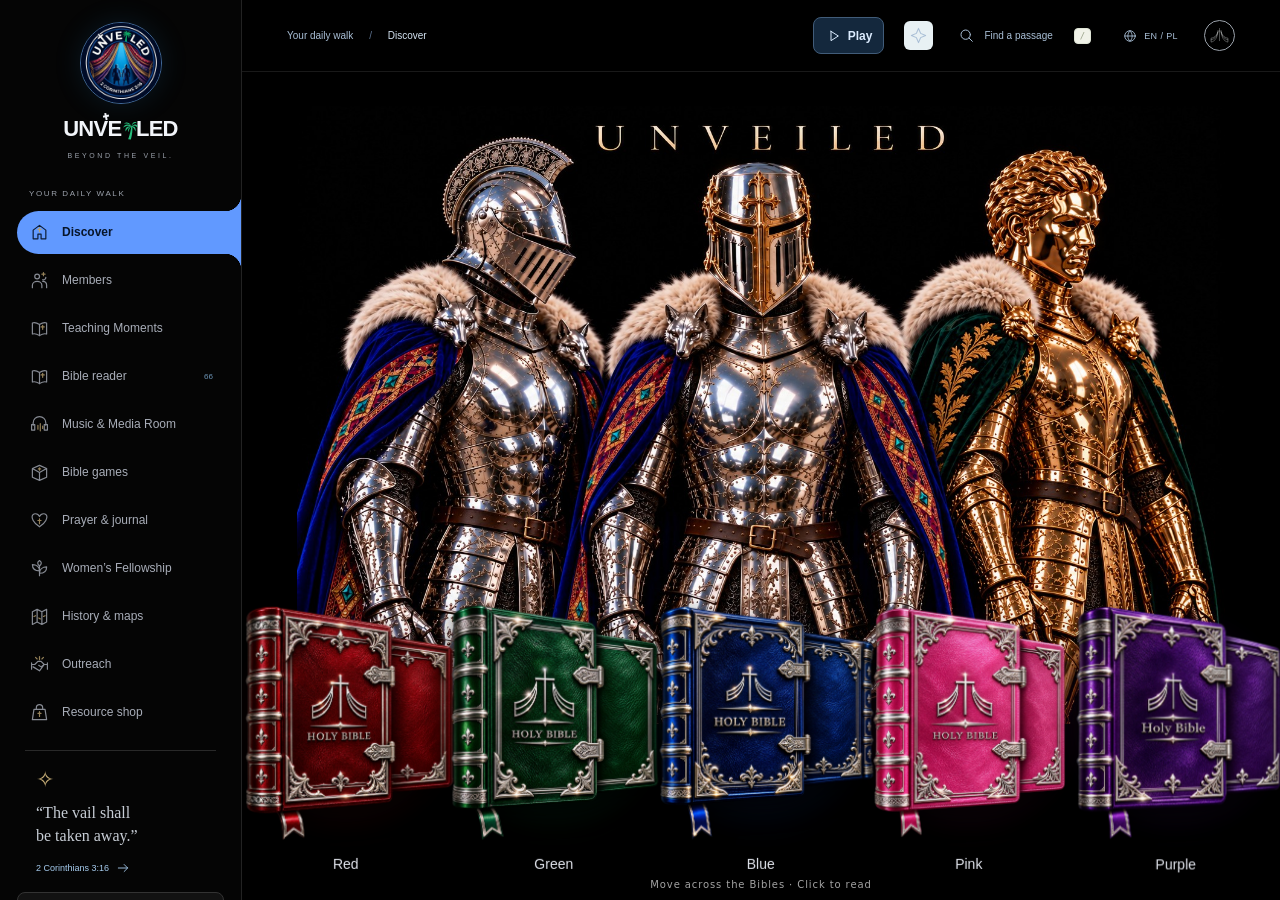
==== index.html @ cf3f8245 "Add files via upload" ====
<!doctype html><html lang="en" data-appearance="dark"><head><meta charset="utf-8"><meta name="viewport" content="width=device-width,initial-scale=1"><meta name="color-scheme" content="dark"><meta name="theme-color" content="#07111f"><meta name="description" content="Unveiled. Scripture, music, prayer and a faith lived out. Read the Bible, explore its world and grow through play."><title>Unveiled — Beyond the veil. Into the light.</title><link rel="icon" href="assets/unveiled-logo.jpg" type="image/jpeg"><link rel="stylesheet" href="styles.css"><link rel="stylesheet" href="refinement.css?v=unveiled11"><link rel="stylesheet" href="appearance.css?v=unveiled8"><link rel="stylesheet" href="visuals.css?v=unveiled36"><link rel="stylesheet" href="fellowship.css?v=unveiled8"><link rel="stylesheet" href="edition.css?v=unveiled39"><link rel="stylesheet" href="media-room.css?v=unveiled12"><link rel="stylesheet" href="spaces.css?v=unveiled17"><link rel="stylesheet" href="word-study.css?v=unveiled18"><link rel="stylesheet" href="book-upgrade.css?v=unveiled39"><link rel="stylesheet" href="cover-transition.css?v=unveiled36"><link rel="preload" as="image" href="assets/veil-blue.jpg"><script type="importmap">{"imports":{"./reader.js?v=unveiled18":"./reader.js?v=unveiled38","./book-reader.mjs?v=unveiled16":"./book-reader.mjs?v=unveiled38","./visuals.js?v=unveiled16":"./visuals.js?v=unveiled39"}}</script><style>
/* Unveiled / Discovery v42: full-bleed hero, five evenly spaced large Bibles, black stage. */
body[data-page="home"] {
  background: #000 !important;
}
body[data-page="home"] .site-frame {
  background: transparent;
}
/* Allow the existing green palm-and-veil animation to continue, without blue beams. */
body[data-page="home"] #ambient-scene,
:root[data-appearance="dark"] body[data-page="home"] #ambient-scene {
  background: #000 !important;
}
body[data-page="home"] .ambient-beam,
body[data-page="home"] .ambient-orbit,
body[data-page="home"] .ambient-dust {
  display: none;
}
body[data-page="home"] .topbar,
:root[data-appearance="dark"] body[data-page="home"] .topbar,
body[data-page="home"] .sidebar {
  background: #000;
  border-color: #191919;
}
body[data-page="home"] .site-footer {
  background: #000;
  border-color: #191919;
}
/* Override all of the legacy content max-width and mobile inset rules. */
body[data-page="home"] #main {
  width: 100%;
  max-width: none;
  padding: 8px 0 64px;
  margin: 0;
  background: transparent;
}
body[data-page="home"] .discover-gallery {
  display: flex;
  flex-direction: column;
  align-items: stretch;
  width: 100%;
  max-width: none;
  margin: 0;
  gap: 0;
}
body[data-page="home"] .discover-knights {
  display: block;
  width: 100%;
  position: relative;
  z-index: 1;
  background: #000;
}
body[data-page="home"] .discover-knights img {
  display: block;
  width: 100%;
  max-width: none;
  max-height: none;
  height: auto;
  object-fit: fill;
}
/* Each button owns precisely one-fifth of the available width. */
body[data-page="home"] .discover-bibles {
  position: relative;
  z-index: 2;
  display: grid;
  grid-template-columns: repeat(5, minmax(0, 1fr));
  justify-items: stretch;
  align-items: start;
  gap: 0;
  width: 100%;
  max-width: 100%;
  padding: 0 0 12px;
  margin: calc(-1 * clamp(70px, 8vw, 122px)) 0 0;
  transform: none;
  overflow: visible;
}
body[data-page="home"] .discover-bible {
  --book-glow: 255,255,255;
  position: relative;
  display: flex;
  flex-direction: column;
  align-items: center;
  justify-content: flex-start;
  width: 100%;
  min-width: 0;
  padding: 0 0 10px;
  gap: 0;
  border: 0;
  border-radius: 0;
  background: transparent;
  box-shadow: none;
  color: #f1f1f3;
  overflow: visible;
  isolation: isolate;
  transition: transform 200ms ease;
}
body[data-page="home"] .discover-bible:nth-child(1) { --book-glow: 245,48,55; }
body[data-page="home"] .discover-bible:nth-child(2) { --book-glow: 22,206,104; }
body[data-page="home"] .discover-bible:nth-child(3) { --book-glow: 39,107,255; }
body[data-page="home"] .discover-bible:nth-child(4) { --book-glow: 255,56,160; }
body[data-page="home"] .discover-bible:nth-child(5) { --book-glow: 156,68,250; }
body[data-page="home"] .discover-bible::before {
  content: "";
  position: absolute;
  z-index: -1;
  pointer-events: none;
  top: 7%;
  left: 50%;
  width: 100%;
  height: 78%;
  transform: translateX(-50%);
  background: radial-gradient(ellipse at center, rgba(var(--book-glow),.45) 0%, rgba(var(--book-glow),.20) 39%, transparent 73%);
  filter: blur(clamp(8px,1.3vw,21px));
}
body[data-page="home"] .discover-bible img {
  display: block;
  position: relative;
  z-index: 1;
  width: 138%;
  max-width: none;
  height: clamp(126px, 16vw, 260px);
  object-fit: contain;
  pointer-events: none;
}
body[data-page="home"] .discover-bible span {
  position: relative;
  z-index: 2;
  display: block;
  margin-top: 3px;
  font-size: clamp(11px, 1.1vw, 15px);
  line-height: 1.4;
  font-weight: 500;
  color: #e2e5ed;
  text-align: center;
}
body[data-page="home"] .discover-bible:hover { transform: translateY(-4px); }
body[data-page="home"] .discover-bible:active { transform: translateY(-1px); }
@media(max-width:700px) {
  body[data-page="home"] #main { padding: 0 0 54px; }
  body[data-page="home"] .discover-bibles {
    margin-top: calc(-1 * clamp(49px, 15vw, 72px));
    padding-bottom: 8px;
  }
  body[data-page="home"] .discover-bible img {
    width: 145%;
    height: clamp(113px, 31vw, 164px);
  }
  body[data-page="home"] .discover-bible::before {
    width: 122%;
    height: 70%;
    top: 10%;
    filter: blur(10px);
  }
  body[data-page="home"] .discover-bible span { font-size: clamp(10px, 2.75vw, 12px); margin-top: 1px; }
}
@media(prefers-reduced-motion: reduce) {
  body[data-page="home"] .discover-bible { transition: none; }
}
</style><script type="module" src="app.js?v=unveiled6pol"></script><script type="module">
// Page-only adjustment: keep the original Unveiled app, assets and other rooms intact.
const editions = [
  ['red','Red'],
  ['green','Green'],
  ['navy','Blue'],
  ['pink','Pink'],
  ['purple','Purple']
];
const main = document.querySelector('#main');
let openSelectedEdition = false;
function isDiscovery() {
  return !location.hash || location.hash === '#home';
}
function renderDiscovery() {
  if (!isDiscovery() || main.querySelector('.discover-gallery')) return;
  main.innerHTML = `<section class="discover-gallery" aria-label="Discover Unveiled">
    <div class="discover-knights">
      <img src="assets/knights-night.png" alt="The three Unveiled knights in silver and gold" fetchpriority="high">
    </div>
    <nav class="discover-bibles" aria-label="Select your Bible colour">
      ${editions.map(([colour,label]) => `<button type="button" class="discover-bible"
        data-book-colour="${colour}" data-route="bible"
        aria-label="Open the ${label} Bible">
          <img src="assets/bible-cover-${colour}.webp" alt="" loading="eager">
          <span>${label}</span>
        </button>`).join('')}
    </nav>
  </section>`;
}
function syncEditionNavigation() {
  if (!openSelectedEdition || location.hash !== '#bible') return;
  const coverButton = main.querySelector('[data-open-book]');
  if (coverButton) {
    openSelectedEdition = false;
    // Keep the existing Bible opening behaviour: go straight to two open pages.
    coverButton.click();
  } else if (main.querySelector('.book-spread, #reader-workspace')) {
    openSelectedEdition = false;
  }
}
document.addEventListener('click', (event) => {
  if (event.target.closest('.discover-bible[data-book-colour]')) {
    openSelectedEdition = true;
  }
}, true);
// The original app registers the colour and route handlers, so retain those.
const observer = new MutationObserver(() => {
  renderDiscovery();
  syncEditionNavigation();
});
observer.observe(main, {childList:true});
renderDiscovery();
</script><style id="unveiled-bible-drawer-css">
/* Unveiled Bible v44 / mobile single leaf, desktop spread, collapsible stained-glass controls. */
body[data-page="bible"],body[data-page="bible"] .site-frame,
body[data-page="bible"] #main{background:#000!important;}
body[data-page="bible"] #ambient-scene,
:root[data-appearance="dark"] body[data-page="bible"] #ambient-scene{
  background:#000!important;
}
body[data-page="bible"] :is(.ambient-beam,.ambient-orbit,.ambient-dust){display:none!important}
body[data-page="bible"] .topbar,
:root[data-appearance="dark"] body[data-page="bible"] .topbar{
  background:#000!important;border-bottom:1px solid #151515!important;
  box-shadow:none!important;
}
body[data-page="bible"] :is(.topbar-playback,.motion-toggle,.avatar-button){
  background:#000!important;color:#f4f4f4!important;border-color:#393939!important;
  box-shadow:none!important;
}
body[data-page="bible"] .avatar-button{
  border:1px solid #d5d7dc!important;border-radius:50%!important;
}
body[data-page="bible"] .topbar .breadcrumb,
body[data-page="bible"] .topbar .breadcrumb strong{color:#f2f4f5!important}
body[data-page="bible"] #main{
  width:100%;max-width:none!important;margin:0!important;
  padding:clamp(12px,2.2vw,28px) clamp(12px,3.6vw,56px) 66px!important;
}
body[data-page="bible"] #main > .page-heading,
body[data-page="bible"] #reader-workspace > .book-heading{display:none!important}
body[data-page="bible"] #reader-workspace{
  --unveiled-glass:color-mix(in srgb,var(--bible-swatch) 16%, transparent);
  width:100%;max-width:1220px!important;margin:0 auto!important;
}
body[data-page="bible"] #reader-workspace .book-luminosity{
  position:relative;isolation:isolate;margin:0 auto!important;
  padding:0!important;width:100%;
}
body[data-page="bible"] #reader-workspace .book-luminosity::before{
  content:"";position:absolute;z-index:-1;pointer-events:none;
  left:7%;right:7%;top:10%;bottom:10%;
  border-radius:45%;background:radial-gradient(ellipse at center,var(--bible-glow) 0%,
  color-mix(in srgb,var(--bible-swatch) 16%,transparent) 32%,transparent 75%);
  filter:blur(clamp(24px,5vw,70px));opacity:.68;
}
body[data-page="bible"] #reader-workspace .book-shell{
  margin:0 auto!important;width:100%;max-width:1160px;
}
body[data-page="bible"] #reader-workspace .book-shell[data-book-view="single"]{
  width:min(100%,560px)!important;max-width:560px!important;
  margin:0 auto!important;
}
body[data-page="bible"] #reader-workspace .book-shell[data-book-view="spread"]{
  width:100%!important;max-width:1160px!important;margin:0 auto!important;
}
body[data-page="bible"] #reader-workspace .reader-gear-row{
  display:flex;align-items:center;justify-content:flex-start;
  padding:0 0 0 clamp(8px,2vw,20px);
  margin:-2px 0 0;min-height:64px;
}
body[data-page="bible"] #reader-workspace:has(.book-shell[data-book-view="single"]) .reader-gear-row{
  justify-content:center;padding:0;
}
body[data-page="bible"] #reader-workspace .reader-gear-button{
  display:grid;place-items:center;width:60px;height:60px;padding:0;
  border:1px solid color-mix(in srgb,var(--bible-swatch) 75%,white 25%);
  border-radius:50%;background:var(--bible-swatch);color:#fff;
  box-shadow:0 0 0 3px #ffffff08,0 0 24px var(--bible-glow),0 6px 20px #0009;
  cursor:pointer;transition:transform .2s ease,box-shadow .2s ease;
}
body[data-page="bible"] #reader-workspace .reader-gear-button:hover{transform:translateY(-2px)}
body[data-page="bible"] #reader-workspace .reader-gear-button:active{transform:scale(.95)}
body[data-page="bible"] #reader-workspace .reader-gear-button svg{width:29px;height:29px;stroke:#fff;stroke-width:1.8}
body[data-page="bible"] #reader-workspace .reader-gear-row[hidden],
body[data-page="bible"] #reader-workspace .reader-glass-panel[hidden]{display:none!important}
body[data-page="bible"] #reader-workspace .reader-glass-panel{
  width:100%;max-width:1120px;margin:10px auto 0;
  display:flex;flex-direction:column;gap:0;
  padding:8px clamp(12px,2.6vw,32px) 15px;
  border-radius:clamp(20px,3vw,35px);
  border:1px solid color-mix(in srgb,var(--bible-swatch) 45%,#c1cad6 12%);
  background:linear-gradient(155deg,color-mix(in srgb,var(--bible-accent) 29%,#0a0b0ec7),#090b0fdb 54%,color-mix(in srgb,var(--bible-leather) 23%,#050506df));
  box-shadow:0 0 30px color-mix(in srgb,var(--bible-swatch) 11%,transparent),
      inset 0 1px #ffffff30,0 18px 48px #0008;
  backdrop-filter:blur(24px) saturate(1.3);
  -webkit-backdrop-filter:blur(24px) saturate(1.3);
  color:#f1f3f7;
  animation:unveiled-panel-open .24s cubic-bezier(.2,.75,.3,1) both;
}
@keyframes unveiled-panel-open{
  from{opacity:.3;transform:translateY(-11px) scale(.985)}
  to{opacity:1;transform:translateY(0) scale(1)}
}
body[data-page="bible"] #reader-workspace .reader-glass-handle{
  display:block;width:58px;height:5px;min-height:5px;
  margin:0 auto 16px;padding:0;border:0;
  border-radius:20px;background:#e4e9f8;box-shadow:0 0 8px #ffffff33;
  cursor:pointer;
}
body[data-page="bible"] #reader-workspace .reader-glass-handle:focus-visible{
  outline:2px solid var(--bible-swatch);outline-offset:7px;
}
body[data-page="bible"] #reader-workspace .reader-glass-primary{
  display:grid;grid-template-columns:32px minmax(100px,1.2fr) minmax(80px,.6fr) minmax(145px,1.15fr);
  align-items:center;gap:clamp(9px,1.8vw,22px);padding-bottom:16px;
  border-bottom:1px solid #ffffff15;
}
body[data-page="bible"] #reader-workspace .reader-glass-book-icon{display:grid;place-items:center;color:#fff}
body[data-page="bible"] #reader-workspace .reader-glass-book-icon svg{width:26px;height:26px;stroke-width:1.8}
body[data-page="bible"] #reader-workspace .reader-glass-primary label{display:flex;align-items:center;min-width:0;position:relative;}
body[data-page="bible"] #reader-workspace .reader-glass-primary label .reader-glass-label{
  position:absolute;width:1px;height:1px;overflow:hidden;clip-path:inset(50%);
}
body[data-page="bible"] #reader-workspace .reader-glass-primary select{
  display:block;width:100%!important;max-width:none!important;min-width:0;
  height:44px!important;padding:7px 22px 7px 12px!important;
  border:1px solid #d7dce244!important;
  border-radius:12px!important;background:#ffffff0a!important;
  box-shadow:inset 0 1px #ffffff07!important;color:#f6f7fc!important;
  font-size:clamp(11px,1.05vw,14px)!important;
}
body[data-page="bible"] #reader-workspace .reader-glass-primary option{background:#17191d;color:#fff}
body[data-page="bible"] #reader-workspace .reader-glass-secondary{
  display:flex;align-items:center;gap:14px;
  min-height:58px;border-bottom:1px solid #ffffff16;
  padding:11px 0;
}
body[data-page="bible"] #reader-workspace .reader-size-bar{
  display:flex;align-items:center;justify-content:flex-start;gap:8px;
  min-height:0;padding:0;margin:0;border:0!important;color:#e7ebf4;
}
body[data-page="bible"] #reader-workspace .reader-size-bar>span{display:none}
body[data-page="bible"] #reader-workspace .reader-size-controls{
  display:flex;align-items:center;gap:clamp(7px,1.1vw,14px);flex-wrap:wrap;
}
body[data-page="bible"] #reader-workspace .reader-size-controls .type-step{
  display:grid;place-items:center;width:46px;height:38px;padding:0;
  color:#fff;border:1px solid #ffffff35;border-radius:11px;
  background:#ffffff12;box-shadow:inset 0 1px #ffffff13;
  font-size:20px;font-weight:500;
}
body[data-page="bible"] #reader-workspace .reader-size-controls output{
  min-width:36px;color:#f4f5fb;font-size:13px;text-align:center;
}
body[data-page="bible"] #reader-workspace .reader-size-controls .reader-word-study{
  display:inline-flex;align-items:center;justify-content:center;
  height:38px;padding:7px 14px;border:1px solid #ffffff29;
  border-radius:11px;background:#ffffff0d;color:#ecf3fc;box-shadow:none;
}
body[data-page="bible"] #reader-workspace .reader-glass-footer{
  display:flex;align-items:center;justify-content:space-between;gap:14px;
  min-height:62px;padding:12px 0 4px;
}
body[data-page="bible"] #reader-workspace .book-colour-choices,
body[data-page="bible"] #reader-workspace .book-view-control{
  display:flex;align-items:center;justify-content:center;flex-wrap:nowrap;
  gap:clamp(7px,1.2vw,14px);margin:0!important;padding:0!important;
}
body[data-page="bible"] #reader-workspace .book-colour-choices>span,
body[data-page="bible"] #reader-workspace .book-view-control>span{display:none!important}
body[data-page="bible"] #reader-workspace .book-colour-choices::before{
  content:'◉';font-size:21px;font-weight:300;color:#eff2fc;margin-right:1px;
}
body[data-page="bible"] #reader-workspace .book-colour-choices button{
  display:grid;place-items:center;width:38px;height:38px;min-height:38px;
  padding:2px!important;border:2px solid transparent!important;
  border-radius:50%!important;background:none!important;box-shadow:none!important;
  font-size:0!important;line-height:0!important;
}
body[data-page="bible"] #reader-workspace .book-colour-choices i{
  display:block;width:27px;height:27px;border-radius:50%;
  background:var(--bible-swatch);box-shadow:0 1px 6px #0006,inset 0 1px #ffffff55;
}
body[data-page="bible"] #reader-workspace .book-colour-choices button[data-book-colour="navy"] i{background:#3e88ff}
body[data-page="bible"] #reader-workspace .book-colour-choices button[data-book-colour="pink"] i{background:#ff5ba6}
body[data-page="bible"] #reader-workspace .book-colour-choices button[data-book-colour="red"] i{background:#ff555e}
body[data-page="bible"] #reader-workspace .book-colour-choices button[data-book-colour="green"] i{background:#42d68e}
body[data-page="bible"] #reader-workspace .book-colour-choices button[data-book-colour="purple"] i{background:#ad6af6}
body[data-page="bible"] #reader-workspace .book-colour-choices button[aria-pressed="true"]{
  border-color:#f3f5fd!important;
  box-shadow:0 0 12px color-mix(in srgb,var(--bible-swatch) 65%,transparent)!important;
}
body[data-page="bible"] #reader-workspace .book-view-control button{
  display:inline-flex;align-items:center;justify-content:center;gap:7px;
  border:1px solid #ffffff3b;border-radius:11px;padding:9px 12px;
  min-height:41px;background:#ffffff06;color:#f3f5fc;
  white-space:nowrap;box-shadow:none;font-size:12px;
}
body[data-page="bible"] #reader-workspace .book-view-control button[aria-pressed="true"]{
  border-color:var(--bible-swatch);background:color-mix(in srgb,var(--bible-accent) 40%,#1118);
  box-shadow:0 0 13px var(--bible-glow),inset 0 0 12px var(--bible-glow);
}
body[data-page="bible"] #reader-workspace .reader-glass-extras{
  display:flex;align-items:center;justify-content:space-between;
  flex-wrap:wrap;gap:8px;border-top:1px solid #ffffff13;padding-top:10px;
}
body[data-page="bible"] #reader-workspace .reader-glass-extras .reader-actions{
  display:flex;align-items:center;gap:8px;
}
body[data-page="bible"] #reader-workspace .reader-glass-extras .reader-actions .icon-button,
body[data-page="bible"] #reader-workspace .reader-glass-extras .return-to-cover,
body[data-page="bible"] #reader-workspace .reader-glass-extras [data-settings],
body[data-page="bible"] #reader-workspace .reader-glass-extras .round-button{
  background:#ffffff0b;border:1px solid #ffffff25;border-radius:9px;
  color:#f0f4fb;min-height:32px;padding:5px 10px;
  box-shadow:none;
}
body[data-page="bible"] #reader-workspace .reader-glass-extras .reader-actions #reader-version{display:none}
body[data-page="bible"] #reader-workspace .reader-glass-extras .reader-actions .icon-button{
  width:37px;height:35px;padding:7px;
}
body[data-page="bible"] #reader-workspace .reader-glass-extras .page-controls{
  display:flex;align-items:center;gap:8px;margin:0!important;
}
body[data-page="bible"] #reader-workspace .reader-glass-extras .page-controls .round-button{
  width:35px;height:35px;min-height:35px;padding:6px;
}
body[data-page="bible"] #reader-workspace .reader-glass-extras #page-status{
  min-width:0;color:#c5c9d4;font-size:11px;
}
body[data-page="bible"] #reader-workspace #selected-tools:has(.reader-tip),
body[data-page="bible"] #reader-workspace .reader-source{display:none}
body[data-page="bible"] #reader-workspace #selected-tools:has(.verse-selection){
  max-width:1120px;margin:13px auto 0;
}
@media(max-width:850px){
  body[data-page="bible"] #main{padding:7px 11px 44px!important}
  body[data-page="bible"] #reader-workspace{max-width:100%!important}
  body[data-page="bible"] #reader-workspace .book-shell[data-book-view="single"]{
    width:min(100%,520px)!important;max-width:520px!important;
    margin:0 auto!important;
  }
  body[data-page="bible"] #reader-workspace .book-shell[data-book-view="spread"]{
    width:100%!important;max-width:760px!important;
  }
  body[data-page="bible"] #reader-workspace .reader-gear-row{
    min-height:56px;padding-left:8px;
  }
  body[data-page="bible"] #reader-workspace .reader-gear-button{
    width:54px;height:54px;
  }
  body[data-page="bible"] #reader-workspace .reader-gear-button svg{width:27px;height:27px}
  body[data-page="bible"] #reader-workspace .reader-glass-panel{
    border-radius:23px;margin-top:9px;padding:9px 11px 13px;
  }
  body[data-page="bible"] #reader-workspace .reader-glass-handle{margin-bottom:13px}
  body[data-page="bible"] #reader-workspace .reader-glass-primary{
    grid-template-columns:21px minmax(0,1.15fr) minmax(66px,.65fr) minmax(0,1.1fr);
    gap:6px;padding-bottom:12px;
  }
  body[data-page="bible"] #reader-workspace .reader-glass-book-icon svg{width:20px;height:20px}
  body[data-page="bible"] #reader-workspace .reader-glass-primary select{
    height:37px!important;border-radius:10px!important;
    padding:4px 16px 4px 7px!important;font-size:11px!important;
  }
  body[data-page="bible"] #reader-workspace .reader-glass-footer{
    flex-wrap:nowrap;justify-content:space-between;gap:4px;padding:11px 0 9px;
  }
  body[data-page="bible"] #reader-workspace .reader-glass-footer .book-colour-choices{
    gap:2px;
  }
  body[data-page="bible"] #reader-workspace .book-colour-choices::before{
    font-size:16px;margin-right:1px;
  }
  body[data-page="bible"] #reader-workspace .book-colour-choices button{
    width:29px;height:29px;min-height:29px;padding:1px!important;
  }
  body[data-page="bible"] #reader-workspace .book-colour-choices i{
    width:20px;height:20px;
  }
  body[data-page="bible"] #reader-workspace .book-view-control{gap:3px}
  body[data-page="bible"] #reader-workspace .book-view-control button{
    min-height:34px;padding:5px 5px;font-size:10px;gap:3px;
  }
  body[data-page="bible"] #reader-workspace .book-view-control .view-icon{font-size:12px}
  body[data-page="bible"] #reader-workspace .reader-glass-extras{justify-content:center}
  body[data-page="bible"] #reader-workspace .reader-glass-extras .page-controls{flex:1;justify-content:center}
  body[data-page="bible"] #reader-workspace .reader-size-controls{justify-content:center}
}
@media(max-width:350px){
  body[data-page="bible"] #reader-workspace .reader-glass-footer{
    flex-wrap:wrap;justify-content:center;gap:8px;
  }
}
@media(min-width:851px){
  body[data-page="bible"] #reader-workspace .reader-glass-panel{max-width:1120px}
}
@media(prefers-reduced-motion:reduce){
  body[data-page="bible"] #reader-workspace .reader-glass-panel{animation:none}
  body[data-page="bible"] #reader-workspace .reader-gear-button{transition:none}
}
</style><script type="module" id="unveiled-bible-drawer-js">
// Unveiled reader drawer — rearranges existing controls, no change to Scripture or pagination logic.
const bibleMain = document.querySelector('#main');
const bibleDialog = document.querySelector('#site-dialog');
const mobileBible = matchMedia('(max-width:700px)');
// Explicit type scale: desktop 2-page 8px / 1-page 11px;
// mobile 2-page 5px / 1-page 8px.
const bibleTextForView = view => view==='single'
  ? (mobileBible.matches ? 8 : 11)
  : (mobileBible.matches ? 5 : 8);
let previousBibleRoute = null;
let initialModeSet = false;
let manuallyViewingCover = false;
let processingBibleLayout = false;
let queuedBibleLayout = false;
let panelExpanded = false;
const gearSvg = `<svg viewBox="0 0 24 24" fill="none" stroke="currentColor" stroke-linecap="round" stroke-linejoin="round" aria-hidden="true"><path d="M9.9 3.1a2.2 2.2 0 0 1 4.2 0l.3 1.3c.6.2 1.2.5 1.7.9l1.3-.4a2.2 2.2 0 0 1 2.8 2.8l-.4 1.3c.4.5.7 1.1.9 1.7l1.3.3a2.2 2.2 0 0 1 0 4.2l-1.3.3c-.2.6-.5 1.2-.9 1.7l.4 1.3a2.2 2.2 0 0 1-2.8 2.8l-1.3-.4c-.5.4-1.1.7-1.7.9l-.3 1.3a2.2 2.2 0 0 1-4.2 0l-.3-1.3c-.6-.2-1.2-.5-1.7-.9l-1.3.4a2.2 2.2 0 0 1-2.8-2.8l.4-1.3c-.4-.5-.7-1.1-.9-1.7l-1.3-.3a2.2 2.2 0 0 1 0-4.2l1.3-.3c.2-.6.5-1.2.9-1.7l-.4-1.3a2.2 2.2 0 0 1 2.8-2.8l1.3.4c.5-.4 1.1-.7 1.7-.9z"/><circle cx="12" cy="12" r="3.2"/></svg>`;
const bookSvg = `<svg viewBox="0 0 24 24" fill="none" stroke="currentColor" stroke-width="1.8" stroke-linecap="round" stroke-linejoin="round" aria-hidden="true"><path d="M12 5v15M3 4.5c4-1 7-.3 9 1.2 2-1.5 5-2.2 9-1.2v14.6c-4-1-7-.3-9 1.2-2-1.5-5-2.2-9-1.2z"/></svg>`;

function setExpanded(expanded) {
  panelExpanded=Boolean(expanded);
  const host=bibleMain.querySelector('#reader-workspace');
  if(!host)return;
  const trigger=host.querySelector('.reader-gear-button');
  const triggerRow=host.querySelector('.reader-gear-row');
  const panel=host.querySelector('.reader-glass-panel');
  if(!trigger||!panel)return;
  trigger.setAttribute('aria-expanded',String(panelExpanded));
  triggerRow.hidden=panelExpanded;
  panel.hidden=!panelExpanded;
}

function arrangeBibleControls(host) {
  if(!host||host.dataset.bibleDrawerReady==='true')return;
  const toolbar=host.querySelector('.reader-toolbar');
  const books=toolbar?.querySelector('.passage-select');
  const actions=toolbar?.querySelector('.reader-actions');
  const bookLabel=books?.querySelector('label:first-child');
  const chapterLabel=books?.querySelector('label:nth-child(2)');
  const translation=actions?.querySelector('#reader-version');
  const sizes=host.querySelector('.reader-size-bar');
  const colours=host.querySelector('.book-colour-choices');
  const modes=host.querySelector('.book-view-control');
  const navigation=host.querySelector('.page-controls');
  const book=host.querySelector('.book-luminosity');
  if(!toolbar||!bookLabel||!chapterLabel||!translation||!sizes||!colours||!modes||!navigation||!book||!actions)return;

  host.dataset.bibleDrawerReady='true';
  const gearRow=document.createElement('div');
  gearRow.className='reader-gear-row';
  gearRow.innerHTML=`<button type="button" class="reader-gear-button" data-bible-panel-toggle aria-expanded="false" aria-controls="reader-glass-panel" aria-label="Open Bible settings">${gearSvg}</button>`;
  book.insertAdjacentElement('afterend',gearRow);

  const panel=document.createElement('section');
  panel.id='reader-glass-panel';
  panel.className='reader-glass-panel';
  panel.hidden=true;
  panel.setAttribute('aria-label','Bible reading controls');
  panel.innerHTML=`<button type="button" class="reader-glass-handle" data-bible-panel-toggle aria-label="Close Bible settings" title="Close Bible settings"></button>
    <div class="reader-glass-primary"><span class="reader-glass-book-icon">${bookSvg}</span></div>
    <div class="reader-glass-secondary"></div>
    <div class="reader-glass-footer"></div>
    <div class="reader-glass-extras"></div>`;
  const primary=panel.querySelector('.reader-glass-primary');
  [bookLabel,chapterLabel].forEach(label=>{
    const textNode=[...label.childNodes].find(node=>node.nodeType===Node.TEXT_NODE&&node.textContent.trim());
    if(textNode){const description=document.createElement('span');description.className='reader-glass-label';description.textContent=textNode.textContent.trim();textNode.replaceWith(description);}
  });
  const shortLabels={kjv:'KJV · King James Version',asv:'ASV · American Standard',bg:'BG · Biblia Gdańska',ubg:'UBG · Uwspółcześniona Biblia Gdańska',nbg:'NBG · Nowa Biblia Gdańska'};
  translation.querySelectorAll('option').forEach(option=>{
    if(shortLabels[option.value])option.textContent=shortLabels[option.value];
  });
  translation.setAttribute('aria-label','Bible translation');
  primary.append(bookLabel,chapterLabel,translation);

  const secondary=panel.querySelector('.reader-glass-secondary');
  const sizeControls=sizes.querySelector('.reader-size-controls');
  const cover=sizeControls?.querySelector('.return-to-cover');
  const advanced=sizeControls?.querySelector('[data-settings]');
  const extra=panel.querySelector('.reader-glass-extras');
  const footer=panel.querySelector('.reader-glass-footer');
  secondary.append(sizes);
  footer.append(colours,modes);
  // All existing action buttons are retained, including search, bookmarks and Cover.
  extra.append(actions);
  if(advanced)extra.append(advanced);
  if(cover)extra.append(cover);
  extra.append(navigation);
  toolbar.remove();
  gearRow.insertAdjacentElement('afterend',panel);
  // Verse actions are contextual: show them immediately below the Bible,
  // before the gear and broader appearance settings. Keep the same node,
  // so the original reader still updates selections and highlights.
  const verseTools=host.querySelector('#selected-tools');
  if(verseTools)book.insertAdjacentElement('afterend',verseTools);
  colours.querySelectorAll('button[data-book-colour]').forEach(button=>{
    const title=button.dataset.bookColour==='navy'?'Blue':button.dataset.bookColour;
    button.setAttribute('aria-label',title[0].toUpperCase()+title.slice(1)+' Bible');
    button.title=title[0].toUpperCase()+title.slice(1)+' Bible';
  });
  setExpanded(panelExpanded);
}

function setReaderFontSize(value) {
  const host=bibleMain.querySelector('#reader-workspace');
  if(!host||bibleDialog?.open)return;
  const current=Number.parseInt(host.querySelector('#reader-size-value')?.textContent||'',10);
  if(!Number.isFinite(current)||current===value)return;
  const settingsButton=host.querySelector('button[data-settings]');
  if(!settingsButton)return;
  settingsButton.click();
  const input=bibleDialog?.querySelector('input[name="size"]');
  if(!input){if(bibleDialog?.open)bibleDialog.close();return;}
  input.value=String(value);
  input.dispatchEvent(new Event('input',{bubbles:true}));
  bibleDialog.close();
}

function restoreDefaultBibleLayout() {
  const host=bibleMain.querySelector('#reader-workspace');
  if(!host)return;
  const mode=mobileBible.matches?'single':'spread';
  const button=host.querySelector(`button[data-book-view="${mode}"]`);
  if(button && button.getAttribute('aria-pressed')!=='true')button.click();
  setReaderFontSize(bibleTextForView(mode));
}

function updateBibleLayout() {
  if(processingBibleLayout)return;
  processingBibleLayout=true;
  try{
    const route=document.body.dataset.page;
    if(route!==previousBibleRoute){
      previousBibleRoute=route;
      initialModeSet=false;manuallyViewingCover=false;panelExpanded=false;
    }
    if(route!=='bible')return;
    const cover=bibleMain.querySelector('.bible-cover-entry button[data-open-book]');
    if(cover&&!manuallyViewingCover&&!cover.disabled){cover.click();return;}
    const host=bibleMain.querySelector('#reader-workspace');
    if(!host)return;
    if(!initialModeSet){initialModeSet=true;restoreDefaultBibleLayout();}
    arrangeBibleControls(bibleMain.querySelector('#reader-workspace'));
  }finally{processingBibleLayout=false;}
}

function queueBibleLayout(){
  if(queuedBibleLayout)return;
  queuedBibleLayout=true;
  queueMicrotask(()=>{queuedBibleLayout=false;updateBibleLayout();});
}

document.addEventListener('click',event=>{
  const toggle=event.target.closest('button[data-bible-panel-toggle]');
  if(toggle){event.preventDefault();setExpanded(!panelExpanded);return;}
  if(event.target.closest('[data-reader-cover]')){
    manuallyViewingCover=true;initialModeSet=false;panelExpanded=false;
  }
  if(event.target.closest('.bible-cover-entry [data-open-book]')){
    manuallyViewingCover=false;initialModeSet=false;
  }
  const view=event.target.closest('#reader-workspace button[data-book-view]');
  if(view){
    const font=bibleTextForView(view.dataset.bookView);
    queueMicrotask(()=>{setReaderFontSize(font);queueBibleLayout();});
  }
},true);

const bibleObserver=new MutationObserver(queueBibleLayout);
bibleObserver.observe(bibleMain,{childList:true,subtree:false});
bibleObserver.observe(document.body,{attributes:true,attributeFilter:['data-page']});
mobileBible.addEventListener('change',()=>{
  if(document.body.dataset.page==='bible'){
    restoreDefaultBibleLayout();queueBibleLayout();
  }
});
queueBibleLayout();
</script><style id="unveiled-entry-fixes-css">
/* Reader entry fixes v45: true top position, fresh verse state, centred colour selector. */
/* Selection never appears while a fresh Bible entry is being resolved. */
body[data-page="bible"]:not([data-verse-entry-ready="true"]) #reader-workspace #selected-tools:has(.verse-selection){
  display:none!important;
}
/* The verse tools are an extension of the selected book's frosted-glass palette. */
body[data-page="bible"] #reader-workspace #selected-tools:has(.verse-selection){
  width:100%; max-width:1120px; margin:12px auto 0;
}
body[data-page="bible"] #reader-workspace .verse-selection{
  display:flex;align-items:center;justify-content:center;flex-wrap:wrap;
  gap:clamp(9px,2vw,18px);width:100%;margin:0!important;
  padding:clamp(13px,2.3vw,23px)!important;
  color:#edf3f8!important;
  border:1px solid color-mix(in srgb,var(--bible-swatch) 51%,#c7d0da 12%)!important;
  border-radius:clamp(16px,3vw,30px)!important;
  background:linear-gradient(145deg,
    color-mix(in srgb,var(--bible-accent) 30%,#080b0de6),
    #08090cdb 65%,color-mix(in srgb,var(--bible-leather) 20%,#050608e8))!important;
  box-shadow:inset 0 1px #ffffff21,0 14px 36px #0008,
    0 0 22px color-mix(in srgb,var(--bible-swatch) 11%,transparent)!important;
  backdrop-filter:blur(22px) saturate(1.25);
  -webkit-backdrop-filter:blur(22px) saturate(1.25);
}
body[data-page="bible"] #reader-workspace .verse-selection>span{
  color:#f0f5fa;font-family:Georgia,serif;font-size:clamp(15px,2vw,21px);
}
body[data-page="bible"] #reader-workspace .verse-selection :is(.small-button,.icon-button){
  color:#eaf0f5!important;background:#ffffff0a!important;
  border:1px solid #ffffff32!important;border-radius:11px!important;
  box-shadow:none!important;min-height:36px;
}
body[data-page="bible"] #reader-workspace .verse-selection .highlight-colours{
  display:flex;align-items:center;justify-content:center;gap:9px;
}
body[data-page="bible"] #reader-workspace .verse-selection .colour-dot{
  display:grid;place-items:center;flex:0 0 30px;width:30px;height:30px;
  border:2px solid #f0f5f7a8!important;border-radius:50%!important;
  box-shadow:0 1px 5px #0006!important;
}
body[data-page="bible"] #reader-workspace .verse-selection .colour-dot.clear{
  color:#313b41;background:#f1f3e8!important;
}
/* The selected swatch's outline is an actual centred circle, not a shifted border. */
body[data-page="bible"] #reader-workspace .book-colour-choices button{
  position:relative!important;display:grid!important;place-items:center!important;
  flex-shrink:0;padding:0!important;border:0!important;
  border-radius:50%!important;line-height:0!important;
}
body[data-page="bible"] #reader-workspace .book-colour-choices button i{
  display:block!important;position:absolute!important;
  top:50%!important;left:50%!important;
  margin:0!important;border-radius:50%!important;
  transform:translate(-50%,-50%)!important;
}
body[data-page="bible"] #reader-workspace .book-colour-choices button[aria-pressed="true"]{
  border:0!important;box-shadow:none!important;
}
body[data-page="bible"] #reader-workspace .book-colour-choices button[aria-pressed="true"]::after{
  content:"";position:absolute;inset:0;
  border-radius:50%;border:2px solid #f4f7fa;
  box-sizing:border-box;pointer-events:none;
  box-shadow:0 0 10px color-mix(in srgb,var(--bible-swatch) 65%,transparent);
}
@media(max-width:700px){
  body[data-page="bible"] #reader-workspace .verse-selection{gap:12px;padding:15px 10px!important}
  body[data-page="bible"] #reader-workspace .verse-selection :is(.small-button,.icon-button){font-size:11px}
  body[data-page="bible"] #reader-workspace .verse-selection .highlight-colours{gap:7px}
}
</style>
<script type="module" id="unveiled-bible-entry-v45">
// Scroll restoration must not resume midway through Discovery or an open book.
// This runs only at a route entrance and after the initial async reader render.
if ('scrollRestoration' in history) history.scrollRestoration='manual';
const pageMain=document.querySelector('#main');
let activeRoute=document.body.dataset.page||null;
let entryIsPending=false;
let entryReaderSeen=false;
let entrySelectionCleared=false;
let scrollInterrupted=false;
let scrollJobs=[];
let scrollCycle=0;

function entryAtTop(){
  if(scrollInterrupted)return;
  window.scrollTo(0,0);
  if(document.scrollingElement)document.scrollingElement.scrollTop=0;
}
function cancelTopJobs(){
  scrollJobs.forEach(clearTimeout);scrollJobs=[];
}
function ensureEntryAtTop(){
  const route=document.body.dataset.page||activeRoute;
  if(route!=='home'&&route!=='bible')return;
  cancelTopJobs();
  if(scrollInterrupted)return;
  const cycle=++scrollCycle;
  entryAtTop();
  requestAnimationFrame(()=>{if(cycle===scrollCycle)entryAtTop()});
  for(const delay of [45,140,330,650]){
    scrollJobs.push(setTimeout(()=>{if(cycle===scrollCycle)entryAtTop()},delay));
  }
}
function onReaderArrival(){
  const host=pageMain.querySelector('#reader-workspace');
  if(!host || document.body.dataset.page!=='bible')return;
  if(!entryReaderSeen){
    entryReaderSeen=true;
    // The legacy cover transition scrolls the spread into the viewport;
    // undo that once the real open book is mounted.
    ensureEntryAtTop();
  }
  if(entrySelectionCleared)return;
  const selection=host.querySelector('#selected-tools .verse-selection');
  if(selection){
    const deselect=selection.querySelector('button[data-deselect]');
    entrySelectionCleared=true;
    deselect?.click(); // The reader's own action clears its internal selected verse.
  }else if(host.querySelector('#selected-tools')){
    entrySelectionCleared=true;
  }else return;
  document.body.dataset.verseEntryReady='true';
}
function onRouteArrival(){
  const route=document.body.dataset.page||null;
  if(route!==activeRoute){
    activeRoute=route;
    entryReaderSeen=false;
    entrySelectionCleared=false;
    scrollInterrupted=false;
    delete document.body.dataset.verseEntryReady;
    if(route==='bible'||route==='home')ensureEntryAtTop();
    else cancelTopJobs();
  }
  if(route==='bible')onReaderArrival();
}
// Stop automatic scroll protection as soon as someone starts interacting.
for(const name of ['touchstart','wheel','pointerdown','keydown']){
  document.addEventListener(name,()=>{scrollInterrupted=true;cancelTopJobs()}, {capture:true,passive:true});
}
const entryObserver=new MutationObserver(onRouteArrival);
entryObserver.observe(document.body,{attributes:true,attributeFilter:['data-page']});
entryObserver.observe(pageMain,{childList:true,subtree:true});
window.addEventListener('pageshow',()=>{
  scrollInterrupted=false;
  ensureEntryAtTop();
});
window.addEventListener('hashchange',()=>{
  scrollInterrupted=false;
  ensureEntryAtTop();
});
window.addEventListener('load',()=>ensureEntryAtTop());
// The site can enter with its route already rendered before this module runs.
onRouteArrival();
if(activeRoute==='home'||activeRoute==='bible')ensureEntryAtTop();
</script><style id="unveiled-desktop-v46">
/* Unveiled v46: desktop reader width, breakpoint-aware type, and dark navigation. */
/* Bible room uses a black subsection sidebar; other sections retain their own style. */
body[data-page="bible"] .sidebar,
body[data-page="bible"].nav-open .sidebar {
  background:#000!important;
  border-right:1px solid #202020!important;
  box-shadow:none!important;
}
body[data-page="bible"] .sidebar .nav-item.active {
  background:color-mix(in srgb,var(--bible-swatch) 14%,#090909)!important;
  border-color:color-mix(in srgb,var(--bible-swatch) 22%,#1b1b1b)!important;
  color:#fff!important;
}
/* Discovery is black only within the content area, not the menu and top-bar.
   The white account/emblem disk becomes a black disk with a visible pale mark. */
body[data-page="home"] .topbar .avatar-button,
:root[data-appearance="dark"] body[data-page="home"] .topbar .avatar-button {
  background:#000!important;color:#f6f7f9!important;
  border:1px solid #9ca3ac!important;border-radius:50%!important;
  box-shadow:none!important;
}
body[data-page="home"] .topbar .avatar-button .brand-seal,
body[data-page="home"] .topbar .avatar-button svg {
  color:#f6f7f9!important;
}
/* Contain everything to the actual reading column, not the full desktop viewport. */
body[data-page="bible"] .site-frame,
body[data-page="bible"] #main,
body[data-page="bible"] #reader-workspace,
body[data-page="bible"] #reader-workspace .book-luminosity,
body[data-page="bible"] #reader-workspace .book-shell,
body[data-page="bible"] #reader-workspace .reader-glass-panel {
  box-sizing:border-box!important;min-width:0!important;
}
body[data-page="bible"] #main {
  width:100%!important;max-width:100%!important;
  padding-inline:clamp(12px,2.4vw,40px)!important;
}
body[data-page="bible"] #reader-workspace {
  width:100%!important;max-width:min(100%,1160px)!important;
  min-width:0!important;margin-inline:auto!important;
}
body[data-page="bible"] #reader-workspace .book-luminosity{
  width:100%!important;max-width:100%!important;min-width:0!important;
}
body[data-page="bible"] #reader-workspace .book-shell[data-book-view="spread"] {
  display:block!important;width:100%!important;max-width:100%!important;
  min-width:0!important;margin-inline:auto!important;
}
:root body[data-page="bible"] #reader-workspace .book-shell[data-book-view="spread"] .book-spread {
  width:100%!important;max-width:100%!important;min-width:0!important;
  grid-template-columns:repeat(2,minmax(0,1fr))!important;
}
/* The old 960px crop rule is meant for single pages, never double-page desktop. */
:root body[data-page="bible"] #reader-workspace .book-shell[data-book-view="spread"] .book-artwork>svg,
:root body[data-page="bible"] #reader-workspace .book-shell[data-book-view="spread"] .book-clasp-guard>svg {
  width:100%!important;max-width:100%!important;margin-left:0!important;
}
:root body[data-page="bible"] #reader-workspace .book-shell[data-book-view="spread"] .book-spread>.paper-page[data-leaf="right"] {
  display:flex!important;
}
body[data-page="bible"] #reader-workspace .reader-glass-panel {
  width:100%!important;max-width:100%!important;
  overflow-wrap:anywhere;
}
body[data-page="bible"] #reader-workspace .reader-glass-primary,
body[data-page="bible"] #reader-workspace .reader-glass-footer,
body[data-page="bible"] #reader-workspace .reader-glass-extras {
  min-width:0!important;max-width:100%!important;
}
body[data-page="bible"] #reader-workspace .reader-glass-primary select {
  min-width:0!important;max-width:100%!important;text-overflow:ellipsis;
}
/* Compact desktop / tablet-desktop mode (side menu remains visible). */
@media(min-width:701px) and (max-width:1199px){
  body[data-page="bible"] #main {
    padding-inline:clamp(14px,2vw,24px)!important;
  }
  body[data-page="bible"] #reader-workspace .book-shell[data-book-view="spread"] {
    width:100%!important;
  }
  body[data-page="bible"] #reader-workspace .reader-glass-panel {
    padding-inline:clamp(12px,1.6vw,20px)!important;
  }
  body[data-page="bible"] #reader-workspace .reader-glass-primary {
    grid-template-columns:24px minmax(0,1.2fr) minmax(60px,.56fr) minmax(0,1.3fr)!important;
    gap:8px!important;
  }
  body[data-page="bible"] #reader-workspace .reader-glass-footer {
    flex-wrap:wrap!important;justify-content:center!important;
    gap:10px 18px!important;
  }
  body[data-page="bible"] #reader-workspace .reader-glass-extras {
    justify-content:center!important;gap:8px!important;
  }
  body[data-page="bible"] #reader-workspace .reader-glass-extras .page-controls{
    flex:0 1 auto!important;
  }
}
/* Full desktop gets generous width and coherent spacing. */
@media(min-width:1200px){
  body[data-page="bible"] #reader-workspace {max-width:min(100%,1260px)!important;}
  body[data-page="bible"] #reader-workspace .book-shell[data-book-view="spread"]{
    max-width:1160px!important;
  }
  body[data-page="bible"] #reader-workspace .reader-glass-panel{
    max-width:1160px!important;
  }
}
@media(max-width:700px){
  body[data-page="bible"] #main{padding-inline:10px!important;}
  body[data-page="bible"] #reader-workspace .reader-glass-primary select{
    overflow:hidden;text-overflow:ellipsis;white-space:nowrap;
  }
}
</style>
<style id="unveiled-bible-v47">
/* V47: centred book within the usable reading column, no left-edge bias. */
body[data-page="bible"] #main {
  min-width:0!important;
  margin-left:auto!important;
  margin-right:auto!important;
}
body[data-page="bible"] #reader-workspace {
  display:flex!important;
  flex-direction:column!important;
  align-items:center!important;
  width:100%!important;
  min-width:0!important;
  margin-inline:auto!important;
}
body[data-page="bible"] #reader-workspace > :is(.book-luminosity,.reader-gear-row,.reader-glass-panel,#selected-tools) {
  box-sizing:border-box!important;
  min-width:0!important;
  max-width:100%!important;
  align-self:center!important;
}
body[data-page="bible"] #reader-workspace .book-luminosity {
  display:grid!important;
  grid-template-columns:minmax(0,1fr)!important;
  justify-items:center!important;
  width:100%!important;
  margin-inline:auto!important;
}
body[data-page="bible"] #reader-workspace .book-shell[data-book-view="spread"],
body[data-page="bible"] #reader-workspace .book-shell[data-book-view="single"] {
  position:relative!important;
  left:auto!important;right:auto!important;
  transform:none!important;
  margin-inline:auto!important;
  min-width:0!important;
  justify-self:center!important;
}
body[data-page="bible"] #reader-workspace .book-shell[data-book-view="spread"] {
  width:min(100%,1120px)!important;
  max-width:100%!important;
}
body[data-page="bible"] #reader-workspace .book-shell[data-book-view="single"] {
  width:min(100%,620px)!important;
  max-width:100%!important;
}
/* Below the book, the interactive verse action has priority over settings. */
body[data-page="bible"] #reader-workspace #selected-tools:has(.verse-selection){
  display:block!important;
  order:0;
  width:min(100%,1120px)!important;
  max-width:100%!important;
  margin:10px auto 12px!important;
}
body[data-page="bible"] #reader-workspace .reader-glass-panel{
  order:1;
  width:min(100%,1120px)!important;
  max-width:100%!important;
  margin-inline:auto!important;
}
body[data-page="bible"] #reader-workspace .reader-gear-row{
  order:1;
  width:min(100%,1120px)!important;
  max-width:100%!important;
  margin-inline:auto!important;
}
/* Keep the running tip and source hidden (the original design did so). */
body[data-page="bible"] #reader-workspace #selected-tools:not(:has(.verse-selection)) {display:none!important;}
@media(min-width:701px) {
  body[data-page="bible"] #reader-workspace .book-shell[data-book-view="spread"] {
    width:min(100%,1120px)!important;
  }
  body[data-page="bible"] #reader-workspace .book-shell[data-book-view="single"] {
    width:min(100%,620px)!important;
  }
  body[data-page="bible"] #reader-workspace .reader-glass-panel{
    margin-left:auto!important;margin-right:auto!important;
  }
  /* Desktop-site browser scaling must not crop the left half of the book. */
  body[data-page="bible"] #reader-workspace .book-shell[data-book-view="spread"] :is(.book-artwork,.book-clasp-guard)>svg {
    display:block!important;
    width:100%!important;
    max-width:100%!important;
    margin-left:0!important;
  }
}
@media(max-width:700px){
  body[data-page="bible"] #reader-workspace .book-shell[data-book-view="spread"]{width:100%!important;}
  body[data-page="bible"] #reader-workspace .book-shell[data-book-view="single"]{width:min(100%,520px)!important;}
  body[data-page="bible"] #reader-workspace #selected-tools:has(.verse-selection){margin-block:8px 11px!important;}
}
</style>
<style id="unveiled-bible-v48">
/* Unveiled v48 — precise, minimal book navigation and running headings. */
body[data-page="bible"] #reader-workspace .reader-glass-extras > [data-settings],
body[data-page="bible"] #reader-workspace .reader-glass-extras > .return-to-cover,
body[data-page="bible"] #reader-workspace .reader-glass-extras .page-controls,
body[data-page="bible"] #reader-workspace .reader-glass-extras .reader-actions [data-settings] {
  display:none!important;
}
body[data-page="bible"] #reader-workspace .reader-glass-extras{
  justify-content:flex-end!important;
  min-height:42px;
  padding-top:10px;
}
body[data-page="bible"] #reader-workspace .reader-gear-row{
  display:flex!important;
  align-items:center!important;
  justify-content:flex-start!important;
  flex-wrap:nowrap!important;
  gap:clamp(6px,1.2vw,12px)!important;
  min-height:58px;
  padding-left:clamp(10px,1.8vw,22px)!important;
}
body[data-page="bible"] #reader-workspace .reader-gear-row[hidden]{display:none!important;}
body[data-page="bible"] #reader-workspace:has(.book-shell[data-book-view="single"]) .reader-gear-row{
  justify-content:center!important;
  padding-inline:0!important;
}
body[data-page="bible"] #reader-workspace .reader-quick-turn{
  width:42px;
  height:42px;
  min-width:42px;
  display:grid;
  place-items:center;
  padding:0;
  border:1px solid color-mix(in srgb,var(--bible-swatch) 65%,#a3a8b4 20%);
  border-radius:50%;
  background:linear-gradient(140deg,color-mix(in srgb,var(--bible-accent) 28%,#080a13),#070b13);
  color:#f7fbff;
  box-shadow:0 0 11px color-mix(in srgb,var(--bible-swatch) 19%,transparent);
  -webkit-tap-highlight-color:transparent;
  touch-action:manipulation;
}
body[data-page="bible"] #reader-workspace .reader-quick-turn svg{
  width:19px;height:19px;fill:none;stroke:currentColor;stroke-width:2;
  stroke-linecap:round;stroke-linejoin:round;
}
body[data-page="bible"] #reader-workspace .reader-quick-turn:disabled{
  opacity:.32;cursor:default;box-shadow:none;
}
body[data-page="bible"] #reader-workspace .reader-quick-turn:not(:disabled):active{
  transform:scale(.93);
}
body[data-page="bible"] #reader-workspace .reader-gear-row .reader-gear-button{
  flex:none;width:54px;height:54px;
}
body[data-page="bible"] #reader-workspace .book-page-content .paper-running{
  display:flex!important;justify-content:space-between!important;
  align-items:center!important;gap:5px!important;
}
body[data-page="bible"] #reader-workspace .book-page-content .paper-running .reader-running-chapter{
  flex:0 1 auto;min-width:0;text-align:center;white-space:nowrap;
  font:700 clamp(6px,.72vw,10px)/1.1 system-ui,sans-serif;
  letter-spacing:.06em;color:var(--book-ink,#f5f4f2)!important;
}
body[data-page="bible"] #reader-workspace .book-page-content .paper-running>span:first-child,
body[data-page="bible"] #reader-workspace .book-page-content .paper-running>span:last-child{
  flex:0 1 auto;
}
@media(max-width:700px){
  body[data-page="bible"] #reader-workspace .reader-quick-turn{
    width:40px;height:40px;min-width:40px;
  }
  body[data-page="bible"] #reader-workspace .reader-gear-row .reader-gear-button{
    width:50px;height:50px;
  }
  body[data-page="bible"] #reader-workspace .book-page-content .paper-running .reader-running-chapter{
    font-size:clamp(5px,1.25vw,8px);letter-spacing:.02em;
  }
}
@media(prefers-reduced-motion:reduce){
  body[data-page="bible"] #reader-workspace .reader-quick-turn{transition:none;}
}

</style>
<style id="unveiled-v49-folder-styles">/* v49 — headings and folder-based notes; the photographed page texture stays intact. */
body[data-page="bible"] #reader-workspace .page-number,
body[data-page="bible"] #reader-workspace #page-status,
body[data-page="bible"] #reader-workspace .book-turn-scene .page-number,
body[data-page="bible"] #reader-workspace .book-measure .page-number {
  display:none!important;
}
body[data-page="bible"] #reader-workspace .book-page-content .paper-running .reader-running-chapter {
  font-weight:700;
}
/* Preserve the large original chapter heading on the first page of the chapter;
   show the running reminder only on subsequent pages. */
body[data-page="bible"] #reader-workspace .paper-page:has(.chapter-heading) .reader-running-chapter {display:none!important;}
#site-dialog[data-variant="unveiled-folders"] {
  background:linear-gradient(145deg,color-mix(in srgb,var(--bible-accent,#224f91) 30%,#080d15),#080c11 63%);
  color:#eef4fa;
  border:1px solid color-mix(in srgb,var(--bible-swatch,#6199ff) 54%,#424951);
  border-radius:22px;
  box-shadow:0 0 45px color-mix(in srgb,var(--bible-swatch,#6199ff) 14%,transparent),0 25px 90px #000a;
  backdrop-filter:blur(22px);
  -webkit-backdrop-filter:blur(22px);
  max-width:720px;
  padding:0 22px 24px;
}
#site-dialog[data-variant="unveiled-folders"] .dialog-bar {
  background:transparent;
  border-bottom:1px solid #ffffff22;
  margin-bottom:17px;
  padding:19px 0 14px;
}
#site-dialog[data-variant="unveiled-folders"] .dialog-bar h2{font:600 clamp(20px,3vw,27px)/1.3 system-ui,sans-serif;color:#eef4fa;}
#site-dialog[data-variant="unveiled-folders"] .dialog-bar button{color:#fff;background:#ffffff12;border:1px solid #ffffff26;}
.folder-picker,.folder-library{display:grid;gap:14px;}
.folder-picker>p,.folder-hint,.folder-library>p{color:#bfcbd8;font-size:12px;line-height:1.65;}
.folder-choice,
.note-folder-field{display:grid;gap:7px;font-size:12px;color:#dce7f2;}
.folder-choice select,.note-folder-field select,
.folder-creator input,
#site-dialog[data-variant="unveiled-folders"] input {
  min-height:42px;width:100%;border-radius:11px;background:#ffffff0e;
  border:1px solid #ffffff35;color:#eff8ff;padding:10px 12px;
}
.folder-choice option,.note-folder-field option {background:#152132;color:#f5f9ff;}
.folder-creator {display:flex;align-items:center;gap:7px;flex-wrap:wrap;}
.folder-creator input{flex:1 1 130px;min-width:0;}
.folder-glass-button{border:1px solid #ffffff38;border-radius:10px;padding:9px 12px;background:#ffffff12;color:#f3f7fc;min-height:40px;font-size:12px;white-space:nowrap;}
.folder-glass-button.primary{border-color:var(--bible-swatch,#6199ff);background:color-mix(in srgb,var(--bible-accent,#244f91) 65%,#0b1725);font-weight:600;}
.folder-actions{display:flex;justify-content:flex-end;gap:8px;align-items:center;flex-wrap:wrap;}
.folder-tools-head{display:flex;justify-content:space-between;align-items:center;flex-wrap:wrap;gap:10px;}
.folder-chips{display:flex;gap:6px;flex-wrap:wrap;}
.folder-chip{border:1px solid #ffffff36;border-radius:999px;padding:7px 11px;background:#ffffff0e;color:#dee8f2;min-height:34px;font-size:12px;}
.folder-chip[aria-pressed="true"]{border-color:var(--bible-swatch,#6199ff);background:color-mix(in srgb,var(--bible-accent,#244f91) 50%,transparent);color:#fff;}
.folder-section{margin-top:13px;display:grid;gap:8px;}
.folder-section>h3{display:flex;align-items:center;gap:8px;margin:0;font:600 14px/1.45 system-ui,sans-serif;color:#edf4fc;}
.folder-section>h3 small{color:#a8c0d3;font-size:11px;font-weight:400;}
.folder-section .saved-verse,
#site-dialog[data-variant="unveiled-folders"] .saved-verse{border:1px solid #ffffff23;border-radius:12px;background:#ffffff08;padding:11px;display:flex;flex-wrap:wrap;align-items:center;gap:8px;}
.folder-section .saved-verse>button[data-passage]{flex:1 1 170px;min-width:0;text-align:left;background:transparent;color:#eef4fa;}
.folder-assignment{flex:0 1 140px;min-width:90px;background:#ffffff11;color:#f0f5fc;border:1px solid #ffffff2e;border-radius:8px;padding:8px;font-size:11px;}
.folder-assignment option{background:#152132;color:white;}
.folder-empty{font-size:12px;color:#a7b7c8;line-height:1.5;margin:5px 0;}
body[data-page="prayer"] .journal-folder-bar{display:grid;gap:9px;margin:0 0 17px;padding:13px;border:1px solid #ffffff2c;border-radius:15px;background:color-mix(in srgb,var(--bible-accent,#244f91) 11%,#07121ed9);backdrop-filter:blur(14px);}
body[data-page="prayer"] .journal-folder-bar strong{font:600 13px system-ui,sans-serif;color:#e7f2fd;}
body[data-page="prayer"] .journal-folder-tools{display:flex;align-items:center;justify-content:space-between;gap:8px;flex-wrap:wrap;}
body[data-page="prayer"] .journal-entry{border:1px solid #ffffff30;border-radius:15px;background:linear-gradient(140deg,#182c3bb5,#091523ce);backdrop-filter:blur(13px);color:#eef4fb;}
body[data-page="prayer"] .journal-entry .entry-actions{gap:10px;flex-wrap:wrap;}
body[data-page="prayer"] .note-folder-badge {display:inline-flex;font:600 11px system-ui,sans-serif;padding:4px 8px;color:#cfe5fa;border:1px solid #ffffff30;border-radius:999px;margin-left:7px;}
body[data-page="prayer"] .journal-entry .assign-note-folder{margin-left:auto;background:transparent;color:#bcdaf5;font-size:11px;border:1px solid #ffffff40;padding:5px 8px;border-radius:8px;}
#site-dialog:has(.entry-form) .note-folder-field{color:#dbe6f2;}
#site-dialog .entry-form .note-folder-inline {display:flex;gap:8px;align-items:center;}
#site-dialog .entry-form .note-folder-inline select{flex:1;min-width:0;}
#site-dialog .entry-form .note-folder-add {padding:9px;font-size:12px;min-height:40px;border-radius:9px;color:#eff5fb;background:#203b4f;border:1px solid #ffffff38;}
@media(max-width:600px){
 #site-dialog[data-variant="unveiled-folders"]{width:calc(100% - 24px);padding-inline:13px;border-radius:16px;}
 .folder-section .saved-verse>button[data-passage]{flex-basis:100%;}
 .folder-assignment{flex:1 1 130px;}
}

/* Journal editing uses the same frosted panel language as the Bible. */
#site-dialog:has(.entry-form):not([data-variant="media-player"]){
  background:linear-gradient(148deg,color-mix(in srgb,var(--bible-accent,#244f91) 22%,#07101c),#09121d 70%)!important;
  color:#e8f1f9!important;
  border:1px solid color-mix(in srgb,var(--bible-swatch,#6199ff) 35%,#33475a)!important;
  border-radius:22px!important;
  box-shadow:0 18px 70px #0008,inset 0 1px #ffffff13!important;
  backdrop-filter:blur(19px);
}
#site-dialog:has(.entry-form) .dialog-bar{background:transparent!important;border-color:#ffffff24!important;}
#site-dialog:has(.entry-form) .dialog-bar h2{color:#f4f8fc!important;}
#site-dialog:has(.entry-form) .entry-form label{color:#deedf8;}
#site-dialog:has(.entry-form) .entry-form :is(input,select,textarea){background:#ffffff10;border:1px solid #ffffff32;border-radius:10px;color:#eff7fb;}
#site-dialog:has(.entry-form) .entry-form select option{background:#142536;color:#f5f9ff;}
</style><script type="module" id="unveiled-v49-reader-notes">// Unveiled v49: clean folios, contextual chapter reminders, and private folder organization.
// Reader pagination and device-account bookmark saving still use the original app.
(() => {
  const main=document.querySelector('#main');
  const dialog=document.querySelector('#site-dialog');
  const dialogBody=document.querySelector('#dialog-content');
  const dialogHeading=document.querySelector('#dialog-heading');
  if(!main||!dialog||!dialogBody)return;
  const esc=value=>String(value??'').replace(/[&<>"']/g,c=>({'&':'&amp;','<':'&lt;','>':'&gt;','"':'&quot;',"'":'&#39;'}[c]));
  const storageKey='unveiled.v49.folder-library';
  const blank=()=>({folders:[],verses:{},notes:{}});
  let library;
  try{
    const obj=JSON.parse(localStorage.getItem(storageKey)||'null');
    library=obj&&Array.isArray(obj.folders)&&obj.verses&&obj.notes?obj:blank();
  }catch{library=blank();}
  function persist(){try{localStorage.setItem(storageKey,JSON.stringify(library));return true;}catch{return false;}}
  const folders=()=>library.folders;
  const folderName=id=>folders().find(f=>f.id===id)?.name||'Unfiled';
  const folderOptions=(selected='',includeAll=false)=>`${includeAll?'<option value="all">All folders</option>':''}<option value="">Unfiled</option>${folders().map(f=>`<option value="${esc(f.id)}" ${selected===f.id?'selected':''}>${esc(f.name)}</option>`).join('')}`;
  function addFolder(name){
    const trimmed=String(name||'').trim().replace(/\s+/g,' ').slice(0,65);
    if(!trimmed)return null;
    const exists=folders().find(f=>f.name.toLocaleLowerCase()===trimmed.toLocaleLowerCase());
    if(exists)return exists.id;
    if(folders().length>=100)return null;
    const id='f-'+(globalThis.crypto?.randomUUID?.()||Date.now().toString(36)+'-'+Math.random().toString(36).slice(2));
    folders().push({id,name:trimmed});persist();return id;
  }
  const passageKey=(version,book,chapter,verse)=>`${version}:${book}:${chapter}:${verse}`;
  function currentVerse(){
    const host=main.querySelector('#reader-workspace');
    const selected=host?.querySelector('.verse-line.verse-selected[data-verse]');
    if(!selected)return null;
    const book=host.querySelector('#reader-book')?.value;
    const chapter=host.querySelector('#reader-chapter')?.value;
    const version=host.querySelector('#reader-version')?.value;
    return {book,chapter,version,verse:selected.dataset.verse,
      key:passageKey(version,book,chapter,selected.dataset.verse),
      label:`${host.querySelector('#reader-book option:checked')?.textContent||'Bible'} ${chapter}:${selected.dataset.verse}`};
  }
  function setModal(title,html){
    dialog.dataset.variant='unveiled-folders';
    dialogHeading.textContent=title;
    dialogBody.innerHTML=html;
    if(!dialog.open)dialog.showModal();
  }
  function closeModal(){dialog.close();}
  const createForm=(prefill='')=>`<div class="folder-creator"><input type="text" maxlength="65" data-new-folder-input aria-label="New folder name" placeholder="New folder name, e.g. Spirit" value="${esc(prefill)}"><button type="button" class="folder-glass-button" data-create-new-folder>+ Add folder</button></div>`;
  function assignVerseToFolder(ref,button){
    if(!ref)return;
    const selected=library.verses[ref.key]||'';
    setModal('Save verse to a folder',`<div class="folder-picker"><p><strong>${esc(ref.label)}</strong> — choose where to keep this verse. Saved verses remain available in your Bible bookmarks.</p><label class="folder-choice">Folder<select data-choose-folder>${folderOptions(selected)}</select></label>${createForm()}<div class="folder-actions"><button type="button" class="folder-glass-button" data-cancel-folder>Cancel</button><button type="button" class="folder-glass-button primary" data-save-verse-folder>Save verse</button></div></div>`);
    dialogBody.querySelector('[data-create-new-folder]').onclick=()=>{
      const input=dialogBody.querySelector('[data-new-folder-input]');
      const id=addFolder(input.value);
      if(!id){input.focus();return;}
      dialogBody.querySelector('[data-choose-folder]').innerHTML=folderOptions(id);
      input.value='';
    };
    dialogBody.querySelector('[data-cancel-folder]').onclick=closeModal;
    dialogBody.querySelector('[data-save-verse-folder]').onclick=()=>{
      const id=dialogBody.querySelector('[data-choose-folder]').value;
      if(id)library.verses[ref.key]=id;else delete library.verses[ref.key];
      persist();
      closeModal();
      // The existing reader retains responsibility for persisting the actual
      // bookmark, including into a signed-in device account.
      if(button.isConnected){
        button.dataset.folderBypass='true';
        button.click();
        delete button.dataset.folderBypass;
      }
    };
  }
  let shownFolder='all';
  function enhanceSavedVerses(){
    return; // v52 owns the saved-verse folder UI.
    if(!dialog.open||dialogHeading.textContent!=='Your saved verses')return;
    if(dialogBody.querySelector('.folder-library'))return;
    dialogBody.dataset.folderEnhanced='true';
    dialog.dataset.variant='unveiled-folders';
    const list=dialogBody.querySelector('.saved-verses');
    const items=list?[...list.querySelectorAll('.saved-verse')]:[];
    const wrapper=document.createElement('div');wrapper.className='folder-library';
    const header=document.createElement('div');header.className='folder-tools-head';
    header.innerHTML='<p class="folder-hint">Organize your saved verses into topics such as Spirit, Grace, and Faith.</p>';
    const create=document.createElement('div');create.innerHTML=createForm();
    const chips=document.createElement('div');chips.className='folder-chips';
    const grouped=document.createElement('div');
    wrapper.append(header,create,chips,grouped);
    if(list){list.replaceChildren(wrapper);}else dialogBody.prepend(wrapper);
    create.querySelector('[data-create-new-folder]').onclick=()=>{
      const input=create.querySelector('[data-new-folder-input]');
      const id=addFolder(input.value);
      if(id){shownFolder=id;input.value='';refresh();}
      else input.focus();
    };
    function refresh(){
      chips.replaceChildren();grouped.replaceChildren();
      const labels=[{id:'all',name:'All'},{id:'',name:'Unfiled'},...folders()];
      for(const item of labels){
        const chip=document.createElement('button');chip.type='button';chip.className='folder-chip';
        chip.setAttribute('aria-pressed',String(shownFolder===item.id));chip.textContent=item.name;
        chip.onclick=()=>{shownFolder=item.id;refresh();};chips.append(chip);
      }
      const folderIds=shownFolder==='all'?['',...folders().map(f=>f.id)]:[shownFolder];
      for(const id of folderIds){
        const own=items.filter(card=>{
          const passage=card.querySelector('[data-passage]')?.dataset.passage||'';
          const [book,chapter,verse,version]=passage.split(',');
          return (library.verses[passageKey(version,book,chapter,verse)]||'')===id;
        });
        const section=document.createElement('section');section.className='folder-section';
        section.innerHTML=`<h3>${esc(folderName(id))} <small>${own.length} ${own.length===1?'verse':'verses'}</small></h3>`;
        if(!own.length){const empty=document.createElement('p');empty.className='folder-empty';empty.textContent='No verses in this folder yet.';section.append(empty);}
        for(const card of own){
          const passage=card.querySelector('[data-passage]')?.dataset.passage||'';
          const [book,chapter,verse,version]=passage.split(',');
          const key=passageKey(version,book,chapter,verse);
          let selector=card.querySelector('.folder-assignment');
          if(!selector){selector=document.createElement('select');selector.className='folder-assignment';selector.setAttribute('aria-label','Move verse to folder');card.append(selector);}
          selector.innerHTML=folderOptions(library.verses[key]||'');
          selector.onchange=()=>{
            if(selector.value)library.verses[key]=selector.value;else delete library.verses[key];
            persist();refresh();
          };
          section.append(card);
        }
        grouped.append(section);
      }
    }
    refresh();
  }
  let selectedJournalFolder='all';
  let editingNoteId=null;
  let pendingNoteSave=null;
  function enhanceJournalEditor(){
    const form=dialogBody.querySelector('.entry-form');
    if(!form||form.dataset.folderEnhanced==='true'||!form.elements?.type||!form.elements?.title||!form.elements?.text)return;
    form.dataset.folderEnhanced='true';
    const block=document.createElement('label');
    block.className='note-folder-field';block.textContent='Save in folder';
    block.innerHTML=`Save in folder<div class="note-folder-inline"><select name="note-folder" aria-label="Note folder">${folderOptions(library.notes[editingNoteId]||'')}</select><button type="button" class="note-folder-add" data-note-add-folder>+ Folder</button></div>`;
    form.querySelector('label:has(textarea)')?.before(block);
    block.querySelector('[data-note-add-folder]').onclick=()=>{
      const holder=document.createElement('div');holder.innerHTML=createForm();
      block.append(holder);
      holder.querySelector('[data-create-new-folder]').onclick=()=>{
        const input=holder.querySelector('[data-new-folder-input]');
        const id=addFolder(input.value);
        if(!id){input.focus();return;}
        block.querySelector('[name="note-folder"]').innerHTML=folderOptions(id);
        holder.remove();
      };
    };
  }
  function enhanceJournalList(){
    if(document.body.dataset.page!=='prayer')return;
    const list=main.querySelector('.journal-list');
    if(!list)return;
    const signature=selectedJournalFolder+'|'+JSON.stringify(library.notes)+'|'+folders().map(f=>f.id+':'+f.name).join('|');
    if(list.dataset.folderRenderSignature===signature)return;
    list.dataset.folderRenderSignature=signature;
    if(!main.querySelector('.journal-folder-bar')){
      const bar=document.createElement('div');bar.className='journal-folder-bar';
      bar.innerHTML=`<div class="journal-folder-tools"><strong>My note folders</strong><button type="button" class="folder-glass-button" data-add-note-folder>+ New folder</button></div><div class="folder-chips" data-journal-folder-tabs></div><div data-journal-folder-create hidden>${createForm()}</div>`;
      list.before(bar);
      const creator=bar.querySelector('[data-journal-folder-create]');
      bar.querySelector('[data-add-note-folder]').onclick=()=>{creator.hidden=!creator.hidden;creator.querySelector('input')?.focus();};
      creator.querySelector('[data-create-new-folder]').onclick=()=>{
        const input=creator.querySelector('input');const id=addFolder(input.value);
        if(id){selectedJournalFolder=id;creator.hidden=true;input.value='';enhanceJournalList();}else input.focus();
      };
    }
    const bar=main.querySelector('.journal-folder-bar');
    const tabs=bar.querySelector('[data-journal-folder-tabs]');tabs.replaceChildren();
    for(const f of [{id:'all',name:'All notes'},{id:'',name:'Unfiled'},...folders()]){
      const b=document.createElement('button');b.type='button';b.className='folder-chip';b.textContent=f.name;
      b.setAttribute('aria-pressed',String(selectedJournalFolder===f.id));
      b.onclick=()=>{selectedJournalFolder=f.id;enhanceJournalList();};tabs.append(b);
    }
    for(const card of list.querySelectorAll('.journal-entry')){
      const id=card.querySelector('[data-edit-entry]')?.dataset.editEntry||'';
      const existing=card.querySelector('.note-folder-badge');
      const label=folderName(library.notes[id]||'');
      if(existing)existing.textContent=label;
      else{
        const badge=document.createElement('span');badge.className='note-folder-badge';badge.textContent=label;
        card.querySelector('.entry-meta')?.append(badge);
      }
      if(!card.querySelector('[data-assign-note-folder]')){
        const move=document.createElement('button');move.type='button';move.className='assign-note-folder';
        move.dataset.assignNoteFolder=id;move.textContent='Move to folder';
        card.querySelector('.entry-actions')?.append(move);
      }
      card.hidden=selectedJournalFolder!=='all'&&(library.notes[id]||'')!==selectedJournalFolder;
    }
  }
  function chooseNoteFolder(id){
    setModal('Move note to folder',`<div class="folder-picker"><label class="folder-choice">Choose folder<select data-choose-folder>${folderOptions(library.notes[id]||'')}</select></label>${createForm()}<div class="folder-actions"><button type="button" class="folder-glass-button" data-cancel-folder>Cancel</button><button type="button" class="folder-glass-button primary" data-save-note-folder>Save folder</button></div></div>`);
    dialogBody.querySelector('[data-create-new-folder]').onclick=()=>{
      const input=dialogBody.querySelector('[data-new-folder-input]');const folder=addFolder(input.value);
      if(folder){dialogBody.querySelector('[data-choose-folder]').innerHTML=folderOptions(folder);input.value='';}
    };
    dialogBody.querySelector('[data-cancel-folder]').onclick=closeModal;
    dialogBody.querySelector('[data-save-note-folder]').onclick=()=>{
      const folder=dialogBody.querySelector('[data-choose-folder]').value;
      if(folder)library.notes[id]=folder;else delete library.notes[id];
      persist();closeModal();enhanceJournalList();
    };
  }
  function applyNoteSave(){
    if(!pendingNoteSave)return;
    const p=pendingNoteSave;
    const after=[...main.querySelectorAll('[data-edit-entry]')].map(el=>el.dataset.editEntry);
    const id=p.id||after.find(x=>!p.before.includes(x));
    if(!id)return;
    if(p.folder)library.notes[id]=p.folder;else delete library.notes[id];
    persist();pendingNoteSave=null;enhanceJournalList();
  }
  // A single authoritative set of functional page-turn arrows beside the gear.
  const chevron=dir=>`<svg viewBox="0 0 24 24" aria-hidden="true"><path d="${dir<0?'M15 5 8 12l7 7':'M9 5l7 7-7 7'}"/></svg>`;
  function patchReader(){
    if(document.body.dataset.page!=='bible')return;
    const host=main.querySelector('#reader-workspace');if(!host)return;
    const gearRow=host.querySelector('.reader-gear-row');
    const original=host.querySelector('.reader-glass-panel .page-controls');
    if(gearRow&&original&&!gearRow.querySelector('[data-quick-page]')){
      const gear=gearRow.querySelector('.reader-gear-button');
      if(gear){
        const prev=document.createElement('button'),next=document.createElement('button');
        for(const [button,dir,label] of [[prev,-1,'Previous Bible page'],[next,1,'Next Bible page']]){
          button.type='button';button.className='reader-quick-turn';button.dataset.turn=String(dir);
          button.dataset.quickPage=dir<0?'previous':'next';button.setAttribute('aria-label',label);
          button.innerHTML=chevron(dir);
        }
        gear.before(prev);gear.after(next);
      }
    }
    if(gearRow&&original)for(const dir of [-1,1]){
      const native=original.querySelector(`button[data-turn="${dir}"]`);
      const quick=gearRow.querySelector(`button[data-quick-page][data-turn="${dir}"]`);
      if(native&&quick&&quick.disabled!==native.disabled)quick.disabled=native.disabled;
    }
    const chapter=Number(host.querySelector('#reader-chapter')?.value)||1;
    for(const page of host.querySelectorAll('.book-spread > .paper-page')){
      const running=page.querySelector('.book-page-content .paper-running');
      if(!running)continue;
      const originalTitle=page.querySelector('.chapter-heading');
      const existing=running.querySelector('.reader-running-chapter');
      if(originalTitle){existing?.remove();continue;}
      if(!existing){
        const marker=document.createElement('span');marker.className='reader-running-chapter';
        marker.textContent=`CHAPTER ${chapter}`;running.insertBefore(marker,running.lastElementChild);
      }else if(existing.textContent!==`CHAPTER ${chapter}`)existing.textContent=`CHAPTER ${chapter}`;
    }
  }
  let queued=false;
  function queue(){if(queued)return;queued=true;requestAnimationFrame(()=>{queued=false;patchReader();enhanceSavedVerses();enhanceJournalEditor();enhanceJournalList();applyNoteSave();});}
  const observer=new MutationObserver(records=>{
    if(records.some(r=>r.type==='childList' && [...r.addedNodes,...r.removedNodes].some(n=>n.nodeType===1&&!n.classList?.contains('reader-running-chapter')))||records.some(r=>r.type==='attributes'&&r.attributeName==='disabled'))queue();
  });
  observer.observe(main,{childList:true,subtree:true,attributes:true,attributeFilter:['disabled']});
  observer.observe(dialogBody,{childList:true,subtree:false});
  observer.observe(document.body,{attributes:true,attributeFilter:['data-page']});
  // Reset marker when the dialog is reused for a different feature.
  dialog.addEventListener('close',()=>{delete dialogBody.dataset.folderEnhanced;if(dialog.dataset.variant==='unveiled-folders')dialog.dataset.variant='';});
  document.addEventListener('click',event=>{
    const btn=event.target.closest('#reader-workspace button[data-bookmark]');
    if(false&&btn&&!btn.dataset.folderBypass){ // v52 owns verse saves
      const ref=currentVerse();
      if(ref){event.preventDefault();event.stopImmediatePropagation();assignVerseToFolder(ref,btn);return;}
    }
    const edit=event.target.closest('[data-edit-entry]');
    if(edit)editingNoteId=edit.dataset.editEntry;
    else if(event.target.closest('[data-new-entry], [data-prompt]'))editingNoteId=null;
    const move=event.target.closest('[data-assign-note-folder]');
    if(move){event.preventDefault();chooseNoteFolder(move.dataset.assignNoteFolder);}
    if(event.target.closest('#reader-workspace button[data-turn],#reader-workspace button[data-font-step],#reader-workspace button[data-book-view]'))queue();
  },true);
  document.addEventListener('submit',event=>{
    const form=event.target;
    if(document.body.dataset.page!=='prayer'||!form.matches?.('.entry-form')||!form.elements?.type||!form.elements?.text)return;
    pendingNoteSave={id:editingNoteId,folder:form.querySelector('[name="note-folder"]')?.value||'',before:[...main.querySelectorAll('[data-edit-entry]')].map(x=>x.dataset.editEntry)};
    queueMicrotask(()=>{applyNoteSave();queue();});
  },true);
  document.addEventListener('change',event=>{
    if(event.target.closest('#reader-workspace select'))queue();
  });
  queue();
})();
</script><style id="unveiled-sidebar-v50">
/* Unveiled v50 — shaped subsection navigation inspired by the supplied dashboard.
   Sidebar remains black; the active capsule uses the user's last Bible colour. */
:root {
  --unveiled-nav-accent:#6199ff;
  --unveiled-nav-ink:#06111d;
}
body[data-page] #sidebar,
body[data-page].nav-open #sidebar,
:root[data-appearance="dark"] body[data-page] #sidebar {
  --sidebar-edge:17px;
  background:#050505!important;
  border-right:1px solid #222!important;
  box-shadow:none!important;
  color:#e6e9ee!important;
}
body[data-page] #sidebar .wordmark {color:#f2f5fa!important;}
body[data-page] #sidebar .wordmark small,
body[data-page] #sidebar .nav-label {color:#9ca2ac!important;}
body[data-page] #sidebar .sidebar-verse {border-top-color:#292929!important;}
body[data-page] #sidebar .sidebar-verse p{color:#c7cdd5!important;}
body[data-page] #sidebar .sidebar-bottom .your-space {
  background:#121212!important;
  border-color:#333!important;
  color:#c8d1dd!important;
  box-shadow:none!important;
}
body[data-page] #sidebar .sidebar-bottom .your-space small {color:#929ba8!important;}

/* The tab is one large coloured capsule; its right side blends into the
   sidebar edge with smoothly carved corners above and below. */
body[data-page] #sidebar nav {
  position:relative;
  overflow:visible;
  margin-right:calc(-1 * var(--sidebar-edge));
  padding-right:0;
  gap:5px;
}
body[data-page] #sidebar .nav-item {
  position:relative;
  isolation:isolate;
  min-width:0;
  min-height:43px;
  padding:10px calc(var(--sidebar-edge) + 11px) 10px 13px!important;
  margin:0;
  border:0!important;
  border-radius:14px 0 0 14px!important;
  background:transparent!important;
  color:#a8adb8!important;
  box-shadow:none!important;
  font-size:12px;
  font-weight:500;
  text-decoration:none;
  transition:background .2s ease,color .2s ease,transform .2s ease;
}
body[data-page] #sidebar .nav-item:not(.active):hover {
  background:#1b1b1f!important;
  color:#fff!important;
  transform:none!important;
}
body[data-page] #sidebar .nav-item.active,
:root[data-appearance="dark"] body[data-page] #sidebar .nav-item.active {
  background:var(--unveiled-nav-accent)!important;
  color:var(--unveiled-nav-ink)!important;
  font-weight:700!important;
  border-radius:32px 0 0 32px!important;
  transform:none!important;
  z-index:1;
}
/* Override the older left-hand active indicator with the new curved right edge. */
body[data-page] #sidebar .nav-item.active::before,
body[data-page] #sidebar .nav-item.active::after {
  content:""!important;
  position:absolute!important;
  left:auto!important;
  right:0!important;
  width:16px!important;
  height:16px!important;
  border:0!important;
  border-radius:0!important;
  background:none;
  pointer-events:none!important;
  z-index:-1;
}
body[data-page] #sidebar .nav-item.active::before {
  top:-16px!important;
  bottom:auto!important;
  background:radial-gradient(circle at top left,transparent 16px,var(--unveiled-nav-accent) 16.5px)!important;
}
body[data-page] #sidebar .nav-item.active::after {
  top:auto!important;
  bottom:-16px!important;
  background:radial-gradient(circle at bottom left,transparent 16px,var(--unveiled-nav-accent) 16.5px)!important;
}
body[data-page] #sidebar .nav-item.active .icon,
body[data-page] #sidebar .nav-item.active .nav-count {
  color:var(--unveiled-nav-ink)!important;
  opacity:.94!important;
}
body[data-page] #sidebar .nav-item.active .nav-count{font-weight:600;}
body[data-page] #sidebar .nav-item:focus-visible {
  outline:2px solid var(--unveiled-nav-accent);
  outline-offset:2px;
}
@media(max-width:700px) {
  body[data-page] #sidebar {--sidebar-edge:19px;}
  body[data-page] #sidebar .nav-item {min-height:46px;font-size:13px;}
}
@media(prefers-reduced-motion:reduce) {
  body[data-page] #sidebar .nav-item {transition:none;}
}
</style><script type="module" id="unveiled-sidebar-v50-js">
// Sync the selected subsection capsule with the most recently chosen Bible.
// Blue is the first-visit default. The preference is intentionally just a colour;
// no private notes, account details or reading history are copied.
(() => {
  const palette={
    navy:{accent:'#6199ff',ink:'#071529'},
    blue:{accent:'#6199ff',ink:'#071529'},
    red:{accent:'#ff7179',ink:'#23060c'},
    green:{accent:'#4cdb9e',ink:'#092619'},
    pink:{accent:'#ff80c0',ink:'#30101f'},
    purple:{accent:'#c591ff',ink:'#210c39'}
  };
  const saveKey='unveiled.sidebar.last-bible-colour';
  const legacyKey='unveiled.v1.book-colour';
  const normalise=v=>String(v||'').toLowerCase()==='blue'?'navy':String(v||'').toLowerCase();
  function readKey(key){
    try{
      const raw=localStorage.getItem(key);
      if(!raw)return null;
      let value=raw;
      try{value=JSON.parse(raw);}catch{}
      return typeof value==='string'&&palette[normalise(value)]?normalise(value):null;
    }catch{return null;}
  }
  let current=readKey(saveKey)||readKey(legacyKey)||'navy';
  function applyColour(colour,persist=false){
    colour=normalise(colour);
    if(!palette[colour])return;
    if(colour===current&&!persist&&document.documentElement.style.getPropertyValue('--unveiled-nav-accent'))return;
    current=colour;
    const p=palette[colour];
    document.documentElement.style.setProperty('--unveiled-nav-accent',p.accent);
    document.documentElement.style.setProperty('--unveiled-nav-ink',p.ink);
    if(persist){
      try{localStorage.setItem(saveKey,JSON.stringify(colour));}catch{}
    }
  }
  applyColour(current);
  // An edition choice from Discovery OR inside the reader updates the highlight.
  document.addEventListener('click',event=>{
    const button=event.target.closest?.('button[data-book-colour]');
    if(button&&palette[normalise(button.dataset.bookColour)]){
      applyColour(button.dataset.bookColour,true);
    }
  },true);
  // Signed-in device accounts can restore their Bible colour when the reader mounts.
  const main=document.querySelector('#main');
  if(main){
    const syncActiveEdition=()=>{
      if(document.body.dataset.page!=='bible')return;
      const selected=main.querySelector('.book-colour-choices button[data-book-colour][aria-pressed="true"]');
      if(selected&&normalise(selected.dataset.bookColour)!==current){
        applyColour(selected.dataset.bookColour,true);
      }
    };
    const watcher=new MutationObserver(syncActiveEdition);
    watcher.observe(main,{childList:true,subtree:true,attributes:true,attributeFilter:['aria-pressed']});
    syncActiveEdition();
  }
  window.addEventListener('storage',event=>{
    if(event.key===saveKey||event.key===legacyKey){
      applyColour(readKey(saveKey)||readKey(legacyKey)||'navy');
    }
  });
})();
</script><style id="unveiled-reading-v51">
/* v51 — saving a highlight is saving a bookmark; translucent folder library. */
body[data-page="bible"] #reader-workspace [data-unified-save-toggle] {
  display:inline-flex;align-items:center;gap:6px;border:1px solid color-mix(in srgb,var(--bible-swatch,#6199ff) 55%,#ffffff52);
  border-radius:10px;background:color-mix(in srgb,var(--bible-accent,#244f91) 28%,#ffffff10);
  color:#f1f7ff;min-height:35px;padding:7px 11px;white-space:nowrap;
}
body[data-page="bible"] #reader-workspace [data-unified-save-toggle][aria-pressed="true"] {
  border-color:var(--bible-swatch,#6199ff);
  background:color-mix(in srgb,var(--bible-accent,#244f91) 51%,#0c111b9c);
  box-shadow:inset 0 1px #ffffff26,0 0 14px color-mix(in srgb,var(--bible-swatch,#6199ff) 22%,transparent);
}
/* The Bible remains visible behind the book-mark/folder popup. */
#site-dialog[data-variant="unveiled-folders"] {
  background:linear-gradient(145deg,rgba(26,36,51,.53),rgba(6,12,21,.43) 63%)!important;
  border:1px solid color-mix(in srgb,var(--bible-swatch,#6199ff) 62%,#c0c9d277)!important;
  color:#f1f6ff!important;
  box-shadow:inset 0 1px #ffffff29,0 10px 60px #0008,0 0 24px color-mix(in srgb,var(--bible-swatch,#6199ff) 12%,transparent)!important;
  backdrop-filter:blur(17px) saturate(135%)!important;
  -webkit-backdrop-filter:blur(17px) saturate(135%)!important;
  max-height:min(82svh,850px);
  overflow:auto;
}
#site-dialog[data-variant="unveiled-folders"]::backdrop {
  background:rgba(0,0,0,.16)!important;
  backdrop-filter:none!important;
  -webkit-backdrop-filter:none!important;
}
#site-dialog[data-variant="unveiled-folders"] .dialog-bar {
  background:rgba(12,18,26,.13)!important;
  backdrop-filter:blur(8px);
  -webkit-backdrop-filter:blur(8px);
}
#site-dialog[data-variant="unveiled-folders"] :is(.folder-section,.saved-verse,.folder-picker) {
  background:rgba(255,255,255,.055)!important;
  border-radius:13px;
}
#site-dialog[data-variant="unveiled-folders"] .folder-section{padding:10px;}
#site-dialog[data-variant="unveiled-folders"] .folder-chip[aria-pressed="true"]{
  border-color:var(--bible-swatch,#6199ff)!important;
  box-shadow:0 0 12px color-mix(in srgb,var(--bible-swatch,#6199ff) 23%,transparent);
}
#site-dialog[data-variant="unveiled-folders"] .saved-verse {
  background:rgba(255,255,255,.07)!important;border-color:#ffffff29!important;
}
@media(max-width:700px){
 #site-dialog[data-variant="unveiled-folders"]{width:calc(100% - 28px)!important;max-height:76svh;}
}
</style>

<style id="unveiled-verse-v52-css">
/* Compact temporary picker, matching the active book; keep Bible visible. */
#site-dialog[data-variant="unveiled-quick-save"]{width:min(360px,calc(100vw - 30px));max-height:min(75svh,570px);overflow:auto;padding:15px;border-radius:17px;background:rgba(16,23,35,.78)!important;border:1px solid var(--bible-swatch,#6199ff)!important;box-shadow:0 16px 48px #0007;backdrop-filter:blur(18px);-webkit-backdrop-filter:blur(18px);color:#eef5ff;}
#site-dialog[data-variant="unveiled-quick-save"]::backdrop{background:rgba(0,0,0,.13)!important;}
#site-dialog[data-variant="unveiled-quick-save"] .dialog-bar{padding:0 0 9px;margin-bottom:8px;}
.verse-save-quick,.verse-folder-home,.verse-folder-detail{display:grid;gap:11px;}
.verse-picker-reference{font-weight:700;margin:0;color:var(--bible-swatch,#83b2f5);}
.verse-picker-instruction,.verse-folder-home .folder-hint{margin:0;color:#cbd7e6;font-size:13px;}
.verse-folder-choices,.verse-folder-tiles{display:grid;gap:7px;}
.verse-folder-pick,.verse-folder-tile{width:100%;display:flex;align-items:center;gap:11px;min-height:48px;text-align:left;padding:11px 13px;color:#ecf5ff;border:1px solid #ffffff2d;border-radius:12px;background:#ffffff0d;cursor:pointer;}
.verse-folder-pick span:nth-child(2),.verse-folder-title{flex:1;font-weight:600;overflow-wrap:anywhere;}
.verse-folder-pick:hover,.verse-folder-tile:hover{border-color:var(--bible-swatch,#83b2f5);background:color-mix(in srgb,var(--bible-accent,#244f91) 35%,#ffffff13);}
.verse-new-folder{display:flex;gap:7px;align-items:center;}
.verse-new-folder input{min-width:0;flex:1;border-radius:9px;border:1px solid #ffffff40;color:#fff;background:#ffffff12;padding:11px;font:inherit;font-size:13px;}
.verse-new-folder button{border:1px solid #ffffff55;border-radius:9px;background:var(--bible-accent,#244f91);color:white;padding:10px;white-space:nowrap;}
.verse-folder-count{font-size:12px;background:#ffffff21;border-radius:40px;min-width:26px;text-align:center;padding:4px 7px;}
#site-dialog[data-variant="unveiled-folders"] .verse-folder-detail>.saved-verse{display:flex;align-items:center;gap:9px;}
#site-dialog[data-variant="unveiled-folders"] .verse-folder-detail>.saved-verse>button:first-child{flex:1;display:grid;gap:5px;min-width:0;text-align:left;background:transparent;color:inherit;border:0;}
#site-dialog[data-variant="unveiled-folders"] .verse-folder-detail>.saved-verse>button:last-child{min-width:31px;min-height:31px;color:#fff;border:1px solid #ffffff33;background:#ffffff11;border-radius:9px;}
@media(max-width:520px){.verse-folder-tiles{gap:6px}.verse-folder-tile{min-height:44px}}
</style>
<style id="unveiled-chapter-initial-v6">
/* Apply the identical opening letter to the real paper and offscreen pagination copy. */
#reader-workspace .verse-line .chapter-initial {display:inline!important;font-family:Georgia,'Times New Roman',serif!important;font-size:2.5em!important;font-weight:700!important;line-height:.95!important;vertical-align:baseline!important;letter-spacing:-.025em;margin-inline-end:.035em;color:inherit!important;}
</style></head><body><div id="ambient-scene" aria-hidden="true"></div><a class="skip-link" href="#main">Skip to content</a><aside class="sidebar" id="sidebar" aria-label="Main navigation"></aside><div id="nav-scrim" class="nav-scrim" hidden></div><div class="site-frame"><header class="topbar" id="topbar"></header><main id="main" tabindex="-1"></main><footer class="site-footer"><span>UNVEILED <i>·</i> Beyond the veil. Into the light.</span><button class="plain-link" data-about>About & sources</button></footer></div>
<section id="persistent-player" class="persistent-player" data-mode="parked" aria-label="Unveiled video player">
  <div class="floating-player-bar"><strong data-dock-title></strong><a href="#media" data-route="media">Room</a><button type="button" class="icon-button" data-player-size aria-label="Minimize to bubble" aria-pressed="false"><svg class="icon" viewBox="0 0 24 24" aria-hidden="true" fill="none" stroke="currentColor" stroke-width="1.6" stroke-linecap="round" stroke-linejoin="round"><path class="minimize-glyph" d="M4 5l6 6m0-5v5H5m15 8-6-6m0 5v-5h5"/><path class="expand-glyph" d="M10 10 4 4m0 5V4h5m5 10 6 6m-5 0h5v-5"/></svg></button><button type="button" class="icon-button" data-close-player aria-label="Close mini-player">×</button></div>
  <div class="persistent-screen"></div>
  <p class="floating-player-status" data-dock-status role="status"></p>
</section>
<dialog id="site-dialog" aria-labelledby="dialog-heading"><div class="dialog-bar"><h2 id="dialog-heading"></h2><button class="icon-button" data-close aria-label="Close dialog">×</button></div><div id="dialog-content"></div></dialog><div id="toast" class="toast" role="status" aria-live="polite"></div>
<style id="unveiled-original-knights-v5">
/* V5: original Discovery artwork only; no iframe, no substitute book meshes. */
html.uv5-home,html.uv5-home body{height:100%!important;max-height:100%!important;overflow:hidden!important;overscroll-behavior:none!important}
html.uv5-home .site-frame,html.uv5-home #main{overflow:hidden!important;overscroll-behavior:none!important;min-height:0!important}
body[data-page="home"] .site-footer{display:none!important}
body[data-page="home"] #main{padding:0!important}
body[data-page="home"] .discover-gallery.uv5-stage{position:fixed!important;left:var(--stage-x,0px)!important;top:var(--stage-y,0px)!important;width:var(--stage-w,100vw)!important;height:var(--stage-h,100dvh)!important;max-width:none!important;max-height:none!important;display:block!important;overflow:hidden!important;isolation:isolate;background:#000!important;touch-action:none!important;overscroll-behavior:none!important;margin:0!important;padding:0!important;z-index:1;user-select:none;-webkit-user-select:none}
body[data-page="home"] .uv5-stage .discover-knights{position:absolute!important;left:50%!important;top:var(--knight-y,4%)!important;width:var(--knight-w,100%)!important;height:var(--knight-h,65%)!important;transform:translateX(-50%);background:transparent!important;pointer-events:none;z-index:1!important}
body[data-page="home"] .uv5-stage .discover-knights img{width:100%!important;height:100%!important;object-fit:contain!important;object-position:center!important;max-width:none!important;max-height:none!important;pointer-events:none}
body[data-page="home"] .uv5-stage .discover-bibles{position:absolute!important;top:var(--book-y,56%)!important;left:50%!important;width:var(--row-w,100%)!important;max-width:none!important;height:var(--book-h,28%)!important;transform:translateX(-50%)!important;display:grid!important;grid-template-columns:repeat(5,minmax(0,1fr));align-items:start!important;gap:0!important;margin:0!important;padding:0!important;z-index:2!important;overflow:visible!important;touch-action:none!important}
body[data-page="home"] .uv5-stage .discover-bible{height:100%!important;min-height:0!important;margin:0!important;padding:0!important;gap:0!important;transition:none!important;transform:translate3d(0,var(--rise,0px),0) scale(var(--zoom,1)) rotate(var(--tilt,0deg))!important;transform-origin:center 75%;will-change:transform;z-index:var(--depth,2)!important;touch-action:none!important;-webkit-tap-highlight-color:transparent;cursor:pointer;overflow:visible!important}
body[data-page="home"] .uv5-stage .discover-bible::before{opacity:.50;filter:blur(12px);width:108%;height:80%}
body[data-page="home"] .uv5-stage .discover-bible img{width:124%!important;height:calc(var(--book-h,150px) - 17px)!important;object-fit:contain!important;pointer-events:none!important;user-select:none;-webkit-user-drag:none;filter:drop-shadow(0 9px 11px #0009)}
body[data-page="home"] .uv5-stage .discover-bible span{font-size:clamp(10px,1.1vw,14px)!important;margin:0!important;line-height:17px!important;pointer-events:none}
.uv5-stage *{touch-action:none!important;-webkit-touch-callout:none}
.uv5-stage .uv5-hint{position:absolute;bottom:max(9px,env(safe-area-inset-bottom));left:0;right:0;text-align:center;color:#a3a3a3;font:10px/1.2 system-ui,sans-serif;letter-spacing:.09em;pointer-events:none;z-index:3;margin:0}
@media(max-width:700px){body[data-page="home"] .uv5-stage .discover-bible img{width:141%!important}}

</style>
<script id="unveiled-cover-wave-v5">
(()=>{
'use strict';
const root=document.documentElement,main=document.getElementById('main'), reduced=matchMedia('(prefers-reduced-motion: reduce)').matches;
if(!main)return;
let stage=null,books=[],knights=null,raf=0,last=0,start=0,fitQueued=false,lastInput=0,active=false,px=0,down=null,releaseAt=0,scrollPos=null,suppressUntil=0;
function home(){return document.body.dataset.page==='home'||(!document.body.dataset.page&&(!location.hash||location.hash==='#home'));}
function fit(){fitQueued=false;if(!stage?.isConnected)return;const r=main.getBoundingClientRect(),v=window.visualViewport,w=v?.width||innerWidth,h=v?.height||innerHeight;const x=Math.max(0,Math.min(w-1,r.left)),y=Math.max(0,Math.min(h-1,r.top));const sw=Math.max(1,Math.min(w,r.right)-x),sh=Math.max(1,h-y);const ratio=knights?.naturalWidth&&knights?.naturalHeight?knights.naturalWidth/knights.naturalHeight:1.7;const portrait=sw/sh<1;const rowW=Math.min(sw,sh*(portrait?1.8:2.8));const bookH=Math.min(sh*.39,rowW*.275);const imageW=Math.min(sw,sh*.76*ratio);const imageH=imageW/ratio;const overlap=Math.min(bookH*.47,imageH*.34);const total=imageH+bookH-overlap;const imageY=Math.max(3,(sh-total)*.45),bookY=imageY+imageH-overlap;for(const [k,val] of Object.entries({'stage-x':x,'stage-y':y,'stage-w':sw,'stage-h':sh,'knight-y':imageY,'knight-w':imageW,'knight-h':imageH,'row-w':rowW,'book-y':bookY,'book-h':bookH}))stage.style.setProperty('--'+k,val+'px');}
function queueFit(){if(!fitQueued){fitQueued=true;requestAnimationFrame(fit)}}
function stop(){if(raf)cancelAnimationFrame(raf);raf=0;stage=null;books=[];knights=null;down=null;active=false;scrollPos=null;root.classList.remove('uv5-home')}
function reconcile(){const next=home()&&main.querySelector('.discover-gallery');if(!next){if(stage)stop();return}if(next===stage)return;stop();stage=next;stage.classList.add('uv5-stage');root.classList.add('uv5-home');knights=stage.querySelector('.discover-knights img');if(knights){knights.draggable=false;knights.addEventListener('load',queueFit,{once:true})}books=[...stage.querySelectorAll('.discover-bible[data-book-colour]')].map((el,i)=>{const img=el.querySelector('img');if(img)img.draggable=false;return{el,i,y:reduced?0:100,v:0,z:1,vz:0}});const hint=document.createElement('p');hint.className='uv5-hint';hint.textContent=matchMedia('(pointer:coarse)').matches?'Swipe across the Bibles · Tap to read':'Move across the Bibles · Click to read';stage.append(hint);start=last=lastInput=performance.now();releaseAt=0;fit();window.scrollTo(0,0);raf=requestAnimationFrame(animate)}
function centre(b){const row=b.el.parentElement.getBoundingClientRect();return row.left+(b.i+.5)*row.width/books.length;}
function animate(now){raf=0;if(!stage?.isConnected||!home()){stop();return}const dt=Math.min(.05,Math.max(0,(now-last)/1000));last=now;if(releaseAt&&now>=releaseAt){active=false;releaseAt=0}const h=stage.clientHeight,row=books[0]?.el.parentElement.getBoundingClientRect();let x=px,influence=active;if(!reduced&&!down&&now-lastInput>4000&&row){x=row.left+row.width*(.1+.8*(Math.sin((now-start)*.00082)+1)/2);influence=true}const sigma=Math.max(24,(row?.width||stage.clientWidth)*.19),amp=Math.min(h*.23,Math.max(32,(row?.height||110)*.68));for(const b of books){const d=(centre(b)-x)/sigma, lift=influence?Math.exp(-d*d):0;const intro=!reduced&&now-start<120+(4-b.i)*95;const target=intro?Math.min(h*.32,165):-amp*lift,zoom=1+.08*lift;const step=dt/4;for(let j=0;j<4;j++){b.v+=((target-b.y)*70-b.v*12.5)*step;b.y+=b.v*step;b.vz+=((zoom-b.z)*70-b.vz*12.5)*step;b.z+=b.vz*step}b.el.style.setProperty('--rise',b.y.toFixed(2)+'px');b.el.style.setProperty('--zoom',b.z.toFixed(4));b.el.style.setProperty('--tilt',Math.max(-3,Math.min(3,b.v*.015)).toFixed(2)+'deg');b.el.style.setProperty('--depth',String(2+Math.round(lift*10)))}raf=requestAnimationFrame(animate)}
function set(x){px=x;active=true;lastInput=performance.now();releaseAt=0;scrollPos=null}
function pick(x,y){return document.elementFromPoint(x,y)?.closest('.discover-bible[data-book-colour]')}
function begin(e){if(!stage?.contains(e.target)||e.isPrimary===false||e.button!==0)return;down={id:e.pointerId,x:e.clientX,y:e.clientY,drag:false,book:pick(e.clientX,e.clientY)};set(e.clientX);try{stage.setPointerCapture(e.pointerId)}catch{}if(e.cancelable)e.preventDefault()}
function move(e){if(!stage)return;if(down?.id===e.pointerId){if(Math.hypot(e.clientX-down.x,e.clientY-down.y)>8)down.drag=true;set(e.clientX);if(e.cancelable)e.preventDefault()}else if(e.pointerType==='mouse'&&stage.contains(e.target)){set(e.clientX)}else if(e.pointerType==='mouse'&&!down){active=false;lastInput=performance.now()}}
function end(e){if(!down||down.id!==e.pointerId)return;const d=down;down=null;if(Math.hypot(e.clientX-d.x,e.clientY-d.y)>8)d.drag=true;set(e.clientX);releaseAt=e.pointerType==='mouse'?0:performance.now()+650;suppressUntil=performance.now()+800;if(e.cancelable)e.preventDefault();if(!d.drag&&d.book?.isConnected)d.book.click()}
function cancel(){down=null;active=false;releaseAt=0}
// Capture native follow-up clicks before the reader's own delegated listeners. A programmatic or keyboard click is allowed.
document.addEventListener('click',e=>{if(stage?.contains(e.target)&&e.detail!==0&&performance.now()<suppressUntil){e.preventDefault();e.stopImmediatePropagation()}},true);
document.addEventListener('pointerdown',begin,{capture:true,passive:false});document.addEventListener('pointermove',move,{capture:true,passive:false});document.addEventListener('pointerup',end,{capture:true,passive:false});document.addEventListener('pointercancel',cancel,true);window.addEventListener('blur',cancel);
// Wheel / trackpad moves the wave instead of the document.
window.addEventListener('wheel',e=>{if(!stage||!home()||!stage.contains(e.target))return;if(e.cancelable)e.preventDefault();const r=books[0]?.el.parentElement.getBoundingClientRect();if(!r)return;const delta=(Math.abs(e.deltaX)>Math.abs(e.deltaY)?e.deltaX:e.deltaY)*(e.deltaMode===1?16:e.deltaMode===2?100:1);if(scrollPos===null)scrollPos=Math.min(r.right,Math.max(r.left,e.clientX));scrollPos=Math.max(r.left,Math.min(r.right,scrollPos+delta*.65));px=scrollPos;active=true;lastInput=performance.now();releaseAt=lastInput+900},{capture:true,passive:false});
window.addEventListener('touchmove',e=>{if(stage&&home()&&stage.contains(e.target)&&e.cancelable)e.preventDefault()},{capture:true,passive:false});window.addEventListener('scroll',()=>{if(stage&&home()&&(scrollX||scrollY))window.scrollTo(0,0)},{passive:true});
new MutationObserver(reconcile).observe(document.body,{childList:true,subtree:true,attributes:true,attributeFilter:['data-page']});window.addEventListener('hashchange',reconcile);window.addEventListener('resize',queueFit);window.visualViewport?.addEventListener('resize',queueFit);reconcile();
})();

</script>
<style id="unveiled-verse-spotlight-v8-css">
#uv-light-overlay{position:fixed;inset:0;width:100%;height:100%;display:block;z-index:2147481000;pointer-events:none!important;opacity:0;transition:opacity var(--uv-fade,650ms) cubic-bezier(.22,.7,.2,1);overflow:hidden;}
#uv-light-overlay[hidden],#uv-light-tools[hidden],#uv-light-editor[hidden]{display:none!important}
#uv-light-tools{position:fixed;right:max(12px,env(safe-area-inset-right));bottom:calc(max(12px,env(safe-area-inset-bottom)) + 44px);z-index:2147481002;display:flex;gap:6px;align-items:center;font:500 12px/1.2 system-ui,sans-serif;color:#f4eee0;pointer-events:auto;}
#uv-light-tools button,#uv-light-editor button{appearance:none;color:inherit;background:#151619d9;border:1px solid #d6c5a24d;border-radius:20px;padding:9px 12px;font:inherit;cursor:pointer;min-height:38px;box-shadow:0 4px 16px #0006;-webkit-tap-highlight-color:transparent;}
#uv-light-tools button:active,#uv-light-editor button:active{transform:scale(.96)}
#uv-light-tools button[aria-expanded=true]{border-color:#e6cf99;background:#332b20}
#uv-light-tools .uv-light-icon{width:16px;height:16px;vertical-align:-3px;margin-right:5px;fill:none;stroke:currentColor;stroke-width:1.5;stroke-linecap:round;stroke-linejoin:round}
#uv-light-editor{position:fixed;z-index:2147481003;right:max(12px,env(safe-area-inset-right));bottom:calc(max(12px,env(safe-area-inset-bottom)) + 91px);width:min(335px,calc(100vw - 24px));max-height:min(68vh,calc(100dvh - 125px));overflow:auto;overscroll-behavior:contain;touch-action:pan-y;padding:15px;box-sizing:border-box;background:linear-gradient(155deg,#21221feF,#0b1017ef);border:1px solid #cbb99355;border-radius:18px;box-shadow:0 18px 65px #000a;backdrop-filter:blur(18px);-webkit-backdrop-filter:blur(18px);color:#f6f2e8;font:12px/1.35 system-ui,sans-serif;}
#uv-light-editor header{display:flex;align-items:center;justify-content:space-between;gap:10px;margin-bottom:8px;}#uv-light-editor h2{font:400 23px/1.1 Georgia,serif;margin:0;}#uv-light-editor p{margin:7px 0 12px;color:#c4c3bd;}#uv-light-editor .uv-light-row{display:grid;grid-template-columns:1fr auto;gap:3px 8px;padding:8px 0;border-top:1px solid #ffffff13;align-items:center;}#uv-light-editor output{font-variant-numeric:tabular-nums;color:#e5c990;}#uv-light-editor input[type=range]{grid-column:1/-1;width:100%;margin:0;accent-color:#d6bd87;touch-action:pan-y;}#uv-light-editor input[type=color]{height:30px;width:45px;border:0;background:none;}#uv-light-editor .uv-light-actions{display:flex;gap:6px;flex-wrap:wrap;margin-top:10px;}#uv-light-editor .uv-light-toggle{display:flex;align-items:center;gap:8px;margin:9px 0;}#uv-light-editor input[type=checkbox]{accent-color:#d6bd87;}
@media(prefers-reduced-motion:reduce){#uv-light-overlay{transition:none!important}}

/* Shift only the painted number, not the inline text flow or pagination metrics. */
#reader-workspace .verse-line{overflow:visible!important}
#reader-workspace .verse-line>sup{position:relative!important;left:clamp(-7px,-.65em,-2px)!important;overflow:visible!important}
#reader-workspace .uv-spot-toggle[aria-pressed=true],#uv-light-tools button[aria-pressed=true]{border-color:#e6cf99!important;background:#332b20!important;color:#fff2cf!important}
#uv-light-tools{flex-wrap:wrap;justify-content:flex-end;max-width:calc(100vw - 24px)}
#uv-light-tools [data-uv-nav][hidden],#uv-light-tools #uv-light-mode[hidden]{display:none!important}
#uv-light-tools [data-uv-nav]{font-size:17px;min-width:38px;padding:7px 10px}
#uv-light-tools button:disabled{opacity:.4;cursor:default}
#uv-light-tools [hidden]{display:none!important}
#uv-light-overlay .uv-dust{animation:uv-drift var(--duration) linear infinite;animation-delay:var(--delay);transform-box:fill-box;transform-origin:center;will-change:transform,opacity}
#uv-light-overlay .uv-twinkle{animation:uv-glint var(--duration) ease-in-out infinite;animation-delay:var(--delay);transform-box:fill-box;transform-origin:center}
@keyframes uv-drift{0%{transform:translate(0,12px);opacity:0}20%{opacity:.6}75%{opacity:.35}100%{transform:translate(var(--drift),-32px);opacity:0}}
@keyframes uv-glint{0%,65%,100%{opacity:0;transform:scale(.45)}78%{opacity:.85;transform:scale(1)}}
@media(prefers-reduced-motion:reduce){#uv-light-overlay .uv-dust,#uv-light-overlay .uv-twinkle{animation:none!important;opacity:0!important}}
</style>
<script id="unveiled-verse-spotlight-v8">
(()=>{
'use strict';
const main=document.getElementById('main');if(!main||document.getElementById('uv-light-overlay'))return;
const NS='http://www.w3.org/2000/svg', storage='unveiled.verse-spotlight.v7';
const defaults={particles:true,twinkle:true,breathing:true,density:18,particleOpacity:28,particleSpeed:100,twinkleRate:100,breathingIntensity:3,breathingSpeed:7,tracking:360,dim:90,intensity:100,softness:8,padding:12,beam:15,beamWidth:55,beamSoftness:25,sourceX:0,sourceY:25,offsetX:0,offsetY:0,warmth:8,spill:0,fadeIn:650,fadeOut:550,tools:60,tint:'#ffe3b5'};
const specs=[['dim','Room darkness',0,98,1,'%'],['intensity','Spotlight intensity',0,100,1,'%'],['softness','Spotlight edge softness',1,35,1,'px'],['padding','Light around verse',0,35,1,'px'],['beam','Overhead beam visibility',0,35,1,'%'],['beamWidth','Beam opening width',10,160,1,'%'],['beamSoftness','Beam feathering',4,70,1,'px'],['sourceX','Light source horizontal position',-100,100,1,'%'],['sourceY','Light source height above screen',1,100,1,'%'],['offsetX','Spotlight horizontal offset',-80,80,1,'px'],['offsetY','Spotlight vertical offset',-80,80,1,'px'],['warmth','Light on verse',0,24,1,'%'],['spill','Ambient light spill',0,18,1,'%'],['fadeIn','Fade-in duration',0,2000,25,'ms'],['fadeOut','Fade-out duration',0,2000,25,'ms'],['tools','Verse controls visibility',0,100,1,'%'],['density','Dust particle count',0,40,1,''],['particleOpacity','Particle brightness',0,70,1,'%'],['particleSpeed','Particle speed',25,200,5,'%'],['twinkleRate','Twinkle frequency',25,200,5,'%'],['breathingIntensity','Light breathing intensity',0,10,1,'%'],['breathingSpeed','Breathing cycle',3,15,1,'s'],['tracking','Spotlight glide duration',0,1000,25,'ms']];
function normalise(raw={}){const o={...defaults};for(const [k,,min,max] of specs){const n=Number(raw[k]);if(raw[k]!==undefined&&Number.isFinite(n))o[k]=Math.max(min,Math.min(max,n));}for(const k of ['particles','twinkle','breathing'])if(typeof raw[k]==='boolean')o[k]=raw[k];if(/^#[0-9a-f]{6}$/i.test(raw.tint||''))o.tint=raw.tint;return o;}
let settings;try{settings=normalise(JSON.parse(localStorage.getItem(storage)||'{}')||{})}catch{settings={...defaults}}
const save=()=>{try{localStorage.setItem(storage,JSON.stringify(settings))}catch{}};
function svg(tag,attrs={},parent){const el=document.createElementNS(NS,tag);for(const [k,v]of Object.entries(attrs))el.setAttribute(k,v);if(parent)parent.append(el);return el;}
function set(el,attrs){for(const [k,v]of Object.entries(attrs))el.setAttribute(k,String(v));}
const overlay=svg('svg',{id:'uv-light-overlay','aria-hidden':'true',preserveAspectRatio:'none'},document.body);
const defs=svg('defs',{},overlay);
const glowFilter=svg('filter',{id:'uv-light-feather',filterUnits:'userSpaceOnUse',x:0,y:0,width:1,height:1},defs);const feather=svg('feGaussianBlur',{stdDeviation:8},glowFilter);
const beamFilter=svg('filter',{id:'uv-light-beam-feather',filterUnits:'userSpaceOnUse',x:0,y:0,width:1,height:1},defs);const beamFeather=svg('feGaussianBlur',{stdDeviation:25},beamFilter);
const mask=svg('mask',{id:'uv-light-dark-mask',maskUnits:'userSpaceOnUse',maskContentUnits:'userSpaceOnUse',x:0,y:0,style:'mask-type:luminance'},defs);const ground=svg('rect',{x:0,y:0,fill:'white'},mask);
const darkHole=svg('path',{fill:'black',filter:'url(#uv-light-feather)'},mask);
const controlHole=svg('path',{fill:'black',filter:'url(#uv-light-feather)'},mask);
const hot=svg('mask',{id:'uv-light-hot-mask',maskUnits:'userSpaceOnUse',maskContentUnits:'userSpaceOnUse',x:0,y:0,style:'mask-type:luminance'},defs);const hotGround=svg('rect',{x:0,y:0,fill:'black'},hot);const hotHole=svg('path',{fill:'white',filter:'url(#uv-light-feather)'},hot);
const gradient=svg('linearGradient',{id:'uv-light-beam-gradient',gradientUnits:'userSpaceOnUse'},defs);const g0=svg('stop',{offset:'0%','stop-opacity':0},gradient),g1=svg('stop',{offset:'35%','stop-opacity':.55},gradient),g2=svg('stop',{offset:'90%','stop-opacity':.65},gradient),g3=svg('stop',{offset:'100%','stop-opacity':0},gradient);
const darkness=svg('rect',{x:0,y:0,fill:'#000',mask:'url(#uv-light-dark-mask)'},overlay);
const beam=svg('path',{fill:'url(#uv-light-beam-gradient)',filter:'url(#uv-light-beam-feather)'},overlay);
const warm=svg('rect',{x:0,y:0,mask:'url(#uv-light-hot-mask)'},overlay);
const beamClip=svg('clipPath',{id:'uv-beam-clip'},defs),beamClipPath=svg('path',{},beamClip);
const atmosphere=svg('g',{'clip-path':'url(#uv-beam-clip)'},overlay),dust=svg('g',{},atmosphere),glints=svg('g',{},atmosphere);
const dustEls=Array.from({length:40},(_,i)=>svg('circle',{class:'uv-dust',r:.45+(i%4)*.26},dust));
const glintEls=Array.from({length:8},(_,i)=>svg('path',{class:'uv-twinkle',d:'M-2.6 0 Q0 -.4 0 -2.6 Q.4 0 2.6 0 Q0 .4 0 2.6 Q-.4 0 -2.6 0Z'},glints));
const reduced=matchMedia('(prefers-reduced-motion: reduce)');
const tools=document.createElement('div');tools.id='uv-light-tools';tools.hidden=true;tools.innerHTML='<button type="button" id="uv-light-end" hidden aria-pressed="true">Spotlight</button><button type="button" data-uv-nav="-1" hidden aria-label="Previous verse">‹</button><button type="button" id="uv-light-mode" hidden aria-label="Switch navigation between verse and page">Verse</button><button type="button" data-uv-nav="1" hidden aria-label="Next verse">›</button><button type="button" id="uv-light-open" aria-expanded="false" aria-controls="uv-light-editor">Edit Lighting</button>';document.body.append(tools);
const editor=document.createElement('section');editor.id='uv-light-editor';editor.hidden=true;editor.setAttribute('aria-label','Verse spotlight settings');
editor.innerHTML='<header><h2>Verse lighting</h2></header><p>Adjust the spotlight and its atmosphere. Settings save on this device.</p>'+[['particles','Floating dust'],['twinkle','Subtle twinkles'],['breathing','Gentle breathing']].map(([k,label])=>`<label class="uv-light-toggle"><input type="checkbox" data-uv-toggle="${k}">${label}</label>`).join('')+specs.map(([k,label,min,max,step,unit])=>`<label class="uv-light-row"><span>${label}</span><output data-uv-value="${k}"></output><input type="range" aria-label="${label}" data-uv-setting="${k}" min="${min}" max="${max}" step="${step}"></label>`).join('')+'<label class="uv-light-row"><span>Light colour</span><input type="color" aria-label="Light colour" data-uv-colour></label><div class="uv-light-actions"><button type="button" data-uv-preview>Preview</button><button type="button" data-uv-reset>Reset</button><button type="button" data-uv-export>Export preset</button><button type="button" data-uv-move>Move left</button></div>';document.body.append(editor);
const open=tools.querySelector('#uv-light-open'),end=tools.querySelector('#uv-light-end'),modeButton=tools.querySelector('#uv-light-mode'),navs=[...tools.querySelectorAll('[data-uv-nav]')];
let preview=false,enabled=false,mode='verse',pending=null,queued=0,active=false,lastSignature='',lastViewport='',leftSide=false,focusKey='',lastPage='',pendingTimer=0,trackFrame=0,painted=null,target=null;
function syncControls(){for(const input of editor.querySelectorAll('[data-uv-toggle]'))input.checked=settings[input.dataset.uvToggle];editor.querySelector('[data-uv-colour]').value=settings.tint;for(const [k,,,,,unit]of specs){editor.querySelector(`[data-uv-setting="${k}"]`).value=settings[k];editor.querySelector(`[data-uv-value="${k}"]`).textContent=settings[k]+unit;}}
function showEditor(show){editor.hidden=!show;open.setAttribute('aria-expanded',String(show));if(!show){preview=false;editor.querySelector('[data-uv-preview]').textContent='Preview';}else syncControls();schedule();}
function dismiss(){preview=false;enabled=false;pending=null;clearTimeout(pendingTimer);focusKey='';editor.querySelector('[data-uv-preview]').textContent='Preview';schedule();}
function ready(){return document.body.dataset.page==='bible'&&!!main.querySelector('#reader-workspace .book-spread');}
function lines(){return [...main.querySelectorAll('#reader-workspace .book-spread > .paper-page .verse-line[data-verse]')].filter(el=>el.getClientRects().length);}
function selected(){return lines().filter(el=>el.classList.contains('verse-selected'));}
function refKey(nodes){return nodes.length?['reader-version','reader-book','reader-chapter'].map(id=>document.getElementById(id)?.value||'').concat(nodes[0].dataset.verse).join(':'):'';}
function pageKey(){return lines().map(el=>refKey([el])+':'+el.textContent).join('|');}
function firstVisible(){return lines().find(el=>{const r=el.getBoundingClientRect();return r.width&&r.height&&r.bottom>60&&r.top<innerHeight-80})||lines()[0];}
function focus(el){if(!el)return;focusKey=refKey([el]);if(!el.classList.contains('verse-selected'))el.click();const r=el.getBoundingClientRect();if(r.top<45||r.bottom>innerHeight-70)el.scrollIntoView({block:'center',behavior:reduced.matches?'auto':'smooth'});schedule();}
function pageButton(dir){return main.querySelector(`#reader-workspace button[data-quick-page][data-turn="${dir}"]`)||main.querySelector(`#reader-workspace button[data-turn="${dir}"]`);}
function turn(dir){const b=pageButton(dir);if(!b||b.disabled)return;pending={dir,from:pageKey()};clearTimeout(pendingTimer);pendingTimer=setTimeout(()=>{pending=null;schedule()},3500);b.click();schedule();}
function navigate(dir){if(!enabled||pending)return;const all=lines(),distinct=all.filter((el,i)=>i===0||refKey([el])!==refKey([all[i-1]])),idx=distinct.findIndex(el=>refKey([el])===focusKey);if(mode==='verse'&&idx>=0&&distinct[idx+dir])focus(distinct[idx+dir]);else turn(dir);}
function menu(){const selection=main.querySelector('#selected-tools .verse-selection');if(!selection)return;let b=selection.querySelector('.uv-spot-toggle');if(!b){b=document.createElement('button');b.type='button';b.className='small-button uv-spot-toggle';b.textContent='Spotlight';const colors=selection.querySelector('.highlight-colours');if(colors)colors.before(b);else selection.append(b);}const state=String(enabled);if(b.getAttribute('aria-pressed')!==state)b.setAttribute('aria-pressed',state);}
function patchCurl(){// Keep the ornate mask, extending it only around the shifted number gutter.
 const scene=main.querySelector('#reader-workspace .book-turn-scene');if(!scene)return;
 for(const clip of scene.querySelectorAll('clipPath[clipPathUnits="objectBoundingBox"]')){if(clip.querySelector('[data-uv-number-gutter]'))continue;const id=clip.id;if(!id)continue;const clone=[...scene.querySelectorAll('.book-turn-crop>.paper-page')].find(el=>(el.style.clipPath||el.style.webkitClipPath||'').includes(id));if(!clone)continue;
 // An object-box strip adds the minimum extra margin next to the print. The physical curl strips still clip their own edges.
 const live=[...main.querySelectorAll('#reader-workspace .book-spread > .paper-page')].find(el=>el.dataset.leaf===clone.dataset.leaf)||main.querySelector('#reader-workspace .book-spread > .paper-page');const r=live?.getBoundingClientRect();if(!r?.width||!r.height)continue;const nums=[...live.querySelectorAll('.verse-line>sup')].map(el=>el.getBoundingClientRect()).filter(n=>n.width&&n.height);if(!nums.length)continue;
 const x=Math.max(0,(Math.min(...nums.map(n=>n.left))-r.left-1)/r.width),right=Math.min(1,(Math.max(...nums.map(n=>n.right))-r.left+1)/r.width),y=Math.max(0,(Math.min(...nums.map(n=>n.top))-r.top-2)/r.height),bottom=Math.min(1,(Math.max(...nums.map(n=>n.bottom))-r.top+2)/r.height);if(right>x&&bottom>y)svg('rect',{'data-uv-number-gutter':'',x,y,width:right-x,height:bottom-y},clip);
 }}
function rect(r,p=0,dx=0,dy=0,w=innerWidth,h=innerHeight){const x=Math.max(0,r.left-p+dx),y=Math.max(0,r.top-p+dy),right=Math.min(w,r.right+p+dx),bottom=Math.min(h,r.bottom+p+dy);return right>x&&bottom>y?{x,y,w:right-x,h:bottom-y}:null;}
function rectPath(r){const q=Math.min(5,r.w/2,r.h/2),x=r.x,y=r.y,w=r.w,h=r.h;return `M${x+q} ${y}H${x+w-q}Q${x+w} ${y} ${x+w} ${y+q}V${y+h-q}Q${x+w} ${y+h} ${x+w-q} ${y+h}H${x+q}Q${x} ${y+h} ${x} ${y+h-q}V${y+q}Q${x} ${y} ${x+q} ${y}Z`;}
function show(on){if(on===active)return;active=on;overlay.style.setProperty('--uv-fade',(on?settings.fadeIn:settings.fadeOut)+'ms');overlay.style.opacity=on?'1':'0';atmosphere.style.display=on?'':'none';if(!on){cancelAnimationFrame(trackFrame);trackFrame=0;painted=null;target=null;lastSignature='';}}
function schedule(){if(!queued)queued=requestAnimationFrame(render);}
function ui(){end.hidden=!enabled;modeButton.hidden=!enabled;for(const b of navs){b.hidden=!enabled;const dir=Number(b.dataset.uvNav),p=pageButton(dir),all=lines(),idx=all.findIndex(el=>refKey([el])===focusKey);const local=mode==='verse'&&(dir<0?all.slice(0,idx):all.slice(idx+1)).some(el=>refKey([el])!==focusKey);b.disabled=!!pending||(!local&&(!p||p.disabled));b.setAttribute('aria-label',(dir<0?'Previous ':'Next ')+mode);}const label=mode==='verse'?'Verse':'Page';if(modeButton.textContent!==label)modeButton.textContent=label;menu();}
function render(){queued=0;const isReady=ready();tools.hidden=!isReady;if(!isReady){show(false);editor.hidden=true;open.setAttribute('aria-expanded','false');preview=false;enabled=false;pending=null;focusKey='';lastPage='';return;}
 patchCurl();const current=pageKey(),all=lines();if(pending&&current&&current!==pending.from&&all.length){const dir=pending.dir;pending=null;clearTimeout(pendingTimer);focus(dir<0&&mode==='verse'?all[all.length-1]:all[0]);}else if(enabled&&!pending&&current&&lastPage&&current!==lastPage&&!all.some(el=>refKey([el])===focusKey)){focus(all[0]);}lastPage=current;
 ui();if(!enabled&&!preview){show(false);return;}
 let nodes=enabled?lines().filter(el=>refKey([el])===focusKey):selected();if(preview&&!nodes.length){const first=firstVisible();if(first)nodes=[first];}if(!nodes.length){if(!pending)show(false);return;}
 if(main.querySelector('#reader-workspace .book-turn-scene'))return;
 const w=document.documentElement.clientWidth||innerWidth,h=innerHeight;
 const rlist=[];for(const el of nodes){for(const child of el.querySelectorAll(':scope > sup,:scope > span')){for(const r of child.getClientRects()){if(r.width<1||r.height<1)continue;const a=rect(r,settings.padding,settings.offsetX,settings.offsetY,w,h);if(a)rlist.push(a);}}}
 if(!rlist.length){show(false);return;}
 const control=main.querySelector('#selected-tools .verse-selection');const cp=control?[...control.querySelectorAll('button, :scope > span')].map(el=>rect(el.getBoundingClientRect(),4,0,0,w,h)).filter(Boolean).map(rectPath).join(' '):'';
 const signature=JSON.stringify([w,h,rlist,cp,settings]);if(signature!==lastSignature){lastSignature=signature;
 if(lastViewport!==`${w}:${h}`){lastViewport=`${w}:${h}`;set(overlay,{viewBox:`0 0 ${w} ${h}`});for(const e of [mask,hot,ground,hotGround,darkness,warm,glowFilter,beamFilter])set(e,{width:w,height:h});}
 set(feather,{stdDeviation:settings.softness});set(beamFeather,{stdDeviation:settings.beamSoftness});set(controlHole,{d:cp,opacity:settings.tools/100});set(darkness,{opacity:Math.max(0,(settings.dim-settings.spill)/100)});for(const g of [g0,g1,g2,g3])set(g,{'stop-color':settings.tint});
 const old=painted;target={rlist,w,h};cancelAnimationFrame(trackFrame);trackFrame=0;const duration=reduced.matches?0:settings.tracking,start=performance.now();
 function glide(now){const t=old&&duration?Math.min(1,(now-start)/duration):1,e=1-Math.pow(1-t,3);const rs=rlist.map((r,i)=>{const a=old?.[Math.min(i,old.length-1)]||r;return Object.fromEntries(['x','y','w','h'].map(k=>[k,a[k]+(r[k]-a[k])*e]));});paint(rs,w,h);if(t<1)trackFrame=requestAnimationFrame(glide);else trackFrame=0;}glide(start);
 }
 show(true);
}
function paint(rs,w,h){painted=rs;const bounds={l:Math.min(...rs.map(r=>r.x)),r:Math.max(...rs.map(r=>r.x+r.w)),t:Math.min(...rs.map(r=>r.y)),b:Math.max(...rs.map(r=>r.y+r.h))};const path=rs.map(rectPath).join(' ');set(darkHole,{d:path,opacity:settings.intensity/100});set(hotHole,{d:path});
 const cx=(bounds.l+bounds.r)/2,cy=(bounds.t+bounds.b)/2,sx=cx+settings.sourceX*w/200,sy=-h*settings.sourceY/100,bw=Math.max(3,(bounds.r-bounds.l)*settings.beamWidth/100),startW=Math.max(2,bw*.045),d=`M${sx-startW} ${sy}L${sx+startW} ${sy}L${cx+bw/2} ${bounds.b}L${cx-bw/2} ${bounds.b}Z`;
 set(gradient,{x1:sx,y1:sy,x2:cx,y2:Math.max(bounds.b,cy+12)});set(beam,{d,opacity:settings.beam/100});set(beamClipPath,{d});set(warm,{fill:settings.tint,opacity:settings.warmth*settings.intensity/10000});
 set(dust,{fill:settings.tint,opacity:settings.particles?settings.particleOpacity/100:0});set(glints,{fill:settings.tint,opacity:settings.twinkle?settings.particleOpacity/100:0});
 function place(el,i,twinkle){const n=(i*37%101)/101,v=(i*67+17)%101/101,yy=Math.max(0,sy)+(bounds.b-Math.max(0,sy))*v,t=(yy-sy)/Math.max(1,bounds.b-sy),xx=sx+(cx-sx)*t+(n-.5)*bw*t*.7; if(twinkle){el.setAttribute('transform',`translate(${xx} ${yy})`);el.setAttribute('d',`M${xx-2.6} ${yy}Q${xx} ${yy-.4} ${xx} ${yy-2.6}Q${xx+.4} ${yy} ${xx+2.6} ${yy}Q${xx} ${yy+.4} ${xx} ${yy+2.6}Q${xx-.4} ${yy} ${xx-2.6} ${yy}Z`);el.removeAttribute('transform');}else set(el,{cx:xx,cy:yy});el.style.setProperty('--duration',((twinkle?4+i%5:6+i%7)*100/(twinkle?settings.twinkleRate:settings.particleSpeed))+'s');el.style.setProperty('--delay',(-i*.83)+'s');el.style.setProperty('--drift',((i%5-2)*6)+'px');}
 dustEls.forEach((el,i)=>{el.style.display=i<settings.density?'':'none';place(el,i,false)});glintEls.forEach((el,i)=>place(el,i+3,true));
 if(settings.breathing&&!reduced.matches&&settings.breathingIntensity>0){const k=settings.breathingIntensity/100,base=settings.beam/100;const key=`${base}:${k}:${settings.breathingSpeed}`;if(beam.dataset.breath!==key){beam.getAnimations?.().forEach(a=>a.cancel());beam.dataset.breath=key;beam.animate?.([{opacity:base*(1-k)},{opacity:base*(1+k)},{opacity:base*(1-k)}],{duration:settings.breathingSpeed*1000,iterations:Infinity,easing:'ease-in-out'});}}else if(beam.dataset.breath){beam.getAnimations?.().forEach(a=>a.cancel());delete beam.dataset.breath;}
}
open.addEventListener('click',()=>showEditor(editor.hidden));end.addEventListener('click',dismiss);modeButton.addEventListener('click',()=>{mode=mode==='verse'?'page':'verse';schedule()});navs.forEach(b=>b.addEventListener('click',()=>navigate(Number(b.dataset.uvNav))));
editor.addEventListener('input',e=>{const k=e.target.dataset.uvSetting;if(k){settings[k]=Number(e.target.value);const unit=specs.find(s=>s[0]===k)[5];editor.querySelector(`[data-uv-value="${k}"]`).textContent=settings[k]+unit;}else if(e.target.dataset.uvToggle)settings[e.target.dataset.uvToggle]=e.target.checked;else if(e.target.hasAttribute('data-uv-colour'))settings.tint=e.target.value;else return;save();schedule();});
editor.addEventListener('click',e=>{const b=e.target.closest('button');if(!b)return;if(b.hasAttribute('data-uv-close'))showEditor(false);else if(b.hasAttribute('data-uv-preview')){preview=!preview;b.textContent=preview?'End preview':'Preview';schedule();}else if(b.hasAttribute('data-uv-reset')){settings={...defaults};save();syncControls();schedule();}else if(b.hasAttribute('data-uv-export')){const url=URL.createObjectURL(new Blob([JSON.stringify(settings,null,2)],{type:'application/json'}));const a=document.createElement('a');a.href=url;a.download='unveiled-verse-lighting-preset.json';a.click();setTimeout(()=>URL.revokeObjectURL(url),1000);}else if(b.hasAttribute('data-uv-move')){leftSide=!leftSide;for(const el of [tools,editor]){el.style.left=leftSide?'max(12px,env(safe-area-inset-left))':'';el.style.right=leftSide?'auto':'';}b.textContent=leftSide?'Move right':'Move left';}});
// The normal reader remains the source of truth for study and saved highlights.
main.addEventListener('click',e=>{const toggle=e.target.closest('.uv-spot-toggle');if(toggle){e.preventDefault();e.stopImmediatePropagation();if(enabled)dismiss();else{const el=selected()[0];if(el){enabled=true;preview=false;focusKey=refKey([el]);lastPage=pageKey();schedule();}}return;}
 const v=e.target.closest('.verse-line[data-verse]');if(v&&enabled&&e.isTrusted){if(refKey([v])===focusKey)dismiss();else{focusKey=refKey([v]);schedule();}}if(e.target.closest('[data-deselect]'))dismiss();if(e.target.closest('[data-turn]')&&enabled&&!pending){const dir=Number(e.target.closest('[data-turn]').dataset.turn);pending={dir,from:pageKey()};clearTimeout(pendingTimer);pendingTimer=setTimeout(()=>{pending=null;schedule()},3500);}schedule();},true);
new MutationObserver(schedule).observe(main,{childList:true,subtree:true,attributes:true,attributeFilter:['class','data-book-view']});new MutationObserver(schedule).observe(document.body,{attributes:true,attributeFilter:['data-page']});
window.addEventListener('resize',schedule,{passive:true});window.addEventListener('scroll',schedule,{capture:true,passive:true});window.visualViewport?.addEventListener('resize',schedule);window.visualViewport?.addEventListener('scroll',schedule);window.addEventListener('hashchange',schedule);document.addEventListener('keydown',e=>{if(e.key==='Escape'&&!document.getElementById('site-dialog')?.open){dismiss();}});document.fonts?.ready.then(schedule);syncControls();schedule();
})();
</script>

</body></html>
---- styles.css ----
:root{--ink:#243e47;--blue:#234d61;--sage:#748a72;--gold:#b09160;--muted:#7b8577;--line:#e3e7dc;--canvas:#faf9f6;--white:#fffefb;--sans:Inter,-apple-system,BlinkMacSystemFont,"Segoe UI",sans-serif;--serif:Georgia,"Times New Roman",serif;font-family:var(--sans);color:var(--ink);font-synthesis:none}*{box-sizing:border-box}body{margin:0;background:var(--canvas);font-size:14px;-webkit-font-smoothing:antialiased}button,input,textarea,select{font:inherit;color:inherit}button{cursor:pointer;border:0}button:disabled{opacity:.4;cursor:default}a{color:var(--blue)}a,button{-webkit-tap-highlight-color:transparent}button:focus-visible,a:focus-visible,input:focus-visible,textarea:focus-visible,select:focus-visible,[tabindex]:focus-visible{outline:3px solid #ba9f68;outline-offset:4px}h1,h2,h3,p,figure{margin:0}h1,h2,h3{font-weight:400}h1,h2,h3{font-family:var(--serif)}h1{font-size:48px;line-height:1.17;letter-spacing:-1.8px}h2{font-size:29px;line-height:1.25;letter-spacing:-.7px}h3{font-size:24px;line-height:1.3;letter-spacing:-.3px}p{line-height:1.75}em{color:var(--sage);font-weight:400}strong{font-weight:600}input,select,textarea{border:1px solid #d9dfd1;background:var(--white);border-radius:8px;padding:11px 12px;max-width:100%}select{cursor:pointer}textarea{resize:vertical;line-height:1.7}input::placeholder,textarea::placeholder{color:#99a18e}.icon{width:21px;height:21px;vertical-align:middle;flex-shrink:0}.flipped{transform:rotate(180deg)}.sr-only{position:absolute;width:1px;height:1px;padding:0;margin:-1px;overflow:hidden;clip:rect(0,0,0,0);white-space:nowrap;border:0}.skip-link{position:fixed;top:-70px;left:20px;z-index:30;padding:12px;background:var(--blue);color:white}.skip-link:focus{top:10px}.eyebrow,.small-label{font-size:9px;font-weight:600;letter-spacing:1.65px;line-height:1.7}.eyebrow{color:var(--sage);margin-bottom:12px}.small-label{color:#89957f}.muted{font-size:12px;color:var(--muted);line-height:1.7}.fine-print{font-size:11px;color:#8a977b;line-height:1.8}.button{display:inline-flex;align-items:center;justify-content:center;gap:11px;padding:13px 18px;border:1px solid var(--blue);border-radius:7px;background:var(--blue);color:white;text-decoration:none;font-size:12px;line-height:1.6;font-weight:500;transition:background .18s,transform .18s}.button:hover{background:#183e52;transform:translateY(-1px)}.button .icon{width:17px;height:17px}.button.outline{color:var(--blue);background:transparent;border-color:#cbd6c5}.button.outline:hover{background:#edf1e7}.button.text{background:none;border-color:transparent;color:var(--ink);padding-right:0}.button.text:hover{color:var(--sage)}.button.small{padding:8px 14px}.button.full,.full{width:100%}.button.light-button{background:#fffdf2;border-color:#fffdf2;color:var(--blue)}.round-button,.icon-button{display:inline-flex;align-items:center;justify-content:center;flex-shrink:0;background:none;transition:background .2s}.round-button{width:40px;height:40px;border:1px solid #d4ddcc;border-radius:50%}.round-button:hover:not(:disabled),.icon-button:hover{background:#edf1e7}.icon-button{width:36px;height:36px;border-radius:6px;font-size:23px}.icon-button .icon{width:18px;height:18px}.plain-link{display:inline-flex;align-items:center;gap:7px;background:none;padding:0;color:var(--blue);font-size:12px;line-height:1.6;text-decoration:none}.plain-link:hover{text-decoration:underline}.plain-link .icon{width:14px;height:14px}.pill{display:inline-flex;align-items:center;gap:8px;background:#edf0e6;border:1px solid #e0e6d6;border-radius:40px;padding:8px 12px;font-size:9px;font-weight:500;letter-spacing:.8px;color:#7b8b6c;line-height:1.6}.pill .icon{width:14px;height:14px}.pill.light{color:#f9f7e8;background:#ffffff14;border-color:#ffffff66;font-size:8px;letter-spacing:1.5px}.tile-icon{display:inline-flex;align-items:center;justify-content:center;width:43px;height:43px;border-radius:10px;background:#e0ebe7;color:var(--blue)}.tile-icon .icon{width:23px;height:23px}.tile-icon.sage{background:#e8eddd;color:#7d9166}.tile-icon.sand{background:#f1e8d5;color:#a38d5b}.section-heading{display:flex;justify-content:space-between;align-items:flex-end;gap:20px;margin:34px 0 21px}.section-heading .eyebrow{margin-bottom:6px}.page-heading{display:flex;justify-content:space-between;align-items:center;gap:22px;margin:3px 0 31px}.page-heading>div>p:last-child:not(.eyebrow){font-size:14px;color:var(--muted);margin-top:13px}.page-heading>.pill{align-self:flex-start;margin-top:10px}.small-button{display:inline-flex;align-items:center;gap:6px;border:1px solid #dfe6d4;border-radius:6px;padding:8px 10px;background:#f0f3e8;font-size:11px;line-height:1.5}.small-button .icon{width:14px;height:14px}.small-button.selected{background:#e0ead6;color:#6b8557}
/* Frame */
.sidebar{position:fixed;inset:0 auto 0 0;width:242px;display:flex;flex-direction:column;padding:36px 20px 18px;background:#f5f5ef;border-right:1px solid var(--line);z-index:12}.wordmark{display:flex;align-items:center;gap:12px;color:var(--blue);text-decoration:none;padding:0 10px 36px}.wordmark>span{font-size:21px;font-weight:650;letter-spacing:2.3px}.wordmark small{display:block;font-size:6.5px;letter-spacing:1.7px;color:#86917e;margin-top:6px;font-weight:500}.nav-label{font-size:8px;letter-spacing:1.6px;color:#9ba38f;margin:3px 13px 14px}.sidebar nav{display:grid;gap:5px}.nav-item{display:flex;align-items:center;gap:13px;color:#72816f;text-decoration:none;padding:12px 13px;border-radius:7px;font-size:12px;min-height:44px;transition:background .18s}.nav-item>.icon{width:19px;height:19px;opacity:.8}.nav-item:hover{background:#e8eee2}.nav-item.active{background:#dfe9e0;color:var(--blue);font-weight:600}.nav-count{font-size:8px;font-weight:400;margin-left:auto;color:#8c9c7d}.sidebar-bottom{margin-top:auto;padding-top:24px}.sidebar-verse{margin:0 8px;padding:24px 15px;border-top:1px solid #dfe5d6}.tiny-star{font-size:24px;color:#a79567}.sidebar-verse p{font:19px/1.5 var(--serif);color:#7f8e70;margin:10px 0 13px}.sidebar-verse .plain-link{font-size:9px;color:#91a080}.your-space{display:flex;align-items:center;gap:10px;width:100%;padding:12px 10px;background:#eef0e6;border:1px solid #dfe5d4;border-radius:8px;text-align:left;color:#809471}.your-space>span{font-size:10px;line-height:1.6}.your-space small{display:block;font-size:8px;color:#9ca88c}.your-space>.icon:first-child{width:16px;height:16px}.your-space>.icon:last-child{width:12px;margin-left:auto}.site-frame{margin-left:242px}.topbar{height:86px;display:flex;justify-content:space-between;align-items:center;padding:0 45px;border-bottom:1px solid var(--line)}.topbar-left,.topbar-right{display:flex;align-items:center;gap:20px}.breadcrumb{font-size:10px;color:#98a18e}.breadcrumb>span{margin:0 13px;color:#c3ccba}.breadcrumb strong{font-weight:400;color:#6f7e68}.topbar-search{display:flex;align-items:center;gap:9px;background:none;color:#89977f;font-size:10px}.topbar-search .icon{width:16px;height:16px}.topbar-search kbd{font-size:9px;border:1px solid #dfe5d6;border-radius:4px;padding:2px 5px;margin-left:12px;background:#f0f2e8;color:#9ba58c}.language-button{display:flex;align-items:center;gap:7px;background:none;color:#849578;font-size:9px;letter-spacing:.4px}.language-button .icon{width:14px;height:14px}.avatar-button{position:relative;width:31px;height:31px;border-radius:50%;background:#e5ebda;color:#7a8f66;font:15px var(--serif)}.avatar-button>span{position:absolute;width:7px;height:7px;background:#8da276;border:2px solid var(--canvas);border-radius:50%;bottom:-1px;right:0}.mobile-menu{display:none}#main{padding:34px 45px 40px;max-width:1570px;margin:auto;outline:none;min-height:calc(100vh - 165px)}.site-footer{display:flex;justify-content:space-between;align-items:center;gap:20px;border-top:1px solid var(--line);padding:21px 45px;color:#98a38a;font-size:9px;letter-spacing:.3px}.site-footer i{font-style:normal;padding:0 9px}.site-footer .plain-link{font-size:9px;color:#8e9d7e}.nav-scrim{position:fixed;inset:0;background:#15333f77;z-index:11}
/* Discover */
.home-welcome{display:flex;justify-content:space-between;align-items:center;margin-bottom:20px}.home-welcome .eyebrow{font-size:8px;margin:0}.today{font-size:9px;color:#96a084}.home-hero{position:relative;display:grid;grid-template-columns:1.25fr 1fr;min-height:415px;padding:43px 35px 33px 40px;border:1px solid #e0e6d6;border-radius:17px;background:radial-gradient(ellipse at 84% 44%,#e0e8d8,transparent 48%),linear-gradient(105deg,#f3f4e9,#eff3e7);overflow:hidden}.hero-copy{position:relative;z-index:1}.hero-kicker{display:flex;align-items:center;gap:8px;font-size:7px;font-weight:500;letter-spacing:1.4px;color:#829775;margin:5px 0 23px}.hero-kicker>span{width:5px;height:5px;flex-shrink:0;border-radius:50%;background:#8da477}.hero-copy h1{font-size:clamp(39px,4vw,58px);line-height:1.13;letter-spacing:-2.3px;color:#284b53}.hero-copy>p{font-size:14px;color:#7b896d;line-height:1.85;margin-top:21px}.hero-actions{display:flex;align-items:center;gap:10px;margin-top:25px}.hero-actions .button{font-size:11px;padding:13px 14px;gap:9px}.hero-actions .button.text{font-size:10px;padding-left:10px}.hero-small{display:flex;align-items:center;gap:8px;margin-top:23px;font-size:9px;line-height:1.7;color:#9baa8b}.hero-small>span{font-size:18px;color:#a6b293}.hero-book-scene{position:relative;min-height:320px;display:grid;place-items:center;background:none;isolation:isolate}.book-orbit{position:absolute;width:320px;height:320px;border:1px solid #c7d4b76b;border-radius:50%;top:0;left:50%;transform:translateX(-45%);z-index:-1}.orbit-two{width:380px;height:380px;top:-30px;opacity:.5}.book-spark{position:absolute;color:#b89f61;font-size:30px}.s-one{right:0;top:35px}.s-two{bottom:52px;left:15px;font-size:18px;color:#a4b58b}.hero-book{position:relative;display:block;width:172px;height:257px;background:linear-gradient(118deg,#36667b,#224c61 60%,#183e53);border-radius:4px 9px 9px 4px;box-shadow:inset 4px 0 3px #11354680,inset -2px 0 3px #ffffff20,12px 20px 24px #324d3e2b;transform:perspective(900px) rotateY(-12deg) rotateZ(10deg);transition:transform .35s}.hero-book-scene:hover .hero-book{transform:perspective(900px) rotateY(-6deg) rotateZ(6deg) translateY(-6px)}.hero-book:before{content:"";position:absolute;inset:7px -10px 2px auto;width:15px;border:1px solid #d7d4c1;border-radius:0 5px 5px 0;background:repeating-linear-gradient(0deg,#e3e0d1 0,#e3e0d1 1px,#f9f7e9 1px,#f9f7e9 3px);z-index:-1;transform:skewY(-12deg)}.hero-book:after{content:"";position:absolute;left:9px;top:0;bottom:0;width:3px;background:#16394e45;border-left:1px solid #a2b7a630}.cover-frame{position:absolute;inset:15px 13px 15px 20px;border:1px solid #c0ad7855;display:flex;flex-direction:column;align-items:center;text-align:center;color:#d8c79c;padding:20px 5px 12px}.cover-mark{font-size:26px;margin-bottom:14px}.cover-title{font:26px/1.05 var(--serif);letter-spacing:2px}.cover-rule{height:1px;width:24px;background:#bda570;margin:16px 0 10px}.cover-note{font-size:5px;letter-spacing:1.5px}.cover-brand{margin-top:auto;font-size:6px;letter-spacing:2px}.book-caption{position:absolute;bottom:-3px;font-size:6px;letter-spacing:2px;color:#a7b28f}.daily-strip{display:flex;align-items:center;gap:24px;padding:24px 0;border-bottom:1px solid var(--line);margin-top:6px}.daily-label{display:flex;align-items:center;gap:12px;min-width:140px;flex-shrink:0}.daily-label>.icon{width:22px;color:#b5a16d}.daily-label>span{font-size:8px;font-weight:600;letter-spacing:1.3px;color:#8b9b78}.daily-label small{display:block;margin-top:6px;font-size:9px;font-weight:400;letter-spacing:0;color:#a3ae93}.daily-strip>p{font:17px/1.6 var(--serif);color:#6b7c60;max-width:740px}.daily-strip>.round-button{margin-left:auto;width:31px;height:31px}.daily-strip>.round-button .icon{width:14px}.rhythm-grid{display:grid;grid-template-columns:repeat(3,minmax(0,1fr));gap:16px}.rhythm-card{display:flex;flex-direction:column;align-items:flex-start;text-align:left;background:var(--white);border:1px solid var(--line);border-radius:11px;padding:24px;transition:transform .2s,border-color .2s}.rhythm-card:hover{transform:translateY(-3px);border-color:#b5c6a7}.rhythm-card>.tile-icon{width:38px;height:38px;border-radius:8px;margin-bottom:21px}.rhythm-card>.tile-icon .icon{width:20px;height:20px}.rhythm-card>.small-label{font-size:8px;letter-spacing:1.3px;margin-bottom:8px}.rhythm-card h3{font-size:24px;max-width:250px;margin-bottom:12px}.rhythm-card p{font-size:12px;color:#849277;margin-bottom:22px}.card-bottom{display:flex;align-items:center;justify-content:space-between;gap:10px;width:100%;margin-top:auto;font-size:10px;color:#7a906a}.card-bottom>.icon{width:15px}.home-bottom-grid{display:grid;grid-template-columns:1.15fr 1fr;gap:20px;margin-top:28px}.music-banner{position:relative;min-height:300px;border-radius:11px;overflow:hidden;text-align:left;color:white;background:#1c3034}.music-banner>img{position:absolute;inset:0;width:100%;height:100%;object-fit:cover;object-position:50% 35%;transition:transform .4s}.music-banner:hover img{transform:scale(1.035)}.music-shade{position:absolute;inset:0;background:linear-gradient(90deg,#0e222de8,#11252e7d 55%,#0b222c0a)}.music-copy{position:relative;z-index:1;display:block;padding:30px}.music-copy>.pill{font-size:7px;padding:5px 9px}.music-copy h2{font-size:42px;line-height:1.08;color:#faf8ef;margin:21px 0 23px}.music-copy>span:last-child{display:flex;align-items:center;gap:15px;font-size:10px;color:#d3ded2}.music-copy>span:last-child .icon{width:15px}.music-circle{position:absolute;right:25px;bottom:26px;width:39px;height:39px;border:1px solid #ffffff66;border-radius:50%;display:grid;place-items:center}.music-circle .icon{width:18px}.outreach-banner{position:relative;border:1px solid #dfe5d3;border-radius:11px;padding:29px;background:#f0f3e5;overflow:hidden}.outreach-banner>.small-label{font-size:8px;letter-spacing:1.5px;color:#91a27d}.outreach-banner>h2{font-size:36px;color:#627c54;margin:23px 0 14px}.outreach-banner>p{font-size:12px;color:#889b73;max-width:260px;margin-bottom:21px}.outreach-banner>.button{font-size:10px;padding:11px 13px;color:#718b61;border-color:#c2d1b3;gap:20px}.outreach-art{position:absolute;right:25px;top:42px;transform:rotate(-15deg);color:#aebf9b}.outreach-art>.icon{width:64px;height:64px;stroke-width:.7}.personal-strip{display:flex;justify-content:space-between;align-items:center;gap:20px;padding:27px 0 3px}.personal-strip>div:first-child{display:flex;align-items:center;gap:10px}.personal-strip>div:first-child>.icon{width:17px;color:#97a981}.personal-strip>div:first-child>span{font-size:11px;color:#879d73}.personal-strip small{display:block;font-size:9px;margin-top:5px;color:#a7b297;line-height:1.7}.personal-counts{display:flex;gap:24px;text-align:center;font-size:8px;color:#9daa8c}.personal-counts strong{display:block;font:23px var(--serif);color:#859c70;margin-bottom:5px}
/* Reader */
.loading-panel{display:grid;place-items:center;min-height:290px;gap:15px;text-align:center;border:1px solid var(--line);border-radius:12px;background:#f2f3e9;padding:25px;color:#8b9c77}.reader-toolbar{display:flex;align-items:center;justify-content:space-between;gap:15px;border:1px solid var(--line);border-radius:10px;padding:14px 17px;background:var(--white)}.passage-select{display:flex;gap:13px}.passage-select label{display:flex;align-items:center;gap:8px;font-size:10px;color:#8b9b7a}.reader-toolbar select{padding:9px 24px 9px 10px;background:#f7f8f0;border-color:#e1e7d7;font-size:12px}.passage-select label:first-child select{max-width:180px}.reader-actions{display:flex;gap:4px;align-items:center}.reader-actions>select{max-width:210px;margin-right:7px}.book-heading{display:flex;justify-content:space-between;gap:20px;padding:20px 5px 14px}.book-heading .small-label{font-size:9px;letter-spacing:1.2px}.book-spread{display:grid;grid-template-columns:repeat(2,minmax(0,1fr));border-radius:6px;box-shadow:0 20px 35px #4e4d3510,0 2px 4px #3a493d0d;perspective:1800px;touch-action:pan-y;--reader-size:18px;--reader-font:Georgia,serif}.paper-page{position:relative;min-height:600px;padding:29px 35px 54px;background:linear-gradient(90deg,#fffdf4,#fffdf5 90%,#eeeade);border:1px solid #e3dfd0;border-radius:5px 0 0 5px;color:#4d5146;transform-origin:right center;backface-visibility:hidden}.paper-page:nth-child(2){border-left-color:#d7d0bd;border-radius:0 5px 5px 0;background:linear-gradient(90deg,#ede9dd,#fffdf4 8%,#fffdf5);transform-origin:left center}.paper-running{display:flex;justify-content:space-between;gap:15px;border-bottom:1px solid #e4dfcf;padding-bottom:13px;margin-bottom:25px;font-size:9px;letter-spacing:1.5px;text-transform:uppercase;color:#96977f}.chapter-heading{text-align:center;margin:2px 0 22px}.chapter-heading>span:first-child{font-size:8px;letter-spacing:2px;color:#a29e85}.chapter-heading h2{font-size:34px;color:#59614e;margin:6px 0 10px}.chapter-line{display:block;width:27px;height:1px;background:#c9bf9c;margin:auto}.verse-text{font-family:var(--reader-font);font-size:var(--reader-size);line-height:1.85}.verse-line{position:relative;display:block;width:100%;text-align:left;background:none;border:0;padding:2px 0;border-radius:3px;font:inherit;line-height:inherit;color:inherit}.verse-line sup{font:9px var(--sans);color:#a7a180;margin-right:7px;vertical-align:super}.verse-line>span{box-decoration-break:clone;-webkit-box-decoration-break:clone;padding:0 1px}.verse-line:hover{background:#939c6a0c}.verse-selected{outline:1px dashed #a9ac8d;outline-offset:5px}.verse-line.is-bookmarked:before{content:'•';position:absolute;left:-15px;color:#a58e54;font-size:17px}.highlight-gold{background:#ece0a3}.highlight-green{background:#d5e4bb}.highlight-blue{background:#d0e3e9}.highlight-pink{background:#efd1cd}.page-number{position:absolute;bottom:21px;left:0;right:0;text-align:center;font:11px var(--serif);color:#aaa58d}.quiet-page{display:flex;flex-direction:column;align-items:center;justify-content:center;text-align:center;gap:25px}.quiet-page p{font:italic 29px/1.6 var(--serif);color:#a2ae92}.quiet-page>span:last-child{font-size:30px;color:#b0a27a}.book-spread[data-theme=sepia] .paper-page{background:#f2e5c8;color:#554532;border-color:#d7c8a8}.book-spread[data-theme=night] .paper-page{background:#213239;color:#d6dccd;border-color:#3c4c4b}.book-spread[data-theme=night] .paper-running{border-color:#4c5c55;color:#a0ac95}.book-spread[data-theme=night] h2{color:#c4cbb1}.book-spread[data-theme=night] .highlight{color:#263d39}.turn-next .paper-page:last-child{animation:turnForward .35s ease-in-out}.turn-prev .paper-page:first-child{animation:turnBackward .35s ease-in-out}@keyframes turnForward{0%{transform:rotateY(0)}80%{transform:rotateY(-70deg);opacity:.4}100%{transform:rotateY(-90deg);opacity:.25}}@keyframes turnBackward{0%{transform:rotateY(0)}80%{transform:rotateY(70deg);opacity:.4}100%{transform:rotateY(90deg);opacity:.25}}.reader-tip{text-align:center;font-size:11px;color:#8c9c7b;padding:18px 8px 6px}.verse-selection{display:flex;justify-content:center;align-items:center;gap:13px;flex-wrap:wrap;border:1px solid #dfe6d3;border-radius:9px;padding:12px;margin-top:17px;background:#eff3e7}.verse-selection>span{font:15px var(--serif)}.highlight-colours{display:flex;gap:5px}.colour-dot{width:23px;height:23px;border:2px solid #ffffffaa;border-radius:50%;box-shadow:0 0 0 1px #9f9e7920}.colour-dot.gold{background:#dfce82}.colour-dot.green{background:#c1d79c}.colour-dot.blue{background:#a9c8d4}.colour-dot.pink{background:#dfb2ac}.colour-dot.clear{background:#faf9f1;font-size:15px;color:#979a83}.page-controls{display:flex;align-items:center;justify-content:center;gap:25px;margin:21px 0 18px}.page-controls>span{min-width:100px;text-align:center;font-size:11px;color:#8a9b77}.reader-source{text-align:center;font-size:10px}.reader-source .plain-link{font-size:10px}.settings-form{display:grid;gap:25px;margin:25px 0}.settings-form label{display:flex;align-items:center;justify-content:space-between;flex-wrap:wrap;gap:12px;font-size:12px}.settings-form select{width:100%}.settings-form input[type=range]{width:100%;padding:0;border:0;accent-color:var(--blue)}.settings-form output{font-size:11px;color:var(--sage)}.saved-verses{display:grid;gap:14px}.saved-verse{display:flex;align-items:flex-start;gap:10px;border-bottom:1px solid var(--line);padding-bottom:15px}.saved-verse>button:first-child{display:flex;flex:1;align-items:flex-start;flex-direction:column;gap:8px;text-align:left;background:none}.saved-verse strong{font:22px var(--serif)}.saved-verse>button:first-child>span:last-child{font:16px/1.7 var(--serif);color:#839575}.search-input{display:flex;align-items:center;gap:9px;border:1px solid var(--line);border-radius:9px;padding:5px 5px 5px 13px}.search-input input{min-width:0;width:100%;border:0;background:none;padding-left:0;font-size:13px}.search-input>.icon{width:18px;color:#9aaf88}.search-form .fine-print{margin-top:10px}.search-results{display:grid;gap:8px;max-height:55vh;overflow:auto;margin-top:20px}.search-result{position:relative;display:grid;gap:7px;text-align:left;background:#f3f5eb;border-radius:8px;padding:17px 38px 17px 17px}.search-result strong{font-size:12px}.search-result>span{font:16px/1.6 var(--serif);color:#7e916f}.search-result>.icon{position:absolute;right:14px;top:17px;width:15px}.copy-verse{width:100%;min-height:140px;font:19px/1.7 var(--serif)}
/* Prayer & outreach */
.privacy-ribbon{display:flex;align-items:center;gap:10px;border:1px solid #dfe7d5;background:#eef3e5;border-radius:9px;padding:14px 17px;font-size:11px;color:#7d956b;margin-bottom:27px}.privacy-ribbon>.icon{width:16px;height:16px}.privacy-ribbon>.plain-link{margin-left:auto;font-size:10px}.journal-layout{display:grid;grid-template-columns:minmax(0,1fr) 250px;gap:28px}.filter-row{display:flex;gap:7px;flex-wrap:wrap}.chip{display:inline-flex;align-items:center;justify-content:center;gap:6px;padding:8px 12px;min-height:36px;border:1px solid var(--line);border-radius:30px;background:none;font-size:11px;color:#8a9c79}.chip.active{background:var(--blue);border-color:var(--blue);color:white}.journal-search{display:flex;align-items:center;gap:10px;border:1px solid var(--line);border-radius:8px;padding:3px 13px;background:var(--white);margin:19px 0;color:#a0af8e}.journal-search>.icon{width:17px}.journal-search input{border:0;background:none;flex:1;min-width:0;font-size:12px}.journal-list{display:grid;gap:17px}.journal-entry{border:1px solid var(--line);border-radius:11px;background:var(--white);padding:23px}.entry-meta{display:flex;align-items:center;gap:10px;font-size:9px;color:#9cab8c}.entry-meta time{margin-left:auto;font-size:9px}.entry-tag{font-size:8px;letter-spacing:.7px;text-transform:uppercase;background:#e4ede1;color:#7f976e;padding:5px 8px;border-radius:4px}.entry-tag.intercession{background:#e4ebee;color:#7d94a0}.entry-tag.reflection{background:#f2ead7;color:#a18b5e}.answered-tag{font-size:9px;color:#7c9868}.journal-entry h3{margin:17px 0 10px}.journal-entry>p{font:17px/1.8 var(--serif);color:#7b8c6d;white-space:pre-wrap;overflow-wrap:anywhere;display:-webkit-box;-webkit-line-clamp:4;-webkit-box-orient:vertical;overflow:hidden}.entry-actions{display:flex;align-items:center;justify-content:space-between;gap:10px;padding-top:16px;margin-top:21px;border-top:1px solid var(--line)}.entry-actions>.plain-link{font-size:11px}.entry-actions>div{display:flex;align-items:center;gap:5px}.entry-actions .small-button{font-size:10px}.entry-actions .icon-button{width:27px;height:27px;color:#9bae89}.prompt-card{position:relative;border-radius:12px;border:1px solid #dfe6d3;background:#edf1e2;padding:25px 21px;overflow:hidden}.prompt-card>.small-label{font-size:8px;letter-spacing:1.1px}.prompt-card h2{font-size:35px;color:#718962;line-height:1.2;margin:24px 0 30px}.prompt-flourish{position:absolute;right:20px;top:80px;font-size:43px;color:#b8b88d}.prompt-card>button{display:flex;align-items:flex-start;gap:9px;text-align:left;padding:14px 0;border-top:1px solid #d6dfc7;background:none;width:100%;font-size:11px;line-height:1.6;color:#849b70}.prompt-card>button>span{font-size:8px;color:#a8b693;margin-top:3px}.prompt-card>button>.icon{width:12px;height:16px;margin-left:auto}.aside-verse{padding:30px 14px}.aside-verse>span{font:50px/.7 var(--serif);color:#c0c7a6}.aside-verse>p{font:italic 21px/1.6 var(--serif);color:#8fa078;margin:6px 0 15px}.aside-verse .plain-link{font-size:10px}.journal-aside>.fine-print{font-size:10px;padding:0 14px}.entry-form{display:grid;gap:21px}.entry-form label{display:grid;gap:9px;font-size:12px;color:#7f9270}.entry-form input,.entry-form select,.entry-form textarea{width:100%;font-size:13px}.entry-form textarea{font:18px/1.8 var(--serif)}.entry-form label>small{font-size:9px;color:#a8b596}.form-footer{display:flex;align-items:center;justify-content:space-between;gap:15px;padding-top:17px;border-top:1px solid var(--line)}.form-footer>span{display:flex;align-items:center;gap:6px;font-size:10px;color:#9caf89}.form-footer>span>.icon{width:12px;height:12px}.empty-state{display:flex;align-items:center;flex-direction:column;gap:15px;text-align:center;border:1px dashed #d6dfcb;border-radius:11px;background:#f4f6ec;padding:39px 25px;color:#8b9d78}.empty-state>.icon{width:33px;height:33px;stroke-width:1;color:#a6b891}.empty-state p{font-size:12px;color:#9aa98b;max-width:350px}.large-empty{padding:65px 28px;min-height:380px}.large-empty h2{font-size:31px;max-width:370px}.large-empty>.button{margin-top:10px}.outreach-intro{display:flex;align-items:center;justify-content:space-between;gap:30px;padding:32px 38px;border:1px solid #dfe7d4;border-radius:13px;background:#eaf1e2}.outreach-intro blockquote{font:29px/1.5 var(--serif);color:#71895f;letter-spacing:-.5px;max-width:680px;margin:12px 0 16px}.outreach-intro .small-label{font-size:8px}.outreach-intro .plain-link{font-size:11px}.outreach-giant>.icon{width:100px;height:100px;stroke-width:.7;color:#a8bd94}.mission-grid{display:grid;grid-template-columns:repeat(2,minmax(0,1fr));gap:18px}.mission-card{display:flex;flex-direction:column;align-items:flex-start;border:1px solid var(--line);border-radius:11px;background:var(--white);padding:27px}.mission-card>.tile-icon{margin-bottom:24px}.mission-card>.small-label{font-size:8px}.mission-card>h3{font-size:28px;margin:9px 0 14px}.mission-card>p{font-size:13px;color:#8a9c77;margin-bottom:16px}.mission-card>.plain-link{font-size:11px;margin-top:auto}.mission-card>.button{width:100%;justify-content:space-between;margin-top:25px;font-size:11px}.mission-plans{border:1px solid var(--line);border-radius:10px;overflow:hidden}.mission-plans>.empty-state{border:0;border-radius:0}.plan-heading{display:flex;align-items:center;gap:20px;padding:16px 20px;background:#f0f4e6;font-size:10px;color:#95a781}.plan-heading>span:last-child{margin-left:auto;display:flex;align-items:center;gap:7px}.plan-heading .icon{width:12px}.mission-plan{display:flex;align-items:center;gap:14px;background:var(--white);padding:22px;border-top:1px solid var(--line)}.completion-button{width:26px;height:26px;border:1px solid #bcccab;border-radius:50%;display:grid;place-items:center;background:none;flex-shrink:0}.completion-button>.icon{width:15px;height:15px}.mission-plan.done .completion-button{background:#839c70;color:white;border-color:#839c70}.mission-plan.done h3{text-decoration:line-through;color:#a4b490}.mission-plan h3{font-size:21px}.mission-plan p{font-size:11px;color:#9cac8a;margin-top:7px}.mission-plan>.pill{margin-left:auto;font-size:9px}.mission-plan>.icon-button{width:26px;color:#9caf88}
/* Media */
.media-hero{position:relative;min-height:415px;border-radius:14px;background:#1c3036;overflow:hidden;color:white}.media-hero>img{position:absolute;inset:0;width:100%;height:100%;object-fit:cover;object-position:50% 50%}.media-hero-shade{position:absolute;inset:0;background:linear-gradient(90deg,#102a35e8,#16303b9e 50%,#172c3930)}.media-hero-copy{position:relative;z-index:1;padding:42px}.media-hero h2{font-size:65px;line-height:1.05;color:#fcf9ed;margin:25px 0 20px}.media-hero p{font-size:13px;color:#d8dfce;margin-bottom:24px}.media-hero .button{font-size:11px}.media-hero-tag{position:absolute;right:30px;bottom:30px;text-align:right;color:#f2e2ba;font-size:12px;font-weight:600;letter-spacing:2px}.media-hero-tag small{display:block;font-size:7px;letter-spacing:3px;margin-top:6px}.gallery-grid{display:grid;grid-template-columns:repeat(3,minmax(0,1fr));gap:23px}.gallery-card{display:block;text-align:left;background:none;padding:0}.gallery-image{display:block;position:relative;aspect-ratio:3/4;overflow:hidden;border-radius:9px;background:var(--blue)}.gallery-image img{width:100%;height:100%;object-fit:cover;transition:transform .35s}.gallery-card:hover img{transform:scale(1.035)}.gallery-open{position:absolute;right:14px;bottom:14px;display:grid;place-items:center;width:32px;height:32px;border:1px solid #ffffff99;border-radius:50%;background:#19384866;color:white}.gallery-open>.icon{width:16px}.gallery-card>.small-label{display:block;margin-top:17px;font-size:8px;letter-spacing:1px}.gallery-card h3{font-size:24px;margin:8px 0 12px}.gallery-card>.plain-link{font-size:11px}.media-shelf-note{font-size:12px;color:#8a9c77;max-width:680px;margin:-7px 0 20px}.media-links-grid{display:grid;grid-template-columns:repeat(3,minmax(0,1fr));gap:15px}.add-media-empty{grid-column:1/-1;display:flex;flex-direction:column;align-items:center;gap:13px;padding:40px 20px;border:1px dashed #cddbba;border-radius:10px;background:#f0f4e6;color:#8fa57a}.add-media-empty>.icon{width:28px;height:28px;stroke-width:1}.add-media-empty>strong{font:24px var(--serif)}.add-media-empty>span{font-size:12px;color:#a1b18d;line-height:1.7}.media-link-card{display:flex;flex-direction:column;align-items:flex-start;padding:24px;background:var(--white);border:1px solid var(--line);border-radius:10px}.media-link-icon{display:grid;place-items:center;width:46px;height:46px;border-radius:50%;background:#e6efdf;color:#889f74;margin-bottom:20px}.media-link-icon>.icon{width:20px;height:20px}.media-link-card>.small-label{font-size:9px;letter-spacing:.6px}.media-link-card>h3{font-size:24px;overflow-wrap:anywhere;margin:10px 0 18px}.media-link-card>div{width:100%;display:flex;align-items:center;justify-content:space-between;margin-top:auto}.media-link-card .icon-button{width:27px;color:#9db18a}.art-lightbox{text-align:center;margin-bottom:23px}.art-lightbox img{display:block;max-width:100%;height:auto;max-height:68vh;margin:auto;border-radius:7px}.art-lightbox figcaption{font-size:12px;color:#90a27a;line-height:1.6;margin-top:15px}.video-frame{width:100%;aspect-ratio:16/9;border:0;border-radius:9px;margin-bottom:20px}
/* Games */
.games-grid{display:grid;grid-template-columns:repeat(2,minmax(0,1fr));gap:23px}.game-feature{border:1px solid var(--line);border-radius:14px;background:var(--white);overflow:hidden}.game-feature-art{position:relative;min-height:260px;display:grid;place-items:center;background:radial-gradient(ellipse at center,#dfe9da,#f0f4e7)}.ring{position:absolute;top:50%;left:50%;transform:translate(-50%,-50%);border-radius:50%}.ring-body{width:190px;height:190px;border:1px dashed #c0d3b4;background:#dfeada44}.ring-soul{width:138px;height:138px;background:#ecdfbc77;border:1px solid #e1d3af}.ring-spirit{width:81px;height:81px;display:grid;place-items:center;background:#bad3da;border:1px solid #abc7d3;color:#4d7d8c;font-size:37px}.ring-label{position:absolute;font-size:8px;letter-spacing:1.7px;transform:rotate(-8deg);background:#fffdf5;border:1px solid #e0e6d5;padding:7px;color:#849d75;box-shadow:0 3px 5px #526e4510}.ring-label.body{left:17%;top:23%}.ring-label.soul{right:15%;top:35%;transform:rotate(9deg);color:#a99564}.ring-label.spirit{left:29%;bottom:14%;transform:rotate(-4deg);color:#7d9aa7}.game-feature-copy{padding:29px}.game-feature-copy>.small-label{font-size:8px}.game-feature-copy h2{font-size:40px;margin:10px 0 15px}.game-feature-copy p{font-size:13px;color:#8b9d77}.game-tags{display:flex;gap:8px;flex-wrap:wrap;margin:19px 0 25px}.game-tags span{font-size:9px;background:#f0f4e6;color:#92a77c;padding:5px 8px;border-radius:4px}.game-feature-copy>.button{width:100%;justify-content:space-between;font-size:12px}.memory-preview{min-height:260px;position:relative;background:#f0ebdc;display:grid;place-items:center;overflow:hidden}.preview-card{position:absolute;display:flex;align-items:center;justify-content:center;flex-direction:column;gap:20px;width:110px;height:156px;border-radius:7px;background:var(--blue);border:4px double #b9b398;transform:rotate(-16deg) translate(-57px,-10px);color:#c4b58c;font-size:30px;box-shadow:0 14px 20px #65563d20}.preview-card small{font-size:7px;letter-spacing:1px}.preview-card.face-card{background:#fffdf1;color:#8b946f;border:1px solid #d9d6c3;transform:rotate(8deg) translate(22px,9px);z-index:1}.face-card>strong{font:27px/1.1 var(--serif);text-align:center}.face-card>small{font-size:6px;letter-spacing:1.4px}.third-card{transform:rotate(25deg) translate(90px,-8px);opacity:.6}.gentle-note{display:flex;justify-content:center;align-items:center;gap:12px;max-width:700px;margin:33px auto 0;color:#96a983;font-size:12px}.gentle-note>.icon{color:#b1ac83;width:19px}.game-frame{width:100%;height:70vh;border:1px solid var(--line);border-radius:9px;margin-bottom:15px}dialog:has(.game-frame){max-width:1100px}#memory-section{scroll-margin-top:20px;margin-top:40px}.memory-status{display:flex;align-items:center;gap:20px;padding:18px 20px;border:1px solid #dfe7d2;border-radius:8px;background:#eef4e3;font-size:12px;color:#8fa47a;margin-bottom:20px}.memory-status strong{font:22px var(--serif);color:#7c9768}.memory-status p{max-width:370px;margin-left:auto;font-size:11px}.memory-board{display:grid;grid-template-columns:repeat(4,minmax(0,1fr));gap:13px}.memory-tile{position:relative;display:flex;align-items:center;justify-content:center;flex-direction:column;gap:14px;aspect-ratio:1.3;border:4px double #9daea055;border-radius:9px;background:var(--blue);padding:18px;color:#cdbb90;transition:transform .2s,background .2s}.memory-tile:hover:not(:disabled){transform:translateY(-3px)}.memory-back{font-size:32px}.memory-back>small{display:block;font-size:6px;letter-spacing:1.5px;margin-top:15px}.memory-tile.open{border:1px solid #dce5cf;color:#82956e;background:#fffdf3}.memory-tile.open>strong{font:20px/1.4 var(--serif)}.memory-tile.open>.small-label{font-size:7px;letter-spacing:1px;color:#a8b696}.memory-tile.matched{opacity:1;background:#e9f2dd;border-color:#d2e1c2}.match-check{position:absolute;right:9px;bottom:8px}.match-check .icon{width:13px;height:13px}.memory-complete{display:flex;align-items:center;flex-direction:column;text-align:center;gap:16px;padding:40px 20px}.memory-complete h3{font-size:30px}.memory-complete p{font-size:12px;color:#95a77f}.memory-passages{display:flex;justify-content:center;flex-wrap:wrap;gap:8px;margin-bottom:10px}
/* Maps */
.trail-selector{display:grid;grid-template-columns:repeat(2,minmax(0,1fr));gap:15px;margin-bottom:24px}.trail-choice{display:flex;align-items:center;gap:17px;text-align:left;background:var(--white);border:1px solid var(--line);border-radius:10px;padding:19px 22px}.trail-choice.active{border-color:#b9cba6;background:#eef4e5}.trail-choice>span:nth-child(2){display:flex;flex-direction:column;gap:7px}.trail-choice small{font-size:8px;letter-spacing:1.4px;color:#95a980}.trail-choice strong{font:24px var(--serif);color:#7b9368}.trail-choice>.icon{width:17px;margin-left:auto;color:#a2b78d}.history-layout{display:grid;grid-template-columns:minmax(0,1fr) 280px;gap:23px}.map-card{border:1px solid #dce5d0;border-radius:11px;overflow:hidden;align-self:start;background:#edf3e4}.map-title{display:flex;align-items:center;justify-content:space-between;gap:15px;padding:19px 20px;border-bottom:1px solid #dce5d0;color:#8fa77a;font-size:9px}.map-title>span:first-child{display:flex;align-items:center;gap:8px;font-size:12px}.map-title>span:first-child>.icon{width:17px}.map-title>span:last-child{font-size:7px;letter-spacing:1px}.bible-map{width:100%;height:auto;display:block}.sea-label{font:italic 14px var(--serif);letter-spacing:3px;fill:#95b1af;opacity:.8}.map-place-label{font:14px var(--sans);fill:#61795e}.map-point{cursor:pointer}.map-point:hover circle{fill:var(--blue)}.map-point:focus-visible{outline:0}.map-point:focus-visible circle{stroke:#c49c59;stroke-width:5}.map-caption{display:flex;align-items:center;justify-content:space-between;gap:12px;font-size:8px;color:#93a47e;padding:13px 17px;background:#f5f8ed}.map-caption a{color:#91a57c;text-decoration:none;font-size:8px}.history-story{position:relative;display:flex;flex-direction:column;align-items:flex-start;min-height:430px;border:1px solid var(--line);border-radius:11px;background:var(--white);padding:26px 23px;overflow:hidden}.history-story>.small-label{font-size:8px;letter-spacing:1.3px}.history-place-number{position:absolute;right:15px;top:51px;font:78px/1 var(--serif);color:#e5edd9}.story-place{position:relative;font-size:10px;color:#92a67d;letter-spacing:.8px;text-transform:uppercase;margin:38px 0 13px}.history-story h2{position:relative;font-size:30px;line-height:1.25;color:#718e60;margin-bottom:17px}.history-story>p:not(.story-place){font-size:13px;color:#8b9e76;line-height:1.85;margin-bottom:25px}.history-story>.button{font-size:11px;padding:12px 13px;gap:7px;width:100%;margin-top:auto}.story-controls{display:flex;align-items:center;justify-content:space-between;gap:20px;width:100%;border-top:1px solid var(--line);padding-top:18px;margin-top:25px}.story-controls>span{font-size:10px;color:#99ac85}.story-controls .round-button{width:31px;height:31px}.story-controls .icon{width:14px}.trail-intro{max-width:430px;font-size:12px}.place-list{display:grid;grid-template-columns:repeat(3,minmax(0,1fr));gap:11px}.place-stop{position:relative;display:flex;flex-direction:column;text-align:left;background:var(--white);border:1px solid var(--line);border-radius:8px;padding:19px 21px;gap:8px}.place-stop.active{border-color:#bdd0aa;background:#edf5e3}.place-stop>span{font-size:9px;color:#9caf89}.place-stop>strong{font:23px var(--serif);color:#81976e}.place-stop>small{font-size:10px;color:#a3b48f}.place-stop>.icon{position:absolute;right:16px;top:16px;width:14px;color:#a6ba91}.history-footnote{font-size:10px;margin-top:25px;max-width:790px}
/* Resource shelf */
.shop-intro{position:relative;border:1px solid #e0e5d2;border-radius:13px;background:#eff0df;padding:37px 40px;overflow:hidden}.shop-intro>.small-label{font-size:8px;letter-spacing:2px;color:#a0aa85}.shop-intro>h2{font-size:48px;line-height:1.1;color:#7d8c66;margin:15px 0 17px}.shop-intro h2>em{color:#a89964}.shop-intro>p{max-width:390px;font-size:13px;color:#8fa079;line-height:1.8}.shop-intro-art{position:absolute;right:65px;top:40px;color:#bdc59e;transform:rotate(9deg)}.shop-intro-art .icon{width:150px;height:150px;stroke-width:.6}.resource-grid{display:grid;grid-template-columns:repeat(3,minmax(0,1fr));gap:21px}.resource-card{display:flex;flex-direction:column;border:1px solid var(--line);border-radius:11px;overflow:hidden;background:var(--white)}.resource-cover-bg{display:grid;place-items:center;min-height:280px;padding:29px 25px;background:#e3ece5}.resource-cover-bg.sage{background:#e5ecda}.resource-cover-bg.sand{background:#ede6d3}.resource-cover{display:flex;flex-direction:column;align-items:center;text-align:center;min-height:218px;width:148px;max-width:100%;padding:21px 13px 15px;border-radius:2px 6px 6px 2px;background:#29576b;color:#d8c9a0;box-shadow:5px 9px 12px #45583c26,inset 5px 0 3px #153c5033;transform:perspective(600px) rotateY(-7deg) rotateZ(-4deg)}.resource-cover-bg.sage .resource-cover{background:#849375;color:#f2f1d9;transform:perspective(600px) rotateY(-7deg) rotateZ(3deg)}.resource-cover-bg.sand .resource-cover{background:#c4ae79;color:#f9f5e6;transform:perspective(600px) rotateY(-7deg) rotateZ(-2deg)}.resource-cover-logo{font-size:5px;letter-spacing:1.4px}.resource-cover-icon{margin:24px 0 15px}.resource-cover-icon>.icon{width:24px;height:24px;stroke-width:1}.resource-cover h2{font-size:25px;line-height:1.08;margin-bottom:10px;letter-spacing:-.3px}.resource-cover>span:not([class]){font-size:7px;letter-spacing:.5px}.resource-cover>small{margin-top:auto;font-size:5px;letter-spacing:1.5px;padding-top:18px}.resource-info{display:flex;flex-direction:column;align-items:flex-start;flex:1;padding:23px}.resource-info>.small-label{font-size:8px;letter-spacing:1.1px}.resource-info h3{font-size:25px;margin:9px 0 13px}.resource-info>p{font-size:12px;color:#8f9f7a;line-height:1.8;margin-bottom:23px}.resource-info>div{display:flex;align-items:center;justify-content:space-between;gap:10px;width:100%;margin-top:auto}.resource-info>div>strong{font-size:14px;font-weight:500;color:#8ba173}.resource-info .button{font-size:11px;padding:10px 12px;gap:7px}.resource-preview{font-size:11px;margin-top:17px;color:#96aa7f}.resource-note{display:flex;align-items:center;gap:18px;padding:23px 26px;margin-top:28px;border:1px solid #dfe6d0;border-radius:10px;background:#eff4e5}.resource-note>.icon{width:26px;height:26px;color:#a7b78d}.resource-note strong{font:22px var(--serif);color:#8b9f74}.resource-note p{font-size:11px;color:#98aa81;line-height:1.8;margin-top:5px}
/* Dialogs */
dialog{width:calc(100% - 36px);max-width:680px;max-height:90vh;border:1px solid #d7e0cb;border-radius:15px;background:#fffef9;color:var(--ink);padding:0 29px 28px;box-shadow:0 30px 110px #102e3350}dialog::backdrop{background:#15343a77;backdrop-filter:blur(4px)}.dialog-bar{position:sticky;top:0;z-index:2;display:flex;align-items:center;justify-content:space-between;gap:20px;padding:24px 0 22px;margin-bottom:24px;border-bottom:1px solid var(--line);background:#fffef9}.dialog-bar>h2{font-size:29px;line-height:1.2}.dialog-bar .icon-button{color:#98ad83}.about-copy{font-size:13px;color:#8b9d78;line-height:1.8}.about-copy h3{font-size:26px;color:#7e976a;margin:24px 0 13px}.about-copy p{margin-bottom:15px}.about-copy ul{padding-left:18px;margin:15px 0 20px;line-height:2}.about-copy a{font-size:12px;text-decoration:none}.privacy-note{display:flex;align-items:flex-start;gap:15px;padding:20px;background:#edf4e3;border:1px solid #dfe8d1;border-radius:10px;color:#8da279}.privacy-note>.icon{width:23px;margin-top:3px}.privacy-note strong{font:26px var(--serif);color:#839d6d}.privacy-note p{font-size:13px;color:#96a981;margin-top:9px}.space-stats{display:grid;grid-template-columns:repeat(3,1fr);text-align:center;padding:32px 0}.space-stats>div{display:grid;gap:10px}.space-stats strong{font:35px var(--serif);color:#8aa174}.space-stats span{font-size:11px;color:#9caf87}.import-button{position:relative;display:flex;align-items:center;justify-content:center;gap:10px;border:1px dashed #cbdcba;border-radius:8px;padding:17px;margin:15px 0;background:#f3f7e9;color:#94a981;font-size:12px;cursor:pointer;overflow:hidden}.import-button>.icon{width:16px}.import-button>input{position:absolute;inset:0;opacity:0;width:100%;cursor:pointer}.language-options{display:grid;gap:12px;margin-top:22px}.choice-card{position:relative;display:grid;gap:10px;text-align:left;padding:20px 45px 20px 20px;background:#f0f5e6;border:1px solid #dfe8d2;border-radius:9px}.choice-card strong{font:25px var(--serif);color:#829d6d}.choice-card>span{font-size:12px;color:#98ad82}.choice-card>.icon{position:absolute;right:20px;top:30px;width:16px;color:#9ab183}.toast{position:fixed;bottom:27px;left:calc(50% + 121px);transform:translate(-50%,20px);display:flex;align-items:center;gap:20px;max-width:calc(100% - 40px);padding:14px 20px;border:1px solid #ffffff22;border-radius:9px;background:var(--blue);color:#f6f6eb;box-shadow:0 8px 40px #183b4b24;font-size:12px;z-index:100;opacity:0;pointer-events:none;transition:opacity .2s,transform .2s}.toast.visible{opacity:1;transform:translate(-50%,0);pointer-events:auto}.toast>button{border:1px solid #c9d5ba99;border-radius:4px;padding:5px 8px;background:none;color:#e1e9cf;font-size:11px}
/* Responsive */
@media(min-width:1500px){.home-hero{min-height:460px;padding-top:55px}.hero-copy h1{font-size:66px}.hero-copy>p{font-size:15px}.hero-book{width:194px;height:290px}.hero-book-scene{min-height:355px}.cover-title{font-size:29px}.rhythm-card{padding:28px}.rhythm-card h3{font-size:28px}.music-banner{min-height:330px}.music-copy h2{font-size:49px}}
@media(max-width:1200px){.sidebar{width:215px;padding-left:14px;padding-right:14px}.site-frame{margin-left:215px}.topbar{padding:0 30px}#main{padding:30px}.site-footer{padding-left:30px;padding-right:30px}.hero-copy h1{font-size:46px}.home-hero{padding-left:29px;padding-right:20px;grid-template-columns:1.3fr 1fr;min-height:390px}.hero-kicker{font-size:6px;letter-spacing:1px}.hero-copy>p{font-size:13px}.hero-actions .button{font-size:10px;padding:12px 11px;gap:7px}.hero-actions .button.text{font-size:9px}.hero-book{width:145px;height:222px}.cover-frame{inset:12px 11px 12px 18px;padding-top:17px}.cover-title{font-size:22px}.cover-mark{font-size:21px;margin-bottom:9px}.cover-rule{margin:12px 0 9px}.hero-book-scene{min-height:290px}.book-orbit{width:260px;height:260px;top:15px}.orbit-two{width:315px;height:315px;top:-15px}.book-caption{bottom:8px;font-size:5px}.hero-small{font-size:8px}.topbar-search>span{display:none}.topbar-search kbd{margin-left:0}.topbar-right{gap:17px}.breadcrumb>span{margin:0 8px}.rhythm-card{padding:20px}.rhythm-card h3{font-size:22px}.rhythm-card p{font-size:11px}.card-bottom{font-size:9px}.daily-label{min-width:125px}.daily-strip{gap:18px}.daily-strip>p{font-size:16px}.history-layout{grid-template-columns:minmax(0,1fr) 250px;gap:18px}.history-story{padding:24px 20px}.paper-page{padding:26px 27px 48px}.resource-info{padding:19px}.resource-info h3{font-size:23px}.resource-info .button{font-size:10px;padding:9px}.toast{left:calc(50% + 107px)}.outreach-art>.icon{width:48px;height:48px}.outreach-banner{padding:26px}.outreach-banner>h2{font-size:32px}.outreach-banner>p{max-width:220px;font-size:11px}}
@media(max-width:1020px){h1{font-size:40px}.hero-copy h1{font-size:40px;letter-spacing:-1.8px}.home-hero{padding:33px 20px 24px;grid-template-columns:1.5fr 1fr;min-height:365px}.hero-kicker{letter-spacing:.6px;font-size:6px}.hero-copy>p{font-size:12px}.hero-actions{flex-direction:column;align-items:flex-start;gap:5px}.hero-actions .button.text{padding:6px 0}.hero-book{width:129px;height:200px}.cover-frame{inset:12px 9px 12px 17px;padding-top:13px}.cover-title{font-size:20px}.cover-note{font-size:4px}.cover-brand{font-size:5px}.cover-mark{font-size:19px;margin-bottom:8px}.hero-book-scene{min-height:270px}.hero-small{font-size:7px;line-height:1.7;margin-top:15px}.book-caption{bottom:20px;letter-spacing:1px}.rhythm-grid{gap:10px}.rhythm-card{padding:17px}.rhythm-card h3{font-size:20px}.rhythm-card>.small-label{font-size:7px}.card-bottom{font-size:9px}.daily-label{min-width:115px;gap:9px}.daily-strip>p{font-size:15px}.daily-label>span{font-size:7px}.daily-label small{font-size:8px}.home-bottom-grid{gap:14px}.music-banner{min-height:280px}.music-copy{padding:24px}.music-copy h2{font-size:36px}.music-copy>span:last-child{font-size:9px}.outreach-banner{padding:24px}.outreach-banner>h2{font-size:30px}.outreach-art{top:24px;right:15px}.outreach-art>.icon{width:38px;height:38px}.outreach-banner>.button{font-size:9px;gap:10px}.personal-strip{align-items:flex-start;flex-direction:column;gap:20px}.personal-counts{text-align:left;gap:35px}.journal-layout{grid-template-columns:1fr}.journal-aside{display:grid;grid-template-columns:1fr 1fr;gap:20px}.journal-aside>.fine-print{grid-column:1/-1;padding:0}.history-layout{grid-template-columns:1fr}.history-story{min-height:unset}.history-story h2{max-width:520px}.history-story>.button{width:auto}.story-controls{max-width:200px}.history-place-number{font-size:110px;right:30px;top:35px}.story-place{margin-top:25px}.place-list{grid-template-columns:repeat(2,minmax(0,1fr))}.trail-choice{padding:17px;gap:12px}.trail-choice strong{font-size:22px}.trail-choice small{font-size:7px}.trail-choice .tile-icon{width:35px;height:35px}.resource-grid{gap:13px}.resource-cover-bg{min-height:240px;padding:21px 12px}.resource-cover{width:125px;min-height:190px;padding:18px 9px 13px}.resource-cover h2{font-size:21px}.resource-cover-icon{margin:21px 0 12px}.resource-info{padding:16px}.resource-info h3{font-size:22px}.resource-info>p{font-size:11px}.resource-info>div{flex-direction:column;align-items:flex-start;gap:13px}.resource-info .button{width:100%}.resource-preview{font-size:10px}.gallery-grid{gap:15px}.gallery-card h3{font-size:21px}.gallery-card>.small-label{font-size:7px}.media-links-grid{grid-template-columns:repeat(2,minmax(0,1fr))}.reader-toolbar{padding:12px;gap:10px;flex-wrap:wrap}.reader-actions{margin-left:auto}.reader-toolbar select{font-size:11px}.reader-actions>select{max-width:195px}.reader-actions>.icon-button{width:30px}.passage-select{gap:8px}.game-feature-copy{padding:24px}.game-feature-copy h2{font-size:35px}.game-feature-copy>.small-label{font-size:7px}.game-tags span{font-size:8px}.memory-status p{font-size:10px;max-width:250px}.memory-tile.open>strong{font-size:18px}.privacy-ribbon{flex-wrap:wrap}.privacy-ribbon>.plain-link{margin-left:26px}.page-heading>.pill{font-size:8px}}
@media(max-width:850px){.book-spread{grid-template-columns:1fr}.paper-page{border-radius:5px;padding:29px 40px 50px;min-height:560px;background:linear-gradient(90deg,#f5f0e3,#fffdf4 5%,#fffdf5 96%,#f0e9d8)}.rhythm-grid{grid-template-columns:1fr}.rhythm-card{position:relative;padding:24px 25px 22px 82px;min-height:155px}.rhythm-card>.tile-icon{position:absolute;left:24px;top:24px}.rhythm-card h3{font-size:26px;max-width:380px;margin-bottom:10px}.rhythm-card p{font-size:12px;margin-bottom:18px}.rhythm-card>.small-label{font-size:8px}.card-bottom{font-size:11px}.home-bottom-grid{grid-template-columns:1fr}.music-banner{min-height:300px}.music-copy{padding:30px}.music-copy h2{font-size:43px}.outreach-banner{padding:29px}.outreach-banner>h2{font-size:36px}.outreach-banner>p{font-size:12px;max-width:320px}.outreach-art{top:48px;right:30px}.outreach-art>.icon{width:75px;height:75px}.outreach-banner>.button{font-size:11px}.hero-copy h1{font-size:38px}.home-hero{grid-template-columns:1.7fr 1fr}.hero-book-scene{margin-right:-28px}.hero-book{width:115px;height:184px}.cover-title{font-size:18px}.cover-frame{padding-top:10px}.cover-mark{font-size:17px}.cover-note{font-size:3px}.cover-brand{font-size:4px}.games-grid{grid-template-columns:1fr}.game-feature{display:grid;grid-template-columns:.8fr 1fr}.game-feature-art,.memory-preview{height:100%;min-height:310px}.game-feature-copy{padding:25px}.game-feature-copy p{font-size:12px}.ring-body{width:145px;height:145px}.ring-soul{width:108px;height:108px}.ring-spirit{width:65px;height:65px}.ring-label{font-size:6px;padding:5px;letter-spacing:.7px}.ring-label.body{left:12%;top:21%}.ring-label.soul{right:2%;top:38%}.ring-label.spirit{left:16%;bottom:24%}.preview-card{width:82px;height:125px;transform:rotate(-16deg) translate(-35px,-10px)}.preview-card.face-card{transform:rotate(8deg) translate(16px,13px)}.face-card>strong{font-size:23px}.third-card{transform:rotate(25deg) translate(48px,-8px)}.memory-board{grid-template-columns:repeat(3,minmax(0,1fr))}.memory-tile{aspect-ratio:1.05}.resource-grid{grid-template-columns:1fr}.resource-card{display:grid;grid-template-columns:.8fr 1fr}.resource-cover-bg{min-height:250px}.resource-cover{width:135px;min-height:205px}.resource-info{padding:25px}.resource-info h3{font-size:27px}.resource-info>p{font-size:12px}.resource-info>div{flex-direction:row;align-items:center}.resource-info .button{width:auto}.shop-intro-art{right:25px;top:70px}.shop-intro-art>.icon{width:90px;height:90px}.mission-grid{grid-template-columns:1fr}.mission-plan>.pill{display:none}.mission-plan>.icon-button{margin-left:auto}.gallery-grid{grid-template-columns:repeat(2,minmax(0,1fr))}.media-hero{min-height:380px}.media-hero-copy{padding:33px}.media-hero h2{font-size:58px}.media-hero-tag{font-size:9px;right:20px;bottom:22px}.media-hero-tag small{font-size:6px}.page-heading{align-items:flex-start}.page-heading>.pill{max-width:200px}.trail-intro{max-width:300px}.outreach-intro{padding:27px}.outreach-intro blockquote{font-size:26px}.outreach-giant>.icon{width:60px;height:60px}}
@media(max-width:700px){.sidebar{width:258px;padding:28px 19px 18px;transform:translateX(-100%);transition:transform .25s}.nav-open .sidebar{transform:translateX(0)}.wordmark{padding-bottom:26px}.sidebar nav{gap:3px}.nav-item{font-size:13px}.sidebar-verse{padding:20px 13px}.site-frame{margin-left:0}.topbar{height:69px;padding:0 18px}.topbar-left{gap:9px}.mobile-menu{display:inline-flex;width:28px;height:30px}.mobile-menu>.icon{width:20px}.breadcrumb{font-size:0}.breadcrumb>span{font-size:0;margin:0}.breadcrumb strong{font-size:11px}.topbar-right{gap:13px}.topbar-search{padding:5px}.topbar-search>.icon{width:17px;height:17px}.topbar-search kbd{display:none}.language-button{font-size:8px;gap:5px}.language-button .icon{width:13px}.avatar-button{width:28px;height:28px;font-size:14px}#main{padding:25px 20px 33px}.site-footer{padding:19px 20px;align-items:flex-start;font-size:8px;gap:15px}.site-footer>span{max-width:240px;line-height:1.7}.site-footer .plain-link{font-size:8px;white-space:nowrap}.home-welcome{margin-bottom:17px}.home-welcome .eyebrow{font-size:7px;letter-spacing:1.3px}.today{font-size:8px}.home-hero{grid-template-columns:1.3fr .8fr;padding:31px 23px;min-height:365px}.hero-copy h1{font-size:39px;letter-spacing:-1.8px}.hero-kicker{font-size:6px;letter-spacing:.6px;line-height:1.8;margin-bottom:21px;max-width:230px}.hero-copy>p{font-size:12px;line-height:1.85}.hero-book-scene{margin-right:-23px}.hero-book{width:119px;height:188px}.hero-actions{gap:6px;margin-top:23px}.hero-actions .button{font-size:10px;padding:11px 12px;gap:7px}.hero-actions .button.text{font-size:9px;padding-left:0}.hero-small{font-size:8px;margin-top:16px;max-width:210px}.book-caption{font-size:5px;bottom:34px;letter-spacing:1px}.s-two{left:-5px;bottom:68px;font-size:13px}.s-one{right:2px;top:50px;font-size:23px}.book-orbit{width:205px;height:205px;top:36px}.orbit-two{width:260px;height:260px;top:5px}.daily-strip{gap:14px;padding:22px 0}.daily-label{min-width:95px;gap:8px}.daily-label>span{font-size:6px;letter-spacing:.8px}.daily-label small{font-size:8px}.daily-strip>p{font-size:14px;line-height:1.5}.daily-strip>.round-button{display:none}.section-heading{margin-top:29px;gap:15px}.section-heading h2{font-size:27px}.section-heading>.muted{font-size:10px}.section-heading .eyebrow{font-size:8px}.rhythm-card{padding-left:82px}.rhythm-card h3{font-size:26px}.home-bottom-grid{margin-top:23px;gap:17px}.personal-counts{gap:35px}.personal-counts strong{font-size:24px}.personal-strip small{font-size:9px}.toast{left:50%;font-size:11px;width:max-content;max-width:calc(100% - 32px)}.page-heading{flex-direction:column;gap:19px;margin-bottom:25px}.page-heading h1{font-size:40px}.page-heading .eyebrow{font-size:8px}.page-heading>div>p:last-child:not(.eyebrow){font-size:14px}.page-heading>.pill{margin:0;font-size:8px;max-width:none}.page-heading>.button{font-size:12px}.reader-toolbar{padding:13px;gap:13px}.passage-select{width:100%;gap:13px}.passage-select label:first-child{flex:1}.passage-select label:first-child select{width:100%;max-width:100%}.passage-select label{font-size:9px}.passage-select label:nth-child(2) select{width:60px}.reader-actions{width:100%;margin:0;border-top:1px solid #e9eedf;padding-top:11px;gap:8px}.reader-actions>select{flex:1;min-width:0;max-width:220px;margin-right:auto;font-size:11px}.reader-actions>.icon-button{width:30px;height:30px}.reader-toolbar select{font-size:12px;padding:9px 22px 9px 10px}.paper-page{padding:27px 29px 48px;min-height:560px}.verse-selection{gap:10px;padding:11px 8px}.verse-selection>span{width:100%;text-align:center;font-size:14px}.verse-selection>.small-button{font-size:10px}.verse-selection>.icon-button{width:28px;height:28px}.reader-source{font-size:9px}.reader-source .plain-link{font-size:9px}.privacy-ribbon{padding:13px;gap:9px;font-size:10px}.privacy-ribbon>.icon{width:14px;height:14px}.privacy-ribbon>span{flex:1;min-width:210px;line-height:1.7}.privacy-ribbon>.plain-link{font-size:10px;margin-left:23px}.journal-layout{gap:24px}.chip{font-size:11px;min-height:38px}.journal-search input{font-size:13px}.journal-entry{padding:22px}.journal-entry h3{font-size:26px}.journal-entry>p{font-size:18px}.entry-actions .small-button{font-size:10px;padding:7px 8px}.entry-actions>.plain-link{font-size:11px}.journal-aside{grid-template-columns:1fr 1fr;gap:15px}.prompt-card{padding:21px 17px}.prompt-card>h2{font-size:31px}.prompt-card>.small-label{font-size:7px}.prompt-card>button{font-size:10px}.prompt-flourish{font-size:33px;right:12px}.aside-verse{padding:26px 12px}.aside-verse p{font-size:21px}.aside-verse .plain-link{font-size:10px}.large-empty{min-height:360px;padding:50px 24px}.large-empty h2{font-size:29px}.form-footer{align-items:flex-start;flex-direction:column;gap:15px}.form-footer>.button{width:100%}.outreach-intro{padding:25px;gap:15px;align-items:flex-end}.outreach-intro blockquote{font-size:26px}.outreach-giant>.icon{width:43px;height:43px}.outreach-intro .small-label{font-size:7px}.mission-card>h3{font-size:29px}.mission-plan{padding:18px 15px;gap:11px}.mission-plan h3{font-size:21px}.mission-plan p{font-size:10px}.plan-heading{padding:15px;gap:15px;font-size:9px}.plan-heading>span:last-child{font-size:8px;gap:4px}.media-hero{min-height:390px}.media-hero-copy{padding:31px}.media-hero h2{font-size:58px}.media-hero p{font-size:12px}.media-hero-tag{font-size:8px;right:20px;bottom:20px}.gallery-grid{gap:17px}.gallery-card h3{font-size:24px}.gallery-card>.small-label{font-size:7px;line-height:1.8;letter-spacing:.7px}.gallery-card>.plain-link{font-size:11px}.media-links-grid{gap:12px}.media-link-card{padding:21px}.media-link-card h3{font-size:23px}.add-media-empty{padding:34px 20px}.add-media-empty>strong{font-size:24px}.game-feature-copy{padding:24px 20px}.game-feature-copy>.small-label{font-size:7px;line-height:1.8}.game-feature-copy h2{font-size:35px}.game-feature-copy p{font-size:12px}.game-feature-copy>.button{font-size:11px;padding:12px}.game-feature-art,.memory-preview{min-height:325px}.game-tags{gap:5px;margin:16px 0 22px}.game-tags span{font-size:8px}.gentle-note{font-size:11px;align-items:flex-start}.gentle-note>.icon{margin-top:4px}.memory-status{flex-wrap:wrap;padding:16px;gap:16px}.memory-status p{width:100%;max-width:100%;margin:0;font-size:11px}.memory-board{gap:9px}.memory-tile{padding:12px;aspect-ratio:.95;border-width:3px}.memory-tile.open>strong{font-size:18px}.memory-tile.open>.small-label{font-size:6px}.memory-back{font-size:29px}.memory-back>small{font-size:5px;letter-spacing:1px}.trail-selector{gap:11px}.trail-choice{padding:17px 13px;gap:10px}.trail-choice strong{font-size:21px}.trail-choice small{font-size:7px;letter-spacing:.8px}.trail-choice>.icon{width:12px}.trail-choice .tile-icon{width:29px;height:34px;border-radius:7px}.trail-choice .tile-icon>.icon{width:18px;height:18px}.map-title{padding:15px}.map-title>span:first-child{font-size:11px}.map-title>span:last-child{font-size:6px;letter-spacing:.7px}.map-caption{padding:11px 13px;font-size:7px;align-items:flex-start;line-height:1.7}.map-caption a{font-size:7px;white-space:nowrap}.history-story{padding:26px}.history-story h2{font-size:31px}.history-story>.button{font-size:11px}.trail-intro{font-size:11px;max-width:200px}.place-list{gap:10px}.place-stop{padding:17px}.place-stop strong{font-size:22px}.place-stop small{font-size:10px}.shop-intro{padding:31px}.shop-intro h2{font-size:46px}.shop-intro>p{max-width:280px;font-size:12px}.shop-intro-art{right:30px;top:52px;opacity:.6}.shop-intro-art>.icon{width:80px;height:80px}.resource-card{grid-template-columns:.75fr 1fr}.resource-cover-bg{padding:20px 14px}.resource-cover{width:133px;min-height:205px}.resource-info{padding:25px 21px}.resource-info h3{font-size:26px}.resource-info>p{font-size:12px}.resource-info>div{flex-direction:column;align-items:flex-start;gap:13px}.resource-info .button{width:100%;font-size:11px}.resource-info>.small-label{font-size:7px}.resource-preview{font-size:10px}.resource-note{padding:20px;gap:13px}.resource-note strong{font-size:22px}.resource-note p{font-size:11px}.resource-note>.icon{width:22px}dialog{width:calc(100% - 24px);padding:0 22px 24px;border-radius:12px}.dialog-bar{padding:21px 0 19px;gap:10px;margin-bottom:20px}.dialog-bar>h2{font-size:27px}.entry-form label{font-size:12px}.entry-form textarea{font-size:18px}.art-lightbox img{max-height:65vh}.space-stats{padding:29px 0}.space-stats span{font-size:9px}.privacy-note{padding:17px;gap:12px}.privacy-note p{font-size:12px}.privacy-note strong{font-size:24px}.game-frame{height:75vh}}
@media(max-width:410px){#main{padding-left:16px;padding-right:16px}.topbar{padding-left:14px;padding-right:14px}.topbar-right{gap:10px}.breadcrumb strong{font-size:10px}.home-hero{padding:28px 20px;grid-template-columns:1.7fr .75fr;min-height:350px}.hero-copy h1{font-size:35px;letter-spacing:-1.9px}.hero-book-scene{margin-right:-43px}.hero-book{width:105px;height:169px}.cover-frame{inset:11px 8px 11px 15px;padding-top:10px}.cover-title{font-size:16px}.cover-mark{font-size:15px;margin-bottom:7px}.cover-rule{margin:10px 0 7px}.cover-note{font-size:3px;letter-spacing:.8px}.cover-brand{font-size:4px;letter-spacing:1px}.hero-copy>p{font-size:11px;line-height:1.9}.hero-kicker{font-size:5.5px;letter-spacing:.4px}.hero-small{font-size:7px;max-width:200px}.book-caption{font-size:4px;bottom:40px}.s-one{right:23px;font-size:20px}.hero-actions .button{font-size:9px}.hero-actions .button.text{font-size:8px}.daily-label{min-width:88px;gap:6px}.daily-strip>p{font-size:13px}.rhythm-card{padding-left:74px}.rhythm-card>.tile-icon{left:20px;width:34px;height:34px}.rhythm-card h3{font-size:25px}.rhythm-card p{font-size:12px}.today{font-size:7px}.home-welcome .eyebrow{font-size:6px}.journal-aside{grid-template-columns:1fr}.prompt-card{padding:24px}.prompt-card h2{font-size:34px}.prompt-card>button{font-size:12px}.prompt-flourish{right:35px;top:55px;font-size:50px}.aside-verse{max-width:300px;margin:auto}.gallery-grid{gap:13px}.gallery-card h3{font-size:21px}.gallery-card>.small-label{font-size:6px}.game-feature{display:block}.game-feature-art,.memory-preview{min-height:220px}.game-feature-copy{padding:26px}.game-feature-copy h2{font-size:39px}.game-feature-copy p{font-size:13px}.game-feature-copy>.button{font-size:12px}.ring-label.body{left:22%;top:20%}.ring-label.soul{right:19%;top:38%}.ring-label.spirit{left:27%;bottom:15%}.preview-card{width:100px;height:145px;transform:rotate(-16deg) translate(-48px,-4px)}.preview-card.face-card{transform:rotate(8deg) translate(18px,8px)}.third-card{transform:rotate(25deg) translate(68px,-8px)}.memory-tile{aspect-ratio:.83;padding:9px}.memory-tile.open>strong{font-size:16px}.memory-tile.open>.small-label{font-size:5px;letter-spacing:.7px}.trail-choice .tile-icon{display:none}.trail-choice{padding:17px 15px}.trail-choice strong{font-size:20px}.page-heading h1{font-size:38px}.resource-card{grid-template-columns:.65fr 1fr}.resource-cover-bg{padding:15px 10px}.resource-cover{width:105px;min-height:180px}.resource-cover h2{font-size:21px}.resource-cover>span:not([class]){font-size:6px}.resource-cover-logo{font-size:4px}.resource-info{padding:23px 17px}.resource-info h3{font-size:24px}.resource-info>p{font-size:11px}.resource-info .button{font-size:10px;padding:10px}.resource-preview{font-size:9px}.shop-intro-art{right:20px;top:55px;opacity:.4}.shop-intro>p{max-width:240px}.privacy-ribbon>span{min-width:0}.paper-page{padding-left:24px;padding-right:24px}.site-footer{font-size:7px}.site-footer>span{max-width:210px}.site-footer .plain-link{font-size:7px}}
@media(prefers-reduced-motion:reduce){*,*:before,*:after{scroll-behavior:auto!important;animation-duration:.01ms!important;animation-iteration-count:1!important;transition-duration:.01ms!important}}
---- refinement.css ----
/* Unveiled: the supplied badge is the source of the palette and identity. */
:root{--ink:#182b43;--blue:#174d91;--sage:#2e8165;--gold:#bc9651;--muted:#6f7c8d;--line:#e0e5ee;--canvas:#f7f8fc;--white:#fffefb}
body{background:var(--canvas);overflow-x:clip}
#ambient-scene{position:fixed;inset:0;z-index:-1;pointer-events:none;overflow:hidden;background:linear-gradient(135deg,#f7f9fd,#f8f5f8 60%,#edf4f6)}
.ambient-beam{position:absolute;width:58vw;height:100vh;filter:blur(65px);opacity:.14;transform:rotate(25deg);animation:ambient-drift 24s ease-in-out infinite alternate}
.beam-blue{left:-20%;top:-35%;background:radial-gradient(ellipse,#6ea7d8,transparent 65%)}
.beam-purple{right:-20%;bottom:-35%;background:radial-gradient(ellipse,#c378b0,transparent 65%);animation-delay:-12s}
.ambient-orbit{position:absolute;width:85vw;height:85vw;border:1px solid #4389b112;border-radius:50%;top:10vh;right:-48vw;animation:orbit-breathe 25s ease-in-out infinite}
.ambient-dust{position:absolute;width:3px;height:3px;border-radius:50%;left:var(--dust-x);top:var(--dust-y);background:#a0b5cd;opacity:.18;animation:dust-rise var(--dust-duration) linear var(--dust-delay) infinite}
@keyframes ambient-drift{to{transform:rotate(7deg) translate(15%,12%)}}
@keyframes orbit-breathe{50%{transform:scale(1.08) translate(-3%,2%)}}
@keyframes dust-rise{0%{transform:translate(0,75px);opacity:0}25%,75%{opacity:.32}100%{transform:translate(18px,-95px);opacity:0}}
.sidebar{background:linear-gradient(155deg,#081a36,#061127 80%);border-color:#153452;color:#dbe9fa;padding:22px 17px 17px;overflow-y:auto;scrollbar-width:thin;scrollbar-color:#284467 transparent}
.wordmark{display:flex;flex-direction:column;justify-content:center;gap:12px;padding:0 0 23px;color:#fff;text-align:center}
.wordmark .sidebar-logo{width:82px;height:82px;object-fit:cover;border-radius:50%;border:1px solid #426b9d;box-shadow:0 0 28px #2786c527}
.wordmark>span{font-size:22px;letter-spacing:0}
.wordmark small{font:7px/1.5 var(--sans);letter-spacing:2.6px;color:#90b5d2;margin-top:9px}
.brand-wordmark{display:inline-flex;align-items:center;justify-content:center;gap:0;font-family:"Arial Black","Arial",sans-serif;font-size:inherit;line-height:1.1;font-weight:900;letter-spacing:-.035em;white-space:nowrap;font-style:normal}
.brand-wordmark>span{display:inline-block}
.brand-palm{display:inline-block;flex-shrink:0;width:.69em;height:1.13em;color:#26bd7c;margin:0 -.02em -.1em 0;overflow:visible;transform:rotate(5deg);transform-origin:50% 95%}
.cross-letter{position:relative}
.cross-letter:before,.cross-letter:after{content:"";position:absolute;background:currentColor;width:.1em;height:.34em;left:.52em;top:-.15em;transform:rotate(-12deg)}
.cross-letter:after{width:.29em;height:.09em;left:.425em;top:-.06em}
.sidebar .nav-label{color:#6586a8;margin:2px 12px 10px}
.sidebar nav{gap:4px}
.sidebar .nav-item{color:#a5bbd1;font-size:11px;min-height:39px;padding:9px 12px;border:1px solid transparent;position:relative}
.sidebar .nav-item:hover{background:#18385b55;color:white;transform:translateX(3px)}
.sidebar .nav-item.active{background:linear-gradient(90deg,#215b8b77,#15345688);border-color:#2f63854d;color:#edf7ff}
.sidebar .nav-item.active:before{content:"";position:absolute;left:-1px;height:18px;width:3px;background:#53c698;border-radius:3px}
.sidebar .nav-count{color:#6c94b6}
.sidebar-bottom{padding-top:16px}
.sidebar-verse{padding:16px 11px 17px;border-color:#274466}
.sidebar-verse p{font-size:16px;line-height:1.45;color:#d3dfed;margin:8px 0 11px}
.sidebar-verse .tiny-star{color:#c5ac76;font-size:22px}
.sidebar-verse .plain-link{color:#85b0d2}
.your-space{background:#122b4677;border-color:#304965;color:#bdcfe1}
.your-space small{color:#668eac}
.topbar{background:#fcfdffb8;backdrop-filter:blur(20px);border-color:#dbe3ed8a}
.breadcrumb{color:#8a9aad}.breadcrumb strong{color:#46617d}
.topbar-search,.language-button{color:#56728f}
.avatar-button{background:#e1eaf5;color:#244c77}
.avatar-button>span{background:#3b9b72}
.motion-toggle{color:#527594;width:29px;height:29px}
.motion-toggle .icon{width:17px;height:17px}
.motion-toggle[aria-pressed="true"]{background:#e8f1f4}
.page-heading h1{color:#142e50}
.section-heading h2{color:#243f60}
.today{display:flex;align-items:center;gap:8px;color:#74869b}
.today .brand-palm{font-size:17px;opacity:.65}
.brand-hero{position:relative;isolation:isolate;display:grid;grid-template-columns:1.13fr 1fr;align-items:center;gap:18px;padding:40px 35px 40px 39px;min-height:440px;border:1px solid #244a6c;border-radius:19px;overflow:hidden;background:radial-gradient(ellipse at 78% 47%,#174b7033,transparent 53%),linear-gradient(125deg,#08172e,#061329 68%,#0d243c);box-shadow:0 18px 50px #0e284916}
.brand-hero:before{content:"";position:absolute;inset:-35% 15% -40% 55%;background:linear-gradient(90deg,transparent,#31a9dc20,transparent);filter:blur(20px);transform:rotate(17deg);animation:veil-light 13s ease-in-out infinite alternate;z-index:-1}
.hero-veil{position:absolute;top:-15%;bottom:-30%;width:46%;z-index:-1;opacity:.15;background:repeating-linear-gradient(97deg,#a83372 0px,#3a1b70 12px,#9b7546 16px,#301052 18px,#10152f 40px);filter:blur(1px)}
.veil-left{left:-31%;border-radius:0 0 90% 0;transform:rotate(10deg);animation:veil-sway 12s ease-in-out infinite alternate}
.veil-right{right:-32%;border-radius:0 0 0 90%;transform:rotate(-10deg);animation:veil-sway 14s ease-in-out -6s infinite alternate-reverse}
@keyframes veil-light{to{transform:translate(-18%,6%) rotate(8deg);opacity:.5}}
@keyframes veil-sway{to{transform:translateX(2%) rotate(5deg)}}
.hero-constellation{position:absolute;right:32px;top:26px;color:#d4b67c;font-size:27px;animation:star-breathe 5s ease-in-out infinite}
@keyframes star-breathe{50%{opacity:.35;transform:scale(.8) rotate(10deg)}}
.brand-hero .hero-copy{padding:7px 0;min-width:0}
.brand-hero .hero-kicker{color:#86a8c5;font-size:7px;letter-spacing:1.6px;margin:0 0 29px}
.brand-hero .hero-kicker>span{background:#43b780;box-shadow:0 0 12px #54d0b355}
.brand-hero .brand-home-title{font-size:clamp(32px,3.9vw,58px);color:#fff;letter-spacing:0;line-height:1;margin:0 0 21px}
.brand-hero .hero-copy h2{font-size:clamp(28px,3.2vw,43px);line-height:1.15;letter-spacing:-1px;color:#e9f1fa}
.brand-hero .hero-copy h2 em{color:#71c8b4}
.brand-hero .hero-copy>p{color:#96acc4;font-size:13px;line-height:1.85;margin-top:21px}
.brand-hero .hero-actions{gap:11px;margin-top:27px;flex-wrap:wrap}
.brand-hero .button{background:#eaf6ed;color:#133a47;border-color:#eaf6ed;font-size:10px;font-weight:600;padding:12px 14px}
.brand-hero .button:hover{background:#fff}
.brand-hero .button.outline{background:#0a213b55;border-color:#446784;color:#d9eafa}
.brand-hero .hero-verse{font-size:9px;color:#7e9bbb;margin-top:22px;letter-spacing:.3px}
.hero-logo-scene{position:relative;display:flex;flex-direction:column;align-items:center;justify-content:center;background:none;min-width:0;padding:0 0 4px}
.hero-logo-scene img{position:relative;width:min(100%,360px);height:auto;aspect-ratio:1;border-radius:50%;object-fit:cover;filter:drop-shadow(0 16px 20px #0005);animation:logo-float 9s ease-in-out infinite;transition:filter .4s}
.hero-logo-scene:hover img{filter:drop-shadow(0 13px 27px #1792bd35)}
.logo-halo{position:absolute;inset:7% 0 10%;border-radius:50%;background:radial-gradient(ellipse,#318dc030,transparent 68%);filter:blur(10px)}
.hero-logo-caption{color:#678dad;font-size:7px;letter-spacing:2px;margin-top:13px}
@keyframes logo-float{50%{transform:translateY(-6px)}}
.daily-strip{border-color:#dce4ed}
.daily-label{color:#77889c}
.daily-strip>p{color:#50667d}
.rhythm-card,.gallery-card,.game-feature,.resource-card,.mission-card{box-shadow:0 5px 16px #102c4b03}
.rhythm-card:hover,.gallery-card:hover,.team-value:hover{border-color:#a7bdcf;box-shadow:0 9px 24px #2445660c}
.tile-icon{background:#e4edf6;color:#245982}
.tile-icon.sage{background:#e2f0e8;color:#348267}
.tile-icon.sand{background:#f2eadc;color:#a28a54}
.outreach-banner{background:linear-gradient(145deg,#eef3ee,#e3eee6);border-color:#d4e4db}
.personal-strip{background:#f7faffbf;border-color:#e0e8f0}
.team-intro{display:grid;grid-template-columns:1fr 1fr;gap:42px;align-items:center;padding:30px;border-radius:19px;border:1px solid #d6e2ed;background:linear-gradient(130deg,#ecf1fa,#f9fbfa)}
.team-badge-scene{position:relative;display:flex;align-items:center;justify-content:center;flex-direction:column;isolation:isolate;min-width:0}
.team-badge-scene img{width:min(100%,380px);height:auto;aspect-ratio:1;border-radius:50%;box-shadow:0 14px 35px #11345b22;animation:logo-float 10s ease-in-out infinite}
.team-light{position:absolute;inset:4%;background:radial-gradient(ellipse,#58b1d333,transparent 65%);filter:blur(20px);z-index:-1}
.team-badge-caption{font-size:8px;letter-spacing:2.5px;color:#6885a1;margin-top:21px}
.team-story .eyebrow{font-size:8px;color:#4d8c7a}
.team-story h2{font-size:34px;color:#1e3b5c;line-height:1.2;margin:13px 0 20px}
.team-story>p:not(.eyebrow){font-size:12px;color:#6a7e93;line-height:1.9;margin:12px 0}
.team-story .button{margin-top:16px;font-size:10px}
.team-values{display:grid;grid-template-columns:repeat(3,minmax(0,1fr));gap:18px}
.team-value{text-align:left;padding:27px;min-height:230px;background:#fffdfb}
.team-value h3{margin-top:22px}
.team-value p{margin:12px 0 25px}
.team-verse{position:relative;margin:38px 0 5px;padding:35px;text-align:center;border-top:1px solid var(--line)}
.team-verse>span{font:65px Georgia;color:#a9bcd4;line-height:.8}
.team-verse p{font:22px/1.6 Georgia,serif;color:#536b87;margin:10px 0 18px}
.team-verse .plain-link{font-size:10px}
/* A fixed book shape: content, not the sheet, grows into more pages. */
#reader-workspace{max-width:940px;margin:0 auto}
#reader-workspace .reader-toolbar{padding:16px 0 18px;gap:14px;align-items:flex-end}
#reader-workspace .passage-select{gap:11px}
#reader-workspace .reader-actions{gap:7px}
#reader-workspace .reader-actions select{max-width:220px}
.reader-size-bar{display:flex;align-items:center;justify-content:space-between;gap:15px;padding:11px 0 16px;border-bottom:1px solid #dce4ee;color:#7a8da2;font-size:10px}
.reader-size-controls{display:flex;align-items:center;gap:12px}
.reader-size-controls output{min-width:28px;font-size:10px;color:#587390;text-align:center;font-variant-numeric:tabular-nums}
.reader-size-controls .plain-link{font-size:10px;color:#67829e;padding-left:7px;border-left:1px solid #cbd8e3}
.type-step{display:grid;place-items:center;font:600 15px/1 Georgia,serif;width:33px;height:31px;background:#e8eef6;border:1px solid #d2deeb;border-radius:7px;color:#244e7d}
.type-step:hover{background:#dbe8f4}
#reader-workspace .book-heading{margin:20px 6px 15px}
#reader-workspace .book-heading .small-label{font-size:8px;letter-spacing:1.3px;color:#8798ac}
.book-shell{position:relative;margin:0 5px 25px;isolation:isolate;perspective:2400px}
.book-shell:before,.book-shell:after{content:"";position:absolute;top:8px;width:50%;z-index:-1;border-radius:3px;background:repeating-linear-gradient(to bottom,#c7bda9 0,#f3eee3 1px,#d9d0be 2px,#fff9e9 3px);box-shadow:0 5px 0 #0d2541,0 13px 24px #0b24451a}
.book-shell:before{left:-4px;bottom:calc(-1 * var(--left-leaves,5px))}
.book-shell:after{right:-4px;bottom:calc(-1 * var(--right-leaves,7px))}
#reader-workspace .book-spread{position:relative;display:grid;grid-template-columns:repeat(2,minmax(0,1fr));gap:0;background:#e7ddc7;border:1px solid #c9c1af;border-radius:4px;perspective:2300px;transform-style:preserve-3d;box-shadow:0 0 0 5px #112c48,0 14px 30px #0e2a4b12;overflow:visible;min-height:0;padding:0}
#reader-workspace .paper-page,.book-measure .paper-page{position:relative;display:flex;flex-direction:column;aspect-ratio:1/1.14;width:100%;height:auto;min-width:0;min-height:0;max-height:none;margin:0;padding:clamp(18px,2.2vw,30px);overflow:hidden;border:0;border-radius:2px;background:linear-gradient(90deg,#fffdf5 92%,#e8dfcc);color:#343a38;box-shadow:none}
#reader-workspace .book-spread>.paper-page:nth-child(2){background:linear-gradient(90deg,#e4dac6,#fffdf5 9%);border-left:1px solid #d4c8b2}
#reader-workspace .paper-running,.book-measure .paper-running{display:flex;justify-content:space-between;flex:0 0 auto;font:8px/1.4 var(--sans);letter-spacing:1.4px;color:#a3957d;text-transform:uppercase;margin:0 0 17px;padding:0 0 10px;border-bottom:1px solid #bcae912b}
#reader-workspace .chapter-heading,.book-measure .chapter-heading{display:flex;justify-content:center;align-items:center;flex-direction:column;flex:0 0 auto;margin:0 0 14px;padding:0;height:auto;gap:3px}
#reader-workspace .chapter-heading>span:first-child,.book-measure .chapter-heading>span:first-child{font:6px/1.2 var(--sans);letter-spacing:2px;color:#9b8d70}
#reader-workspace .chapter-heading h2,.book-measure .chapter-heading h2{font:31px/1.05 Georgia,serif;letter-spacing:-1px;color:#756747;margin:0}
#reader-workspace .chapter-line,.book-measure .chapter-line{width:21px;height:1px;background:#bca274;margin-top:4px}
#reader-workspace .verse-text,.book-measure .verse-text{flex:1;min-height:0;margin:0;padding:0;overflow:hidden;font-family:var(--reader-font,Georgia,serif);font-size:var(--reader-size,18px);line-height:1.57;color:inherit;text-align:left}
#reader-workspace .verse-line,.book-measure .verse-line{display:block;width:100%;height:auto;min-height:0;font:inherit;font-size:inherit;line-height:1.57;text-align:left;color:inherit;background:none;border:0;border-radius:2px;margin:0;padding:0 0 2px;white-space:normal;overflow-wrap:anywhere;text-indent:0}
#reader-workspace .verse-line sup,.book-measure .verse-line sup{position:relative;top:-.3em;margin-right:5px;font:600 .56em/0 var(--sans);color:#a28b5c;vertical-align:baseline}
#reader-workspace .verse-line>span,.book-measure .verse-line>span{display:inline;font:inherit;line-height:inherit}
#reader-workspace .verse-line:hover{background:#b5c6da17}
#reader-workspace .verse-selected{box-shadow:inset 2px 0 #549b81;background:#8badad10}
#reader-workspace .page-number,.book-measure .page-number{position:static;flex:0 0 auto;text-align:center;font:9px/1 var(--sans);letter-spacing:1px;color:#b3a486;margin:0;padding:14px 0 0;height:23px}
#reader-workspace .quiet-page{display:flex;align-items:stretch;justify-content:flex-start;opacity:1;text-align:center}
#reader-workspace .quiet-page>.small-label{font-size:8px;margin:auto 0 20px}
#reader-workspace .quiet-page>p{font:22px/1.5 Georgia,serif;margin:0 0 auto;color:#a29883}
#reader-workspace .quiet-page>span:last-child{font-size:20px;color:#b49a63}
.book-ribbon{position:absolute;right:13%;top:-4px;width:14px;height:35px;z-index:3;pointer-events:none;background:linear-gradient(90deg,#29736c,#50a58e);clip-path:polygon(0 0,100% 0,100% 100%,50% 84%,0 100%);filter:drop-shadow(1px 3px 1px #0002)}
.book-measure{position:fixed;left:-20000px;top:0;opacity:0;pointer-events:none;z-index:-100;contain:layout style}
.book-measure .paper-page{aspect-ratio:auto}
.book-measure .verse-text{overflow:visible}
.book-flip{position:absolute;top:0;bottom:0;left:50%;width:50%;height:100%;z-index:8;transform-origin:left center;transform-style:preserve-3d;pointer-events:none}
.book-flip.backward{left:0;transform-origin:right center}
.book-flip.single{width:100%;left:0}
#reader-workspace .book-flip>.paper-page{position:absolute;inset:0;aspect-ratio:auto;width:100%;height:100%;backface-visibility:hidden;box-shadow:0 5px 18px #0002}
#reader-workspace .book-flip>.flip-back{transform:rotateY(180deg);background:linear-gradient(90deg,#f4eddf,#fffdf5 14%);border:0}
#reader-workspace .book-spread>.flip-still{position:absolute;top:0;width:50%;height:100%;aspect-ratio:auto;z-index:5;pointer-events:none}
.flip-still.left{left:0}.flip-still.right{right:0}
#reader-workspace .book-spread[data-theme="sepia"] .paper-page{background:#f1e3c8;color:#4f402b}
#reader-workspace .book-spread[data-theme="night"] .paper-page{background:#14283a;color:#cfdae1}
#reader-workspace .book-spread[data-theme="night"] .paper-running{color:#8195a9;border-color:#66809933}
#reader-workspace .book-spread[data-theme="night"] .chapter-heading h2{color:#bac9d6}
#reader-workspace .page-controls{margin:18px auto 7px;gap:22px}
#reader-workspace #page-status{min-width:135px;text-align:center;font-size:10px;letter-spacing:.4px;color:#657b94;font-variant-numeric:tabular-nums}
#reader-workspace .reader-tip{text-align:center;font-size:10px;line-height:1.7;color:#8a9aab;padding:9px 0 0}
#reader-workspace .reader-source{font-size:9px;line-height:1.8;text-align:center;margin-top:19px;color:#8c9bad}
#reader-workspace .reader-source .plain-link{font-size:9px}
.reader-heading{margin-bottom:19px}
.reader-heading h1{font-size:41px}
.reader-heading>div>p:last-child:not(.eyebrow){font-size:12px;margin-top:8px}
#reader-workspace .verse-selection{flex-wrap:wrap;margin-top:12px;padding:10px;background:#eef3fa;border-color:#dae5ed}
.settings-form input[type=range]{accent-color:#2b806c}
/* Different motion for navigation, cards, controls, dialogs and book sheets. */
.click-spark{position:fixed;width:10px;height:10px;border:1px solid var(--spark-colour);border-radius:50%;pointer-events:none;z-index:100;transform:translate(-50%,-50%);animation:click-bloom .6s ease-out forwards}
@keyframes click-bloom{to{width:64px;height:64px;opacity:0;border-width:0}}
.nav-item{transition:transform .25s,background .25s,color .25s}
.reveal-item{opacity:0;transform:translateY(20px);transition:opacity .65s var(--reveal-delay,0s),transform .65s cubic-bezier(.2,.7,.2,1) var(--reveal-delay,0s),box-shadow .2s,border-color .2s}
.reveal-item.is-revealed{opacity:1;transform:translateY(0)}
body[data-motion="off"] :where(:not(.opening-veil,.opening-veil *)),
body[data-motion="off"] :where(:not(.opening-veil,.opening-veil *))::before,
body[data-motion="off"] :where(:not(.opening-veil,.opening-veil *))::after{animation:none!important;transition:none!important;scroll-behavior:auto!important}
body[data-motion="off"] .reveal-item{opacity:1;transform:none}
.motion-paused *,.motion-paused *:before,.motion-paused *:after{animation-play-state:paused!important}
body[data-page="bible"] #ambient-scene{opacity:.35}
@media(min-width:1600px){.brand-hero{min-height:480px}.hero-logo-scene img{width:380px}}
@media(max-width:1100px) and (min-width:701px){.brand-hero{padding:31px 27px;gap:8px;min-height:385px}.brand-hero .brand-home-title{font-size:38px}.brand-hero .hero-copy h2{font-size:31px}.brand-hero .hero-kicker{font-size:6px;letter-spacing:.8px}.brand-hero .hero-copy>p{font-size:11px}.hero-logo-caption{font-size:6px;letter-spacing:1.4px}.team-intro{gap:25px;padding:23px}.team-story h2{font-size:28px}}
@media(max-width:850px){#reader-workspace{max-width:520px}#reader-workspace .book-spread{grid-template-columns:minmax(0,1fr)}#reader-workspace .book-spread>.paper-page:nth-of-type(n+2):not(.flip-still){display:none}#reader-workspace .paper-page{aspect-ratio:1/1.14;background:linear-gradient(90deg,#f5eddf,#fffdf5 7%,#fffdf5 95%,#e8ddc6)}#reader-workspace .reader-toolbar{flex-wrap:wrap}#reader-workspace .reader-actions{margin-left:auto}.reader-size-bar>span{font-size:9px}.team-values{gap:12px}.team-value{padding:20px;min-height:220px}.team-value h3{font-size:22px}.team-intro{grid-template-columns:1fr;text-align:center;padding:30px;gap:30px}.team-story{max-width:500px;margin:auto}.team-story h2{font-size:34px}.team-badge-scene img{width:280px}}
@media(max-width:700px){.sidebar{width:260px}.wordmark .sidebar-logo{width:85px;height:85px}.sidebar .nav-item{font-size:12px;min-height:41px}.topbar{background:#f9fbfdd9}.topbar-right{gap:13px}.motion-toggle{width:27px;height:27px}.brand-hero{padding:31px 24px 25px;grid-template-columns:1fr 1fr;gap:10px;min-height:350px;border-radius:15px}.brand-hero .brand-home-title{font-size:clamp(28px,6vw,43px);margin-bottom:17px}.brand-hero .hero-copy h2{font-size:30px}.brand-hero .hero-copy>p{font-size:11px;margin-top:16px}.brand-hero .hero-kicker{font-size:5.5px;letter-spacing:.9px;margin-bottom:22px}.brand-hero .hero-actions{gap:9px;margin-top:20px}.brand-hero .hero-actions .button{font-size:9px;padding:10px 11px}.brand-hero .hero-verse{font-size:8px;margin-top:18px}.hero-logo-caption{font-size:5.5px;letter-spacing:1px}.hero-constellation{font-size:20px;right:17px;top:17px}.team-values{grid-template-columns:1fr}.team-value{min-height:180px}.team-value h3{margin-top:16px;font-size:23px}.team-value p{margin-bottom:16px}.team-verse p{font-size:20px}.reader-heading h1{font-size:35px}.reader-heading .pill{font-size:8px}#reader-workspace .reader-toolbar{padding-top:7px}#reader-workspace .reader-toolbar select{font-size:11px}.reader-size-controls{gap:8px}.reader-size-controls .plain-link{font-size:9px}}
@media(max-width:480px){#main{padding-left:19px;padding-right:19px}.home-welcome .eyebrow{font-size:6.5px;letter-spacing:1px}.today{font-size:7px}.brand-hero{display:flex;flex-direction:column-reverse;gap:19px;padding:22px 22px 29px;min-height:0;text-align:center}.brand-hero .hero-copy{padding:0;align-self:stretch}.brand-hero .brand-home-title{font-size:43px;margin-bottom:16px}.brand-hero .hero-copy h2{font-size:32px;line-height:1.15}.brand-hero .hero-kicker{justify-content:center;font-size:5.5px;margin-bottom:24px;letter-spacing:1px}.brand-hero .hero-copy>p{font-size:11px;margin-top:18px}.brand-hero .hero-actions{justify-content:center;gap:9px}.brand-hero .hero-actions .button{font-size:9px}.hero-logo-scene{width:190px;min-height:0;margin:0 auto}.hero-logo-scene img{width:190px}.hero-logo-caption{display:none}.brand-hero .hero-verse{margin-top:18px}.veil-left{left:-36%;width:60%;opacity:.22}.veil-right{right:-36%;width:60%;opacity:.22}.brand-hero:before{inset:-20% 25% -25% 35%}.reader-heading .pill{display:none}.reader-heading>div>p:last-child:not(.eyebrow){font-size:11px}#reader-workspace .reader-toolbar{gap:12px}#reader-workspace .passage-select{width:100%;justify-content:space-between}#reader-workspace .passage-select label:first-child{flex:1}#reader-workspace #reader-book{width:100%}#reader-workspace .reader-actions{width:100%;justify-content:flex-end}#reader-workspace .reader-actions select{margin-right:auto;max-width:calc(100% - 125px);padding:9px;font-size:10px}#reader-workspace .reader-actions .icon-button{width:30px;height:30px}.reader-size-bar{padding:11px 0 13px;gap:8px}.reader-size-bar>span{max-width:85px;font-size:9px;line-height:1.5}.reader-size-controls{gap:8px}.reader-size-controls .plain-link{font-size:8px;padding-left:7px}.type-step{width:30px;height:29px;font-size:14px}.book-shell{margin-left:4px;margin-right:4px;margin-bottom:25px}#reader-workspace .paper-page{padding:19px}#reader-workspace .paper-running{font-size:7px;margin-bottom:13px;padding-bottom:9px}#reader-workspace .book-heading{margin:16px 5px 12px}.book-measure .paper-page{padding:19px}.book-measure .paper-running{font-size:7px;margin-bottom:13px;padding-bottom:9px}#reader-workspace .page-controls{gap:18px;margin-top:16px}.reader-heading h1{font-size:35px}.reader-tip{max-width:280px;margin:auto}.team-intro{padding:25px 20px}.team-badge-scene img{width:240px}.team-story h2{font-size:30px}.team-story>p:not(.eyebrow){font-size:11px}.team-verse{padding:25px 5px}.team-verse p{font-size:18px}.topbar-right{gap:10px}.motion-toggle{width:25px}.motion-toggle .icon{width:16px}.language-button{font-size:8px}.avatar-button{width:27px;height:27px}.sidebar-verse{padding-top:12px;padding-bottom:14px}}
@media(prefers-reduced-motion:reduce){*,*:before,*:after{animation:none!important;transition:none!important;scroll-behavior:auto!important}.reveal-item{opacity:1;transform:none}}


/* Keep the entire open book comfortable on a laptop screen. */
body[data-page="bible"] #main{padding-top:22px;padding-bottom:24px}
body[data-page="bible"] .topbar{height:66px}
#reader-workspace{max-width:840px}
.reader-heading{margin-bottom:18px;align-items:center}
.reader-heading .eyebrow{font-size:7px;margin-bottom:7px}
.reader-heading h1{font-size:35px}
.reader-heading>div>p:last-child:not(.eyebrow){font-size:11px;margin-top:6px}
#reader-workspace .reader-toolbar{padding:11px 13px;align-items:center}
#reader-workspace .book-heading{padding:0 3px;margin:16px 5px 13px}
#reader-workspace .paper-page{aspect-ratio:1/1.09}
@media(max-width:850px){#reader-workspace{max-width:480px}}
@media(max-width:480px){body[data-page="bible"] #main{padding-top:19px}.reader-heading h1{font-size:32px}#reader-workspace .reader-toolbar{padding:12px}#reader-workspace .book-heading{padding:0;margin:15px 4px 12px}#reader-workspace .paper-page{aspect-ratio:1/1.09}}

/* Team cards keep their icons in the text flow at every screen width. */
.team-values .team-value.rhythm-card{padding:24px}
.team-values .team-value>.tile-icon{position:static;inset:auto;flex-shrink:0;margin:0 0 18px}
.team-values .team-value>h3{margin:0 0 10px;max-width:100%;overflow-wrap:anywhere}
.team-values .team-value>p{margin:0 0 24px}

/* Keep brightness outside the perspective scene so both sides of a leaf can turn. */
.book-luminosity{filter:brightness(var(--page-brightness,1))}
#reader-workspace .book-spread>.flip-still.single{width:100%;left:0}
#reader-workspace .book-flip>.paper-page{border-radius:2px 5px 5px 2px}
#reader-workspace .book-flip>.paper-page::after{
  content:"";position:absolute;inset:0;pointer-events:none;
  background:linear-gradient(90deg,#0209169e,transparent 28%,#a0c8ff18 76%,#02091673);
  animation:paper-fold-shadow .76s ease-in-out both
}
#reader-workspace .book-flip.single>.paper-page::after{animation-duration:.56s}
#reader-workspace .book-flip.single.backward>.paper-page::after{animation-direction:reverse}
@keyframes paper-fold-shadow{0%,100%{opacity:0}47%{opacity:1}}
---- appearance.css ----
/* A navy, gold and veil-coloured frame stays outside YouTube's own controls. */
#site-dialog[data-variant="media-player"]{max-width:960px;padding:0 22px 22px;border:1px solid #9b8050;border-radius:17px;background:radial-gradient(ellipse at 50% 0,#153450,#08152c 65%);color:#e8f1fa;box-shadow:0 0 0 4px #11253c,0 0 0 5px #69593f66,0 30px 100px #0009;scrollbar-color:#3e526c #09162b}
#site-dialog[data-variant="media-player"]::backdrop{background:#020b1dcc;backdrop-filter:blur(9px)}
#site-dialog[data-variant="media-player"] .dialog-bar{padding:19px 0 17px;margin-bottom:0;background:#0d2038;border-color:#a58a5444}
#site-dialog[data-variant="media-player"] .dialog-bar h2{font-size:23px;letter-spacing:0;color:#eef4fa;overflow-wrap:anywhere}
#site-dialog[data-variant="media-player"] .dialog-bar .icon-button{border:1px solid #526783;background:#172d46;color:#d6e9fa;font-size:24px}
.unveiled-player{min-width:0}
.player-brandbar{display:flex;align-items:center;gap:13px;padding:20px 2px;color:#f3f7fc}
.player-brandbar>img{width:52px;height:52px;border-radius:50%;object-fit:cover;border:1px solid #b89a5b;box-shadow:0 0 24px #2877b633}
.player-brandbar>div{display:grid;gap:6px;justify-items:start}
.player-brandbar .brand-wordmark{font-size:26px}
.player-category{font-size:7px;letter-spacing:3px;color:#b6a478}
.player-palm{margin-left:auto;padding-right:8px;color:#48b690}
.player-palm .brand-palm{font-size:34px;opacity:.75}
.player-surround{position:relative;isolation:isolate;padding:10px;border:1px solid #a187526e;border-radius:11px;background:linear-gradient(100deg,#34173f,#132c4a 18%,#0c203a 75%,#421b42);box-shadow:inset 0 0 0 3px #06162dcc,0 8px 26px #020b1f80;overflow:hidden}
.player-surround:before{content:"";position:absolute;inset:0;z-index:-1;background:linear-gradient(105deg,transparent 15%,#548bba55 35%,transparent 55%,#be8c6044 75%,transparent);background-size:220% 100%;animation:player-sheen 12s ease-in-out infinite alternate;pointer-events:none}
.player-screen{aspect-ratio:16/9;border:1px solid #496e8b;border-radius:5px;background:#000;overflow:hidden}
.unveiled-player .video-frame{display:block;width:100%;height:100%;aspect-ratio:16/9;margin:0;border:0;border-radius:0;background:#000}
.player-footer{display:flex;align-items:center;justify-content:space-between;gap:18px;padding:19px 2px 0}
.player-footer>span{font-size:7px;letter-spacing:1.5px;color:#b6a478;line-height:1.8}
.player-footer .plain-link{color:#a8cee9;font-size:11px;white-space:nowrap}
@keyframes player-sheen{to{background-position:100% 0}}
@media(max-width:600px){#site-dialog[data-variant="media-player"]{width:calc(100% - 22px);padding:0 13px 17px;border-radius:12px}#site-dialog[data-variant="media-player"] .dialog-bar{padding:15px 0 13px;gap:10px}#site-dialog[data-variant="media-player"] .dialog-bar h2{font-size:21px}.player-brandbar{padding:16px 0;gap:10px}.player-brandbar>img{width:43px;height:43px}.player-brandbar .brand-wordmark{font-size:23px}.player-category{font-size:6px;letter-spacing:2px}.player-palm .brand-palm{font-size:27px}.player-surround{padding:6px;border-radius:8px}.player-footer{align-items:flex-start;gap:10px;padding-top:15px}.player-footer>span{font-size:6px;max-width:140px}.player-footer .plain-link{font-size:10px}}

/* Dark mode uses the same brand palette with readable surfaces and text. */
:root[data-appearance="dark"]{color-scheme:dark;--ink:#e0eaf5;--blue:#9ac6f2;--sage:#8ec9ad;--gold:#d2b477;--muted:#a2b4c8;--line:#2b405a;--canvas:#07111f;--white:#101f32;--night-surface:#101f32;--night-raised:#172c43;--night-secondary:#acc0d4;--night-accent:#91cfb4}
:root[data-appearance="dark"] body{background:var(--canvas);color:var(--ink)}
:root[data-appearance="dark"] #ambient-scene{background:linear-gradient(135deg,#07111f,#0b1324 55%,#091b29)}
:root[data-appearance="dark"] .ambient-beam{opacity:.1}
:root[data-appearance="dark"] .ambient-orbit{border-color:#6e99b61c}
:root[data-appearance="dark"] .ambient-dust{background:#92bce2}
:root[data-appearance="dark"] .topbar{background:#0b1729e8;border-color:#273b52}
:root[data-appearance="dark"] :is(.breadcrumb,.topbar-search,.language-button,.motion-toggle){color:#a9bfd6}
:root[data-appearance="dark"] .breadcrumb strong{color:#d4e3f2}
:root[data-appearance="dark"] .breadcrumb>span{color:#5d7390}
:root[data-appearance="dark"] :is(h1,h2,h3,.page-heading h1,.section-heading h2,.team-story h2,.team-value h3){color:#e3edf7}
:root[data-appearance="dark"] :is(.muted,.fine-print,.page-heading>div>p:last-child:not(.eyebrow),.today,.site-footer,.site-footer .plain-link){color:#a8b9cc}
:root[data-appearance="dark"] :is(.small-label,.eyebrow,.daily-label>span,.daily-label small,.gallery-card>.small-label){color:#93bdaf}
:root[data-appearance="dark"] :is(.button,.chip.active){background:#9ac8f0;border-color:#9ac8f0;color:#0b2339}
:root[data-appearance="dark"] .button:hover{background:#bddfff}
:root[data-appearance="dark"] :is(.button.outline,.button.text){background:transparent;color:#add2f4;border-color:#49617b}
:root[data-appearance="dark"] :is(.button.outline:hover,.button.text:hover){background:#1b334b}
:root[data-appearance="dark"] .plain-link{color:#a7cdf0}
:root[data-appearance="dark"] :is(.round-button,.chip,.completion-button){border-color:#49617b;color:#aec8df}
:root[data-appearance="dark"] input,:root[data-appearance="dark"] textarea,:root[data-appearance="dark"] select{background:#0a182a;border-color:#3c536e;color:#dfebf8}
:root[data-appearance="dark"] :is(input::placeholder,textarea::placeholder){color:#8ca2ba}
:root[data-appearance="dark"] :is(.pill,.small-button,.entry-tag,.entry-tag.intercession,.entry-tag.reflection,.game-tags span){background:#1b3248;border-color:#36536a;color:#b8d5d5}
:root[data-appearance="dark"] .small-button.selected{background:#24493c;color:#b6e4c8}
:root[data-appearance="dark"] :is(.tile-icon,.media-link-icon){background:#1d3853;color:#a4ccee}
:root[data-appearance="dark"] .tile-icon.sage{background:#203c35;color:#a1d5b8}
:root[data-appearance="dark"] .tile-icon.sand{background:#3b3428;color:#dec48d}
:root[data-appearance="dark"] :is(.rhythm-card,.media-link-card,.game-feature,.resource-card,.mission-card,.journal-entry,.history-story,.place-stop,.trail-choice,.reader-toolbar,.team-value){background:var(--night-surface);border-color:var(--line)}
:root[data-appearance="dark"] :is(.rhythm-card:hover,.gallery-card:hover,.team-value:hover){border-color:#507397;box-shadow:0 9px 24px #0002}
:root[data-appearance="dark"] :is(.daily-strip,.reader-size-bar,.team-verse,.site-footer){border-color:var(--line)}
:root[data-appearance="dark"] :is(.daily-strip>p,.team-verse p,.rhythm-card p,.personal-strip small,.card-bottom,.mission-card>p,.resource-info>p,.game-feature-copy p,.history-story>p:not(.story-place),.media-shelf-note,.journal-entry>p){color:#b1c3d5}
:root[data-appearance="dark"] .outreach-banner{background:linear-gradient(140deg,#173329,#112d2d);border-color:#35594a}
:root[data-appearance="dark"] .outreach-banner>h2{color:#c0dccb}
:root[data-appearance="dark"] :is(.outreach-banner>p,.outreach-banner>.small-label,.outreach-banner>.button,.personal-strip>div:first-child>span,.personal-counts,.personal-counts strong){color:#a7ccb6}
:root[data-appearance="dark"] .personal-strip{background:#0d1d2c;border-color:var(--line)}
:root[data-appearance="dark"] .team-intro{background:linear-gradient(130deg,#14273e,#10262b);border-color:#2d4a60}
:root[data-appearance="dark"] :is(.team-story>p:not(.eyebrow),.team-badge-caption){color:#abc0d4}
:root[data-appearance="dark"] :is(.loading-panel,.privacy-ribbon,.prompt-card,.empty-state,.outreach-intro,.plan-heading,.add-media-empty,.shop-intro,.resource-note,.privacy-note,.import-button,.choice-card,.search-result,.memory-status){background:#142a32;border-color:#34524e;color:#adccbf}
:root[data-appearance="dark"] :is(.empty-state p,.add-media-empty>span,.privacy-note p,.resource-note p,.shop-intro>p,.space-stats span,.entry-form label,.entry-form label>small,.form-footer>span,.entry-meta,.mission-plan p,.entry-actions .icon-button,.memory-status p,.memory-complete p,.gentle-note,.art-lightbox figcaption){color:#a8bcce}
:root[data-appearance="dark"] :is(.prompt-card h2,.privacy-note strong,.choice-card strong,.resource-note strong,.space-stats strong,.shop-intro>h2,.outreach-intro blockquote,.aside-verse>p,.trail-choice strong,.place-stop>strong,.history-story h2,.memory-status strong){color:#b3d5c0}
:root[data-appearance="dark"] :is(.prompt-card>button,.choice-card>span,.resource-info>div>strong,.answered-tag,.mission-plan.done h3,.search-result>span,.saved-verse>button:first-child>span:last-child,.memory-complete .plain-link){color:#b6cdbb}
:root[data-appearance="dark"] :is(.prompt-card>button,.story-controls){border-color:#365346}
:root[data-appearance="dark"] .mission-plan{background:var(--night-surface);border-color:var(--line)}
:root[data-appearance="dark"] :is(.trail-choice.active,.place-stop.active){background:#193d36;border-color:#4b8068}
:root[data-appearance="dark"] :is(.trail-choice small,.place-stop>span,.place-stop>small,.story-place,.story-controls>span){color:#aac6b4}
:root[data-appearance="dark"] .history-place-number{color:#223c46}
:root[data-appearance="dark"] .map-card{background:#152b38;border-color:#365062}
:root[data-appearance="dark"] .map-title{color:#bdd9d4;border-color:#365062}
:root[data-appearance="dark"] .map-caption{background:#10222e;color:#a2b9c8}
:root[data-appearance="dark"] .map-caption a{color:#b4d4bd}
:root[data-appearance="dark"] .bible-map>rect{fill:#112c40}
:root[data-appearance="dark"] .sea-label{fill:#93bbc9}
:root[data-appearance="dark"] .bible-map #map-grid path{stroke:#53768b}
:root[data-appearance="dark"] :is(.game-feature-art,.memory-preview){background:radial-gradient(ellipse at center,#203f3d,#112534)}
:root[data-appearance="dark"] :is(.memory-tile,.preview-card){background:#183b5a;color:#e0cc9d;border-color:#69857d}
:root[data-appearance="dark"] .preview-card.face-card{background:#234036;color:#d0dfc7}
:root[data-appearance="dark"] .ring-label{background:#1c3545;border-color:#4c685f;color:#c5dfcf}
:root[data-appearance="dark"] :is(.memory-tile.open,.memory-tile.matched){background:#1d3c35;color:#d5e6da;border-color:#52765d}
:root[data-appearance="dark"] .memory-tile.open>.small-label{color:#a3c5ae}
:root[data-appearance="dark"] .resource-cover-bg{background:#1a3341}
:root[data-appearance="dark"] .resource-cover-bg.sage{background:#203b31}
:root[data-appearance="dark"] .resource-cover-bg.sand{background:#3a3326}
:root[data-appearance="dark"] .resource-cover h2{color:inherit}
:root[data-appearance="dark"] #site-dialog{background:#101f32;border-color:#3b526b;color:#e0eaf5;scrollbar-color:#415976 #101f32}
:root[data-appearance="dark"] #site-dialog .dialog-bar{background:#101f32;border-color:var(--line)}
:root[data-appearance="dark"] .about-copy{color:#b4c4d6}
:root[data-appearance="dark"] .about-copy h3{color:#b1d7c0}
:root[data-appearance="dark"] .toast{background:#1b3b59;color:#ecf5ff;border-color:#527ca0}
:root[data-appearance="dark"] #reader-workspace :is(.reader-toolbar select,.type-step){background:#18324c;border-color:#3c5b78;color:#c4ddf3}
:root[data-appearance="dark"] #reader-workspace :is(.passage-select label,.reader-size-bar,.reader-size-controls output,.reader-size-controls .plain-link,#page-status,.reader-tip,.reader-source,.book-heading .small-label){color:#b0c3d8}
:root[data-appearance="dark"] #reader-workspace .verse-selection{background:#193148;border-color:#3d5874}
:root[data-appearance="dark"] #reader-workspace .book-spread{background:#14283a;border-color:#38516a;box-shadow:0 0 0 5px #1a3856,0 14px 30px #0004}
:root[data-appearance="dark"] #reader-workspace .book-spread[data-theme="paper"] .paper-page{background:linear-gradient(90deg,#182b3d 90%,#102133);color:#d7e3ee}
:root[data-appearance="dark"] #reader-workspace .book-spread[data-theme="paper"]>.paper-page:nth-child(2){background:linear-gradient(90deg,#0e1f31,#182b3d 9%);border-color:#32485c}
:root[data-appearance="dark"] #reader-workspace .book-spread[data-theme="paper"] :is(.paper-running,.page-number,.chapter-heading>span:first-child){color:#a4b7c8;border-color:#3b5163}
:root[data-appearance="dark"] #reader-workspace .book-spread[data-theme="paper"] :is(.chapter-heading h2,.quiet-page>p){color:#ccdbdf}
:root[data-appearance="dark"] #reader-workspace .book-spread[data-theme="paper"] .verse-line sup{color:#d0b980}
:root[data-appearance="dark"] #reader-workspace .book-spread[data-theme="paper"] .highlight{color:#20342f}
:root[data-appearance="dark"] .book-shell:before,:root[data-appearance="dark"] .book-shell:after{background:repeating-linear-gradient(to bottom,#33495e 0,#70808a 1px,#293f55 2px,#4d6172 3px);box-shadow:0 5px 0 #152f4d,0 13px 24px #0005}
/* Keep the branded video popup navy. */
:root[data-appearance="dark"] #site-dialog[data-variant="media-player"]{background:radial-gradient(ellipse at 50% 0,#153450,#08152c 65%);border-color:#9b8050}
:root[data-appearance="dark"] #site-dialog[data-variant="media-player"] .dialog-bar{background:#0d2038;border-color:#a58a5444}
:root[data-appearance="dark"] .player-footer .plain-link{color:#a8cee9}

:root[data-appearance="dark"] #reader-workspace .book-spread{
  box-shadow:0 0 0 5px #203e60,0 0 24px 5px #407bc254,0 16px 45px #030c20b3
}
:root[data-appearance="dark"] #reader-workspace .book-spread[data-theme="sepia"] .paper-page{
  background:linear-gradient(90deg,#392e29 92%,#241e1e);color:#f0dfc6
}
:root[data-appearance="dark"] #reader-workspace .book-spread[data-theme="sepia"]>.paper-page:nth-child(2){
  background:linear-gradient(90deg,#241e1e,#392e29 9%);border-color:#564239
}
:root[data-appearance="dark"] #reader-workspace .book-spread[data-theme="sepia"] :is(.paper-running,.page-number,.chapter-heading>span:first-child,.verse-line sup){color:#d3b994}
:root[data-appearance="dark"] #reader-workspace .book-spread[data-theme="sepia"] :is(.chapter-heading h2,.quiet-page>p){color:#ead1ab}
---- visuals.css ----
/* The supplied veil mark, photographs and knight artwork guide these layouts. */
:root{--visual-surface:#fffefb;--visual-soft:#edf2f7;--visual-text:#203b56;--visual-muted:#687d91;--visual-line:#d7e2eb}
:root[data-appearance="dark"]{--visual-surface:#101f32;--visual-soft:#13283a;--visual-text:#e1eaf5;--visual-muted:#b0c2d4;--visual-line:#2d465d}
.brand-seal{display:inline-block;width:60px;height:48px;flex-shrink:0;vertical-align:middle}
.icon-accent{stroke:var(--gold)}
.sidebar .icon-accent{stroke:#b9a16e}
.site-frame{overflow-x:clip}
.home-welcome{flex-wrap:wrap;gap:12px}
.home-welcome .today{margin-left:auto}
.replay-opening{font-size:8px;gap:5px;color:var(--visual-muted)}
.replay-opening .icon{width:14px;height:14px}
.brand-photo{position:relative;display:block;min-width:0;width:100%;padding:0;border:0;border-radius:12px;background:#0a1526;overflow:hidden;color:white;text-align:left}
.brand-photo img{display:block;width:100%;height:auto;object-fit:contain}
.brand-photo:hover img{filter:brightness(1.035)}
.photo-enlarge{position:absolute;right:13px;top:13px;display:grid;place-items:center;width:27px;height:27px;border:1px solid #d2e7f36b;border-radius:50%;background:#09162ba6;color:#e2eef8;font-size:17px;opacity:0;transition:opacity .2s}
.brand-photo:hover .photo-enlarge,.brand-photo:focus-visible .photo-enlarge{opacity:1}
.photo-caption{display:block;padding:13px 16px;font-size:10px;letter-spacing:.8px}
.supplied-picture img{max-height:72vh;border-radius:6px}

/* Read, pray and play use different shapes within one shared language. */
.home-pathways{display:grid;grid-template-columns:1.13fr 1fr;gap:22px}
.word-feature{position:relative;display:flex;align-items:center;gap:18px;text-align:left;min-width:0;min-height:300px;padding:31px 24px 31px 31px;border:1px solid #c9dbe5;border-radius:15px;background:linear-gradient(130deg,#e6eff5,#f3f6f7);overflow:hidden}
.word-feature-copy{position:relative;z-index:2;flex:1;min-width:0}
.word-feature-copy .eyebrow{display:block;font-size:7px;letter-spacing:1.4px;margin-bottom:20px}
.word-feature h3{font-size:34px;line-height:1.1;letter-spacing:-.8px;color:#254660;max-width:245px}
.word-feature p{font-size:11px;color:#728697;margin:16px 0 24px;line-height:1.7}
.word-feature .plain-link{font-size:10px;gap:15px;color:#2d5a7a}
.mini-book-scene{display:grid;place-items:center;flex:0 0 140px;perspective:900px;min-height:215px}
.word-feature:hover .mini-volume{transform:rotateY(-7deg) rotateZ(-3deg) translateY(-5px)}
.home-quiet-paths{display:grid;gap:0;border-top:1px solid var(--visual-line)}
.quiet-path{position:relative;display:grid;grid-template-columns:40px minmax(0,1fr) 17px;column-gap:15px;align-items:center;padding:27px 0 26px;text-align:left;background:none;border-bottom:1px solid var(--visual-line);min-width:0}
.quiet-path .path-number{position:absolute;left:0;top:9px;font-size:7px;letter-spacing:1px;color:var(--visual-muted);opacity:.7}
.path-symbol{display:grid;place-items:center;width:39px;height:45px;border:1px solid var(--visual-line);border-radius:12px 12px 4px 12px;color:var(--blue);background:var(--visual-surface)}
.path-symbol .icon{width:22px;height:22px}
.quiet-path .small-label{font-size:7px;letter-spacing:1px}
.quiet-path h3{font-size:24px;color:var(--visual-text);margin:7px 0 8px;line-height:1.2}
.quiet-path p{font-size:10px;color:var(--visual-muted);line-height:1.7}
.quiet-path>.icon{width:16px;color:var(--blue);transition:transform .2s}
.quiet-path:hover>.icon{transform:translateX(4px)}

/* The supplied cover artwork sits on the animated front leaf. */
.leather-volume{
  --cover-width:278px;
  position:relative;display:block;width:var(--cover-width);max-width:100%;aspect-ratio:1312/1199;
  transform:rotateY(-7deg) rotateZ(-3deg);transform-style:preserve-3d;transition:transform .45s
}
.leather-front{position:absolute;inset:0;z-index:3;transform-origin:12% center;transform-style:preserve-3d}
.leather-cover-art{
  display:block;width:100%;height:auto;backface-visibility:hidden;
  filter:drop-shadow(0 0 17px var(--bible-glow)) drop-shadow(4px 12px 9px #010710a0);
}
.leather-inside,.leather-endpaper{
  position:absolute;inset:8% 34% 14% 13%;border-radius:5px 8px 8px 5px;
  display:grid;place-content:center;justify-items:center;gap:10px;
  background:radial-gradient(ellipse at 55% 45%,var(--bible-accent),var(--bible-leather) 74%);
  border:1px solid #c2cfde88;box-shadow:inset 0 0 0 5px #050b19a8;color:#edf3ff
}
.leather-inside{transform:rotateY(180deg);backface-visibility:hidden}
.leather-endpaper{visibility:hidden;font:600 10px/1.4 Georgia,serif;letter-spacing:.12em}
.book-opening .leather-endpaper{visibility:visible}
.leather-endpaper>.brand-seal,.leather-inside>.brand-seal{width:44px;height:auto}
.mini-volume{--cover-width:125px}


.home-music-feature{position:relative;display:grid;grid-template-columns:1.05fr .75fr 175px;align-items:center;gap:10px;min-height:330px;margin-top:31px;padding:32px 29px 30px 34px;border:1px solid #41567a;border-radius:17px;background:radial-gradient(ellipse at 65% 50%,#4d324d66,transparent 60%),linear-gradient(110deg,#0a1d37,#07162b 70%);color:#e4edf8;overflow:hidden;isolation:isolate}
.room-feature-copy{position:relative;z-index:2}
.home-music-feature .eyebrow{font-size:7px;color:#c4b083;letter-spacing:2px}
.home-music-feature h2{font-size:36px;line-height:1.12;color:#eef2fa;letter-spacing:-1px}
.home-music-feature p{color:#9eb3cb;font-size:11px;line-height:1.8;margin:17px 0 22px}
.home-music-feature .button{font-size:10px;gap:16px}
.home-room-instrument{position:relative;display:flex;align-items:center;justify-content:center;flex-direction:column;min-height:230px;isolation:isolate}
.vinyl-record{position:relative;display:grid;place-items:center;width:180px;height:180px;flex-shrink:0;border:1px solid #6284a03b;border-radius:50%;background:repeating-radial-gradient(circle,#091321 0 3px,#273342 4px,#0b1628 5px,#172739 7px);box-shadow:0 15px 32px #0005,inset 0 0 30px #0008;animation:record-turn 30s linear infinite}
.vinyl-record>span{display:grid;place-items:center;width:65px;height:65px;border-radius:50%;border:1px solid #a28961;background:radial-gradient(circle,#234f63,#102e43);color:#c3af7a}
.vinyl-record .brand-seal{width:41px;height:34px}
.room-orbit{position:absolute;top:50%;left:50%;width:217px;height:217px;margin-top:-116px;margin-left:-108px;border:1px solid #67829524;border-radius:50%;z-index:-1}
.orbit-b{width:249px;height:249px;margin-left:-124px;margin-top:-132px;border-style:dashed;animation:record-turn 60s linear infinite reverse}
.room-wave{display:inline-flex;align-items:center;justify-content:center;gap:4px;height:45px;max-width:100%;color:#adbdc7}
.room-wave i{display:block;flex:0 0 2px;height:var(--bar-height);border-radius:2px;background:linear-gradient(#d1b47c,#4f9eaa);transform-origin:center;opacity:.7;animation:room-wave 2s ease-in-out var(--bar-delay) infinite alternate}
.home-room-instrument>.room-wave{position:relative;margin-top:12px;height:34px}
@keyframes record-turn{to{transform:rotate(360deg)}}
@keyframes room-wave{0%{transform:scaleY(.35);opacity:.3}65%{transform:scaleY(.8)}100%{transform:scaleY(1);opacity:.9}}
.gold-knight-portrait{position:relative;display:block;width:225px;height:420px;min-width:0;padding:0;background:#000;border:0;border-radius:130px 130px 8px 8px;overflow:hidden;isolation:isolate}
.gold-knight-portrait img{position:absolute;right:0;top:0;display:block;height:100%;width:auto;max-width:none}
.gold-knight-portrait:after{content:"";position:absolute;inset:0;pointer-events:none;background:linear-gradient(90deg,#07162d77,transparent 16%,transparent 85%,#07162d33),linear-gradient(0deg,#07162d,transparent 15%)}
.home-gold-knight{position:absolute;right:11px;bottom:-3px;width:172px;height:322px;border-radius:100px 100px 0 0;z-index:-1}
.home-reflection{display:grid;grid-template-columns:.85fr 1.15fr;align-items:center;gap:42px;margin:47px 0}
.reflection-picture{max-width:320px;margin:0 auto;width:100%}
.reflection-picture .brand-photo{border-radius:4px}
.reflection-copy{padding:15px 0;max-width:395px}
.reflection-copy h2{font-size:39px;line-height:1.15;color:var(--visual-text)}
.reflection-copy>p:not(.eyebrow){font-size:12px;line-height:1.95;color:var(--visual-muted);margin:20px 0}
.reflection-copy>.plain-link{font-size:11px}
.reflection-brand{display:flex;align-items:center;gap:17px;margin-top:31px;padding-top:25px;border-top:1px solid var(--visual-line);color:var(--blue)}
.reflection-brand .brand-seal{width:46px;height:38px}
.reflection-brand>span{font-size:6px;letter-spacing:1.5px;line-height:2;color:var(--visual-muted)}
.home-outreach-feature{display:grid;grid-template-columns:1.1fr .9fr;align-items:center;gap:30px;padding:30px;border:1px solid var(--visual-line);border-radius:15px;background:var(--visual-soft);overflow:hidden}
.home-outreach-feature>div{padding:9px 5px}
.home-outreach-feature h2{font-size:39px;color:var(--visual-text);line-height:1.12}
.home-outreach-feature p:not(.eyebrow){font-size:12px;color:var(--visual-muted);line-height:1.9;margin:20px 0 22px}
.home-outreach-feature .button{font-size:10px}
.home-outreach-photo{max-width:300px;justify-self:center;border-radius:5px}
.identity-spread{display:grid;grid-template-columns:.9fr 1.1fr;gap:30px;align-items:center;padding:33px 0;margin:23px 0;border-bottom:1px solid var(--visual-line)}
.identity-mark{padding:0;background:none;color:var(--blue);margin-bottom:18px}
.identity-mark .brand-seal{width:55px;height:44px}
.identity-copy h2{font-size:34px;line-height:1.15;color:var(--visual-text)}
.identity-copy>p:not(.eyebrow){font-size:11px;line-height:1.9;color:var(--visual-muted);margin-top:17px}
.identity-pictures .brand-photo{border-radius:8px;background:#ddd}
.identity-night{display:none}
:root[data-appearance="dark"] .identity-day{display:none}
:root[data-appearance="dark"] .identity-night{display:block}

/* The original teaching images share a caption; no portrait/name guesswork. */
.members-spread{display:grid;grid-template-columns:.72fr 1.28fr;gap:29px 28px;align-items:start;margin:49px 0 40px;padding-top:38px;border-top:1px solid var(--visual-line)}
.members-intro{padding-top:18px}
.members-intro .eyebrow{font-size:7px;letter-spacing:1.5px}
.members-intro h2{font-size:38px;line-height:1.1;color:var(--visual-text)}
.members-subtitle{font:italic 22px/1.5 Georgia,serif;color:var(--sage);margin:13px 0 22px}
.members-line{display:block;width:35px;height:1px;background:var(--gold);margin:22px 0}
.members-intro>p:last-child{font-size:11px;line-height:1.9;color:var(--visual-muted)}
.members-pictures{display:grid;grid-template-columns:1fr .82fr;gap:18px;align-items:start}
.member-photo{border-radius:6px;background:#0b1a2a;box-shadow:0 13px 30px #0001}
.member-photo:nth-child(2){margin-top:49px}
.members-shared-caption{grid-column:2;font-size:7px;letter-spacing:1.5px;color:var(--visual-muted);text-align:center;margin-top:-6px}
.members-shared-caption>span{padding:0 8px;color:var(--gold)}

/* Outreach is led by the supplied public-facing images. */
.outreach-story{display:grid;grid-template-columns:1fr .78fr;align-items:center;gap:37px;padding:32px;border:1px solid var(--visual-line);border-radius:16px;background:var(--visual-surface);margin-bottom:25px}
.outreach-story-copy>.brand-seal{width:66px;height:53px;color:var(--blue);margin-bottom:23px}
.outreach-story-copy .eyebrow{font-size:7px;letter-spacing:1.6px}
.outreach-story h2{font-size:39px;line-height:1.16;color:var(--visual-text)}
.outreach-story h2 em{color:var(--sage)}
.outreach-story-copy>p:not(.eyebrow){font-size:12px;line-height:1.95;color:var(--visual-muted);margin:21px 0 25px;max-width:380px}
.outreach-story .button{font-size:10px}
.outreach-lead-photo{border-radius:6px;max-width:330px;justify-self:center}
.outreach-photo-pair{display:grid;grid-template-columns:1fr 1fr;gap:22px;margin:0 0 31px;align-items:start}
.outreach-photo-pair .brand-photo{border-radius:7px}
.mission-grid{scroll-margin-top:25px}

/* Unveiled Music’s own emblem and room lighting. */
.music-room-stage{position:relative;isolation:isolate;display:grid;grid-template-columns:1.23fr .77fr;align-items:center;gap:16px;min-height:475px;border:1px solid #46506b;border-radius:18px;padding:31px 39px 25px;background:radial-gradient(ellipse at 90% 30%,#7d593d33,transparent 60%),linear-gradient(125deg,#0a1a32,#071329 65%,#151c2c);overflow:hidden;color:#edf4fc}
.music-room-copy{position:relative;z-index:2;min-width:0;padding:12px 0}
.room-door-sign{display:flex;align-items:center;gap:11px;font-size:7px;letter-spacing:2.4px;color:#c5b181;margin-bottom:27px}
.room-door-sign .brand-seal{width:43px;height:35px}
.music-room-stage .music-room-copy h2{font-size:47px;line-height:1.12;color:#edf3fa;letter-spacing:-1.5px}
.music-room-stage .music-room-copy h2 em{color:#d4b176}
.music-room-copy>p{font-size:12px;line-height:1.95;color:#9fb5cc;margin:23px 0 26px;max-width:320px}
.music-room-copy>.button{font-size:10px;padding:12px 15px;gap:10px}
.room-ambience{display:flex;align-items:center;gap:19px;margin-top:24px;color:#c4b991}
.room-ambience>span:last-child{font-size:6px;letter-spacing:1.6px;line-height:1.9;color:#8299b0}
.room-ambience>.room-wave{gap:3px;height:35px}
.room-character{position:relative;display:flex;flex-direction:column;align-items:center;justify-content:center;z-index:1;min-width:0}
.room-character-halo{position:absolute;inset:4% -20% 12%;z-index:-1;background:radial-gradient(ellipse,#bc824c22,transparent 68%);filter:blur(15px);animation:room-light-breathe 9s ease-in-out infinite alternate}

.room-character-caption{font-size:6px;letter-spacing:2px;line-height:1.8;color:#ad9671;margin-top:14px}
.room-light{position:absolute;width:360px;height:160%;top:-40%;z-index:-1;pointer-events:none;filter:blur(38px);opacity:.3;transform:rotate(20deg);animation:room-light-sway 13s ease-in-out infinite alternate}
.room-light-one{left:5%;background:linear-gradient(90deg,transparent,#315e8b3b,transparent)}
.room-light-two{right:-4%;background:linear-gradient(90deg,transparent,#a7773833,transparent);animation-delay:-6s}
.room-stage-rule{position:absolute;bottom:13px;left:30px;right:30px;border-top:1px solid #a0874c33}
@keyframes room-light-sway{to{transform:translate(10%,4%) rotate(11deg);opacity:.6}}
@keyframes room-light-breathe{to{transform:scale(1.1);opacity:.5}}
.listening-shelf{margin-top:36px}
.listening-shelf .add-media-empty{padding:33px 23px;border-radius:3px 16px 3px 16px;background:var(--visual-soft);border-color:var(--visual-line);color:var(--visual-text)}
.listening-shelf .add-media-empty>span{color:var(--visual-muted)}
.room-visual-stories{margin-top:45px;padding-top:7px;border-top:1px solid var(--visual-line)}
.room-visual-stories .gallery-grid{grid-template-columns:1.2fr 1fr 1fr;gap:22px;align-items:start}
.room-visual-stories .gallery-card:nth-child(2){margin-top:35px}
.room-visual-stories .gallery-card:nth-child(3){margin-top:70px}
.room-visual-stories .gallery-card h3{font-size:24px}

/* The reader opens from a leather cover and retains the existing reading state. */
.bible-cover-entry{display:grid;grid-template-columns:1fr 1fr;align-items:center;gap:28px;min-height:520px;padding:12px 25px 19px}
.cover-introduction{padding:15px 0}
.cover-introduction h1{font-size:56px;line-height:1.05;color:var(--visual-text);letter-spacing:-1.7px}
.cover-introduction>p:not(.eyebrow):not(.cover-edition-note){font-size:14px;line-height:1.9;color:var(--visual-muted);margin:22px 0 23px}
.cover-reading-note{display:flex;align-items:center;gap:11px;max-width:320px;margin:0 0 24px;padding:18px 0 0;border-top:1px solid var(--visual-line);color:var(--blue)}
.cover-reading-note>.icon{width:18px;height:22px}
.cover-reading-note>span{font-size:9px;line-height:1.8;color:var(--visual-muted)}
.cover-reading-note strong{display:block;font:18px/1.7 Georgia,serif;color:var(--visual-text)}
.cover-introduction>.button{font-size:11px;gap:18px}
.cover-edition-note{font-size:9px;line-height:1.8;letter-spacing:.3px;color:var(--visual-muted);margin-top:18px}
.closed-book-stage{position:relative;display:flex;flex-direction:column;align-items:center;justify-content:center;perspective:1400px;min-height:450px;isolation:isolate}
.open-cover-button{transform-style:preserve-3d;position:relative;z-index:2;display:grid;place-items:center;background:none;padding:22px 20px 28px;border-radius:14px}
.open-cover-button:hover .leather-volume{transform:rotateY(-10deg) rotateZ(-3deg) translateY(-5px)}
.book-pool-light{position:absolute;left:10%;right:0;bottom:14%;height:27%;border-radius:50%;background:radial-gradient(ellipse,var(--bible-glow),transparent 70%);filter:blur(20px);z-index:-1}
.cover-touch-note{position:relative;z-index:3;font-size:6px;letter-spacing:2px;line-height:1.8;text-align:center;color:var(--visual-muted);margin-top:8px}
.cover-afterword{display:grid;grid-template-columns:1fr;align-items:center;max-width:760px;margin:20px auto 5px;padding:25px;border:1px solid var(--visual-line);border-radius:13px;background:var(--visual-surface)}
.cover-afterword>div{padding:7px}
.cover-afterword .brand-seal{color:var(--blue);width:44px;height:36px;margin-bottom:14px}
.cover-afterword .eyebrow{font-size:7px}
.cover-afterword h2{font-size:32px;line-height:1.2;color:var(--visual-text)}
.cover-afterword p:not(.eyebrow){font-size:11px;line-height:1.9;color:var(--visual-muted);margin:15px 0 19px;max-width:310px}
.cover-afterword .plain-link{font-size:10px}
.reader-size-controls{flex-wrap:wrap;justify-content:flex-end}
.reader-size-controls .return-to-cover{display:inline-flex;align-items:center;gap:5px}
.return-to-cover>.icon{width:13px;height:13px}

:root[data-appearance="dark"] .word-feature{background:linear-gradient(130deg,#182f46,#10283a);border-color:#345469}
:root[data-appearance="dark"] .word-feature h3{color:#dceaf4}
:root[data-appearance="dark"] .word-feature p{color:#a9bed0}
:root[data-appearance="dark"] .word-feature .plain-link{color:#a3ceed}
:root[data-appearance="dark"] .listening-shelf .add-media-empty{background:var(--visual-soft);color:var(--visual-text)}

@media(max-width:1100px){.home-pathways{gap:20px;grid-template-columns:1fr 1fr}.word-feature{padding:25px 21px;gap:9px}.word-feature h3{font-size:29px}.mini-book-scene{flex-basis:111px}.mini-volume{--cover-width:105px}.quiet-path{column-gap:12px;grid-template-columns:35px minmax(0,1fr) 13px}.path-symbol{width:34px;height:40px}.quiet-path h3{font-size:21px}.quiet-path p{font-size:9px}.home-music-feature{grid-template-columns:1.1fr .9fr;padding:28px}.home-gold-knight{display:none}.home-music-feature h2{font-size:34px}.home-reflection{gap:29px}.reflection-copy h2{font-size:34px}.members-spread{grid-template-columns:.75fr 1.25fr;gap:22px}.members-intro h2{font-size:31px}.members-subtitle{font-size:19px}.members-pictures{gap:13px}.music-room-stage{padding:25px 29px}.music-room-stage .music-room-copy h2{font-size:39px}.room-door-sign{font-size:6px;letter-spacing:1.8px}.outreach-story{padding:26px;gap:25px}.outreach-story h2{font-size:33px}.bible-cover-entry{padding:7px 10px;gap:20px}.cover-introduction h1{font-size:49px}.closed-book-stage .leather-volume{--cover-width:215px}}
@media(max-width:850px){.home-pathways{grid-template-columns:1fr}.word-feature{min-height:255px;padding:29px;gap:20px}.word-feature h3{font-size:34px}.mini-book-scene{flex-basis:155px}.mini-volume{--cover-width:125px}.home-quiet-paths{grid-template-columns:1fr 1fr;gap:18px;border:0}.quiet-path{border-top:1px solid var(--visual-line);grid-template-columns:32px minmax(0,1fr);padding:30px 0 22px;column-gap:12px}.quiet-path>.icon{display:none}.quiet-path h3{font-size:20px}.quiet-path .small-label{font-size:6px}.quiet-path p{font-size:9px}.home-reflection{grid-template-columns:.9fr 1.1fr;gap:23px}.reflection-copy h2{font-size:30px}.reflection-copy>p:not(.eyebrow){font-size:11px}.home-outreach-feature{padding:24px;gap:22px}.home-outreach-feature h2{font-size:33px}.home-outreach-feature p:not(.eyebrow){font-size:11px}.identity-spread{gap:23px}.identity-copy h2{font-size:29px}.members-spread{grid-template-columns:1fr;gap:22px}.members-intro{padding-top:0}.members-intro h2{font-size:36px}.members-intro .members-line{margin:17px 0}.members-shared-caption{grid-column:1}.members-pictures{grid-template-columns:1fr .82fr;gap:20px}.members-pictures .member-photo:nth-child(2){margin-top:40px}.outreach-story{grid-template-columns:1fr;gap:28px;padding:27px}.outreach-story-copy{max-width:480px}.outreach-story h2{font-size:37px}.outreach-lead-photo{max-width:360px}.outreach-photo-pair{gap:17px}.music-room-stage{grid-template-columns:1.15fr .85fr;gap:9px;padding:24px 23px;min-height:410px}.music-room-stage .music-room-copy h2{font-size:32px;letter-spacing:-.9px}.music-room-copy>p{font-size:11px;margin:19px 0 23px}.music-room-copy>.button{font-size:9px;padding:11px}.room-ambience{gap:12px}.room-wave{gap:3px}.room-ambience>.room-wave{gap:2px}.room-ambience>span:last-child{font-size:5px;letter-spacing:1px}.room-door-sign{letter-spacing:1.1px;gap:8px}.room-door-sign .brand-seal{width:34px;height:28px}.room-visual-stories .gallery-grid{gap:17px}.room-visual-stories .gallery-card h3{font-size:21px}.bible-cover-entry{gap:10px;padding:5px 0;min-height:470px}.cover-introduction h1{font-size:44px}.cover-introduction>p:not(.eyebrow):not(.cover-edition-note){font-size:12px}.closed-book-stage .leather-volume{--cover-width:190px}.cover-afterword{gap:20px;padding:20px}.cover-afterword h2{font-size:28px}.cover-touch-note{font-size:5px;letter-spacing:1.4px}}
@media(max-width:700px){.home-music-feature{margin-top:27px}.home-reflection{margin:34px 0}.home-reflection .reflection-picture{max-width:260px}.members-spread{margin-top:37px;padding-top:29px}.music-room-stage{grid-template-columns:1.2fr .8fr}.bible-cover-entry{min-height:450px;padding:9px 8px}.cover-introduction h1{font-size:45px}.closed-book-stage .leather-volume{--cover-width:210px}.cover-afterword{max-width:600px}.room-visual-stories .gallery-grid{grid-template-columns:1fr}.room-visual-stories .gallery-card,.room-visual-stories .gallery-card:nth-child(n){display:grid;grid-template-columns:110px minmax(0,1fr);column-gap:18px;margin:0;padding:0 0 20px;border-bottom:1px solid var(--visual-line)}.room-visual-stories .gallery-image{grid-column:1;grid-row:1/4;aspect-ratio:3/4}.room-visual-stories .gallery-card>.small-label{grid-column:2;margin-top:8px;font-size:7px}.room-visual-stories .gallery-card h3{grid-column:2;font-size:25px;margin:8px 0 14px}.room-visual-stories .gallery-card>.plain-link{grid-column:2;font-size:10px;align-self:start}.room-visual-stories .gallery-open{right:9px;bottom:9px;width:25px;height:25px}.room-visual-stories .gallery-open>.icon{width:13px}}
@media(max-width:480px){.home-welcome .today{margin-left:auto}.replay-opening{flex-basis:100%;justify-content:flex-end;font-size:7px;margin-top:-3px}.word-feature{padding:26px 20px;gap:9px;min-height:240px}.word-feature h3{font-size:29px;letter-spacing:-.7px}.word-feature-copy .eyebrow{font-size:6px;letter-spacing:1px;margin-bottom:14px}.word-feature p{font-size:10px;margin:15px 0 20px}.word-feature .plain-link{font-size:9px;gap:10px}.mini-book-scene{flex-basis:113px;min-height:190px}.mini-volume{--cover-width:103px}.home-quiet-paths{grid-template-columns:1fr;gap:0}.quiet-path{grid-template-columns:40px minmax(0,1fr) 16px;gap:14px;min-height:136px;padding:29px 0 21px}.quiet-path:nth-child(2){border-top:0}.path-symbol{width:38px;height:44px}.quiet-path>.icon{display:block}.quiet-path h3{font-size:24px}.quiet-path p{font-size:10px}.quiet-path .small-label{font-size:7px}.home-music-feature{display:block;min-height:0;padding:28px;text-align:left}.home-music-feature h2{font-size:34px}.home-room-instrument{position:absolute;right:-54px;bottom:-39px;opacity:.3;z-index:-1;transform:scale(.8)}.home-music-feature .room-feature-copy{max-width:240px}.home-music-feature p{font-size:11px;max-width:190px}.home-reflection{grid-template-columns:1fr;gap:24px;margin:34px 0}.home-reflection .reflection-picture{max-width:100%}.reflection-picture .brand-photo{max-width:290px;margin:auto}.reflection-copy{padding:0 8px 6px;max-width:none}.reflection-copy h2{font-size:34px}.reflection-copy>p:not(.eyebrow){font-size:12px}.reflection-brand{margin-top:23px;padding-top:20px}.home-outreach-feature{grid-template-columns:1fr;padding:24px;gap:23px}.home-outreach-feature>div{padding:0}.home-outreach-feature h2{font-size:34px}.home-outreach-feature p:not(.eyebrow){font-size:12px}.home-outreach-photo{max-width:100%;border-radius:5px}.identity-spread{grid-template-columns:1fr;gap:25px;padding:28px 0}.identity-copy h2{font-size:32px}.identity-copy>p:not(.eyebrow){font-size:12px}.identity-mark{float:right;margin:3px 6px 10px 15px}.identity-pictures{clear:both}.members-intro h2{font-size:34px}.members-subtitle{font-size:21px;margin:10px 0 18px}.members-intro>p:last-child{font-size:11px}.members-pictures{gap:12px}.members-pictures .member-photo:nth-child(2){margin-top:31px}.members-shared-caption{font-size:5.5px;letter-spacing:1px;line-height:1.8}.members-shared-caption>span{padding:0 5px}.outreach-story{padding:24px;gap:26px}.outreach-story-copy>.brand-seal{width:57px;height:46px;margin-bottom:18px}.outreach-story h2{font-size:33px}.outreach-story-copy>p:not(.eyebrow){font-size:12px;line-height:1.9;margin:18px 0 23px}.outreach-photo-pair{gap:12px;margin-bottom:26px}.music-room-stage{grid-template-columns:1fr;gap:25px;padding:26px 23px 23px;min-height:0;text-align:center}.music-room-copy{padding:0}.room-door-sign{justify-content:center;font-size:6px;letter-spacing:1.8px;margin-bottom:22px}.music-room-stage .music-room-copy h2{font-size:36px;letter-spacing:-1px}.music-room-copy>p{font-size:11px;margin:18px auto 21px;max-width:260px}.music-room-copy>.button{font-size:10px;padding:12px 14px}.room-ambience{justify-content:center;margin-top:19px;gap:16px}.room-ambience>span:last-child{font-size:5.5px;letter-spacing:1px;text-align:left}.room-character-caption{font-size:5px;letter-spacing:1.5px;margin-top:10px}.room-stage-rule{bottom:10px;left:20px;right:20px}.room-visual-stories .gallery-card,.room-visual-stories .gallery-card:nth-child(n){grid-template-columns:95px minmax(0,1fr);gap:0 15px;padding-bottom:18px}.room-visual-stories .gallery-card h3{font-size:23px}.room-visual-stories .gallery-card>.small-label{font-size:6px;letter-spacing:.8px}.room-visual-stories .gallery-card>.plain-link{font-size:9px}.listening-shelf .add-media-empty{padding:29px 19px}.listening-shelf .add-media-empty>strong{font-size:23px}.listening-shelf .add-media-empty>span{font-size:10px}.player-room-trim{min-height:20px;margin-bottom:6px}.player-room-console{min-height:45px;gap:15px;margin-top:8px;padding:7px 5px}.console-dial{width:20px;height:20px}.console-wave{gap:2px}.console-veil .brand-seal{width:29px;height:24px}.trim-label{font-size:5px;letter-spacing:1.8px}.bible-cover-entry{display:flex;flex-direction:column-reverse;gap:10px;padding:0 5px 9px;min-height:0}.closed-book-stage{min-height:330px;align-self:stretch}.closed-book-stage .leather-volume{--cover-width:182px}.open-cover-button{padding:14px 20px 27px}.cover-touch-note{margin-top:0;font-size:5px;letter-spacing:1.4px}.cover-introduction{padding:12px 8px 10px;width:100%;text-align:center}.cover-introduction .eyebrow{font-size:7px;margin-bottom:12px}.cover-introduction h1{font-size:42px;line-height:1.06}.cover-introduction>p:not(.eyebrow):not(.cover-edition-note){font-size:12px;margin:17px 0 19px}.cover-reading-note{max-width:260px;margin:0 auto 21px;justify-content:center;text-align:left;padding-top:15px}.cover-introduction>.button{font-size:11px;padding:12px 16px}.cover-edition-note{font-size:8px;margin-top:17px}.cover-afterword{grid-template-columns:.8fr 1.2fr;gap:17px;padding:17px;margin-top:22px}.cover-afterword>div{padding:0}.cover-afterword .brand-seal{width:32px;height:26px;margin-bottom:10px}.cover-afterword .eyebrow{font-size:5px;letter-spacing:1px}.cover-afterword h2{font-size:24px}.cover-afterword p:not(.eyebrow){font-size:9px;line-height:1.8;margin:12px 0 15px}.cover-afterword .plain-link{font-size:9px}.reader-size-bar{flex-wrap:wrap;gap:10px}.reader-size-bar>span{width:100%;max-width:none}.reader-size-controls{width:100%;gap:8px;justify-content:flex-start}.reader-size-controls .return-to-cover{margin-left:auto}.reader-size-controls .plain-link{font-size:9px}.opening-identity>.brand-wordmark{font-size:32px}.opening-identity>.brand-seal{width:77px;height:62px}.opening-identity>span:last-child{font-size:5px;letter-spacing:2px}}
@media(max-width:350px){.word-feature h3{font-size:26px}.word-feature{padding:23px 17px;gap:5px}.mini-book-scene{flex-basis:95px}.mini-volume{--cover-width:88px}.word-feature-copy .eyebrow{font-size:5px}.word-feature p{font-size:9px}.word-feature .plain-link{font-size:8px}.home-music-feature{padding:26px 22px}.home-music-feature h2{font-size:31px}.reflection-copy h2{font-size:31px}.outreach-story{padding:20px}.outreach-story h2{font-size:30px}.music-room-stage .music-room-copy h2{font-size:32px}.members-intro h2{font-size:31px}.cover-afterword{grid-template-columns:1fr;padding:20px}.cover-art-picture{max-width:180px;margin:auto}.cover-afterword h2{font-size:29px}.cover-afterword p:not(.eyebrow){font-size:11px}.cover-afterword>div{text-align:center}.cover-afterword p:not(.eyebrow){margin-left:auto;margin-right:auto}.reader-size-controls .plain-link{font-size:8px}.reader-size-controls{gap:7px}}
@media(prefers-reduced-motion:reduce){.opening-veil{display:none}}
@media(max-width:480px){.brand-hero .brand-home-title{font-size:clamp(31px,10.7vw,43px)}}

body[data-page="team"] .members-spread{margin-top:15px;border-top:0;padding-top:14px}

/* Cover light follows the hinge and remains visible with motion paused. */
.book-pool-light{
  inset:10% -10% 4%;height:auto;
  background:radial-gradient(ellipse,#347ac858,transparent 65%);filter:blur(23px);
  animation:book-light-breathe 5s ease-in-out infinite alternate
}
.book-opening .book-pool-light{animation:book-light-open .84s ease-out both}
.book-opening .leather-endpaper{animation:book-endpaper-light .84s ease-out both}
@keyframes book-light-breathe{to{opacity:.58;transform:scale(.92)}}
@keyframes book-light-open{0%{opacity:.8}68%{opacity:1;transform:scale(1.26)}100%{opacity:.76;transform:scale(1.07)}}
@keyframes book-endpaper-light{0%,18%{filter:brightness(.7)}74%{filter:brightness(1.35)}100%{filter:brightness(1)}}

/* Members’ supplied character artwork. */
.members-knights{margin:20px 0 35px}
.members-knights>.section-heading>.muted{font-size:9px;letter-spacing:.14em}
.knights-gallery{display:grid;grid-template-columns:1.12fr .88fr;align-items:center;gap:clamp(14px,3vw,34px)}
.knights-gallery figure{margin:0;min-width:0}
.knights-gallery .brand-photo{width:100%;border:1px solid #405577;border-radius:12px;background:#07111f}
.knights-gallery .brand-photo img{width:100%;height:auto}
.knights-gallery figcaption{display:flex;justify-content:space-between;gap:14px;padding:12px 2px;color:var(--visual-text)}
.knights-gallery figcaption strong{display:block;font:24px/1.2 Georgia,serif}
.knights-gallery figcaption small{display:block;margin-top:5px;font-size:10px;color:var(--visual-muted)}
.knights-pair figcaption span:last-child{text-align:right}
.knight-detail figcaption{flex-direction:column;gap:0}

.music-tree-feature{
  display:grid;grid-template-columns:.88fr 1.12fr;gap:clamp(16px,4vw,46px);align-items:center;
  margin:36px 0 0;padding:clamp(18px,4vw,36px);border:1px solid #3a5773;border-radius:15px;
  background:radial-gradient(ellipse at 70% 40%,#162b4a,#0b172a 77%)
}
.music-tree-feature h2{font-size:clamp(28px,4vw,48px);margin:10px 0}
.music-tree-feature p:not(.eyebrow){color:#a9c4da;line-height:1.8}
.music-tree-feature .brand-photo{max-width:320px;justify-self:center;border-radius:10px;border:1px solid #466788}

@media(max-width:700px){
  .knights-gallery{grid-template-columns:1fr}
  .knight-detail{display:grid;grid-template-columns:1fr 1fr;align-items:center;gap:18px;max-width:520px}
  .knights-gallery figcaption strong{font-size:21px}
}
@media(max-width:480px){
  .music-tree-feature{grid-template-columns:1fr}
  .music-tree-feature .brand-photo{max-width:240px}
  .members-knights>.section-heading>.muted{display:none}
  .room-character .music-room-emblem{width:min(100%,215px)}
}

.bible-cover-entry .open-cover-button{max-width:100%;padding-inline:8px}
.closed-book-stage .book-colour-choices{position:relative;z-index:3;justify-content:center;margin:0 0 8px}
.closed-book-stage .book-colour-choices>span{flex-basis:100%;margin:0;text-align:center}
@media(min-width:850px){
  body[data-page="bible"] .bible-cover-entry .closed-book-stage .leather-volume{--cover-width:340px}
}
@media(max-width:700px){
  .closed-book-stage .book-colour-choices>button{min-height:32px}
}
@media(max-width:480px){
  .bible-cover-entry .closed-book-stage{min-height:0;padding-top:8px}
  .bible-cover-entry .open-cover-button{padding-block:8px 10px}
  .bible-cover-entry .cover-introduction{padding-top:4px}
  .cover-afterword{grid-template-columns:1fr}
}
---- fellowship.css ----
/* A rose-coloured room within the site’s dark palette. */
.fellowship-sanctuary{
  --rose-text:#ffeaf0;--rose-muted:#dfbacd;--rose-accent:#ffc2d7;
  position:relative;isolation:isolate;min-width:0;padding:clamp(28px,5vw,68px) clamp(8px,2vw,27px) 50px;
  color:var(--rose-text);border:1px solid #7b4364;border-radius:20px;
  background:radial-gradient(ellipse at 50% 25%,#8d3b64 0,#49233f 31%,#25152e 69%,#180f22 100%);
}
.fellowship-sanctuary h1,.fellowship-sanctuary h2{color:var(--rose-text)}
.fellowship-sanctuary .eyebrow,.fellowship-sanctuary .plain-link{color:var(--rose-accent)}
.fellowship-sanctuary .button.outline{color:var(--rose-text);border-color:#a55e83;background:#50223f}
.fellowship-sanctuary .button.outline:hover{background:#64314e}
.garden-drapes{
  position:absolute;inset:0 0 auto;width:100%;height:clamp(340px,55vw,700px);
  opacity:.92;pointer-events:none;z-index:-1;border-radius:inherit
}
.garden-mist{
  position:absolute;inset:13% 3% 29%;z-index:-2;pointer-events:none;
  background:radial-gradient(ellipse at 50% 31%,#ffb5a642,transparent 67%);
  animation:garden-glimmer 8s ease-in-out infinite alternate
}
@keyframes garden-glimmer{to{opacity:.35;transform:scale(.93)}}
.fellowship-header{
  display:grid;justify-items:center;gap:12px;text-align:center;margin:0 auto clamp(19px,4vw,39px);padding-inline:12px
}
.fellowship-emblem{
  width:clamp(75px,10vw,124px);height:auto;aspect-ratio:1;object-fit:cover;border-radius:50%;
  box-shadow:0 0 29px #e778ba70,0 0 0 1px #fd9ec888;margin-bottom:7px
}
.fellowship-header h1{font-size:clamp(30px,5.3vw,70px);line-height:1.06;text-wrap:balance}
.fellowship-header p:last-child{font-size:clamp(12px,1.8vw,17px);color:var(--rose-muted);line-height:1.55}
.fellowship-garden{
  display:grid;grid-template-columns:minmax(0,1fr) minmax(0,2.55fr) minmax(0,1fr);
  gap:clamp(4px,1.1vw,15px);align-items:start;max-width:1000px;margin:0 auto
}
.garden-companion{
  position:sticky;top:clamp(105px,23vh,230px);align-self:start;min-width:0;pointer-events:none;
  filter:drop-shadow(0 10px 16px #21081bb3)
}
.garden-centre{min-width:0;text-align:center}
.garden-art{display:block;width:100%;height:auto;overflow:hidden}
.garden-left{clip-path:polygon(0 0,95% 0,91% 61%,100% 100%,0 100%)}
.garden-right{clip-path:polygon(17% 0,100% 0,100% 100%,0 100%,14% 69%)}
.garden-tree-crown{clip-path:polygon(0 0,100% 0,100% 69%,91% 100%,6% 100%,0 69%)}
.garden-tree{margin:0 auto 25px;max-width:540px;filter:drop-shadow(0 0 30px #ffb96937)}
.garden-tree figcaption{margin-top:12px;color:#ffd2ae;font-size:9px;letter-spacing:.22em}
.fellowship-reflection{
  display:grid;justify-items:center;gap:13px;padding:clamp(14px,3vw,32px) clamp(8px,2.4vw,29px);
  margin:20px 0;border:1px solid #b76a8b61;border-radius:14px;background:#2b162db8
}
.fellowship-reflection h2{font-size:clamp(22px,3.6vw,39px);line-height:1.14;text-wrap:balance}
.fellowship-reflection p:not(.eyebrow){font-size:13px;line-height:1.7;color:var(--rose-muted)}
.fellowship-reflection blockquote{margin:0;color:#f7dbe5;font:italic clamp(15px,2.3vw,22px)/1.45 Georgia,serif}
.fellowship-reflection :is(.plain-link,.button){text-align:center;justify-content:center;white-space:normal}
.fellowship-reflection .button{padding:10px 12px;font-size:12px}
.fellowship-reflection .button .icon{flex:none}

.fellowship-feature{
  display:grid;grid-template-columns:auto minmax(0,1fr) auto;align-items:center;gap:clamp(12px,3vw,26px);
  margin:28px 0;padding:clamp(13px,3vw,24px);border:1px solid #844568;border-radius:14px;
  color:#ffe5ef;text-decoration:none;background:linear-gradient(105deg,#361c36,#26182f);
  transition:background .25s,box-shadow .25s
}
.fellowship-feature:hover{background:#3c213d;box-shadow:0 0 30px #c0689f23}
.fellowship-feature img{width:clamp(58px,10vw,84px);height:auto;border-radius:50%}
.fellowship-feature>span{display:grid;gap:5px}
.fellowship-feature strong{font:clamp(20px,3vw,32px)/1.2 Georgia,serif}
.fellowship-feature .eyebrow,.fellowship-feature>span>span:last-child{color:#e8bdd2}
.fellowship-feature>span>span:last-child{font-size:12px;line-height:1.5}
.fellowship-feature>.icon{width:19px;height:19px}

@media(max-width:480px){
  .fellowship-sanctuary{padding-bottom:18px}
  .fellowship-garden{grid-template-columns:minmax(0,1fr) minmax(0,3fr) minmax(0,1fr)}
  .garden-companion{top:100px}
  .fellowship-reflection{gap:9px;margin:13px 0}
  .fellowship-reflection .eyebrow{font-size:8px;letter-spacing:.11em}
  .fellowship-reflection p:not(.eyebrow){font-size:12px}
}
---- edition.css ----
/* The photographed veil panels are clipped independently and open over the page. */
.opening-veil {
  --opening-duration:2.16s;
  --veil-dark:#07142e;
  --veil-light:#1c70af;
  position:fixed;inset:0;z-index:80;pointer-events:none;overflow:hidden;isolation:isolate
}
.opening-veil[data-veil-theme="fellowship"]{--veil-dark:#220f29;--veil-light:#9f3a77}
.opening-veil[data-veil-theme="media"]{--veil-dark:#041b16;--veil-light:#327e59}
.opening-veil[data-veil-route="team"]{--veil-dark:#0a1731;--veil-light:#836a42}
.opening-veil::before{
  content:"";position:absolute;inset:0;
  background:radial-gradient(ellipse at 50% 53%,var(--veil-light),var(--veil-dark) 70%);
  animation:veil-background var(--opening-duration) ease-in-out both
}
.opening-art,.garden-drapes{display:grid;grid-template-columns:repeat(2,minmax(0,1fr))}
.opening-art{position:absolute;inset:0;margin:auto;width:min(100%,126svh);height:100%;perspective:1700px}
.veil-panel{display:block;width:100%;height:100%;min-width:0;overflow:hidden}
.opening-art .veil-panel{
  filter:drop-shadow(0 13px 25px #0009);
  animation-duration:var(--opening-duration);animation-timing-function:cubic-bezier(.63,.03,.31,1);
  animation-fill-mode:both;will-change:transform,opacity
}
.opening-art .veil-panel-left{transform-origin:top left;animation-name:veil-slide-left}
.opening-art .veil-panel-right{transform-origin:top right;animation-name:veil-slide-right}
.opening-identity{
  position:absolute;inset:0;display:grid;align-content:center;justify-items:center;gap:16px;
  color:#ffe6b0;text-shadow:0 2px 20px var(--veil-dark);
  animation:veil-identity var(--opening-duration) ease-out both
}
.opening-identity>.brand-seal{width:72px;height:58px}
.opening-identity>.brand-wordmark{font-size:clamp(27px,5vw,42px)}
.opening-identity>img{border-radius:50%;box-shadow:0 0 30px #ffe3ae6b}
.opening-identity>span:last-child{font-size:9px;letter-spacing:.24em}
.opening-veil[data-veil-route="home"] .opening-identity{
  align-content:end;gap:8px;
  padding-block-end:calc(env(safe-area-inset-bottom,0px) + clamp(18px,4svh,42px))
}
@keyframes veil-slide-left{
  0%,12%{transform:translateX(12%) rotateY(-4deg)}
  70%{opacity:1}
  100%{transform:translateX(-112%) rotateY(28deg);opacity:0}
}
@keyframes veil-slide-right{
  0%,12%{transform:translateX(-12%) rotateY(4deg)}
  70%{opacity:1}
  100%{transform:translateX(112%) rotateY(-28deg);opacity:0}
}
@keyframes veil-background{0%,25%{opacity:1}87%,100%{opacity:0}}
@keyframes veil-identity{0%,19%{opacity:1}57%,100%{opacity:0;transform:translateY(-9px) scale(.95)}}
.opening-veil[data-waiting]::before,
.opening-veil[data-waiting] :is(.veil-panel,.opening-identity){animation-play-state:paused}
@media(prefers-reduced-motion:reduce){.opening-veil{display:none}}
.garden-drapes{overflow:hidden;opacity:.64}
.fellowship-header{text-shadow:0 2px 12px #200d22}
.fellowship-studio,.members-community{
  display:grid;grid-template-columns:minmax(0,1fr) minmax(0,1fr);align-items:center;
  gap:clamp(16px,4vw,42px);margin:28px 0;padding:clamp(16px,3vw,30px);border:1px solid var(--visual-line);border-radius:14px;
  background:var(--visual-surface)
}
.fellowship-studio{background:linear-gradient(125deg,#3b233d,#211729);border-color:#714666}
.fellowship-studio h2,.members-community h2{font-size:clamp(26px,4vw,42px);margin:12px 0}
.fellowship-studio p:not(.eyebrow),.members-community p:not(.eyebrow){color:var(--visual-muted);line-height:1.7}
.fellowship-studio .brand-photo,.members-community .brand-photo{width:100%;border-radius:9px}
.fellowship-studio .brand-photo img,.members-community .brand-photo img{width:100%;max-height:440px;object-fit:contain}

.avatar-button{display:grid;place-items:center;padding:0;flex:none}
.avatar-button>.brand-seal{display:block;width:21px;height:auto;margin:0}
.knights-solos{display:grid;gap:16px}
.knights-solos .knight-detail{display:block;max-width:none}
.knights-solos .brand-photo img{aspect-ratio:3/4;object-fit:cover}
.teaching-moments{margin:35px 0}
.teaching-grid{display:grid;grid-template-columns:repeat(3,minmax(0,1fr));gap:clamp(12px,2vw,22px)}
.teaching-card{min-width:0;border:1px solid var(--visual-line);border-radius:12px;overflow:hidden;background:var(--visual-surface)}
.teaching-card .brand-photo{width:100%}
.teaching-card .brand-photo img{width:100%;height:auto;aspect-ratio:3/4}
.teaching-card h3{font-size:clamp(17px,2.5vw,25px);margin:14px 13px 5px}
.teaching-card p{font-size:12px;margin:0 13px 14px;color:var(--visual-muted);line-height:1.5}

.music-room-art{display:grid;grid-template-columns:minmax(0,.82fr) minmax(0,1fr);gap:clamp(10px,1.8vw,20px);align-items:center}
.music-room-emblem{width:100%;aspect-ratio:1;border-radius:50%;border:1px solid #98794e;box-shadow:0 0 30px #c4905740}
.music-room-emblem img{width:100%;height:100%;object-fit:cover}
.music-room-emblem .photo-enlarge{bottom:12%;right:12%}
.music-room-portrait{width:100%;border-radius:14px 14px 6px 6px;border:1px solid #98794e80}
.music-room-portrait img{width:100%;height:auto;aspect-ratio:3/4;object-fit:cover}
.book-colour-choices{display:flex;align-items:center;gap:7px;flex-wrap:wrap;margin:13px 0;color:#b3c7d9;font-size:12px}
.book-colour-choices>span{margin-right:4px}
.book-colour-choices>button{
  display:inline-flex;align-items:center;gap:6px;padding:6px 10px;border:1px solid #38516d;border-radius:7px;
  color:#c3d5e5;background:#13243a;font-size:12px
}
.book-colour-choices>button[aria-pressed="true"]{border-color:#9dc7f0;background:#203956;color:#eff6fd}
.book-colour-choices i{
  width:11px;height:11px;border-radius:50%;background:var(--bible-swatch);
  box-shadow:0 0 0 1px #d8e6fa80
}
.book-colour-choices>button[aria-pressed="true"]{border-color:var(--bible-swatch)}
:root,[data-book-colour="navy"]{--bible-swatch:#6199ff;--bible-glow:#376bdb77;--bible-accent:#244f91;--bible-leather:#0b1d43;--book-parchment:#a7cdfb}
[data-book-colour="pink"]{--bible-swatch:#ff80c0;--bible-glow:#db4f9877;--bible-accent:#7a285b;--bible-leather:#37142f;--book-parchment:#f0b6da}
[data-book-colour="red"]{--bible-swatch:#ff7179;--bible-glow:#d63c4677;--bible-accent:#7d2931;--bible-leather:#39151c;--book-parchment:#f0a3a3}
[data-book-colour="green"]{--bible-swatch:#4cdb9e;--bible-glow:#23a76e77;--bible-accent:#23644d;--bible-leather:#102e29;--book-parchment:#a6d6ae}
[data-book-colour="purple"]{--bible-swatch:#c591ff;--bible-glow:#8c4be377;--bible-accent:#5e348d;--bible-leather:#27193f;--book-parchment:#ccb6f1}
#reader-workspace .book-colour-choices{margin:12px 0 5px}
/* A swipe turns the leaf, while an up/down drag scrolls the document. */
#reader-workspace :is(.book-spread,.paper-page,.verse-text,.verse-line){touch-action:pan-y pinch-zoom}
#reader-workspace :is(.paper-page,.verse-text){overflow:clip}
#reader-workspace .book-spread{perspective:clamp(720px,155vw,2000px);overflow-anchor:none}
#reader-workspace .swipe-leaf{
  z-index:6;backface-visibility:hidden;will-change:transform;user-select:none;
}
#reader-workspace .swipe-forward{transform-origin:left center}
#reader-workspace .swipe-backward{transform-origin:right center}
#reader-workspace .page-controls{margin:13px auto 2px}
#reader-workspace .page-controls .round-button{width:44px;height:44px}

.map-zoom{display:flex;align-items:center;gap:5px;font-size:11px;letter-spacing:0}
.map-zoom button{
  min-width:29px;min-height:30px;padding:4px 6px;border:1px solid #4d6977;border-radius:6px;background:#1b3442;color:#e0edf0;
  font-size:13px
}
.map-zoom button:disabled{opacity:.45;cursor:default}
.map-zoom span{min-width:38px;text-align:center;color:#bdd0d8}
.map-key{display:flex;flex-wrap:wrap;gap:10px 17px;padding:11px 16px;color:#bbd1db;font-size:11px;background:#152b38}
.map-key span{display:inline-flex;align-items:center;gap:6px}
.map-key i{display:block;width:11px;height:4px;background:#80bdd4}
.map-key span:nth-child(2) i{width:8px;height:8px;border-radius:50%;background:#e2be83}
.map-key span:nth-child(3) i{width:14px;height:2px;background:repeating-linear-gradient(90deg,#e2be83 0 4px,transparent 4px 7px)}
.detailed-map .map-sea{fill:#112c40}
.detailed-map .map-land path{fill:#304f43;stroke:#658575;stroke-width:1.2}
.detailed-map .map-coordinate-grid{fill:none;stroke:#90b9b3;stroke-width:1;opacity:.16}
.detailed-map .map-lakes path{fill:#215670;stroke:#6babc1;stroke-width:1}
.detailed-map .map-rivers path{fill:none;stroke:#6baac4;stroke-width:1.5}
.detailed-map .map-route{fill:none;stroke:#e2be83;stroke-width:2.5;stroke-dasharray:7 7}
.map-water-label{fill:#b6d7e3;stroke:#112a32;stroke-width:3;paint-order:stroke;letter-spacing:1px;font:italic 17px Georgia,serif}
.detailed-map .map-hit-area{fill:transparent;stroke:transparent}
.detailed-map .map-point-halo{fill:#f4d4a7;opacity:.21}
.detailed-map .map-point-pin{fill:#dab984;stroke:#fff1d8;stroke-width:1.5}
.detailed-map .map-point.active .map-point-pin{fill:#f0d4a1}
.map-point-index{fill:#152538;font:bold 13px system-ui,sans-serif;text-anchor:middle;dominant-baseline:central;pointer-events:none}
.map-stop-label{fill:#fff1d8;stroke:#182c37;stroke-width:5;paint-order:stroke;font:bold 23px Georgia,serif;pointer-events:none}
.map-compass,.map-scale{color:#c8dedc;font:16px system-ui,sans-serif}
.map-compass path,.map-compass text,.map-scale text{fill:currentColor}
.map-scale path{fill:none;stroke:currentColor;stroke-width:2}
.history-story .map-coordinates{font-size:12px;letter-spacing:.04em;color:#b2ccdc;margin:5px 0 10px}

@media(max-width:700px){
  .knights-solos{grid-template-columns:repeat(2,minmax(0,1fr))}
}
@media(max-width:600px){
  .teaching-grid{grid-template-columns:1fr}
  .teaching-card .brand-photo img{max-height:640px;object-fit:contain}
  .map-title{gap:6px;flex-wrap:wrap}
  .map-water-label{font-size:23px}
  .map-stop-label{font-size:27px}
}
@media(max-width:480px){
  .music-room-stage{grid-template-columns:minmax(0,1fr)}
  .music-room-art{width:min(100%,295px);margin-inline:auto}
  .fellowship-studio,.members-community{grid-template-columns:1fr}
  .members-community .brand-photo{order:2}
  .garden-drapes{opacity:.49}
}

.account-intro{color:var(--visual-muted);font-size:14px;line-height:1.75;margin:0 0 16px}
.account-intro p{margin-bottom:8px}
.account-intro strong{color:var(--visual-text)}
.account-shortcut{margin:14px 0 0}
.account-actions{display:flex;align-items:center;gap:12px;flex-wrap:wrap}
.account-status{color:#f4caac;line-height:1.55;font-size:13px}
.account-status:empty{display:none}
.detailed-map .map-point:hover .map-hit-area,.detailed-map .map-point:focus-visible .map-hit-area{fill:transparent;stroke:transparent}
.detailed-map .map-point:hover .map-point-pin{fill:#fff1d8}

.members-teaching-link{margin:18px 0 22px}

/* The artwork is stationary. Only the paper and its live text turn. */
#reader-workspace{max-width:1120px}
#reader-workspace .book-shell{
  margin:0;
  --book-dye:var(--book-parchment);
  --book-ink:#182331;
  --book-notes:#29394c;
  --book-rule:#34485a60
}
#reader-workspace .book-shell[data-paper-tone="sepia"]{
  --book-dye:color-mix(in srgb,#715d4c 53%,var(--bible-accent));
  --book-ink:#fff7e7;--book-notes:#f1e3ca;--book-rule:#f1e3ca68
}
#reader-workspace .book-shell[data-paper-tone="night"]{
  --book-dye:color-mix(in srgb,#212837 48%,var(--bible-accent));
  --book-ink:#f2f6ff;--book-notes:#d2e0f0;--book-rule:#c1d3eb63
}
#reader-workspace .book-shell::before,#reader-workspace .book-shell::after{content:none}
.book-artwork{position:absolute;inset:0;overflow:hidden;isolation:isolate;pointer-events:none}
.book-artwork>svg{display:block;width:100%;height:100%}
.book-paper-fallback,.book-paper-dye{fill:var(--book-dye)}
.book-paper-dye{mix-blend-mode:multiply}
:root #reader-workspace .book-shell .book-spread{
  grid-template-columns:repeat(2,minmax(0,1fr));aspect-ratio:3/2;
  background:transparent;border:0;box-shadow:none;border-radius:0
}
:root #reader-workspace .book-shell[data-paper-tone] .book-spread[data-theme] .paper-page{
  padding:0;background:transparent;color:var(--book-ink);border:0;border-radius:0;box-shadow:none
}
#reader-workspace .book-spread>.paper-page:not(.flip-still){aspect-ratio:auto;height:100%}
#reader-workspace .book-shell .paper-page::after{content:none}
.book-leaf-art{display:none;position:absolute;inset:0;width:100%;height:100%;pointer-events:none}
:is(.swipe-leaf,.flip-still,.flip-front,.flip-back)>.book-leaf-art{display:block}
.book-leaf-shade{fill:#101b2c;opacity:var(--swipe-shade,0)}

/* A shared text rectangle fits inside the ornaments of all five designs. */
.book-page-content{
  position:absolute;inset:18.9% 7.7% 26.3% 42.7%;min-width:0;min-height:0;
  display:flex;flex-direction:column
}
.paper-page[data-leaf="right"]>.book-page-content{inset-inline:7.7% 42.7%}
.book-measure .book-page-content{position:static;width:100%;height:100%}
#reader-workspace .book-page-content .paper-running,.book-measure .paper-running{
  gap:6px;margin:0 0 8px;padding:0 0 6px;
  font-size:clamp(8px,.8vw,10px);letter-spacing:.1em
}
.paper-running>span:first-child{min-width:0;overflow-wrap:anywhere}
.paper-running>span:last-child{flex-shrink:0}
#reader-workspace .book-page-content .chapter-heading,.book-measure .chapter-heading{margin:0 0 9px;gap:2px}
#reader-workspace .book-page-content .chapter-heading h2,.book-measure .chapter-heading h2{font-size:clamp(21px,2.5vw,32px)}
#reader-workspace .book-page-content .chapter-line,.book-measure .chapter-line{margin-top:3px}
#reader-workspace .book-page-content .page-number,.book-measure .page-number{height:18px;padding:7px 0 0}
:root #reader-workspace .book-shell[data-paper-tone] .book-spread[data-theme]
  :is(.paper-running,.page-number,.chapter-heading>span:first-child,.verse-line sup,.quiet-page .small-label){
  color:var(--book-notes);border-color:var(--book-rule)
}
:root #reader-workspace .book-shell[data-paper-tone] .book-spread[data-theme]
  :is(.chapter-heading h2,.quiet-page p){color:var(--book-ink)}
#reader-workspace .book-page-content .chapter-line{background:var(--book-rule)}
#reader-workspace .quiet-page>.book-page-content{justify-content:center;align-items:center;gap:12px}
#reader-workspace .quiet-page p{font:clamp(14px,1.6vw,21px)/1.5 Georgia,serif}

@media(max-width:960px){
  #reader-workspace{max-width:520px}
  /* Keep the decorated leaf and crop the heavy outer binding at phone widths. */
  #reader-workspace .book-shell{--phone-leaf-width:656;--phone-crop-start:112}
  :root #reader-workspace .book-shell .book-spread{
    grid-template-columns:minmax(0,1fr);aspect-ratio:var(--phone-leaf-width)/1024
  }
  #reader-workspace .book-spread>.paper-page[data-leaf="right"]:not(.flip-still){display:none}
  .book-artwork>svg{
    width:calc(1536 / var(--phone-leaf-width) * 100%);
    margin-left:calc(-1 * var(--phone-crop-start) / var(--phone-leaf-width) * 100%)
  }
  .book-leaf-art{
    width:calc(768 / var(--phone-leaf-width) * 100%);
    left:calc(-1 * var(--phone-crop-start) / var(--phone-leaf-width) * 100%)
  }
  .paper-page[data-leaf="left"]>.book-page-content{
    inset-inline:calc((328 - var(--phone-crop-start)) / var(--phone-leaf-width) * 100%)
                 calc(59 / var(--phone-leaf-width) * 100%)
  }
}
@media(max-width:480px){
  #reader-workspace .book-page-content .paper-running,.book-measure .paper-running{margin-bottom:6px;padding-bottom:4px}
  #reader-workspace .book-page-content .chapter-heading,.book-measure .chapter-heading{margin-bottom:6px}
}
---- media-room.css ----
/* Keep playback available in the header as the room and other pages scroll. */
.topbar{position:sticky;top:0;z-index:10}
.topbar-left{min-width:0}
.breadcrumb{min-width:0;overflow:hidden;text-overflow:ellipsis;white-space:nowrap}
.topbar-right{flex-shrink:0}
.topbar-playback{
  display:inline-flex;align-items:center;justify-content:center;gap:7px;flex-shrink:0;
  min-height:37px;padding:0 11px;border:1px solid #415c79;border-radius:8px;
  background:#14283d;color:#dcecff;font-size:12px;font-weight:600;
}
.topbar-playback .icon{width:16px;height:16px}
.topbar-playback:hover,.topbar-playback[aria-pressed="true"]{background:#203e57;border-color:#6492b7}

.media-room{display:grid;gap:clamp(22px,4vw,44px);min-width:0}
.media-room>.page-heading{margin-bottom:0}
.watch-jumps{display:flex;align-items:center;flex-wrap:wrap;gap:10px}
.watch-jumps>.plain-link{margin-left:auto}
.watch-jumps .icon,.watch-section .plain-link .icon{width:16px;height:16px}

.video-finder,.watch-playlist{
  min-width:0;padding:clamp(13px,2.3vw,22px) 0;border-block-start:1px solid #34516a;
}
.video-finder-heading{margin-bottom:14px}
.video-finder h2{font-size:clamp(26px,3vw,34px);margin:0}
.video-search{display:grid;gap:10px}
.video-search-field{
  position:relative;display:grid;grid-template-columns:minmax(0,1fr) auto;gap:4px;align-items:center;
  padding:5px;min-width:0;border:1px solid #9c8253;border-radius:999px;
  background:linear-gradient(107deg,#152a3d,#0b1527 70%);box-shadow:0 0 23px #bc925018;
}
.video-search-field:focus-within{border-color:#edcf8f;box-shadow:0 0 23px #d4ae5833}
.video-search-field>.icon{
  position:absolute;left:17px;top:50%;transform:translateY(-50%);width:17px;height:17px;
  color:#dbbd84;pointer-events:none;
}
.video-search-field #watch-query{
  width:100%;min-width:0;min-height:44px;padding:8px 10px 8px 38px;border:0;border-radius:999px;
  background:transparent;color:#e7f0fa;outline-offset:-3px;font-size:16px;
}
.video-search-submit{
  display:inline-flex;align-items:center;justify-content:center;gap:7px;min-height:42px;
  padding:7px 16px;border-radius:999px;background:#e2bf7e;color:#172238;font-weight:700;font-size:12px;white-space:nowrap;
}
.video-search-submit:hover{background:#f0d6a2}
.video-search-submit .icon,.video-search-options .icon{width:14px;height:14px}
.video-search-options{display:flex;flex-wrap:wrap;align-items:center;gap:8px 16px;font-size:12px;color:#b6c7d8}
.video-search-options label{display:inline-flex;align-items:center;gap:7px}
.video-search-options select{font-size:12px;padding:6px 9px;border-radius:999px}
.video-search-options .plain-link{min-height:34px}
.video-search-options [hidden]{display:none}
.video-search-hint,.video-search-empty{color:#b1c3d5;font-size:12px;line-height:1.6;margin:8px 0 0}
.video-results{display:grid;gap:0;margin-top:10px;max-height:420px;overflow:auto}
.video-result{
  display:flex;align-items:center;flex-wrap:wrap;gap:7px 14px;padding:9px 0;
  border-bottom:1px solid #2a4157;color:#e6eef7;
}
.video-result-play{
  flex:1 1 265px;min-width:0;display:grid;grid-template-columns:74px minmax(0,1fr) 17px;
  align-items:center;gap:11px;padding:5px;background:none;border-radius:6px;color:inherit;text-align:left;
}
.video-result-play:hover,.watch-playlist-item:hover{background:#1b3046}
.video-result-thumbnail{width:74px;aspect-ratio:16/9;object-fit:cover;border-radius:5px;background:#19283a}
.video-result small{display:block;color:#b5c9dd;font-size:10px;margin-bottom:2px}
.video-result strong{font-size:13px;overflow-wrap:anywhere}
.video-result .icon{width:15px;height:15px}
.video-result-actions{display:flex;gap:6px;flex-wrap:wrap}
.save-result{
  display:inline-flex;align-items:center;justify-content:center;gap:4px;min-height:34px;
  padding:5px 9px;border:1px solid #506078;border-radius:999px;background:transparent;color:#cfe2f2;font-size:11px;
}
.save-result:hover:not(:disabled){border-color:#b89e6e;background:#263549}
.video-result .pasted-video-title{min-height:38px;min-width:0;width:min(100%,230px);font-size:13px}

.watch-section{display:grid;gap:17px;min-width:0;scroll-margin-top:101px}
.watch-section>.section-heading,.watch-playlist>.section-heading{margin:0;align-items:center}
.watch-section>.section-heading h2{margin:0}
.watch-section>.section-heading>.plain-link{flex-shrink:0}
.watch-section[data-watch-section="media"]{padding-top:21px;border-top:1px solid #28425a}
.watch-frame{min-width:0;container-type:inline-size}
.watch-grid{
  display:grid;grid-template-columns:var(--art-left) minmax(0,1fr) var(--art-right);
  grid-template-rows:calc(var(--art-top)*1cqi) calc(var(--art-window)*1cqi) calc(var(--art-bottom)*1cqi);
  overflow:hidden;border-radius:10px 10px 22px 22px;background:#060e1c;
}
.watch-art-slice{display:block;width:100%;height:100%;min-width:0;overflow:hidden}
.watch-mobile-art{display:none}
.watch-slot{
  min-width:0;min-height:0;display:grid;place-items:center;padding:8px;
  background:radial-gradient(ellipse at 50% 55%,#222f48,#090f1c 78%);
}
.watch-cue{
  display:grid;justify-items:center;gap:11px;max-width:100%;padding:12px 16px;
  background:none;color:#e4eefe;font-size:14px;text-align:center;overflow-wrap:anywhere;border-radius:15px;
}
.watch-cue>span{
  display:grid;place-items:center;width:52px;height:52px;border-radius:50%;
  border:1px solid #bd9e69;background:#1a2740;box-shadow:0 0 22px #c2924a22;color:#efd29b;
}
.watch-cue:hover>span{background:#293c56;box-shadow:0 0 23px #c2924a55}
@container (max-width:810px){
  .watch-grid{grid-template-columns:minmax(0,1fr);grid-template-rows:auto auto auto;border-radius:0;background:none}
  .watch-art-slice{display:none}
  .watch-mobile-art{display:block;width:100%;height:auto;overflow:hidden}
  .watch-mobile-crown{border-radius:12px 12px 0 0;border-bottom:1px solid #b98f54}
  .watch-mobile-rail{border-top:1px solid #b98f54;mask-image:linear-gradient(#000 55%,transparent)}
  .watch-slot{width:100%;height:max(200px,56.25cqi)}
}
.watch-actions{display:flex;flex-wrap:wrap;align-items:center;gap:9px 13px}
.watch-video-title{flex:1 1 210px;min-width:0;display:grid;gap:3px;color:#edf4fc;overflow-wrap:anywhere}
.watch-actions .small-label{color:#c6a972}
.watch-actions .plain-link{min-height:40px}
.watch-actions .button:disabled{opacity:.7;cursor:default}
.watch-playlist>.section-heading h3{margin:0;font-size:19px}
.watch-playlist>.section-heading>.muted{display:block;font-size:9px;letter-spacing:.11em;text-align:right}
.watch-playlist p{margin:10px 0 0;font-size:13px}
.watch-playlist-list{list-style:none;margin:11px 0 0;padding:0;display:grid;gap:6px}
.watch-playlist-list>li{
  min-width:0;display:grid;grid-template-columns:minmax(0,1fr) 39px;align-items:center;
  border-bottom:1px solid #2b4158;
}
.watch-playlist-item{
  display:flex;align-items:center;gap:8px;min-width:0;min-height:39px;
  padding:9px 5px;background:none;color:#e1edfa;text-align:left;border-radius:4px;
}
.watch-playlist-item span{min-width:0;overflow-wrap:anywhere}
.watch-playlist-item>.icon{flex-shrink:0;width:15px;height:15px;color:#aad2ef}
.watch-playlist-list .icon-button:hover{background:#263d54}

/* A single studio portrait with the music emblem set into its lower edge. */
.watch-section .music-room-stage{
  grid-template-areas:"copy portrait";grid-template-columns:minmax(0,.85fr) minmax(0,1.15fr);
  gap:clamp(16px,5vw,64px);min-height:0;margin:14px 0;padding:24px 0 30px;
  border:0;border-radius:0;overflow:visible;background:radial-gradient(ellipse at 68% 48%,#89623932,transparent 66%);
}
.music-room-stage .music-room-copy{grid-area:copy;padding:0}
.music-room-stage .room-character{grid-area:portrait;padding:0 0 18px 15%}
.music-room-stage .music-room-art{position:relative;display:block;width:100%;max-width:520px;margin:0}
.music-room-stage .music-room-portrait{
  display:block;width:100%;border:1px solid #af8a51;border-radius:50% 50% 11% 11% / 29% 29% 8% 8%;
  box-shadow:0 15px 34px #03081480;background:#0d1523;
}
.music-room-stage .music-room-portrait img{aspect-ratio:1.11;object-position:center 51%}
.music-room-stage .music-room-emblem{
  position:absolute;bottom:-17px;left:-17%;width:clamp(84px,33%,155px);z-index:2;
  border:2px solid #b79558;box-shadow:0 4px 22px #02060d,0 0 22px #ad835848;
}
.music-room-stage .room-light,.music-room-stage .room-stage-rule{display:none}
.persistent-player{background:#060d18;color:#e7effa}
.persistent-player[data-mode="parked"]{position:fixed;inset:auto auto 100% 100%;width:200px;height:200px;visibility:hidden;pointer-events:none}
.persistent-player[data-mode="inline"]{
  position:absolute;left:var(--player-x);top:var(--player-y);width:var(--player-width);
  height:var(--player-height);z-index:7;
}
.persistent-player:is([data-mode="dock"],[data-mode="bubble"]){
  position:fixed;right:max(12px,env(safe-area-inset-right));bottom:max(12px,env(safe-area-inset-bottom));
  z-index:9;border:1px solid #546f8c;box-shadow:0 8px 28px #000b;background:#0c1b2f;
}
.persistent-player[data-mode="dock"]{width:min(360px,calc(100vw - 24px));border-radius:12px;overflow:hidden}
.persistent-player[data-mode="bubble"]{width:210px;padding:4px;border-radius:24px 24px 8px 8px;border-color:#b39764;overflow:hidden}
.persistent-screen{height:100%;background:#060b13}
.persistent-player:is([data-mode="dock"],[data-mode="bubble"]) .persistent-screen{
  width:100%;height:auto;aspect-ratio:16/9;min-height:200px;position:relative
}
.persistent-player[data-mode="bubble"] .persistent-screen{height:200px;aspect-ratio:auto}
.persistent-player .video-frame{display:block;width:100%;height:100%;aspect-ratio:auto;border:0;border-radius:0;margin:0;background:#05090f}
.persistent-player:is([data-mode="dock"],[data-mode="bubble"]) .video-frame{position:absolute;inset:0}
.floating-player-bar,.floating-player-status{display:none}
.persistent-player:is([data-mode="dock"],[data-mode="bubble"]) .floating-player-bar{
  display:flex;align-items:center;gap:7px;min-height:42px;padding:4px 6px 4px 10px;
}
.floating-player-bar strong{flex:1;min-width:0;overflow:hidden;text-overflow:ellipsis;white-space:nowrap;font-size:12px}
.floating-player-bar>a{color:#b9ddf6;font-size:12px}
.floating-player-bar .icon-button{width:33px;height:33px}
.floating-player-bar .icon-button:hover,.floating-player-bar [aria-pressed="true"]{background:#233c56}
.persistent-player[data-mode="bubble"] .floating-player-bar{gap:5px;min-height:37px;padding:1px 4px 3px 6px}
[data-player-size][aria-pressed="true"] .minimize-glyph,[data-player-size][aria-pressed="false"] .expand-glyph{display:none}
.persistent-player:is([data-mode="dock"],[data-mode="bubble"]) .floating-player-status:not(:empty){
  display:block;margin:0;padding:7px 10px;color:#d3e1ef;font-size:11px
}
body.has-floating-player .site-footer{padding-bottom:275px}
/* Keep the video and its controls visible during opening veils. */
body:has(.opening-veil) .persistent-player:is([data-mode="dock"],[data-mode="bubble"]){z-index:81}

@media(max-width:700px){
  .topbar-right{gap:clamp(5px,1.8vw,11px)}
  .topbar-playback{width:37px;padding:0}
  .topbar-playback>span{display:none}
  .media-room{gap:20px}
  .watch-section{gap:13px;scroll-margin-top:82px}
  .watch-jumps>.plain-link{margin-left:0}
  .watch-frame{margin-inline:-9px}
  .watch-section .music-room-stage{grid-template-areas:"portrait" "copy";grid-template-columns:minmax(0,1fr);padding:10px 0 20px}
  .music-room-stage .room-character{padding-inline:12% 3%}
  .music-room-stage .music-room-copy{padding-inline:2px}
  .music-room-stage .room-door-sign{margin-bottom:11px}
  .music-room-stage .music-room-copy h2{font-size:clamp(31px,8vw,42px)}
  .music-room-stage .music-room-copy>p{margin:12px 0 15px}
  .music-room-stage .room-ambience{display:none}
}
@media(max-width:420px){
  .watch-jumps .button{font-size:11px;padding-inline:11px}
  .video-search-submit{padding-inline:12px}
  .video-search-field #watch-query{font-size:16px}
  .video-result-play{grid-template-columns:61px minmax(0,1fr) 15px;flex-basis:100%}
  .video-result-thumbnail{width:61px}
  .video-result-actions{padding-inline-start:4px}
  .watch-video-title{flex-basis:100%}
  .watch-actions .button,.watch-actions .plain-link{font-size:11px}
}
---- spaces.css ----
/* Each transparent symbol falls independently, with its trail above it. */
.ambient-fall{position:absolute;inset:0;overflow:hidden}
.ambient-drop{
  position:absolute;top:0;left:var(--fall-x);display:block;
  width:min(var(--fall-size),9vw);height:auto;opacity:0;
  animation:ambient-drop-fall var(--fall-duration) cubic-bezier(.52,.25,.76,.67) var(--fall-delay) infinite;
}
@keyframes ambient-drop-fall{
  0%{transform:translate3d(0,-100%,0);opacity:0}
  9%,92%{opacity:var(--fall-opacity)}
  100%{transform:translate3d(0,100vh,0);opacity:0}
}
body[data-motion="off"] .ambient-fall{display:none}
@media(max-width:600px){.ambient-drop:nth-child(n+11){display:none}}
@media(prefers-reduced-motion:reduce){.ambient-fall{display:none}}

/* The desktop rooms share one reading measure and their own visual structure. */
@media(min-width:901px){
  #main{max-width:1168px;padding:clamp(24px,3.2vw,38px) clamp(24px,3.2vw,46px) 42px}
  .topbar{height:72px}
  #main .page-heading{margin-bottom:23px;gap:18px}
  #main .page-heading h1{font-size:clamp(34px,3.6vw,46px);letter-spacing:-.035em}
  #main .page-heading>div>p:last-child:not(.eyebrow){margin-top:8px;font-size:13px}
  #main .page-heading .eyebrow::before{
    content:"";display:inline-block;width:18px;height:1px;background:#bf9d60;vertical-align:middle;margin-right:9px
  }

  /* Discover opens on a lit stage, then becomes a compact reading index. */
  body[data-page="home"] .brand-hero{
    min-height:352px;padding:27px clamp(23px,4vw,48px);border:0;border-bottom:1px solid #52647b;
    border-radius:8px 68px 9px 9px;
    background:radial-gradient(ellipse at 75% 46%,#28688344,transparent 53%),linear-gradient(116deg,#0b1b32,#0a172b 77%,#172b41)
  }
  .brand-hero .hero-logo-scene img{width:min(100%,244px)}
  .brand-hero .hero-kicker{margin-bottom:19px}
  .brand-hero .hero-actions{margin-top:20px}
  .brand-hero .hero-verse{margin-top:15px}
  body[data-page="home"] .word-feature{min-height:240px;border-radius:8px 40px 8px 8px}
  body[data-page="home"] .home-music-feature{
    min-height:260px;border:0;border-block:1px solid #394d66;border-radius:0;
    background:radial-gradient(ellipse at 65% 48%,#4d324d78,transparent 65%)
  }
  body[data-page="home"] .home-outreach-feature{border-radius:0 44px 0 0}

  /* Members are arranged as a group portrait and two individual niches. */
  body[data-page="team"] .knights-gallery{
    grid-template-columns:minmax(0,1.28fr) minmax(0,1fr);align-items:center;gap:clamp(15px,3vw,32px)
  }
  .knights-gallery .knights-pair .brand-photo{border-radius:36% 36% 8px 8px / 18% 18% 8px 8px}
  .knights-pair .brand-photo img{aspect-ratio:4/3;object-fit:cover;object-position:center 31%}
  .knights-gallery .knights-solos{display:grid;grid-template-columns:repeat(2,minmax(0,1fr));align-items:end;gap:14px}
  .knights-gallery .knight-detail .brand-photo{border-radius:50% 50% 8px 8px / 24% 24% 8px 8px}
  .knight-detail .brand-photo img{aspect-ratio:4/5;object-fit:cover;object-position:center 30%}
  .knights-gallery figcaption strong{font-size:21px}
  .knights-gallery figcaption small{line-height:1.45}
  body[data-page="team"] .members-spread{margin-top:26px;padding-top:23px;border-top:1px solid #314a62}
  .members-pictures .member-photo img{aspect-ratio:4/5;object-fit:cover;object-position:center 31%}
  body[data-page="team"] .team-verse{background:none;border:0;border-block:1px solid #3a5068;border-radius:0}

  /* Teaching prints retain their edges and step down like a gallery. */
  body[data-page="teaching"] .teaching-grid{
    grid-template-columns:minmax(0,1.2fr) repeat(2,minmax(0,1fr));gap:clamp(16px,3vw,28px);align-items:start
  }
  body[data-page="teaching"] .teaching-card{
    min-width:0;padding:0 0 14px;border:0;border-bottom:1px solid #3a5169;
    border-radius:0;background:none;box-shadow:none;overflow:visible
  }
  body[data-page="teaching"] .teaching-card:nth-child(2){margin-top:27px}
  body[data-page="teaching"] .teaching-card:nth-child(3){margin-top:54px}
  body[data-page="teaching"] .teaching-card .brand-photo{width:100%;border-radius:23px 23px 5px 5px}
  body[data-page="teaching"] .teaching-card .brand-photo img{width:100%;height:auto;max-height:348px;object-fit:contain}
  body[data-page="teaching"] .teaching-card h3{margin:13px 0 3px;font-size:22px}
  body[data-page="teaching"] .teaching-card p{margin:0;color:#b3c5d8}

  /* The garden remains a rose-lit theatre, with a separate studio arch. */
  body[data-page="fellowship"] .fellowship-sanctuary{
    border-radius:56px 56px 14px 14px / 85px 85px 14px 14px;
    background:radial-gradient(ellipse at 50% 27%,#5f345a,#291b3d 53%,#151429 92%)
  }
  .fellowship-sanctuary .fellowship-header{padding-top:30px}
  .fellowship-header .fellowship-emblem{width:92px;height:92px}
  .fellowship-header h1{font-size:clamp(36px,4.2vw,52px)}
  .fellowship-sanctuary .garden-tree{max-width:405px;margin-inline:auto}
  body[data-page="fellowship"] .fellowship-studio{
    grid-template-columns:minmax(0,1fr) minmax(0,1fr);padding:20px 0;
    border:0;border-top:1px solid #72526d;border-radius:0;background:none
  }
  .fellowship-studio .brand-photo{grid-row:1;grid-column:1;max-width:360px;justify-self:center;border-radius:50% 50% 9px 9px / 24% 24% 9px 9px}
  .fellowship-studio .brand-photo img{aspect-ratio:5/4;object-fit:cover;object-position:50% 36%}

  /* The Bible keeps the book as the main object in its own pool of light. */
  body[data-page="bible"] .bible-cover-entry{min-height:425px;max-width:870px;margin-inline:auto}
  body[data-page="bible"] .closed-book-stage .leather-volume{--cover-width:222px}
  body[data-page="bible"] .cover-afterword{max-width:790px;margin-inline:auto;border-radius:0;border-block:1px solid #364d66}
  body[data-page="bible"] #reader-workspace .reader-toolbar{
    border-radius:0;border-inline:0;background:transparent
  }

  /* Search leads into a smaller cinema, followed by the open playlist shelf. */
  .media-room{max-width:960px;margin-inline:auto}
  #main .media-room>.page-heading{margin-bottom:0}
  .media-room .video-finder{max-width:812px;width:100%;justify-self:start}
  .media-room .watch-section{max-width:875px;width:100%;justify-self:center}
  .media-room .watch-grid{border-radius:20px 20px 13px 13px}
  .media-room .watch-section[data-watch-section="music"] .watch-slot{background:radial-gradient(ellipse,#263643,#101626 75%)}
  .media-room .music-room-stage{grid-template-columns:minmax(0,.82fr) minmax(0,1.18fr)}

  /* Two games share an illustrated strip, with their actions beside the art. */
  body[data-page="games"] .games-grid{display:grid;grid-template-columns:minmax(0,1fr);gap:5px}
  body[data-page="games"] .game-feature{
    display:grid;grid-template-columns:minmax(190px,.62fr) minmax(0,1.38fr);align-items:center;gap:clamp(20px,4vw,45px);
    padding:15px 0;border:0;border-top:1px solid #344d64;border-radius:0;background:none;box-shadow:none;overflow:visible
  }
  body[data-page="games"] :is(.game-feature-art,.memory-preview){
    min-height:210px;height:100%;border-radius:50% 50% 12px 12px / 35% 35% 12px 12px
  }
  body[data-page="games"] .game-feature-copy{padding:12px 0}
  body[data-page="games"] .game-feature-copy h2{font-size:31px;margin:8px 0}
  body[data-page="games"] .game-feature-copy>.button{width:auto}

  /* Journal entries read as a continuous notebook with a quiet margin. */
  body[data-page="prayer"] .journal-layout{grid-template-columns:minmax(0,1.65fr) minmax(230px,.75fr);gap:clamp(21px,4vw,52px)}
  body[data-page="prayer"] .privacy-ribbon{border-radius:0;border-width:1px 0;background:transparent}
  body[data-page="prayer"] .journal-list :is(.journal-entry,.empty-state){
    border:0;border-bottom:1px solid #3a5265;border-radius:0;background:none;box-shadow:none
  }
  body[data-page="prayer"] .journal-list .journal-entry{padding:19px 0}
  body[data-page="prayer"] .journal-list .empty-state{min-height:220px;padding:25px 10px}
  body[data-page="prayer"] .prompt-card{
    padding:24px 19px;border:0;border-left:1px solid #a88b5c;border-radius:0 52px 0 0;
    background:linear-gradient(105deg,#25413c83,transparent)
  }
  body[data-page="prayer"] .aside-verse{border-radius:0;border:0;border-left:1px solid #546778;background:none}

  /* The atlas pairs a map leaf with numbered notes in its margin. */
  body[data-page="history"] .trail-selector{gap:13px}
  body[data-page="history"] .trail-choice{border:0;border-bottom:1px solid #426175;border-radius:0;background:none;padding:12px 7px}
  body[data-page="history"] .trail-choice.active{border-bottom:2px solid #b99859;background:linear-gradient(0deg,#263c4c,transparent)}
  body[data-page="history"] .history-layout{grid-template-columns:minmax(0,1.65fr) minmax(0,1fr);gap:clamp(18px,3vw,34px)}
  body[data-page="history"] .map-card{border-radius:8px 30px 8px 8px}
  body[data-page="history"] .history-story{
    padding:17px 0 17px 19px;border:0;border-left:1px solid #9e865b;border-radius:0;background:none
  }
  .history-story .history-place-number{color:#d3b77b}
  body[data-page="history"] .place-stop{border:0;border-bottom:1px solid #2f4c63;border-radius:0}

  /* Outreach opens on a photo essay and ends on a simple action list. */
  body[data-page="outreach"] .outreach-story{
    min-height:0;gap:28px;padding:17px 0;border:0;border-radius:0;background:none
  }
  body[data-page="outreach"] .outreach-lead-photo{max-width:340px;border-radius:45% 45% 7px 7px / 22% 22% 7px 7px}
  .outreach-lead-photo img{aspect-ratio:1.12;object-fit:cover;object-position:50% 45%}
  body[data-page="outreach"] .outreach-photo-pair{gap:18px;max-width:630px;margin:0 auto 24px}
  body[data-page="outreach"] .outreach-photo-pair .brand-photo img{aspect-ratio:1.28;object-fit:cover;object-position:50% 48%}
  body[data-page="outreach"] .outreach-intro{border:0;border-block:1px solid #3b5369;border-radius:0;background:none}
  body[data-page="outreach"] .mission-card{
    padding:16px 8px 16px 0;border:0;border-top:1px solid #44617a;border-radius:0;background:none;box-shadow:none
  }
  body[data-page="outreach"] .mission-card>.tile-icon{position:static;margin-bottom:12px;border-radius:50%}
  body[data-page="outreach"] .mission-card h3{font-size:24px}

  /* The resource shelf keeps small covers beside readable catalogue entries. */
  body[data-page="shop"] .shop-intro{
    padding:21px 0;border:0;border-bottom:1px solid #465d72;border-radius:0;background:none
  }
  body[data-page="shop"] .shop-intro h2{font-size:37px;line-height:1.14}
  body[data-page="shop"] .shop-intro h2 br{display:none}
  body[data-page="shop"] .shop-intro-art{top:19px;right:14px}
  body[data-page="shop"] .resource-grid{display:grid;grid-template-columns:1fr;gap:2px;max-width:820px}
  body[data-page="shop"] .resource-card{
    display:grid;grid-template-columns:clamp(130px,17vw,176px) minmax(0,1fr);gap:clamp(14px,3vw,27px);align-items:center;
    padding:15px 0;border:0;border-top:1px solid #38536b;border-radius:0;background:none;box-shadow:none
  }
  body[data-page="shop"] .resource-cover-bg{min-height:0;padding:12px;border-radius:32px 32px 6px 6px}
  body[data-page="shop"] .resource-cover{width:100%;max-width:113px;min-height:154px;padding:11px 6px}
  body[data-page="shop"] .resource-cover-icon{margin:12px 0 8px}
  body[data-page="shop"] .resource-cover h2{font-size:20px}
  body[data-page="shop"] .resource-info{padding:8px 0}
  body[data-page="shop"] .resource-info h3{font-size:25px}
  body[data-page="shop"] .resource-info>div{flex-direction:row;align-items:center}
  body[data-page="shop"] .resource-info .button{width:auto}
}
---- word-study.css ----
.word-study {
  --study-accent: #224e74;
  --study-card: #eef4f9;
  --study-border: #bfd0df;
  --study-muted: #4c6379;
}
:root[data-appearance="dark"] .word-study {
  --study-accent: #a8d2f6;
  --study-card: #14263b;
  --study-border: #3d5874;
  --study-muted: #adbed2;
}
#site-dialog[data-variant="word-study"] { max-width: 760px; }
.word-study [hidden] { display: none; }
.reader-word-study { white-space: nowrap; }
.reader-word-study svg { width: 16px; height: 16px; }
.study-tabs { display: flex; gap: 8px; margin: 4px 0 16px; }
.study-tabs button,
.study-secondary,
.study-word-list button,
.study-verse-select,
.study-spelling-form input {
  min-height: 44px;
  padding: 6px 12px;
  border: 1px solid var(--study-border);
  border-radius: 8px;
  background: var(--study-card);
  color: inherit;
}
.study-tabs button,
.study-secondary { font-size: .87rem; font-weight: 650; }
.study-tabs [aria-pressed="true"],
.study-word-list [aria-pressed="true"] {
  border-color: var(--study-accent);
  box-shadow: inset 0 0 0 1px var(--study-accent);
  color: var(--study-accent);
}
.study-passage-bar,
.study-word-heading {
  display: flex;
  flex-wrap: wrap;
  align-items: center;
  justify-content: space-between;
  gap: 6px 14px;
}
.study-passage-bar h3,
.word-study section h3 { margin: 0; font-size: 1.2rem; }
.study-passage-bar label { color: var(--study-muted); font-size: .85rem; }
.study-verse-select { margin-left: 4px; }
.study-verse-text {
  margin: 9px 0 16px;
  padding: 0 0 0 12px;
  border-left: 2px solid var(--study-border);
  font: 1rem/1.45 Georgia, serif;
}
.study-word-caption { display: flex; flex-wrap: wrap; align-items: baseline; gap: 3px 9px; }
.study-word-caption span,
.study-source,
.study-hint { color: var(--study-muted); font-size: .82rem; line-height: 1.42; }
.study-hint { margin: 5px 0 9px; }
.study-word-list {
  display: flex;
  flex-wrap: wrap;
  gap: 5px;
  padding: 3px;
  max-height: 12.5rem;
  overflow: auto;
}
.study-word-list button,
.study-word,
.study-lemma,
.study-matches bdi,
.study-spelling-form input {
  font-family: 'Times New Roman', 'Arial Hebrew', serif;
  font-size: 1.38rem;
  line-height: 1.32;
}
.study-word-list button { min-width: 42px; padding: 3px 9px; }
.study-word-detail {
  margin-top: 12px;
  padding: 12px 14px;
  border: 1px solid var(--study-border);
  border-radius: 10px;
  background: var(--study-card);
}
.study-word { font-size: 1.9rem; }
.study-roman, .study-language, .study-example-ref { color: var(--study-muted); font-size: .85rem; }
.study-roman { margin-inline-start: 5px; overflow-wrap: anywhere; }
.study-meaning { margin: 7px 0 12px; line-height: 1.4; }
.study-label {
  display: block;
  margin: 0 0 4px;
  color: var(--study-accent);
  font-size: .73rem;
  font-weight: 700;
  letter-spacing: .055em;
  text-transform: uppercase;
}
.study-lexicon, .study-matches { list-style: none; margin: 0; padding: 0; }
.study-lexicon li {
  display: flex;
  flex-wrap: wrap;
  align-items: baseline;
  column-gap: 8px;
  padding: 4px 0;
  line-height: 1.4;
}
.study-lexicon li + li, .study-matches li + li { border-top: 1px solid var(--study-border); }
.study-lexicon small { color: var(--study-muted); }
.study-word-detail .study-secondary { margin-top: 8px; }
.study-spelling-form { display: flex; gap: 8px; margin: 12px 0; }
.study-spelling-form input { flex: 1; min-width: 0; font-size: 1.5rem; }
.study-result-message { margin: 12px 0 8px; line-height: 1.4; }
.study-matches li { padding: 7px 0; line-height: 1.35; }
.study-matches .plain-link, .study-source a { color: var(--study-accent); }
.study-source { margin: 14px 0 0; }
.study-source a { text-decoration: underline; }

@media (max-width: 550px) {
  #site-dialog[data-variant="word-study"] { width: calc(100% - 20px); padding: 0 13px 16px; }
  #site-dialog[data-variant="word-study"] .dialog-bar { padding: 12px 0; }
  #site-dialog[data-variant="word-study"] .dialog-bar h2 { font-size: 1.17rem; }
  .study-word-list { max-height: 9.4rem; }
  .study-word-detail { padding: 9px 11px; }
}
---- book-upgrade.css ----
/* Layout follows the paper inside the five illustrated book covers. */
:root[data-appearance="light"]{color-scheme:dark}
#reader-workspace .book-shell{
 --book-ink:#f4f1eb;--book-notes:#d2d5df;--book-rule:#f0e8dc45;
 --book-dye:transparent;
}
#reader-workspace .book-shell[data-paper-tone="night"]{
 --book-ink:#f4f1eb;--book-notes:#d2d5df;--book-rule:#f0e8dc45;
 --book-dye:transparent;
}
#reader-workspace .book-spread .paper-page {color:var(--book-ink)!important}
/* Paint the original outer edges above the curl even when perspective
   projects the moving sheet toward the clasps. */
#reader-workspace .book-clasp-guard{
 display:none;position:absolute;inset:0;z-index:20;overflow:hidden;pointer-events:none
}
#reader-workspace .book-shell:has(.book-turn-scene) > .book-clasp-guard{display:block}
#reader-workspace :is(.book-artwork,.book-clasp-guard)>svg{display:block;height:100%}
#reader-workspace .book-paper-dye,#reader-workspace .book-paper-fallback{display:none}
:root #reader-workspace .book-shell .book-spread,
:root #reader-workspace .book-shell[data-book-view="spread"] .book-spread {
 aspect-ratio:1448/1086!important;
 grid-template-columns:repeat(2,minmax(0,1fr))!important;
}
/* The outer inset includes the artwork’s silver frame and stack of pages.
   The remaining space between print and paper edge is even on each side. */
:root #reader-workspace .book-shell .paper-page > .book-page-content{
 inset:13% 8% 23% 27%;
}
:root #reader-workspace .book-shell .paper-page[data-leaf="right"] > .book-page-content{
 inset-inline:8% 27%;
}
:root #reader-workspace .book-shell .opening-title-leaf > .opening-title-content{
 inset:10.6% 7.5% 18.6% 20.5%;
}
#reader-workspace .book-page-content .paper-running{
 margin-bottom:6px;padding-bottom:4px;
 font-family:system-ui,sans-serif;letter-spacing:.08em
}
#reader-workspace .paper-running > span:first-child{font-weight:750;color:var(--book-ink)}
#reader-workspace .book-page-content .chapter-heading{margin-bottom:7px}
#reader-workspace .book-page-content .chapter-heading > span:first-child{
 font-family:system-ui,sans-serif;font-weight:700
}
#reader-workspace .book-page-content .chapter-heading h2{
 font-family:system-ui,sans-serif;font-weight:750;
 font-size:clamp(17px,2vw,27px);letter-spacing:0
}
#reader-workspace .book-page-content .verse-text,#reader-workspace .book-page-content .verse-line{line-height:1.4}
#reader-workspace .book-page-content .verse-line{padding-bottom:1px}
#reader-workspace .book-page-content .verse-line sup{
 font:inherit;font-weight:700;line-height:0;top:auto;
 margin-inline-end:.35em;vertical-align:baseline
}
#reader-workspace .book-page-content .page-number{
 height:13px;padding:0;line-height:1.15;font-variant-numeric:tabular-nums
}
#reader-workspace .book-leaf-shade{display:none!important}
#reader-workspace .book-turn-spine-shadow{display:none!important}
#reader-workspace .book-turn-strip.outermost .book-turn-crop>.paper-page{filter:none!important}
#reader-workspace .book-turn-crop .book-leaf-shade{display:none!important}
:root #reader-workspace .book-shell[data-book-view="spread"] :is(.book-artwork,.book-clasp-guard) > svg{
 width:100%;margin-left:0
}
:root #reader-workspace .book-shell[data-book-view="spread"] .book-leaf-art{
 width:100%;left:0
}
:root #reader-workspace .book-shell[data-book-view="spread"] .book-spread > .paper-page[data-leaf="right"]{
 display:flex
}
:root #reader-workspace .book-shell[data-book-view="single"] .book-spread{
 aspect-ratio:724/1086!important;
 grid-template-columns:minmax(0,1fr)!important;
}
#reader-workspace .book-shell[data-book-view="single"]{
 --phone-leaf-width:768;--phone-crop-start:0;
 overflow-x:clip;overflow-y:visible;
 width:min(100%,520px);margin-inline:auto
}
:root #reader-workspace .book-shell[data-book-view="single"] :is(.book-artwork,.book-clasp-guard) > svg{
 width:200%;margin-left:0
}
:root #reader-workspace .book-shell[data-book-view="single"] .book-leaf-art{
 width:100%;left:0
}
@media(max-width:700px){
  /* Bring the centre binding to the screen edge in the zoomed leaf view. */
  #reader-workspace .book-shell[data-book-view="single"]{
    width:auto;margin-inline:calc(50% - 50vw);
  }
}
@media(max-width:520px){
  #reader-workspace .book-shell[data-book-view="spread"] .book-page-content .chapter-heading h2{font-size:clamp(11px,2.9vw,17px)}
  #reader-workspace .book-shell[data-book-view="spread"] .paper-running{font-size:6px!important;letter-spacing:.02em!important}
  #reader-workspace .book-shell[data-book-view="spread"] .book-page-content .verse-text,
  #reader-workspace .book-shell[data-book-view="spread"] .book-page-content .verse-line{line-height:1.32}
}
/* Dark-only Bible controls; the light/sepia/night chooser is removed from JS. */
#reader-workspace .reader-size-bar{color:#afc5da}

/* Keep verse selection inside its own lines, clear of neighbouring Scripture. */
#reader-workspace .verse-line.verse-selected{outline:none;outline-offset:0}
#reader-workspace .verse-line:focus-visible{outline:1px solid #9dc7f0;outline-offset:-1px}
---- cover-transition.css ----
/* The front cover, clasp arms and reading spread use a common hinge. */
.unveiled-book-cinema{position:fixed;inset:0;z-index:160;pointer-events:none}
.opening-shade{position:absolute;inset:0;background:#07111f}
.opening-stage{position:fixed;perspective:clamp(950px,160vw,2200px);transform-style:preserve-3d}
.opening-hardcover{position:absolute;left:0;top:0;height:100%;transform-origin:left center;transform-style:preserve-3d;z-index:2}
.opening-cover-face{position:absolute;inset:0;backface-visibility:hidden}
.opening-cover-back{transform:rotateY(180deg);background-size:200% 100%;background-position:left center;background-repeat:no-repeat}
.opening-portrait{display:block;width:100%;height:100%;overflow:visible}
.opening-closed-art,.opening-open-art,.opening-clasp-animation,.opening-clasp{position:absolute;inset:0}
.opening-clasp{transform-origin:99.75% 50%}
.opening-clasp.open-arm{transform:scaleX(0)}
.opening-clasp-animation,.opening-open-art,.opening-landing{visibility:hidden}
[data-phase="clasps"] .opening-clasp-animation,
:is([data-phase="released"],[data-phase="swing"]) .opening-open-art,
[data-phase="swing"] .opening-landing{visibility:visible}
[data-phase] .opening-closed-art{visibility:hidden}
.opening-landing{position:absolute;inset:0;clip-path:inset(0 0 0 50%);z-index:1}
/* Centre the spread on the viewport while keeping its left edge clear of navigation. */
body{--reader-sidebar-space:242px}
@media(max-width:1200px){body{--reader-sidebar-space:215px}}
@media(max-width:700px){body{--reader-sidebar-space:0px}}
#reader-workspace .book-shell[data-book-view="spread"]:not(.opening-landing .book-shell){
  width:min(100%,calc(100vw - 2 * var(--reader-sidebar-space) - 42px),calc((100svh - 42px) * 1.33333));
  left:calc(var(--reader-sidebar-space) / -2);margin-inline:auto
}
#reader-workspace .opening-landing .book-shell{margin:0}

.opening-inside-content{position:absolute;inset:10.6% 7.5% 18.6% 20.5%}
.opening-simple-mark{
  position:absolute;top:33.5%;left:54.5%;transform:translate(-50%,-50%);
  display:block;width:56%;height:auto;pointer-events:none
}
@media(prefers-reduced-motion:reduce){.unveiled-book-cinema{display:none}}
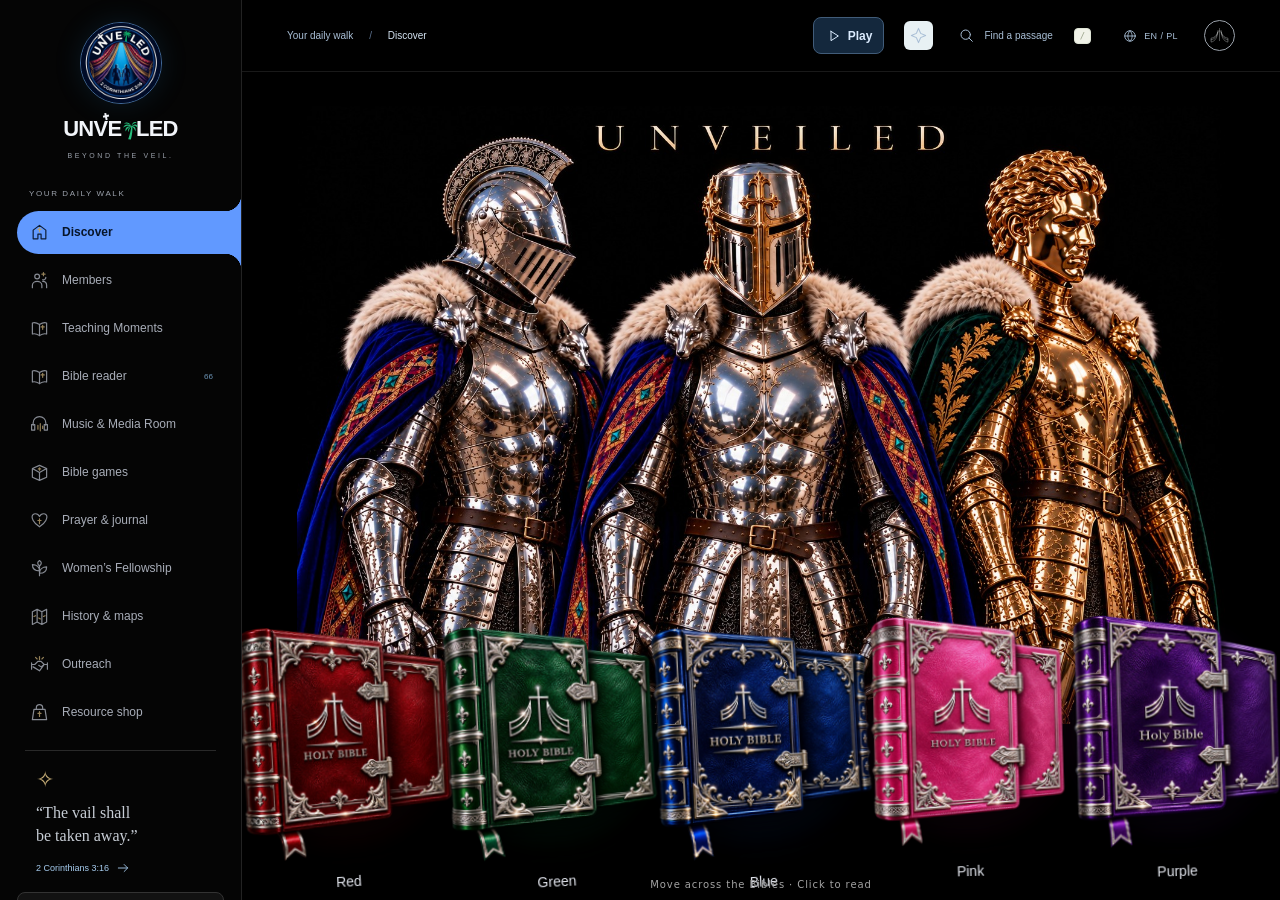
==== commit 48806256: "Add files via upload" ====
--- a/index.html
+++ b/index.html
@@ -1814,7 +1814,7 @@
 })();
 
 </script>
-<style id="unveiled-verse-spotlight-v8-css">
+<style id="unveiled-verse-spotlight-v9-css">
 #uv-light-overlay{position:fixed;inset:0;width:100%;height:100%;display:block;z-index:2147481000;pointer-events:none!important;opacity:0;transition:opacity var(--uv-fade,650ms) cubic-bezier(.22,.7,.2,1);overflow:hidden;}
 #uv-light-overlay[hidden],#uv-light-tools[hidden],#uv-light-editor[hidden]{display:none!important}
 #uv-light-tools{position:fixed;right:max(12px,env(safe-area-inset-right));bottom:calc(max(12px,env(safe-area-inset-bottom)) + 44px);z-index:2147481002;display:flex;gap:6px;align-items:center;font:500 12px/1.2 system-ui,sans-serif;color:#f4eee0;pointer-events:auto;}
@@ -1826,9 +1826,22 @@
 #uv-light-editor header{display:flex;align-items:center;justify-content:space-between;gap:10px;margin-bottom:8px;}#uv-light-editor h2{font:400 23px/1.1 Georgia,serif;margin:0;}#uv-light-editor p{margin:7px 0 12px;color:#c4c3bd;}#uv-light-editor .uv-light-row{display:grid;grid-template-columns:1fr auto;gap:3px 8px;padding:8px 0;border-top:1px solid #ffffff13;align-items:center;}#uv-light-editor output{font-variant-numeric:tabular-nums;color:#e5c990;}#uv-light-editor input[type=range]{grid-column:1/-1;width:100%;margin:0;accent-color:#d6bd87;touch-action:pan-y;}#uv-light-editor input[type=color]{height:30px;width:45px;border:0;background:none;}#uv-light-editor .uv-light-actions{display:flex;gap:6px;flex-wrap:wrap;margin-top:10px;}#uv-light-editor .uv-light-toggle{display:flex;align-items:center;gap:8px;margin:9px 0;}#uv-light-editor input[type=checkbox]{accent-color:#d6bd87;}
 @media(prefers-reduced-motion:reduce){#uv-light-overlay{transition:none!important}}
 
-/* Shift only the painted number, not the inline text flow or pagination metrics. */
-#reader-workspace .verse-line{overflow:visible!important}
-#reader-workspace .verse-line>sup{position:relative!important;left:clamp(-7px,-.65em,-2px)!important;overflow:visible!important}
+/* Reserve a real, in-flow number gutter on every live, measured and turning page. */
+#reader-workspace .verse-line {
+  --uv-number-gutter: clamp(17px, 2.1vw, 26px);
+  position:relative!important; display:block!important; box-sizing:border-box!important;
+  padding-inline-start:var(--uv-number-gutter)!important;
+  text-indent:0!important; margin-inline-start:0!important;
+  overflow:visible!important; min-width:0!important;
+}
+#reader-workspace .verse-line>sup {
+  position:absolute!important; inset-inline-start:0!important; left:0!important; right:auto!important;
+  top:0!important; bottom:auto!important; transform:none!important;
+  width:calc(var(--uv-number-gutter) - 4px)!important;
+  padding:0!important; margin:0!important; text-indent:0!important;
+  text-align:right!important; white-space:nowrap!important; display:block!important;
+  font-variant-numeric:tabular-nums; font-size:0.75em!important; line-height:inherit!important; overflow:visible!important;
+}
 #reader-workspace .uv-spot-toggle[aria-pressed=true],#uv-light-tools button[aria-pressed=true]{border-color:#e6cf99!important;background:#332b20!important;color:#fff2cf!important}
 #uv-light-tools{flex-wrap:wrap;justify-content:flex-end;max-width:calc(100vw - 24px)}
 #uv-light-tools [data-uv-nav][hidden],#uv-light-tools #uv-light-mode[hidden]{display:none!important}
@@ -1889,13 +1902,7 @@
 function turn(dir){const b=pageButton(dir);if(!b||b.disabled)return;pending={dir,from:pageKey()};clearTimeout(pendingTimer);pendingTimer=setTimeout(()=>{pending=null;schedule()},3500);b.click();schedule();}
 function navigate(dir){if(!enabled||pending)return;const all=lines(),distinct=all.filter((el,i)=>i===0||refKey([el])!==refKey([all[i-1]])),idx=distinct.findIndex(el=>refKey([el])===focusKey);if(mode==='verse'&&idx>=0&&distinct[idx+dir])focus(distinct[idx+dir]);else turn(dir);}
 function menu(){const selection=main.querySelector('#selected-tools .verse-selection');if(!selection)return;let b=selection.querySelector('.uv-spot-toggle');if(!b){b=document.createElement('button');b.type='button';b.className='small-button uv-spot-toggle';b.textContent='Spotlight';const colors=selection.querySelector('.highlight-colours');if(colors)colors.before(b);else selection.append(b);}const state=String(enabled);if(b.getAttribute('aria-pressed')!==state)b.setAttribute('aria-pressed',state);}
-function patchCurl(){// Keep the ornate mask, extending it only around the shifted number gutter.
- const scene=main.querySelector('#reader-workspace .book-turn-scene');if(!scene)return;
- for(const clip of scene.querySelectorAll('clipPath[clipPathUnits="objectBoundingBox"]')){if(clip.querySelector('[data-uv-number-gutter]'))continue;const id=clip.id;if(!id)continue;const clone=[...scene.querySelectorAll('.book-turn-crop>.paper-page')].find(el=>(el.style.clipPath||el.style.webkitClipPath||'').includes(id));if(!clone)continue;
- // An object-box strip adds the minimum extra margin next to the print. The physical curl strips still clip their own edges.
- const live=[...main.querySelectorAll('#reader-workspace .book-spread > .paper-page')].find(el=>el.dataset.leaf===clone.dataset.leaf)||main.querySelector('#reader-workspace .book-spread > .paper-page');const r=live?.getBoundingClientRect();if(!r?.width||!r.height)continue;const nums=[...live.querySelectorAll('.verse-line>sup')].map(el=>el.getBoundingClientRect()).filter(n=>n.width&&n.height);if(!nums.length)continue;
- const x=Math.max(0,(Math.min(...nums.map(n=>n.left))-r.left-1)/r.width),right=Math.min(1,(Math.max(...nums.map(n=>n.right))-r.left+1)/r.width),y=Math.max(0,(Math.min(...nums.map(n=>n.top))-r.top-2)/r.height),bottom=Math.min(1,(Math.max(...nums.map(n=>n.bottom))-r.top+2)/r.height);if(right>x&&bottom>y)svg('rect',{'data-uv-number-gutter':'',x,y,width:right-x,height:bottom-y},clip);
- }}
+function patchCurl(){ /* Number gutter now lives inside the original page crop. */ }
 function rect(r,p=0,dx=0,dy=0,w=innerWidth,h=innerHeight){const x=Math.max(0,r.left-p+dx),y=Math.max(0,r.top-p+dy),right=Math.min(w,r.right+p+dx),bottom=Math.min(h,r.bottom+p+dy);return right>x&&bottom>y?{x,y,w:right-x,h:bottom-y}:null;}
 function rectPath(r){const q=Math.min(5,r.w/2,r.h/2),x=r.x,y=r.y,w=r.w,h=r.h;return `M${x+q} ${y}H${x+w-q}Q${x+w} ${y} ${x+w} ${y+q}V${y+h-q}Q${x+w} ${y+h} ${x+w-q} ${y+h}H${x+q}Q${x} ${y+h} ${x} ${y+h-q}V${y+q}Q${x} ${y} ${x+q} ${y}Z`;}
 function show(on){if(on===active)return;active=on;overlay.style.setProperty('--uv-fade',(on?settings.fadeIn:settings.fadeOut)+'ms');overlay.style.opacity=on?'1':'0';atmosphere.style.display=on?'':'none';if(!on){cancelAnimationFrame(trackFrame);trackFrame=0;painted=null;target=null;lastSignature='';}}
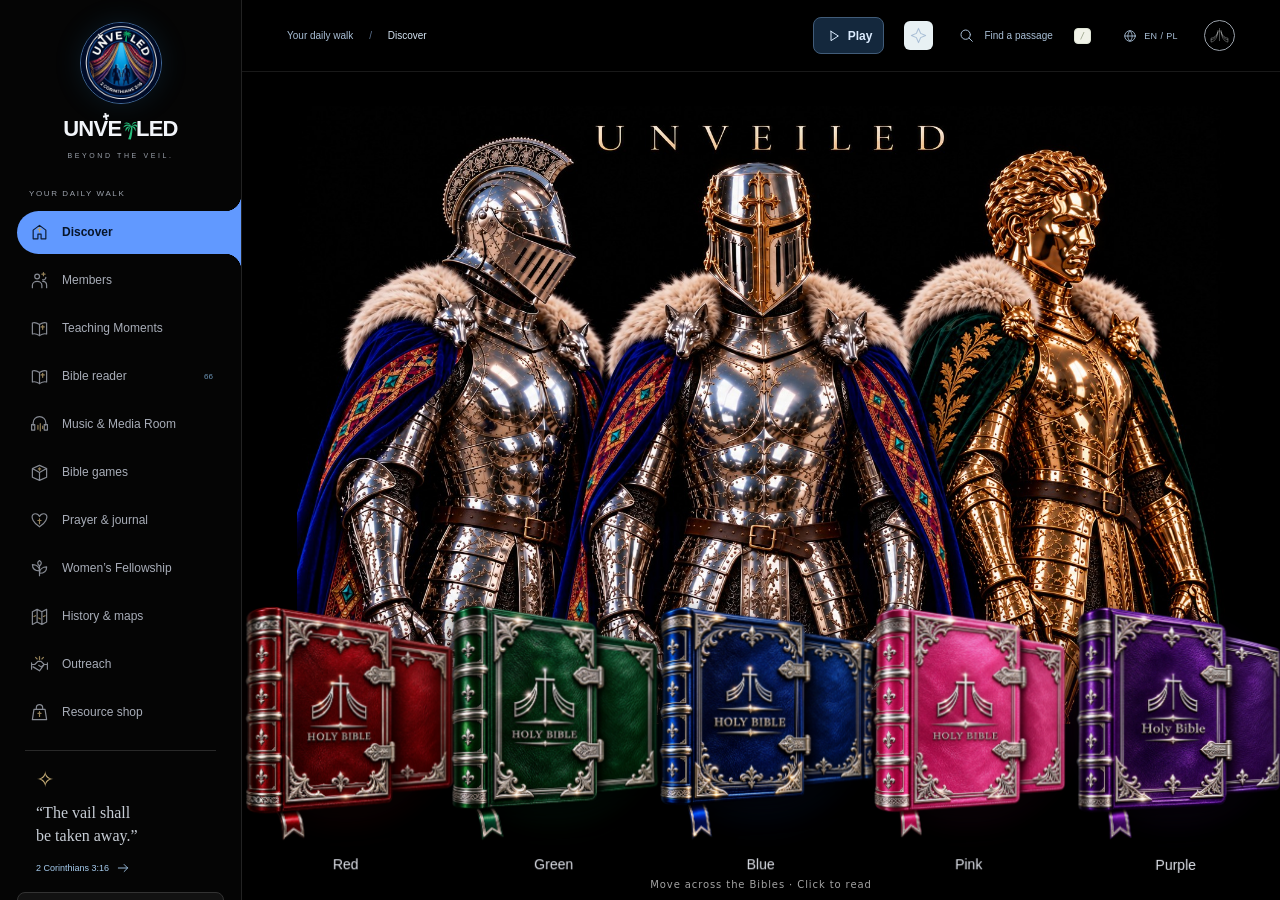
==== commit ec37ddff: "Add files via upload" ====
--- a/index.html
+++ b/index.html
@@ -1881,11 +1881,11 @@
 const beamClip=svg('clipPath',{id:'uv-beam-clip'},defs),beamClipPath=svg('path',{},beamClip);
 const atmosphere=svg('g',{'clip-path':'url(#uv-beam-clip)'},overlay),dust=svg('g',{},atmosphere),glints=svg('g',{},atmosphere);
 const dustEls=Array.from({length:40},(_,i)=>svg('circle',{class:'uv-dust',r:.45+(i%4)*.26},dust));
-const glintEls=Array.from({length:8},(_,i)=>svg('path',{class:'uv-twinkle',d:'M-2.6 0 Q0 -.4 0 -2.6 Q.4 0 2.6 0 Q0 .4 0 2.6 Q-.4 0 -2.6 0Z'},glints));
+const halo=svg('radialGradient',{id:'uv-glint-halo'},defs);svg('stop',{offset:'0%','stop-color':'#fff9e8','stop-opacity':.9},halo);svg('stop',{offset:'25%','stop-color':'#ffe5ac','stop-opacity':.45},halo);svg('stop',{offset:'100%','stop-color':'#ffe5ac','stop-opacity':0},halo);const halos=Array.from({length:8},()=>svg('circle',{class:'uv-twinkle',r:7,fill:'url(#uv-glint-halo)'},glints));const glintEls=Array.from({length:8},(_,i)=>svg('path',{class:'uv-twinkle',d:'M-2.6 0 Q0 -.4 0 -2.6 Q.4 0 2.6 0 Q0 .4 0 2.6 Q-.4 0 -2.6 0Z'},glints));
 const reduced=matchMedia('(prefers-reduced-motion: reduce)');
 const tools=document.createElement('div');tools.id='uv-light-tools';tools.hidden=true;tools.innerHTML='<button type="button" id="uv-light-end" hidden aria-pressed="true">Spotlight</button><button type="button" data-uv-nav="-1" hidden aria-label="Previous verse">‹</button><button type="button" id="uv-light-mode" hidden aria-label="Switch navigation between verse and page">Verse</button><button type="button" data-uv-nav="1" hidden aria-label="Next verse">›</button><button type="button" id="uv-light-open" aria-expanded="false" aria-controls="uv-light-editor">Edit Lighting</button>';document.body.append(tools);
 const editor=document.createElement('section');editor.id='uv-light-editor';editor.hidden=true;editor.setAttribute('aria-label','Verse spotlight settings');
-editor.innerHTML='<header><h2>Verse lighting</h2></header><p>Adjust the spotlight and its atmosphere. Settings save on this device.</p>'+[['particles','Floating dust'],['twinkle','Subtle twinkles'],['breathing','Gentle breathing']].map(([k,label])=>`<label class="uv-light-toggle"><input type="checkbox" data-uv-toggle="${k}">${label}</label>`).join('')+specs.map(([k,label,min,max,step,unit])=>`<label class="uv-light-row"><span>${label}</span><output data-uv-value="${k}"></output><input type="range" aria-label="${label}" data-uv-setting="${k}" min="${min}" max="${max}" step="${step}"></label>`).join('')+'<label class="uv-light-row"><span>Light colour</span><input type="color" aria-label="Light colour" data-uv-colour></label><div class="uv-light-actions"><button type="button" data-uv-preview>Preview</button><button type="button" data-uv-reset>Reset</button><button type="button" data-uv-export>Export preset</button><button type="button" data-uv-move>Move left</button></div>';document.body.append(editor);
+editor.innerHTML='<header><h2>Verse lighting</h2></header><p>Adjust the spotlight and its atmosphere. Settings save on this device.</p>'+[['particles','Floating dust'],['twinkle','Subtle twinkles'],['breathing','Gentle breathing']].map(([k,label])=>`<label class="uv-light-toggle"><input type="checkbox" data-uv-toggle="${k}">${label}</label>`).join('')+specs.map(([k,label,min,max,step,unit])=>`<label class="uv-light-row"><span>${label}</span><output data-uv-value="${k}"></output><input type="range" aria-label="${label}" data-uv-setting="${k}" min="${min}" max="${max}" step="${step}"></label>`).join('')+'<label class="uv-light-row"><span>Light colour</span><input type="color" aria-label="Light colour" data-uv-colour></label><div class="uv-light-actions"><button type="button" data-uv-preview>Preview</button><button type="button" data-uv-reset>Reset</button><button type="button" data-uv-export>Export preset</button><button type="button" data-uv-move>Move left</button></div>';document.body.append(editor);editor.querySelector('[data-uv-move]').remove();editor.querySelector('[data-uv-preview]').hidden=true;
 const open=tools.querySelector('#uv-light-open'),end=tools.querySelector('#uv-light-end'),modeButton=tools.querySelector('#uv-light-mode'),navs=[...tools.querySelectorAll('[data-uv-nav]')];
 let preview=false,enabled=false,mode='verse',pending=null,queued=0,active=false,lastSignature='',lastViewport='',leftSide=false,focusKey='',lastPage='',pendingTimer=0,trackFrame=0,painted=null,target=null;
 function syncControls(){for(const input of editor.querySelectorAll('[data-uv-toggle]'))input.checked=settings[input.dataset.uvToggle];editor.querySelector('[data-uv-colour]').value=settings.tint;for(const [k,,,,,unit]of specs){editor.querySelector(`[data-uv-setting="${k}"]`).value=settings[k];editor.querySelector(`[data-uv-value="${k}"]`).textContent=settings[k]+unit;}}
@@ -1901,14 +1901,14 @@
 function pageButton(dir){return main.querySelector(`#reader-workspace button[data-quick-page][data-turn="${dir}"]`)||main.querySelector(`#reader-workspace button[data-turn="${dir}"]`);}
 function turn(dir){const b=pageButton(dir);if(!b||b.disabled)return;pending={dir,from:pageKey()};clearTimeout(pendingTimer);pendingTimer=setTimeout(()=>{pending=null;schedule()},3500);b.click();schedule();}
 function navigate(dir){if(!enabled||pending)return;const all=lines(),distinct=all.filter((el,i)=>i===0||refKey([el])!==refKey([all[i-1]])),idx=distinct.findIndex(el=>refKey([el])===focusKey);if(mode==='verse'&&idx>=0&&distinct[idx+dir])focus(distinct[idx+dir]);else turn(dir);}
-function menu(){const selection=main.querySelector('#selected-tools .verse-selection');if(!selection)return;let b=selection.querySelector('.uv-spot-toggle');if(!b){b=document.createElement('button');b.type='button';b.className='small-button uv-spot-toggle';b.textContent='Spotlight';const colors=selection.querySelector('.highlight-colours');if(colors)colors.before(b);else selection.append(b);}const state=String(enabled);if(b.getAttribute('aria-pressed')!==state)b.setAttribute('aria-pressed',state);}
+function menu(){const selection=main.querySelector('#selected-tools .verse-selection');if(!selection)return;let b=selection.querySelector('.uv-spot-toggle');if(!b){b=document.createElement('button');b.type='button';b.className='small-button uv-spot-toggle';b.textContent='Spotlight';const colors=selection.querySelector('.highlight-colours');if(colors)colors.before(b);else selection.append(b);}if(tools.parentNode!==selection)selection.append(tools);if(editor.parentNode!==selection)selection.append(editor);tools.hidden=!enabled;if(!enabled&&!editor.hidden)showEditor(false);const state=String(enabled);if(b.getAttribute('aria-pressed')!==state)b.setAttribute('aria-pressed',state);}
 function patchCurl(){ /* Number gutter now lives inside the original page crop. */ }
 function rect(r,p=0,dx=0,dy=0,w=innerWidth,h=innerHeight){const x=Math.max(0,r.left-p+dx),y=Math.max(0,r.top-p+dy),right=Math.min(w,r.right+p+dx),bottom=Math.min(h,r.bottom+p+dy);return right>x&&bottom>y?{x,y,w:right-x,h:bottom-y}:null;}
 function rectPath(r){const q=Math.min(5,r.w/2,r.h/2),x=r.x,y=r.y,w=r.w,h=r.h;return `M${x+q} ${y}H${x+w-q}Q${x+w} ${y} ${x+w} ${y+q}V${y+h-q}Q${x+w} ${y+h} ${x+w-q} ${y+h}H${x+q}Q${x} ${y+h} ${x} ${y+h-q}V${y+q}Q${x} ${y} ${x+q} ${y}Z`;}
 function show(on){if(on===active)return;active=on;overlay.style.setProperty('--uv-fade',(on?settings.fadeIn:settings.fadeOut)+'ms');overlay.style.opacity=on?'1':'0';atmosphere.style.display=on?'':'none';if(!on){cancelAnimationFrame(trackFrame);trackFrame=0;painted=null;target=null;lastSignature='';}}
 function schedule(){if(!queued)queued=requestAnimationFrame(render);}
-function ui(){end.hidden=!enabled;modeButton.hidden=!enabled;for(const b of navs){b.hidden=!enabled;const dir=Number(b.dataset.uvNav),p=pageButton(dir),all=lines(),idx=all.findIndex(el=>refKey([el])===focusKey);const local=mode==='verse'&&(dir<0?all.slice(0,idx):all.slice(idx+1)).some(el=>refKey([el])!==focusKey);b.disabled=!!pending||(!local&&(!p||p.disabled));b.setAttribute('aria-label',(dir<0?'Previous ':'Next ')+mode);}const label=mode==='verse'?'Verse':'Page';if(modeButton.textContent!==label)modeButton.textContent=label;menu();}
-function render(){queued=0;const isReady=ready();tools.hidden=!isReady;if(!isReady){show(false);editor.hidden=true;open.setAttribute('aria-expanded','false');preview=false;enabled=false;pending=null;focusKey='';lastPage='';return;}
+function ui(){end.hidden=true;modeButton.hidden=!enabled;for(const b of navs){b.hidden=!enabled;const dir=Number(b.dataset.uvNav),p=pageButton(dir),all=lines(),idx=all.findIndex(el=>refKey([el])===focusKey);const local=mode==='verse'&&(dir<0?all.slice(0,idx):all.slice(idx+1)).some(el=>refKey([el])!==focusKey);b.disabled=!!pending||(!local&&(!p||p.disabled));b.setAttribute('aria-label',(dir<0?'Previous ':'Next ')+mode);}const label=mode==='verse'?'Verse':'Page';if(modeButton.textContent!==label)modeButton.textContent=label;menu();}
+function render(){queued=0;const isReady=ready();tools.hidden=!isReady||!enabled;if(!isReady){show(false);editor.hidden=true;open.setAttribute('aria-expanded','false');preview=false;enabled=false;pending=null;focusKey='';lastPage='';return;}
  patchCurl();const current=pageKey(),all=lines();if(pending&&current&&current!==pending.from&&all.length){const dir=pending.dir;pending=null;clearTimeout(pendingTimer);focus(dir<0&&mode==='verse'?all[all.length-1]:all[0]);}else if(enabled&&!pending&&current&&lastPage&&current!==lastPage&&!all.some(el=>refKey([el])===focusKey)){focus(all[0]);}lastPage=current;
  ui();if(!enabled&&!preview){show(false);return;}
  let nodes=enabled?lines().filter(el=>refKey([el])===focusKey):selected();if(preview&&!nodes.length){const first=firstVisible();if(first)nodes=[first];}if(!nodes.length){if(!pending)show(false);return;}
@@ -1916,10 +1916,10 @@
  const w=document.documentElement.clientWidth||innerWidth,h=innerHeight;
  const rlist=[];for(const el of nodes){for(const child of el.querySelectorAll(':scope > sup,:scope > span')){for(const r of child.getClientRects()){if(r.width<1||r.height<1)continue;const a=rect(r,settings.padding,settings.offsetX,settings.offsetY,w,h);if(a)rlist.push(a);}}}
  if(!rlist.length){show(false);return;}
- const control=main.querySelector('#selected-tools .verse-selection');const cp=control?[...control.querySelectorAll('button, :scope > span')].map(el=>rect(el.getBoundingClientRect(),4,0,0,w,h)).filter(Boolean).map(rectPath).join(' '):'';
+ const control=main.querySelector('#selected-tools .verse-selection');const cp=control?[control].map(el=>rect(el.getBoundingClientRect(),4,0,0,w,h)).filter(Boolean).map(rectPath).join(' '):'';
  const signature=JSON.stringify([w,h,rlist,cp,settings]);if(signature!==lastSignature){lastSignature=signature;
  if(lastViewport!==`${w}:${h}`){lastViewport=`${w}:${h}`;set(overlay,{viewBox:`0 0 ${w} ${h}`});for(const e of [mask,hot,ground,hotGround,darkness,warm,glowFilter,beamFilter])set(e,{width:w,height:h});}
- set(feather,{stdDeviation:settings.softness});set(beamFeather,{stdDeviation:settings.beamSoftness});set(controlHole,{d:cp,opacity:settings.tools/100});set(darkness,{opacity:Math.max(0,(settings.dim-settings.spill)/100)});for(const g of [g0,g1,g2,g3])set(g,{'stop-color':settings.tint});
+ set(feather,{stdDeviation:settings.softness});set(beamFeather,{stdDeviation:settings.beamSoftness});set(controlHole,{d:cp,opacity:1});set(darkness,{opacity:Math.max(0,(settings.dim-settings.spill)/100)});for(const g of [g0,g1,g2,g3])set(g,{'stop-color':settings.tint});
  const old=painted;target={rlist,w,h};cancelAnimationFrame(trackFrame);trackFrame=0;const duration=reduced.matches?0:settings.tracking,start=performance.now();
  function glide(now){const t=old&&duration?Math.min(1,(now-start)/duration):1,e=1-Math.pow(1-t,3);const rs=rlist.map((r,i)=>{const a=old?.[Math.min(i,old.length-1)]||r;return Object.fromEntries(['x','y','w','h'].map(k=>[k,a[k]+(r[k]-a[k])*e]));});paint(rs,w,h);if(t<1)trackFrame=requestAnimationFrame(glide);else trackFrame=0;}glide(start);
  }
@@ -1930,20 +1930,30 @@
  set(gradient,{x1:sx,y1:sy,x2:cx,y2:Math.max(bounds.b,cy+12)});set(beam,{d,opacity:settings.beam/100});set(beamClipPath,{d});set(warm,{fill:settings.tint,opacity:settings.warmth*settings.intensity/10000});
  set(dust,{fill:settings.tint,opacity:settings.particles?settings.particleOpacity/100:0});set(glints,{fill:settings.tint,opacity:settings.twinkle?settings.particleOpacity/100:0});
  function place(el,i,twinkle){const n=(i*37%101)/101,v=(i*67+17)%101/101,yy=Math.max(0,sy)+(bounds.b-Math.max(0,sy))*v,t=(yy-sy)/Math.max(1,bounds.b-sy),xx=sx+(cx-sx)*t+(n-.5)*bw*t*.7; if(twinkle){el.setAttribute('transform',`translate(${xx} ${yy})`);el.setAttribute('d',`M${xx-2.6} ${yy}Q${xx} ${yy-.4} ${xx} ${yy-2.6}Q${xx+.4} ${yy} ${xx+2.6} ${yy}Q${xx} ${yy+.4} ${xx} ${yy+2.6}Q${xx-.4} ${yy} ${xx-2.6} ${yy}Z`);el.removeAttribute('transform');}else set(el,{cx:xx,cy:yy});el.style.setProperty('--duration',((twinkle?4+i%5:6+i%7)*100/(twinkle?settings.twinkleRate:settings.particleSpeed))+'s');el.style.setProperty('--delay',(-i*.83)+'s');el.style.setProperty('--drift',((i%5-2)*6)+'px');}
- dustEls.forEach((el,i)=>{el.style.display=i<settings.density?'':'none';place(el,i,false)});glintEls.forEach((el,i)=>place(el,i+3,true));
+ dustEls.forEach((el,i)=>{el.style.display=i<settings.density?'':'none';place(el,i,false)});glintEls.forEach((el,i)=>{place(el,i+3,true);const h=halos[i];const bb=el.getBBox();set(h,{cx:bb.x+bb.width/2,cy:bb.y+bb.height/2});h.style.setProperty('--duration',el.style.getPropertyValue('--duration'));h.style.setProperty('--delay',el.style.getPropertyValue('--delay'));});
  if(settings.breathing&&!reduced.matches&&settings.breathingIntensity>0){const k=settings.breathingIntensity/100,base=settings.beam/100;const key=`${base}:${k}:${settings.breathingSpeed}`;if(beam.dataset.breath!==key){beam.getAnimations?.().forEach(a=>a.cancel());beam.dataset.breath=key;beam.animate?.([{opacity:base*(1-k)},{opacity:base*(1+k)},{opacity:base*(1-k)}],{duration:settings.breathingSpeed*1000,iterations:Infinity,easing:'ease-in-out'});}}else if(beam.dataset.breath){beam.getAnimations?.().forEach(a=>a.cancel());delete beam.dataset.breath;}
 }
 open.addEventListener('click',()=>showEditor(editor.hidden));end.addEventListener('click',dismiss);modeButton.addEventListener('click',()=>{mode=mode==='verse'?'page':'verse';schedule()});navs.forEach(b=>b.addEventListener('click',()=>navigate(Number(b.dataset.uvNav))));
 editor.addEventListener('input',e=>{const k=e.target.dataset.uvSetting;if(k){settings[k]=Number(e.target.value);const unit=specs.find(s=>s[0]===k)[5];editor.querySelector(`[data-uv-value="${k}"]`).textContent=settings[k]+unit;}else if(e.target.dataset.uvToggle)settings[e.target.dataset.uvToggle]=e.target.checked;else if(e.target.hasAttribute('data-uv-colour'))settings.tint=e.target.value;else return;save();schedule();});
 editor.addEventListener('click',e=>{const b=e.target.closest('button');if(!b)return;if(b.hasAttribute('data-uv-close'))showEditor(false);else if(b.hasAttribute('data-uv-preview')){preview=!preview;b.textContent=preview?'End preview':'Preview';schedule();}else if(b.hasAttribute('data-uv-reset')){settings={...defaults};save();syncControls();schedule();}else if(b.hasAttribute('data-uv-export')){const url=URL.createObjectURL(new Blob([JSON.stringify(settings,null,2)],{type:'application/json'}));const a=document.createElement('a');a.href=url;a.download='unveiled-verse-lighting-preset.json';a.click();setTimeout(()=>URL.revokeObjectURL(url),1000);}else if(b.hasAttribute('data-uv-move')){leftSide=!leftSide;for(const el of [tools,editor]){el.style.left=leftSide?'max(12px,env(safe-area-inset-left))':'';el.style.right=leftSide?'auto':'';}b.textContent=leftSide?'Move right':'Move left';}});
 // The normal reader remains the source of truth for study and saved highlights.
-main.addEventListener('click',e=>{const toggle=e.target.closest('.uv-spot-toggle');if(toggle){e.preventDefault();e.stopImmediatePropagation();if(enabled)dismiss();else{const el=selected()[0];if(el){enabled=true;preview=false;focusKey=refKey([el]);lastPage=pageKey();schedule();}}return;}
+main.addEventListener('click',e=>{if(e.target.closest('#uv-light-tools,#uv-light-editor'))return;const toggle=e.target.closest('.uv-spot-toggle');if(toggle){e.preventDefault();e.stopImmediatePropagation();if(enabled)dismiss();else{const el=selected()[0];if(el){enabled=true;preview=false;focusKey=refKey([el]);lastPage=pageKey();schedule();}}return;}
  const v=e.target.closest('.verse-line[data-verse]');if(v&&enabled&&e.isTrusted){if(refKey([v])===focusKey)dismiss();else{focusKey=refKey([v]);schedule();}}if(e.target.closest('[data-deselect]'))dismiss();if(e.target.closest('[data-turn]')&&enabled&&!pending){const dir=Number(e.target.closest('[data-turn]').dataset.turn);pending={dir,from:pageKey()};clearTimeout(pendingTimer);pendingTimer=setTimeout(()=>{pending=null;schedule()},3500);}schedule();},true);
 new MutationObserver(schedule).observe(main,{childList:true,subtree:true,attributes:true,attributeFilter:['class','data-book-view']});new MutationObserver(schedule).observe(document.body,{attributes:true,attributeFilter:['data-page']});
 window.addEventListener('resize',schedule,{passive:true});window.addEventListener('scroll',schedule,{capture:true,passive:true});window.visualViewport?.addEventListener('resize',schedule);window.visualViewport?.addEventListener('scroll',schedule);window.addEventListener('hashchange',schedule);document.addEventListener('keydown',e=>{if(e.key==='Escape'&&!document.getElementById('site-dialog')?.open){dismiss();}});document.fonts?.ready.then(schedule);syncControls();schedule();
 })();
 </script>
 
+<style id="unveiled-v10-inline-lighting">
+body[data-page="bible"] #reader-workspace #selected-tools:has(.verse-selection){margin-block:4px 8px!important;position:relative!important;}
+body[data-page="bible"] #reader-workspace .verse-selection{gap:8px!important;flex-wrap:wrap!important;overflow:visible!important;}
+#uv-light-tools{position:static!important;flex:0 0 100%;width:100%;max-width:none;justify-content:center;flex-wrap:wrap;z-index:auto;}
+#uv-light-editor{position:static!important;flex:0 0 100%;width:100%;max-height:42vh;z-index:auto;background:rgba(20,25,32,.16);border:1px solid #ffffff24;box-shadow:none;backdrop-filter:blur(12px);-webkit-backdrop-filter:blur(12px);}
+#uv-light-tools button,#uv-light-editor button{background:#ffffff12;box-shadow:none;}
+#uv-light-editor [hidden],#uv-light-tools [hidden]{display:none!important}
+#uv-light-overlay .uv-twinkle{filter:drop-shadow(0 0 2px #fff2bb);}
+@keyframes uv-glint{0%,45%,100%{opacity:0;transform:scale(.35)}65%{opacity:.95;transform:scale(1.15)}85%{opacity:.25;transform:scale(.65)}}
+</style>
 </body></html>
 
 
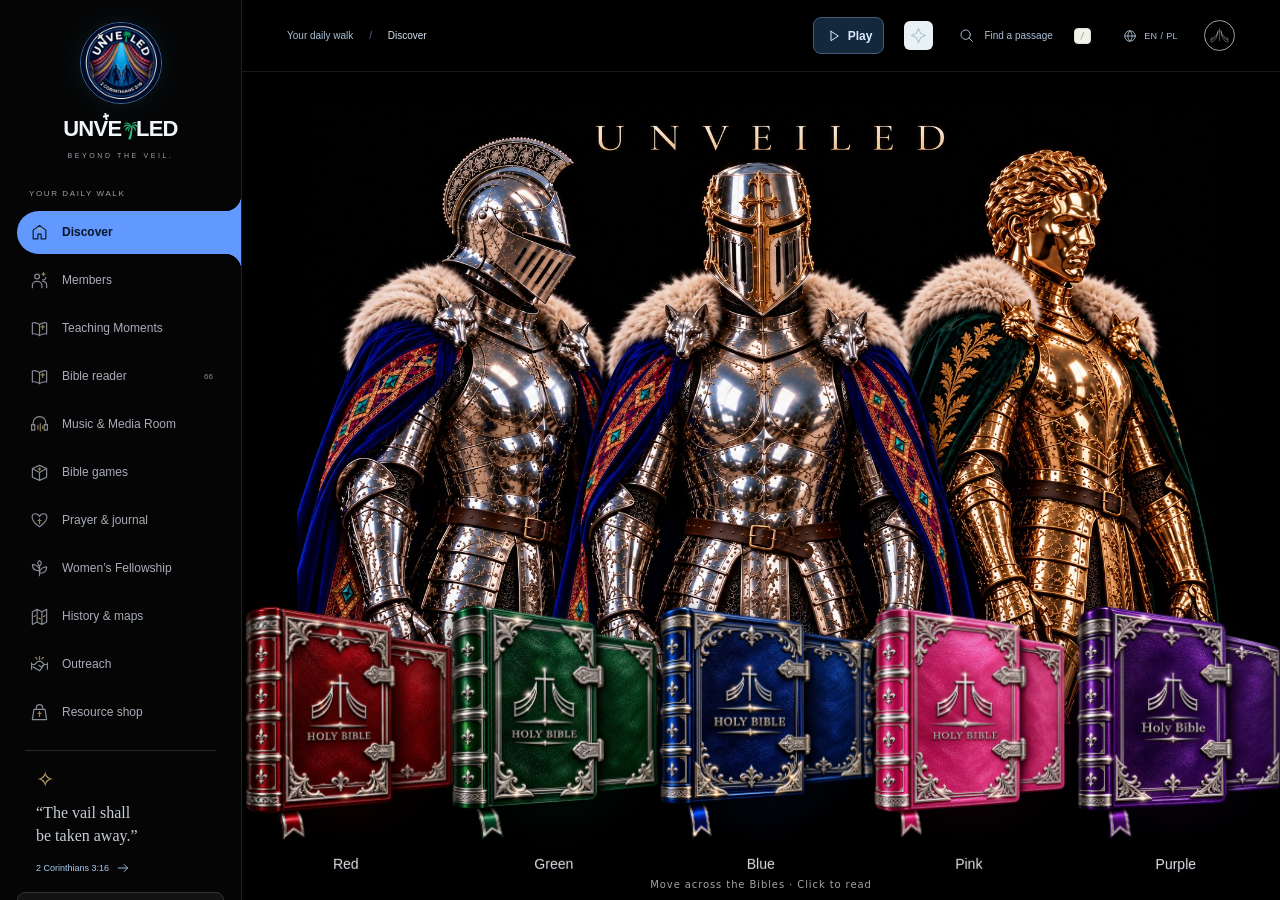
==== commit 8513372a: "Add files via upload" ====
--- a/index.html
+++ b/index.html
@@ -620,7 +620,7 @@
 function restoreDefaultBibleLayout() {
   const host=bibleMain.querySelector('#reader-workspace');
   if(!host)return;
-  const mode=mobileBible.matches?'single':'spread';
+  let mode='single';try{if(localStorage.getItem('unveiled.reader.layout')==='spread')mode='spread';}catch{}
   const button=host.querySelector(`button[data-book-view="${mode}"]`);
   if(button && button.getAttribute('aria-pressed')!=='true')button.click();
   setReaderFontSize(bibleTextForView(mode));
@@ -662,6 +662,7 @@
   }
   const view=event.target.closest('#reader-workspace button[data-book-view]');
   if(view){
+    try{localStorage.setItem('unveiled.reader.layout',view.dataset.bookView);}catch{}
     const font=bibleTextForView(view.dataset.bookView);
     queueMicrotask(()=>{setReaderFontSize(font);queueBibleLayout();});
   }
@@ -1887,10 +1888,10 @@
 const editor=document.createElement('section');editor.id='uv-light-editor';editor.hidden=true;editor.setAttribute('aria-label','Verse spotlight settings');
 editor.innerHTML='<header><h2>Verse lighting</h2></header><p>Adjust the spotlight and its atmosphere. Settings save on this device.</p>'+[['particles','Floating dust'],['twinkle','Subtle twinkles'],['breathing','Gentle breathing']].map(([k,label])=>`<label class="uv-light-toggle"><input type="checkbox" data-uv-toggle="${k}">${label}</label>`).join('')+specs.map(([k,label,min,max,step,unit])=>`<label class="uv-light-row"><span>${label}</span><output data-uv-value="${k}"></output><input type="range" aria-label="${label}" data-uv-setting="${k}" min="${min}" max="${max}" step="${step}"></label>`).join('')+'<label class="uv-light-row"><span>Light colour</span><input type="color" aria-label="Light colour" data-uv-colour></label><div class="uv-light-actions"><button type="button" data-uv-preview>Preview</button><button type="button" data-uv-reset>Reset</button><button type="button" data-uv-export>Export preset</button><button type="button" data-uv-move>Move left</button></div>';document.body.append(editor);editor.querySelector('[data-uv-move]').remove();editor.querySelector('[data-uv-preview]').hidden=true;
 const open=tools.querySelector('#uv-light-open'),end=tools.querySelector('#uv-light-end'),modeButton=tools.querySelector('#uv-light-mode'),navs=[...tools.querySelectorAll('[data-uv-nav]')];
-let preview=false,enabled=false,mode='verse',pending=null,queued=0,active=false,lastSignature='',lastViewport='',leftSide=false,focusKey='',lastPage='',pendingTimer=0,trackFrame=0,painted=null,target=null;
+let underline=false;let preview=false,enabled=false,mode='verse',pending=null,queued=0,active=false,lastSignature='',lastViewport='',leftSide=false,focusKey='',lastPage='',pendingTimer=0,trackFrame=0,painted=null,target=null;
 function syncControls(){for(const input of editor.querySelectorAll('[data-uv-toggle]'))input.checked=settings[input.dataset.uvToggle];editor.querySelector('[data-uv-colour]').value=settings.tint;for(const [k,,,,,unit]of specs){editor.querySelector(`[data-uv-setting="${k}"]`).value=settings[k];editor.querySelector(`[data-uv-value="${k}"]`).textContent=settings[k]+unit;}}
 function showEditor(show){editor.hidden=!show;open.setAttribute('aria-expanded',String(show));if(!show){preview=false;editor.querySelector('[data-uv-preview]').textContent='Preview';}else syncControls();schedule();}
-function dismiss(){preview=false;enabled=false;pending=null;clearTimeout(pendingTimer);focusKey='';editor.querySelector('[data-uv-preview]').textContent='Preview';schedule();}
+function dismiss(){preview=false;enabled=false;underline=false;pending=null;clearTimeout(pendingTimer);focusKey='';editor.querySelector('[data-uv-preview]').textContent='Preview';schedule();}
 function ready(){return document.body.dataset.page==='bible'&&!!main.querySelector('#reader-workspace .book-spread');}
 function lines(){return [...main.querySelectorAll('#reader-workspace .book-spread > .paper-page .verse-line[data-verse]')].filter(el=>el.getClientRects().length);}
 function selected(){return lines().filter(el=>el.classList.contains('verse-selected'));}
@@ -1901,20 +1902,20 @@
 function pageButton(dir){return main.querySelector(`#reader-workspace button[data-quick-page][data-turn="${dir}"]`)||main.querySelector(`#reader-workspace button[data-turn="${dir}"]`);}
 function turn(dir){const b=pageButton(dir);if(!b||b.disabled)return;pending={dir,from:pageKey()};clearTimeout(pendingTimer);pendingTimer=setTimeout(()=>{pending=null;schedule()},3500);b.click();schedule();}
 function navigate(dir){if(!enabled||pending)return;const all=lines(),distinct=all.filter((el,i)=>i===0||refKey([el])!==refKey([all[i-1]])),idx=distinct.findIndex(el=>refKey([el])===focusKey);if(mode==='verse'&&idx>=0&&distinct[idx+dir])focus(distinct[idx+dir]);else turn(dir);}
-function menu(){const selection=main.querySelector('#selected-tools .verse-selection');if(!selection)return;let b=selection.querySelector('.uv-spot-toggle');if(!b){b=document.createElement('button');b.type='button';b.className='small-button uv-spot-toggle';b.textContent='Spotlight';const colors=selection.querySelector('.highlight-colours');if(colors)colors.before(b);else selection.append(b);}if(tools.parentNode!==selection)selection.append(tools);if(editor.parentNode!==selection)selection.append(editor);tools.hidden=!enabled;if(!enabled&&!editor.hidden)showEditor(false);const state=String(enabled);if(b.getAttribute('aria-pressed')!==state)b.setAttribute('aria-pressed',state);}
+function menu(){const selection=main.querySelector('#selected-tools .verse-selection');if(!selection)return;let b=selection.querySelector('.uv-spot-toggle');if(!b){b=document.createElement('button');b.type='button';b.className='small-button uv-spot-toggle';b.textContent='Spotlight';const colors=selection.querySelector('.highlight-colours');if(colors)colors.before(b);else selection.append(b);}let u=selection.querySelector('.uv-under-toggle');if(!u){u=document.createElement('button');u.type='button';u.className='small-button uv-under-toggle';u.textContent='Underline';b.after(u);}if(u.getAttribute('aria-pressed')!==String(underline))u.setAttribute('aria-pressed',String(underline));open.hidden=underline;if(tools.parentNode!==selection)selection.append(tools);if(editor.parentNode!==selection)selection.append(editor);tools.hidden=!enabled;if(!enabled&&!editor.hidden)showEditor(false);const state=String(enabled&&!underline);if(b.getAttribute('aria-pressed')!==state)b.setAttribute('aria-pressed',state);}
 function patchCurl(){ /* Number gutter now lives inside the original page crop. */ }
 function rect(r,p=0,dx=0,dy=0,w=innerWidth,h=innerHeight){const x=Math.max(0,r.left-p+dx),y=Math.max(0,r.top-p+dy),right=Math.min(w,r.right+p+dx),bottom=Math.min(h,r.bottom+p+dy);return right>x&&bottom>y?{x,y,w:right-x,h:bottom-y}:null;}
 function rectPath(r){const q=Math.min(5,r.w/2,r.h/2),x=r.x,y=r.y,w=r.w,h=r.h;return `M${x+q} ${y}H${x+w-q}Q${x+w} ${y} ${x+w} ${y+q}V${y+h-q}Q${x+w} ${y+h} ${x+w-q} ${y+h}H${x+q}Q${x} ${y+h} ${x} ${y+h-q}V${y+q}Q${x} ${y} ${x+q} ${y}Z`;}
 function show(on){if(on===active)return;active=on;overlay.style.setProperty('--uv-fade',(on?settings.fadeIn:settings.fadeOut)+'ms');overlay.style.opacity=on?'1':'0';atmosphere.style.display=on?'':'none';if(!on){cancelAnimationFrame(trackFrame);trackFrame=0;painted=null;target=null;lastSignature='';}}
 function schedule(){if(!queued)queued=requestAnimationFrame(render);}
 function ui(){end.hidden=true;modeButton.hidden=!enabled;for(const b of navs){b.hidden=!enabled;const dir=Number(b.dataset.uvNav),p=pageButton(dir),all=lines(),idx=all.findIndex(el=>refKey([el])===focusKey);const local=mode==='verse'&&(dir<0?all.slice(0,idx):all.slice(idx+1)).some(el=>refKey([el])!==focusKey);b.disabled=!!pending||(!local&&(!p||p.disabled));b.setAttribute('aria-label',(dir<0?'Previous ':'Next ')+mode);}const label=mode==='verse'?'Verse':'Page';if(modeButton.textContent!==label)modeButton.textContent=label;menu();}
-function render(){queued=0;const isReady=ready();tools.hidden=!isReady||!enabled;if(!isReady){show(false);editor.hidden=true;open.setAttribute('aria-expanded','false');preview=false;enabled=false;pending=null;focusKey='';lastPage='';return;}
+function render(){queued=0;const isReady=ready();tools.hidden=!isReady||!enabled;if(!isReady){show(false);editor.hidden=true;open.setAttribute('aria-expanded','false');preview=false;enabled=false;underline=false;pending=null;focusKey='';lastPage='';return;}
  patchCurl();const current=pageKey(),all=lines();if(pending&&current&&current!==pending.from&&all.length){const dir=pending.dir;pending=null;clearTimeout(pendingTimer);focus(dir<0&&mode==='verse'?all[all.length-1]:all[0]);}else if(enabled&&!pending&&current&&lastPage&&current!==lastPage&&!all.some(el=>refKey([el])===focusKey)){focus(all[0]);}lastPage=current;
- ui();if(!enabled&&!preview){show(false);return;}
+ ui();for(const el of all){const on=underline&&enabled&&refKey([el])===focusKey;if(el.classList.contains('uv-underlined')!==on)el.classList.toggle('uv-underlined',on);}if(underline){show(false);return;}if(!enabled&&!preview){show(false);return;}
  let nodes=enabled?lines().filter(el=>refKey([el])===focusKey):selected();if(preview&&!nodes.length){const first=firstVisible();if(first)nodes=[first];}if(!nodes.length){if(!pending)show(false);return;}
  if(main.querySelector('#reader-workspace .book-turn-scene'))return;
  const w=document.documentElement.clientWidth||innerWidth,h=innerHeight;
- const rlist=[];for(const el of nodes){for(const child of el.querySelectorAll(':scope > sup,:scope > span')){for(const r of child.getClientRects()){if(r.width<1||r.height<1)continue;const a=rect(r,settings.padding,settings.offsetX,settings.offsetY,w,h);if(a)rlist.push(a);}}}
+ const rlist=[];for(const el of nodes){const ranges=[];for(const child of el.childNodes){if(child.nodeType===1&&child.matches('sup'))continue;const range=document.createRange();range.selectNodeContents(child);for(const r of range.getClientRects())if(r.width>0&&r.height>0)ranges.push(r);}const num=el.querySelector('sup');if(num){const range=document.createRange();range.selectNodeContents(num);ranges.push(...range.getClientRects());}if(!ranges.length)continue;const left=Math.min(...ranges.map(r=>r.left)),right=Math.max(...ranges.map(r=>r.right)),top=Math.min(...ranges.map(r=>r.top)),bottom=Math.max(...ranges.map(r=>r.bottom));const pad=settings.padding;const a=rect({left:left-Math.min(5,pad),right:right+pad+8,top:top-pad*.55,bottom:bottom+pad*.55},0,settings.offsetX,settings.offsetY,w,h);if(a)rlist.push(a);}
  if(!rlist.length){show(false);return;}
  const control=main.querySelector('#selected-tools .verse-selection');const cp=control?[control].map(el=>rect(el.getBoundingClientRect(),4,0,0,w,h)).filter(Boolean).map(rectPath).join(' '):'';
  const signature=JSON.stringify([w,h,rlist,cp,settings]);if(signature!==lastSignature){lastSignature=signature;
@@ -1937,8 +1938,8 @@
 editor.addEventListener('input',e=>{const k=e.target.dataset.uvSetting;if(k){settings[k]=Number(e.target.value);const unit=specs.find(s=>s[0]===k)[5];editor.querySelector(`[data-uv-value="${k}"]`).textContent=settings[k]+unit;}else if(e.target.dataset.uvToggle)settings[e.target.dataset.uvToggle]=e.target.checked;else if(e.target.hasAttribute('data-uv-colour'))settings.tint=e.target.value;else return;save();schedule();});
 editor.addEventListener('click',e=>{const b=e.target.closest('button');if(!b)return;if(b.hasAttribute('data-uv-close'))showEditor(false);else if(b.hasAttribute('data-uv-preview')){preview=!preview;b.textContent=preview?'End preview':'Preview';schedule();}else if(b.hasAttribute('data-uv-reset')){settings={...defaults};save();syncControls();schedule();}else if(b.hasAttribute('data-uv-export')){const url=URL.createObjectURL(new Blob([JSON.stringify(settings,null,2)],{type:'application/json'}));const a=document.createElement('a');a.href=url;a.download='unveiled-verse-lighting-preset.json';a.click();setTimeout(()=>URL.revokeObjectURL(url),1000);}else if(b.hasAttribute('data-uv-move')){leftSide=!leftSide;for(const el of [tools,editor]){el.style.left=leftSide?'max(12px,env(safe-area-inset-left))':'';el.style.right=leftSide?'auto':'';}b.textContent=leftSide?'Move right':'Move left';}});
 // The normal reader remains the source of truth for study and saved highlights.
-main.addEventListener('click',e=>{if(e.target.closest('#uv-light-tools,#uv-light-editor'))return;const toggle=e.target.closest('.uv-spot-toggle');if(toggle){e.preventDefault();e.stopImmediatePropagation();if(enabled)dismiss();else{const el=selected()[0];if(el){enabled=true;preview=false;focusKey=refKey([el]);lastPage=pageKey();schedule();}}return;}
- const v=e.target.closest('.verse-line[data-verse]');if(v&&enabled&&e.isTrusted){if(refKey([v])===focusKey)dismiss();else{focusKey=refKey([v]);schedule();}}if(e.target.closest('[data-deselect]'))dismiss();if(e.target.closest('[data-turn]')&&enabled&&!pending){const dir=Number(e.target.closest('[data-turn]').dataset.turn);pending={dir,from:pageKey()};clearTimeout(pendingTimer);pendingTimer=setTimeout(()=>{pending=null;schedule()},3500);}schedule();},true);
+main.addEventListener('click',e=>{if(e.target.closest('#uv-light-tools,#uv-light-editor'))return;const toggle=e.target.closest('.uv-spot-toggle,.uv-under-toggle');if(toggle){e.preventDefault();e.stopImmediatePropagation();const wantUnderline=toggle.classList.contains('uv-under-toggle');if(enabled&&underline===wantUnderline)dismiss();else{const el=selected()[0];if(el){enabled=true;underline=wantUnderline;if(underline)showEditor(false);preview=false;focusKey=refKey([el]);lastPage=pageKey();schedule();}}return;}
+ const v=e.target.closest('.verse-line[data-verse]');if(v&&e.isTrusted){if(v.classList.contains('verse-selected')){const close=main.querySelector('#selected-tools [data-deselect]');if(close){e.preventDefault();e.stopImmediatePropagation();dismiss();close.click();return;}}if(enabled){focusKey=refKey([v]);schedule();}}if(e.target.closest('[data-deselect]'))dismiss();if(e.target.closest('[data-turn]')&&enabled&&!pending){const dir=Number(e.target.closest('[data-turn]').dataset.turn);pending={dir,from:pageKey()};clearTimeout(pendingTimer);pendingTimer=setTimeout(()=>{pending=null;schedule()},3500);}schedule();},true);
 new MutationObserver(schedule).observe(main,{childList:true,subtree:true,attributes:true,attributeFilter:['class','data-book-view']});new MutationObserver(schedule).observe(document.body,{attributes:true,attributeFilter:['data-page']});
 window.addEventListener('resize',schedule,{passive:true});window.addEventListener('scroll',schedule,{capture:true,passive:true});window.visualViewport?.addEventListener('resize',schedule);window.visualViewport?.addEventListener('scroll',schedule);window.addEventListener('hashchange',schedule);document.addEventListener('keydown',e=>{if(e.key==='Escape'&&!document.getElementById('site-dialog')?.open){dismiss();}});document.fonts?.ready.then(schedule);syncControls();schedule();
 })();
@@ -1954,8 +1955,18 @@
 #uv-light-overlay .uv-twinkle{filter:drop-shadow(0 0 2px #fff2bb);}
 @keyframes uv-glint{0%,45%,100%{opacity:0;transform:scale(.35)}65%{opacity:.95;transform:scale(1.15)}85%{opacity:.25;transform:scale(.65)}}
 </style>
-</body></html>
-
-
-
-
+<style id="unveiled-v11">
+#reader-workspace .uv-underlined > span {text-decoration-line:underline!important;text-decoration-color:var(--uv-underline,#184da4)!important;text-decoration-thickness:2px!important;text-underline-offset:3px;text-decoration-skip-ink:auto;animation:uv-under-in .32s ease-out;}
+#reader-workspace .uv-under-toggle[aria-pressed="true"]{border-color:var(--bible-swatch,#6199ff)!important;background:#ffffff24!important;}
+#reader-workspace .verse-selection button,#uv-light-tools button{transition:transform .16s ease,background-color .2s,border-color .2s!important;touch-action:manipulation;}
+#reader-workspace .verse-selection button:active,#uv-light-tools button:active{transform:scale(.94)!important;}
+@keyframes uv-under-in{from{text-decoration-color:transparent}to{text-decoration-color:var(--uv-underline,#184da4)}}
+@media(max-width:700px){body[data-page="bible"] #reader-workspace #selected-tools:has(.verse-selection){margin-top:-24px!important;z-index:5;}}
+@media(prefers-reduced-motion:reduce){#reader-workspace .verse-selection button,#reader-workspace .uv-underlined > span{transition:none!important;animation:none!important;}}
+</style><script>
+(()=>{const root=document.documentElement;function color(){const host=document.querySelector('#reader-workspace');if(!host)return;const accent=getComputedStyle(host).getPropertyValue('--bible-accent').trim()||'#184da4';root.style.setProperty('--uv-underline',CSS.supports('color',`color-mix(in srgb, ${accent} 82%, #001025)`)?`color-mix(in srgb, ${accent} 82%, #001025)`:accent);}document.addEventListener('click',()=>requestAnimationFrame(color));new MutationObserver(color).observe(document.body,{attributes:true,attributeFilter:['data-page']});color();})();
+</script></body></html>
+
+
+
+
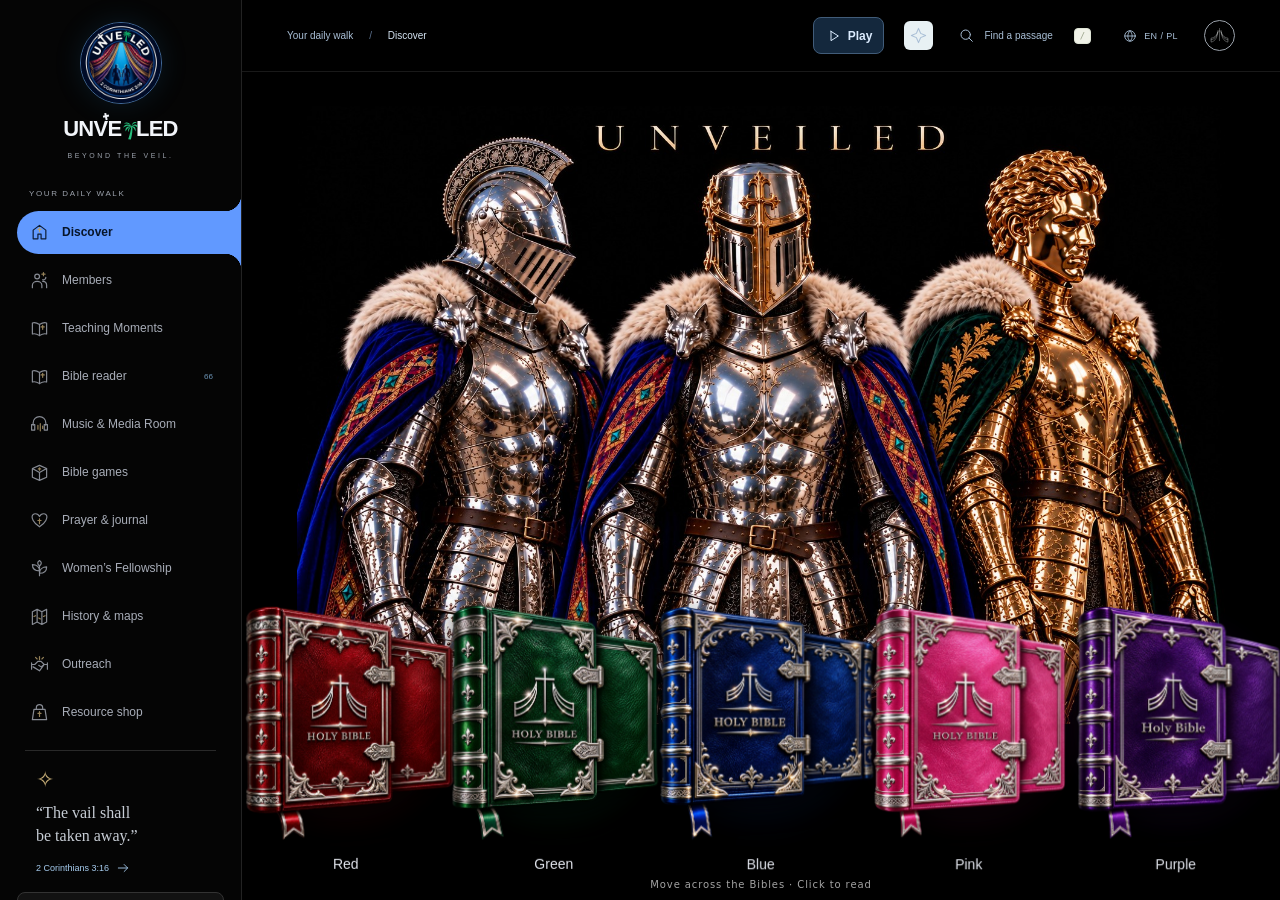
==== commit 712cd344: "Add files via upload" ====
--- a/index.html
+++ b/index.html
@@ -1760,7 +1760,7 @@
 <style id="unveiled-chapter-initial-v6">
 /* Apply the identical opening letter to the real paper and offscreen pagination copy. */
 #reader-workspace .verse-line .chapter-initial {display:inline!important;font-family:Georgia,'Times New Roman',serif!important;font-size:2.5em!important;font-weight:700!important;line-height:.95!important;vertical-align:baseline!important;letter-spacing:-.025em;margin-inline-end:.035em;color:inherit!important;}
-</style></head><body><div id="ambient-scene" aria-hidden="true"></div><a class="skip-link" href="#main">Skip to content</a><aside class="sidebar" id="sidebar" aria-label="Main navigation"></aside><div id="nav-scrim" class="nav-scrim" hidden></div><div class="site-frame"><header class="topbar" id="topbar"></header><main id="main" tabindex="-1"></main><footer class="site-footer"><span>UNVEILED <i>·</i> Beyond the veil. Into the light.</span><button class="plain-link" data-about>About & sources</button></footer></div>
+</style><link rel="manifest" href="manifest.webmanifest"><link rel="apple-touch-icon" href="assets/unveiled-logo.jpg"><meta name="apple-mobile-web-app-capable" content="yes"><meta name="apple-mobile-web-app-title" content="Unveiled"><meta name="mobile-web-app-capable" content="yes"></head><body><div id="ambient-scene" aria-hidden="true"></div><a class="skip-link" href="#main">Skip to content</a><aside class="sidebar" id="sidebar" aria-label="Main navigation"></aside><div id="nav-scrim" class="nav-scrim" hidden></div><div class="site-frame"><header class="topbar" id="topbar"></header><main id="main" tabindex="-1"></main><footer class="site-footer"><span>UNVEILED <i>·</i> Beyond the veil. Into the light.</span><button class="plain-link" data-about>About & sources</button></footer></div>
 <section id="persistent-player" class="persistent-player" data-mode="parked" aria-label="Unveiled video player">
   <div class="floating-player-bar"><strong data-dock-title></strong><a href="#media" data-route="media">Room</a><button type="button" class="icon-button" data-player-size aria-label="Minimize to bubble" aria-pressed="false"><svg class="icon" viewBox="0 0 24 24" aria-hidden="true" fill="none" stroke="currentColor" stroke-width="1.6" stroke-linecap="round" stroke-linejoin="round"><path class="minimize-glyph" d="M4 5l6 6m0-5v5H5m15 8-6-6m0 5v-5h5"/><path class="expand-glyph" d="M10 10 4 4m0 5V4h5m5 10 6 6m-5 0h5v-5"/></svg></button><button type="button" class="icon-button" data-close-player aria-label="Close mini-player">×</button></div>
   <div class="persistent-screen"></div>
@@ -1965,8 +1965,8 @@
 @media(prefers-reduced-motion:reduce){#reader-workspace .verse-selection button,#reader-workspace .uv-underlined > span{transition:none!important;animation:none!important;}}
 </style><script>
 (()=>{const root=document.documentElement;function color(){const host=document.querySelector('#reader-workspace');if(!host)return;const accent=getComputedStyle(host).getPropertyValue('--bible-accent').trim()||'#184da4';root.style.setProperty('--uv-underline',CSS.supports('color',`color-mix(in srgb, ${accent} 82%, #001025)`)?`color-mix(in srgb, ${accent} 82%, #001025)`:accent);}document.addEventListener('click',()=>requestAnimationFrame(color));new MutationObserver(color).observe(document.body,{attributes:true,attributeFilter:['data-page']});color();})();
-</script></body></html>
-
-
-
-
+</script><script id="unveiled-pwa">(()=>{let promptEvent; const standalone=()=>matchMedia('(display-mode: standalone)').matches||navigator.standalone; const button=document.createElement('button');button.textContent='Install Unveiled';button.hidden=true;button.style.cssText='position:fixed;right:16px;bottom:calc(16px + env(safe-area-inset-bottom));z-index:2000;padding:12px 18px;border:1px solid #ffffff55;border-radius:24px;background:#102039ed;color:white;box-shadow:0 4px 24px #0007;font:600 13px system-ui;';document.body.append(button);window.addEventListener('beforeinstallprompt',e=>{e.preventDefault();promptEvent=e;if(!standalone())button.hidden=false;});button.addEventListener('click',async()=>{if(!promptEvent)return;const event=promptEvent;promptEvent=null;button.hidden=true;try{await event.prompt();await event.userChoice;}catch(e){console.warn(e);}});window.addEventListener('appinstalled',()=>{button.hidden=true;promptEvent=null;});if('serviceWorker'in navigator){navigator.serviceWorker.register('./sw.js',{scope:'./'}).catch(console.warn);}})();</script></body></html>
+
+
+
+
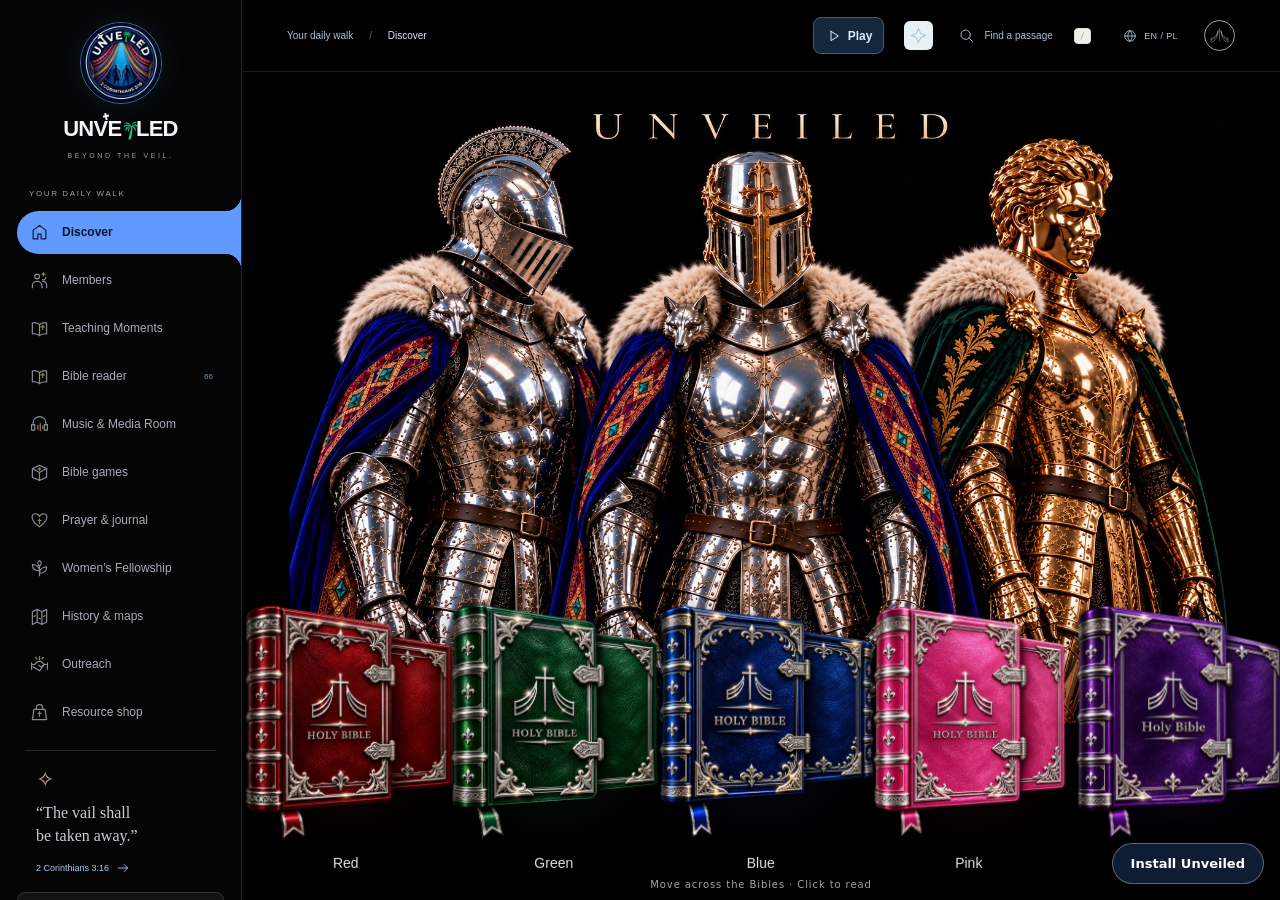
==== commit 38bee0c4: "Add files via upload" ====
--- a/index.html
+++ b/index.html
@@ -1,4 +1,4 @@
-<!doctype html><html lang="en" data-appearance="dark"><head><meta charset="utf-8"><meta name="viewport" content="width=device-width,initial-scale=1"><meta name="color-scheme" content="dark"><meta name="theme-color" content="#07111f"><meta name="description" content="Unveiled. Scripture, music, prayer and a faith lived out. Read the Bible, explore its world and grow through play."><title>Unveiled — Beyond the veil. Into the light.</title><link rel="icon" href="assets/unveiled-logo.jpg" type="image/jpeg"><link rel="stylesheet" href="styles.css"><link rel="stylesheet" href="refinement.css?v=unveiled11"><link rel="stylesheet" href="appearance.css?v=unveiled8"><link rel="stylesheet" href="visuals.css?v=unveiled36"><link rel="stylesheet" href="fellowship.css?v=unveiled8"><link rel="stylesheet" href="edition.css?v=unveiled39"><link rel="stylesheet" href="media-room.css?v=unveiled12"><link rel="stylesheet" href="spaces.css?v=unveiled17"><link rel="stylesheet" href="word-study.css?v=unveiled18"><link rel="stylesheet" href="book-upgrade.css?v=unveiled39"><link rel="stylesheet" href="cover-transition.css?v=unveiled36"><link rel="preload" as="image" href="assets/veil-blue.jpg"><script type="importmap">{"imports":{"./reader.js?v=unveiled18":"./reader.js?v=unveiled38","./book-reader.mjs?v=unveiled16":"./book-reader.mjs?v=unveiled38","./visuals.js?v=unveiled16":"./visuals.js?v=unveiled39"}}</script><style>
+<!doctype html><html lang="en" data-appearance="dark"><head><script>if(!location.hash)history.replaceState(history.state,"",location.pathname+location.search+"#home");</script><meta charset="utf-8"><meta name="viewport" content="width=device-width,initial-scale=1"><meta name="color-scheme" content="dark"><meta name="theme-color" content="#07111f"><meta name="description" content="Unveiled. Scripture, music, prayer and a faith lived out. Read the Bible, explore its world and grow through play."><title>Unveiled — Beyond the veil. Into the light.</title><link rel="icon" href="assets/unveiled-logo.jpg" type="image/jpeg"><link rel="stylesheet" href="styles.css"><link rel="stylesheet" href="refinement.css?v=unveiled11"><link rel="stylesheet" href="appearance.css?v=unveiled8"><link rel="stylesheet" href="visuals.css?v=unveiled36"><link rel="stylesheet" href="fellowship.css?v=unveiled8"><link rel="stylesheet" href="edition.css?v=unveiled39"><link rel="stylesheet" href="media-room.css?v=unveiled12"><link rel="stylesheet" href="spaces.css?v=unveiled17"><link rel="stylesheet" href="word-study.css?v=unveiled18"><link rel="stylesheet" href="book-upgrade.css?v=unveiled39"><link rel="stylesheet" href="cover-transition.css?v=unveiled36"><link rel="preload" as="image" href="assets/veil-blue.jpg"><script type="importmap">{"imports":{"./reader.js?v=unveiled18":"./reader.js?v=unveiled38","./book-reader.mjs?v=unveiled16":"./book-reader.mjs?v=unveiled38","./visuals.js?v=unveiled16":"./visuals.js?v=unveiled39"}}</script><style>
 /* Unveiled / Discovery v42: full-bleed hero, five evenly spaced large Bibles, black stage. */
 body[data-page="home"] {
   background: #000 !important;
@@ -1760,7 +1760,7 @@
 <style id="unveiled-chapter-initial-v6">
 /* Apply the identical opening letter to the real paper and offscreen pagination copy. */
 #reader-workspace .verse-line .chapter-initial {display:inline!important;font-family:Georgia,'Times New Roman',serif!important;font-size:2.5em!important;font-weight:700!important;line-height:.95!important;vertical-align:baseline!important;letter-spacing:-.025em;margin-inline-end:.035em;color:inherit!important;}
-</style><link rel="manifest" href="manifest.webmanifest"><link rel="apple-touch-icon" href="assets/unveiled-logo.jpg"><meta name="apple-mobile-web-app-capable" content="yes"><meta name="apple-mobile-web-app-title" content="Unveiled"><meta name="mobile-web-app-capable" content="yes"></head><body><div id="ambient-scene" aria-hidden="true"></div><a class="skip-link" href="#main">Skip to content</a><aside class="sidebar" id="sidebar" aria-label="Main navigation"></aside><div id="nav-scrim" class="nav-scrim" hidden></div><div class="site-frame"><header class="topbar" id="topbar"></header><main id="main" tabindex="-1"></main><footer class="site-footer"><span>UNVEILED <i>·</i> Beyond the veil. Into the light.</span><button class="plain-link" data-about>About & sources</button></footer></div>
+</style><link rel="manifest" href="manifest.webmanifest?v=13"><link rel="apple-touch-icon" href="assets/unveiled-logo.jpg"><meta name="apple-mobile-web-app-capable" content="yes"><meta name="apple-mobile-web-app-title" content="Unveiled"><meta name="mobile-web-app-capable" content="yes"></head><body><div id="ambient-scene" aria-hidden="true"></div><a class="skip-link" href="#main">Skip to content</a><aside class="sidebar" id="sidebar" aria-label="Main navigation"></aside><div id="nav-scrim" class="nav-scrim" hidden></div><div class="site-frame"><header class="topbar" id="topbar"></header><main id="main" tabindex="-1"></main><footer class="site-footer"><span>UNVEILED <i>·</i> Beyond the veil. Into the light.</span><button class="plain-link" data-about>About & sources</button></footer></div>
 <section id="persistent-player" class="persistent-player" data-mode="parked" aria-label="Unveiled video player">
   <div class="floating-player-bar"><strong data-dock-title></strong><a href="#media" data-route="media">Room</a><button type="button" class="icon-button" data-player-size aria-label="Minimize to bubble" aria-pressed="false"><svg class="icon" viewBox="0 0 24 24" aria-hidden="true" fill="none" stroke="currentColor" stroke-width="1.6" stroke-linecap="round" stroke-linejoin="round"><path class="minimize-glyph" d="M4 5l6 6m0-5v5H5m15 8-6-6m0 5v-5h5"/><path class="expand-glyph" d="M10 10 4 4m0 5V4h5m5 10 6 6m-5 0h5v-5"/></svg></button><button type="button" class="icon-button" data-close-player aria-label="Close mini-player">×</button></div>
   <div class="persistent-screen"></div>
@@ -1965,8 +1965,8 @@
 @media(prefers-reduced-motion:reduce){#reader-workspace .verse-selection button,#reader-workspace .uv-underlined > span{transition:none!important;animation:none!important;}}
 </style><script>
 (()=>{const root=document.documentElement;function color(){const host=document.querySelector('#reader-workspace');if(!host)return;const accent=getComputedStyle(host).getPropertyValue('--bible-accent').trim()||'#184da4';root.style.setProperty('--uv-underline',CSS.supports('color',`color-mix(in srgb, ${accent} 82%, #001025)`)?`color-mix(in srgb, ${accent} 82%, #001025)`:accent);}document.addEventListener('click',()=>requestAnimationFrame(color));new MutationObserver(color).observe(document.body,{attributes:true,attributeFilter:['data-page']});color();})();
-</script><script id="unveiled-pwa">(()=>{let promptEvent; const standalone=()=>matchMedia('(display-mode: standalone)').matches||navigator.standalone; const button=document.createElement('button');button.textContent='Install Unveiled';button.hidden=true;button.style.cssText='position:fixed;right:16px;bottom:calc(16px + env(safe-area-inset-bottom));z-index:2000;padding:12px 18px;border:1px solid #ffffff55;border-radius:24px;background:#102039ed;color:white;box-shadow:0 4px 24px #0007;font:600 13px system-ui;';document.body.append(button);window.addEventListener('beforeinstallprompt',e=>{e.preventDefault();promptEvent=e;if(!standalone())button.hidden=false;});button.addEventListener('click',async()=>{if(!promptEvent)return;const event=promptEvent;promptEvent=null;button.hidden=true;try{await event.prompt();await event.userChoice;}catch(e){console.warn(e);}});window.addEventListener('appinstalled',()=>{button.hidden=true;promptEvent=null;});if('serviceWorker'in navigator){navigator.serviceWorker.register('./sw.js',{scope:'./'}).catch(console.warn);}})();</script></body></html>
-
-
-
-
+</script><script id="unveiled-pwa">(()=>{let promptEvent; const standalone=()=>matchMedia('(display-mode: standalone)').matches||navigator.standalone; const button=document.createElement('button');button.textContent='Install Unveiled';button.hidden=standalone();button.title='Install Unveiled using Chrome';button.style.cssText='position:fixed;right:16px;bottom:calc(16px + env(safe-area-inset-bottom));z-index:2000;padding:12px 18px;border:1px solid #ffffff55;border-radius:24px;background:#102039ed;color:white;box-shadow:0 4px 24px #0007;font:600 13px system-ui;';document.body.append(button);window.addEventListener('beforeinstallprompt',e=>{e.preventDefault();promptEvent=e;if(!standalone())button.hidden=false;});button.addEventListener('click',async()=>{if(!promptEvent){alert("In Chrome, open the three-dot menu, select Add to Home screen, then choose Install if offered. If only Create shortcut is available, Chrome has not recognized the app as installable yet.");return;}const event=promptEvent;promptEvent=null;button.hidden=true;try{await event.prompt();await event.userChoice;}catch(e){console.warn(e);}});window.addEventListener('appinstalled',()=>{button.hidden=true;promptEvent=null;});if('serviceWorker'in navigator){navigator.serviceWorker.register('./sw.js?v=13',{scope:'./'}).catch(console.warn);}})();</script></body></html>
+
+
+
+
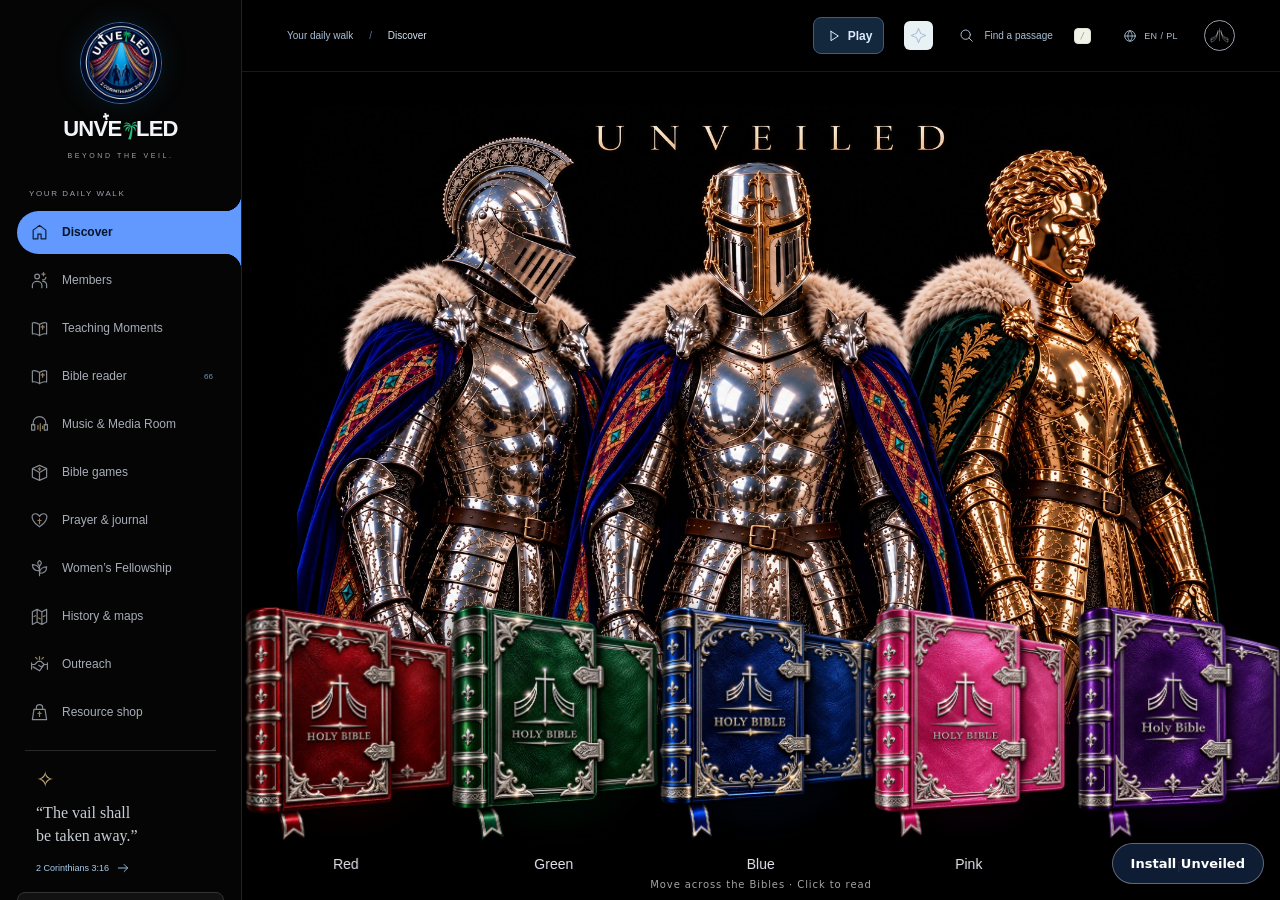
==== commit 3f9bd31d: "Add files via upload" ====
--- a/index.html
+++ b/index.html
@@ -1860,9 +1860,9 @@
 'use strict';
 const main=document.getElementById('main');if(!main||document.getElementById('uv-light-overlay'))return;
 const NS='http://www.w3.org/2000/svg', storage='unveiled.verse-spotlight.v7';
-const defaults={particles:true,twinkle:true,breathing:true,density:18,particleOpacity:28,particleSpeed:100,twinkleRate:100,breathingIntensity:3,breathingSpeed:7,tracking:360,dim:90,intensity:100,softness:8,padding:12,beam:15,beamWidth:55,beamSoftness:25,sourceX:0,sourceY:25,offsetX:0,offsetY:0,warmth:8,spill:0,fadeIn:650,fadeOut:550,tools:60,tint:'#ffe3b5'};
+const defaults={particles:true,twinkle:true,breathing:true,density:18,particleOpacity:28,particleSpeed:100,twinkleRate:100,breathingIntensity:3,breathingSpeed:7,tracking:360,dim:90,intensity:100,softness:8,padding:12,beam:15,beamWidth:55,beamSoftness:25,sourceX:0,sourceY:25,offsetX:0,offsetY:0,warmth:8,spill:0,fadeIn:650,fadeOut:550,tools:60,tint:'#ffffff'};
 const specs=[['dim','Room darkness',0,98,1,'%'],['intensity','Spotlight intensity',0,100,1,'%'],['softness','Spotlight edge softness',1,35,1,'px'],['padding','Light around verse',0,35,1,'px'],['beam','Overhead beam visibility',0,35,1,'%'],['beamWidth','Beam opening width',10,160,1,'%'],['beamSoftness','Beam feathering',4,70,1,'px'],['sourceX','Light source horizontal position',-100,100,1,'%'],['sourceY','Light source height above screen',1,100,1,'%'],['offsetX','Spotlight horizontal offset',-80,80,1,'px'],['offsetY','Spotlight vertical offset',-80,80,1,'px'],['warmth','Light on verse',0,24,1,'%'],['spill','Ambient light spill',0,18,1,'%'],['fadeIn','Fade-in duration',0,2000,25,'ms'],['fadeOut','Fade-out duration',0,2000,25,'ms'],['tools','Verse controls visibility',0,100,1,'%'],['density','Dust particle count',0,40,1,''],['particleOpacity','Particle brightness',0,70,1,'%'],['particleSpeed','Particle speed',25,200,5,'%'],['twinkleRate','Twinkle frequency',25,200,5,'%'],['breathingIntensity','Light breathing intensity',0,10,1,'%'],['breathingSpeed','Breathing cycle',3,15,1,'s'],['tracking','Spotlight glide duration',0,1000,25,'ms']];
-function normalise(raw={}){const o={...defaults};for(const [k,,min,max] of specs){const n=Number(raw[k]);if(raw[k]!==undefined&&Number.isFinite(n))o[k]=Math.max(min,Math.min(max,n));}for(const k of ['particles','twinkle','breathing'])if(typeof raw[k]==='boolean')o[k]=raw[k];if(/^#[0-9a-f]{6}$/i.test(raw.tint||''))o.tint=raw.tint;return o;}
+function normalise(raw={}){const o={...defaults};for(const [k,,min,max] of specs){const n=Number(raw[k]);if(raw[k]!==undefined&&Number.isFinite(n))o[k]=Math.max(min,Math.min(max,n));}for(const k of ['particles','twinkle','breathing'])if(typeof raw[k]==='boolean')o[k]=raw[k];o.tint='#ffffff';return o;}
 let settings;try{settings=normalise(JSON.parse(localStorage.getItem(storage)||'{}')||{})}catch{settings={...defaults}}
 const save=()=>{try{localStorage.setItem(storage,JSON.stringify(settings))}catch{}};
 function svg(tag,attrs={},parent){const el=document.createElementNS(NS,tag);for(const [k,v]of Object.entries(attrs))el.setAttribute(k,v);if(parent)parent.append(el);return el;}
@@ -1883,15 +1883,17 @@
 const atmosphere=svg('g',{'clip-path':'url(#uv-beam-clip)'},overlay),dust=svg('g',{},atmosphere),glints=svg('g',{},atmosphere);
 const dustEls=Array.from({length:40},(_,i)=>svg('circle',{class:'uv-dust',r:.45+(i%4)*.26},dust));
 const halo=svg('radialGradient',{id:'uv-glint-halo'},defs);svg('stop',{offset:'0%','stop-color':'#fff9e8','stop-opacity':.9},halo);svg('stop',{offset:'25%','stop-color':'#ffe5ac','stop-opacity':.45},halo);svg('stop',{offset:'100%','stop-color':'#ffe5ac','stop-opacity':0},halo);const halos=Array.from({length:8},()=>svg('circle',{class:'uv-twinkle',r:7,fill:'url(#uv-glint-halo)'},glints));const glintEls=Array.from({length:8},(_,i)=>svg('path',{class:'uv-twinkle',d:'M-2.6 0 Q0 -.4 0 -2.6 Q.4 0 2.6 0 Q0 .4 0 2.6 Q-.4 0 -2.6 0Z'},glints));
+const canvas=document.createElement('canvas');canvas.id='uv-real-dust';document.body.append(canvas);const dc=canvas.getContext('2d');let dustFrame=0,dustBounds=null;const seeds=Array.from({length:40},()=>[Math.random(),Math.random(),Math.random(),Math.random()]);
+function drawDust(t){dustFrame=0;if(!active)return;if(!dc||!dustBounds||reduced.matches)return;const {sx,sy,cx,bw,bottom}=dustBounds,w=innerWidth,h=innerHeight,d=Math.min(devicePixelRatio||1,1.5);if(canvas.width!==Math.round(w*d)||canvas.height!==Math.round(h*d)){canvas.width=Math.round(w*d);canvas.height=Math.round(h*d);}dc.setTransform(d,0,0,d,0,0);dc.clearRect(0,0,w,h);if(settings.particles||settings.twinkle){for(let i=0;i<settings.density;i++){const [a,b,c,e]=seeds[i],v=(b+t*.000012*settings.particleSpeed/100*(.5+c))%1,y=sy+(bottom-sy)*v,x=sx+(cx-sx)*v+(a-.5)*bw*v+Math.sin(t*.0003+e*20)*4*v;if(y<0)continue;const r=.5+c*1.6, pulse=settings.twinkle? .45+.55*Math.pow(Math.max(0,Math.sin(t*.0008*settings.twinkleRate/100+e*30)),8):.65;dc.globalAlpha=settings.particleOpacity/100*pulse*Math.sin(Math.PI*v);const g=dc.createRadialGradient(x,y,0,x,y,r);g.addColorStop(0,'#ffffff');g.addColorStop(1,'#ffffff00');dc.fillStyle=g;dc.fillRect(x-r,y-r,r*2,r*2);}}dustFrame=requestAnimationFrame(drawDust);}
 const reduced=matchMedia('(prefers-reduced-motion: reduce)');
 const tools=document.createElement('div');tools.id='uv-light-tools';tools.hidden=true;tools.innerHTML='<button type="button" id="uv-light-end" hidden aria-pressed="true">Spotlight</button><button type="button" data-uv-nav="-1" hidden aria-label="Previous verse">‹</button><button type="button" id="uv-light-mode" hidden aria-label="Switch navigation between verse and page">Verse</button><button type="button" data-uv-nav="1" hidden aria-label="Next verse">›</button><button type="button" id="uv-light-open" aria-expanded="false" aria-controls="uv-light-editor">Edit Lighting</button>';document.body.append(tools);
 const editor=document.createElement('section');editor.id='uv-light-editor';editor.hidden=true;editor.setAttribute('aria-label','Verse spotlight settings');
-editor.innerHTML='<header><h2>Verse lighting</h2></header><p>Adjust the spotlight and its atmosphere. Settings save on this device.</p>'+[['particles','Floating dust'],['twinkle','Subtle twinkles'],['breathing','Gentle breathing']].map(([k,label])=>`<label class="uv-light-toggle"><input type="checkbox" data-uv-toggle="${k}">${label}</label>`).join('')+specs.map(([k,label,min,max,step,unit])=>`<label class="uv-light-row"><span>${label}</span><output data-uv-value="${k}"></output><input type="range" aria-label="${label}" data-uv-setting="${k}" min="${min}" max="${max}" step="${step}"></label>`).join('')+'<label class="uv-light-row"><span>Light colour</span><input type="color" aria-label="Light colour" data-uv-colour></label><div class="uv-light-actions"><button type="button" data-uv-preview>Preview</button><button type="button" data-uv-reset>Reset</button><button type="button" data-uv-export>Export preset</button><button type="button" data-uv-move>Move left</button></div>';document.body.append(editor);editor.querySelector('[data-uv-move]').remove();editor.querySelector('[data-uv-preview]').hidden=true;
+editor.innerHTML='<header><h2>Verse lighting</h2></header><p>Adjust the spotlight and its atmosphere. Settings save on this device.</p>'+[['particles','Atmospheric dust'],['twinkle','Light scintillation'],['breathing','Gentle breathing']].map(([k,label])=>`<label class="uv-light-toggle"><input type="checkbox" data-uv-toggle="${k}">${label}</label>`).join('')+specs.map(([k,label,min,max,step,unit])=>`<label class="uv-light-row"><span>${label}</span><output data-uv-value="${k}"></output><input type="range" aria-label="${label}" data-uv-setting="${k}" min="${min}" max="${max}" step="${step}"></label>`).join('')+'<label class="uv-light-row"><span>Light colour</span><input type="color" aria-label="Light colour" data-uv-colour></label><div class="uv-light-actions"><button type="button" data-uv-preview>Preview</button><button type="button" data-uv-reset>Reset</button><button type="button" data-uv-export>Export preset</button><button type="button" data-uv-move>Move left</button></div>';document.body.append(editor);editor.querySelector('[data-uv-move]').remove();editor.querySelector('[data-uv-preview]').hidden=true;
 const open=tools.querySelector('#uv-light-open'),end=tools.querySelector('#uv-light-end'),modeButton=tools.querySelector('#uv-light-mode'),navs=[...tools.querySelectorAll('[data-uv-nav]')];
-let underline=false;let preview=false,enabled=false,mode='verse',pending=null,queued=0,active=false,lastSignature='',lastViewport='',leftSide=false,focusKey='',lastPage='',pendingTimer=0,trackFrame=0,painted=null,target=null;
-function syncControls(){for(const input of editor.querySelectorAll('[data-uv-toggle]'))input.checked=settings[input.dataset.uvToggle];editor.querySelector('[data-uv-colour]').value=settings.tint;for(const [k,,,,,unit]of specs){editor.querySelector(`[data-uv-setting="${k}"]`).value=settings[k];editor.querySelector(`[data-uv-value="${k}"]`).textContent=settings[k]+unit;}}
+let menuOpen=true;let underline=false;let preview=false,enabled=false,mode='verse',pending=null,queued=0,active=false,lastSignature='',lastViewport='',leftSide=false,focusKey='',lastPage='',pendingTimer=0,trackFrame=0,painted=null,target=null;
+function syncControls(){for(const input of editor.querySelectorAll('[data-uv-toggle]'))input.checked=settings[input.dataset.uvToggle];editor.querySelector('[data-uv-colour]').value=settings.tint;editor.querySelector('[data-uv-colour]').closest('label').hidden=true;for(const [k,,,,,unit]of specs){editor.querySelector(`[data-uv-setting="${k}"]`).value=settings[k];editor.querySelector(`[data-uv-value="${k}"]`).textContent=settings[k]+unit;}}
 function showEditor(show){editor.hidden=!show;open.setAttribute('aria-expanded',String(show));if(!show){preview=false;editor.querySelector('[data-uv-preview]').textContent='Preview';}else syncControls();schedule();}
-function dismiss(){preview=false;enabled=false;underline=false;pending=null;clearTimeout(pendingTimer);focusKey='';editor.querySelector('[data-uv-preview]').textContent='Preview';schedule();}
+function dismiss(){menuOpen=true;preview=false;enabled=false;underline=false;pending=null;clearTimeout(pendingTimer);focusKey='';editor.querySelector('[data-uv-preview]').textContent='Preview';schedule();}
 function ready(){return document.body.dataset.page==='bible'&&!!main.querySelector('#reader-workspace .book-spread');}
 function lines(){return [...main.querySelectorAll('#reader-workspace .book-spread > .paper-page .verse-line[data-verse]')].filter(el=>el.getClientRects().length);}
 function selected(){return lines().filter(el=>el.classList.contains('verse-selected'));}
@@ -1902,13 +1904,13 @@
 function pageButton(dir){return main.querySelector(`#reader-workspace button[data-quick-page][data-turn="${dir}"]`)||main.querySelector(`#reader-workspace button[data-turn="${dir}"]`);}
 function turn(dir){const b=pageButton(dir);if(!b||b.disabled)return;pending={dir,from:pageKey()};clearTimeout(pendingTimer);pendingTimer=setTimeout(()=>{pending=null;schedule()},3500);b.click();schedule();}
 function navigate(dir){if(!enabled||pending)return;const all=lines(),distinct=all.filter((el,i)=>i===0||refKey([el])!==refKey([all[i-1]])),idx=distinct.findIndex(el=>refKey([el])===focusKey);if(mode==='verse'&&idx>=0&&distinct[idx+dir])focus(distinct[idx+dir]);else turn(dir);}
-function menu(){const selection=main.querySelector('#selected-tools .verse-selection');if(!selection)return;let b=selection.querySelector('.uv-spot-toggle');if(!b){b=document.createElement('button');b.type='button';b.className='small-button uv-spot-toggle';b.textContent='Spotlight';const colors=selection.querySelector('.highlight-colours');if(colors)colors.before(b);else selection.append(b);}let u=selection.querySelector('.uv-under-toggle');if(!u){u=document.createElement('button');u.type='button';u.className='small-button uv-under-toggle';u.textContent='Underline';b.after(u);}if(u.getAttribute('aria-pressed')!==String(underline))u.setAttribute('aria-pressed',String(underline));open.hidden=underline;if(tools.parentNode!==selection)selection.append(tools);if(editor.parentNode!==selection)selection.append(editor);tools.hidden=!enabled;if(!enabled&&!editor.hidden)showEditor(false);const state=String(enabled&&!underline);if(b.getAttribute('aria-pressed')!==state)b.setAttribute('aria-pressed',state);}
+function menu(){const selection=main.querySelector('#selected-tools .verse-selection');if(!selection)return;let b=selection.querySelector('.uv-spot-toggle');if(!b){b=document.createElement('button');b.type='button';b.className='small-button uv-spot-toggle';b.textContent='Spotlight';const colors=selection.querySelector('.highlight-colours');if(colors)colors.before(b);else selection.append(b);}let u=selection.querySelector('.uv-under-toggle');if(!u){u=document.createElement('button');u.type='button';u.className='small-button uv-under-toggle';u.textContent='Underline';b.after(u);}if(u.getAttribute('aria-pressed')!==String(underline))u.setAttribute('aria-pressed',String(underline));open.hidden=underline;const holder=selection.closest("#selected-tools");if(tools.parentNode!==holder)holder.append(tools);if(editor.parentNode!==holder)holder.append(editor);selection.classList.toggle("uv-menu-hidden",enabled&&!menuOpen);tools.hidden=!enabled;if(!enabled&&!editor.hidden)showEditor(false);const state=String(enabled&&!underline);if(b.getAttribute('aria-pressed')!==state)b.setAttribute('aria-pressed',state);}
 function patchCurl(){ /* Number gutter now lives inside the original page crop. */ }
 function rect(r,p=0,dx=0,dy=0,w=innerWidth,h=innerHeight){const x=Math.max(0,r.left-p+dx),y=Math.max(0,r.top-p+dy),right=Math.min(w,r.right+p+dx),bottom=Math.min(h,r.bottom+p+dy);return right>x&&bottom>y?{x,y,w:right-x,h:bottom-y}:null;}
 function rectPath(r){const q=Math.min(5,r.w/2,r.h/2),x=r.x,y=r.y,w=r.w,h=r.h;return `M${x+q} ${y}H${x+w-q}Q${x+w} ${y} ${x+w} ${y+q}V${y+h-q}Q${x+w} ${y+h} ${x+w-q} ${y+h}H${x+q}Q${x} ${y+h} ${x} ${y+h-q}V${y+q}Q${x} ${y} ${x+q} ${y}Z`;}
-function show(on){if(on===active)return;active=on;overlay.style.setProperty('--uv-fade',(on?settings.fadeIn:settings.fadeOut)+'ms');overlay.style.opacity=on?'1':'0';atmosphere.style.display=on?'':'none';if(!on){cancelAnimationFrame(trackFrame);trackFrame=0;painted=null;target=null;lastSignature='';}}
+function show(on){if(on===active)return;active=on;overlay.style.setProperty('--uv-fade',(on?settings.fadeIn:settings.fadeOut)+'ms');overlay.style.opacity=on?'1':'0';atmosphere.style.display="none";canvas.style.display=on?"block":"none";if(on&&!dustFrame)dustFrame=requestAnimationFrame(drawDust);if(!on){cancelAnimationFrame(trackFrame);trackFrame=0;painted=null;target=null;lastSignature='';}}
 function schedule(){if(!queued)queued=requestAnimationFrame(render);}
-function ui(){end.hidden=true;modeButton.hidden=!enabled;for(const b of navs){b.hidden=!enabled;const dir=Number(b.dataset.uvNav),p=pageButton(dir),all=lines(),idx=all.findIndex(el=>refKey([el])===focusKey);const local=mode==='verse'&&(dir<0?all.slice(0,idx):all.slice(idx+1)).some(el=>refKey([el])!==focusKey);b.disabled=!!pending||(!local&&(!p||p.disabled));b.setAttribute('aria-label',(dir<0?'Previous ':'Next ')+mode);}const label=mode==='verse'?'Verse':'Page';if(modeButton.textContent!==label)modeButton.textContent=label;menu();}
+function ui(){end.hidden=true;modeButton.hidden=!enabled;for(const b of navs){b.hidden=!enabled;const dir=Number(b.dataset.uvNav),p=pageButton(dir),all=lines(),idx=all.findIndex(el=>refKey([el])===focusKey);const local=mode==='verse'&&(dir<0?all.slice(0,idx):all.slice(idx+1)).some(el=>refKey([el])!==focusKey);b.disabled=!!pending||(!local&&(!p||p.disabled));b.setAttribute('aria-label',(dir<0?'Previous ':'Next ')+mode);}modeButton.setAttribute('aria-pressed',String(mode==='page'));const label=mode==='verse'?'Verse':'Page';if(modeButton.textContent!==label)modeButton.textContent=label;menu();}
 function render(){queued=0;const isReady=ready();tools.hidden=!isReady||!enabled;if(!isReady){show(false);editor.hidden=true;open.setAttribute('aria-expanded','false');preview=false;enabled=false;underline=false;pending=null;focusKey='';lastPage='';return;}
  patchCurl();const current=pageKey(),all=lines();if(pending&&current&&current!==pending.from&&all.length){const dir=pending.dir;pending=null;clearTimeout(pendingTimer);focus(dir<0&&mode==='verse'?all[all.length-1]:all[0]);}else if(enabled&&!pending&&current&&lastPage&&current!==lastPage&&!all.some(el=>refKey([el])===focusKey)){focus(all[0]);}lastPage=current;
  ui();for(const el of all){const on=underline&&enabled&&refKey([el])===focusKey;if(el.classList.contains('uv-underlined')!==on)el.classList.toggle('uv-underlined',on);}if(underline){show(false);return;}if(!enabled&&!preview){show(false);return;}
@@ -1917,7 +1919,7 @@
  const w=document.documentElement.clientWidth||innerWidth,h=innerHeight;
  const rlist=[];for(const el of nodes){const ranges=[];for(const child of el.childNodes){if(child.nodeType===1&&child.matches('sup'))continue;const range=document.createRange();range.selectNodeContents(child);for(const r of range.getClientRects())if(r.width>0&&r.height>0)ranges.push(r);}const num=el.querySelector('sup');if(num){const range=document.createRange();range.selectNodeContents(num);ranges.push(...range.getClientRects());}if(!ranges.length)continue;const left=Math.min(...ranges.map(r=>r.left)),right=Math.max(...ranges.map(r=>r.right)),top=Math.min(...ranges.map(r=>r.top)),bottom=Math.max(...ranges.map(r=>r.bottom));const pad=settings.padding;const a=rect({left:left-Math.min(5,pad),right:right+pad+8,top:top-pad*.55,bottom:bottom+pad*.55},0,settings.offsetX,settings.offsetY,w,h);if(a)rlist.push(a);}
  if(!rlist.length){show(false);return;}
- const control=main.querySelector('#selected-tools .verse-selection');const cp=control?[control].map(el=>rect(el.getBoundingClientRect(),4,0,0,w,h)).filter(Boolean).map(rectPath).join(' '):'';
+ const control=main.querySelector('#selected-tools .verse-selection');const cp=control?[control,tools,editor].map(el=>rect(el.getBoundingClientRect(),4,0,0,w,h)).filter(Boolean).map(rectPath).join(' '):'';
  const signature=JSON.stringify([w,h,rlist,cp,settings]);if(signature!==lastSignature){lastSignature=signature;
  if(lastViewport!==`${w}:${h}`){lastViewport=`${w}:${h}`;set(overlay,{viewBox:`0 0 ${w} ${h}`});for(const e of [mask,hot,ground,hotGround,darkness,warm,glowFilter,beamFilter])set(e,{width:w,height:h});}
  set(feather,{stdDeviation:settings.softness});set(beamFeather,{stdDeviation:settings.beamSoftness});set(controlHole,{d:cp,opacity:1});set(darkness,{opacity:Math.max(0,(settings.dim-settings.spill)/100)});for(const g of [g0,g1,g2,g3])set(g,{'stop-color':settings.tint});
@@ -1928,18 +1930,18 @@
 }
 function paint(rs,w,h){painted=rs;const bounds={l:Math.min(...rs.map(r=>r.x)),r:Math.max(...rs.map(r=>r.x+r.w)),t:Math.min(...rs.map(r=>r.y)),b:Math.max(...rs.map(r=>r.y+r.h))};const path=rs.map(rectPath).join(' ');set(darkHole,{d:path,opacity:settings.intensity/100});set(hotHole,{d:path});
  const cx=(bounds.l+bounds.r)/2,cy=(bounds.t+bounds.b)/2,sx=cx+settings.sourceX*w/200,sy=-h*settings.sourceY/100,bw=Math.max(3,(bounds.r-bounds.l)*settings.beamWidth/100),startW=Math.max(2,bw*.045),d=`M${sx-startW} ${sy}L${sx+startW} ${sy}L${cx+bw/2} ${bounds.b}L${cx-bw/2} ${bounds.b}Z`;
- set(gradient,{x1:sx,y1:sy,x2:cx,y2:Math.max(bounds.b,cy+12)});set(beam,{d,opacity:settings.beam/100});set(beamClipPath,{d});set(warm,{fill:settings.tint,opacity:settings.warmth*settings.intensity/10000});
+ dustBounds={sx,sy,cx,bw,bottom:bounds.b};set(gradient,{x1:sx,y1:sy,x2:cx,y2:Math.max(bounds.b,cy+12)});set(beam,{d,opacity:settings.beam/100});set(beamClipPath,{d});set(warm,{fill:settings.tint,opacity:settings.warmth*settings.intensity/10000});
  set(dust,{fill:settings.tint,opacity:settings.particles?settings.particleOpacity/100:0});set(glints,{fill:settings.tint,opacity:settings.twinkle?settings.particleOpacity/100:0});
  function place(el,i,twinkle){const n=(i*37%101)/101,v=(i*67+17)%101/101,yy=Math.max(0,sy)+(bounds.b-Math.max(0,sy))*v,t=(yy-sy)/Math.max(1,bounds.b-sy),xx=sx+(cx-sx)*t+(n-.5)*bw*t*.7; if(twinkle){el.setAttribute('transform',`translate(${xx} ${yy})`);el.setAttribute('d',`M${xx-2.6} ${yy}Q${xx} ${yy-.4} ${xx} ${yy-2.6}Q${xx+.4} ${yy} ${xx+2.6} ${yy}Q${xx} ${yy+.4} ${xx} ${yy+2.6}Q${xx-.4} ${yy} ${xx-2.6} ${yy}Z`);el.removeAttribute('transform');}else set(el,{cx:xx,cy:yy});el.style.setProperty('--duration',((twinkle?4+i%5:6+i%7)*100/(twinkle?settings.twinkleRate:settings.particleSpeed))+'s');el.style.setProperty('--delay',(-i*.83)+'s');el.style.setProperty('--drift',((i%5-2)*6)+'px');}
  dustEls.forEach((el,i)=>{el.style.display=i<settings.density?'':'none';place(el,i,false)});glintEls.forEach((el,i)=>{place(el,i+3,true);const h=halos[i];const bb=el.getBBox();set(h,{cx:bb.x+bb.width/2,cy:bb.y+bb.height/2});h.style.setProperty('--duration',el.style.getPropertyValue('--duration'));h.style.setProperty('--delay',el.style.getPropertyValue('--delay'));});
  if(settings.breathing&&!reduced.matches&&settings.breathingIntensity>0){const k=settings.breathingIntensity/100,base=settings.beam/100;const key=`${base}:${k}:${settings.breathingSpeed}`;if(beam.dataset.breath!==key){beam.getAnimations?.().forEach(a=>a.cancel());beam.dataset.breath=key;beam.animate?.([{opacity:base*(1-k)},{opacity:base*(1+k)},{opacity:base*(1-k)}],{duration:settings.breathingSpeed*1000,iterations:Infinity,easing:'ease-in-out'});}}else if(beam.dataset.breath){beam.getAnimations?.().forEach(a=>a.cancel());delete beam.dataset.breath;}
 }
 open.addEventListener('click',()=>showEditor(editor.hidden));end.addEventListener('click',dismiss);modeButton.addEventListener('click',()=>{mode=mode==='verse'?'page':'verse';schedule()});navs.forEach(b=>b.addEventListener('click',()=>navigate(Number(b.dataset.uvNav))));
-editor.addEventListener('input',e=>{const k=e.target.dataset.uvSetting;if(k){settings[k]=Number(e.target.value);const unit=specs.find(s=>s[0]===k)[5];editor.querySelector(`[data-uv-value="${k}"]`).textContent=settings[k]+unit;}else if(e.target.dataset.uvToggle)settings[e.target.dataset.uvToggle]=e.target.checked;else if(e.target.hasAttribute('data-uv-colour'))settings.tint=e.target.value;else return;save();schedule();});
+editor.addEventListener('input',e=>{const k=e.target.dataset.uvSetting;if(k){settings[k]=Number(e.target.value);const unit=specs.find(s=>s[0]===k)[5];editor.querySelector(`[data-uv-value="${k}"]`).textContent=settings[k]+unit;}else if(e.target.dataset.uvToggle)settings[e.target.dataset.uvToggle]=e.target.checked;else if(e.target.hasAttribute('data-uv-colour'))settings.tint='#ffffff';else return;save();schedule();});
 editor.addEventListener('click',e=>{const b=e.target.closest('button');if(!b)return;if(b.hasAttribute('data-uv-close'))showEditor(false);else if(b.hasAttribute('data-uv-preview')){preview=!preview;b.textContent=preview?'End preview':'Preview';schedule();}else if(b.hasAttribute('data-uv-reset')){settings={...defaults};save();syncControls();schedule();}else if(b.hasAttribute('data-uv-export')){const url=URL.createObjectURL(new Blob([JSON.stringify(settings,null,2)],{type:'application/json'}));const a=document.createElement('a');a.href=url;a.download='unveiled-verse-lighting-preset.json';a.click();setTimeout(()=>URL.revokeObjectURL(url),1000);}else if(b.hasAttribute('data-uv-move')){leftSide=!leftSide;for(const el of [tools,editor]){el.style.left=leftSide?'max(12px,env(safe-area-inset-left))':'';el.style.right=leftSide?'auto':'';}b.textContent=leftSide?'Move right':'Move left';}});
 // The normal reader remains the source of truth for study and saved highlights.
-main.addEventListener('click',e=>{if(e.target.closest('#uv-light-tools,#uv-light-editor'))return;const toggle=e.target.closest('.uv-spot-toggle,.uv-under-toggle');if(toggle){e.preventDefault();e.stopImmediatePropagation();const wantUnderline=toggle.classList.contains('uv-under-toggle');if(enabled&&underline===wantUnderline)dismiss();else{const el=selected()[0];if(el){enabled=true;underline=wantUnderline;if(underline)showEditor(false);preview=false;focusKey=refKey([el]);lastPage=pageKey();schedule();}}return;}
- const v=e.target.closest('.verse-line[data-verse]');if(v&&e.isTrusted){if(v.classList.contains('verse-selected')){const close=main.querySelector('#selected-tools [data-deselect]');if(close){e.preventDefault();e.stopImmediatePropagation();dismiss();close.click();return;}}if(enabled){focusKey=refKey([v]);schedule();}}if(e.target.closest('[data-deselect]'))dismiss();if(e.target.closest('[data-turn]')&&enabled&&!pending){const dir=Number(e.target.closest('[data-turn]').dataset.turn);pending={dir,from:pageKey()};clearTimeout(pendingTimer);pendingTimer=setTimeout(()=>{pending=null;schedule()},3500);}schedule();},true);
+main.addEventListener('click',e=>{if(e.target.closest('#uv-light-tools,#uv-light-editor'))return;const toggle=e.target.closest('.uv-spot-toggle,.uv-under-toggle');if(toggle){e.preventDefault();e.stopImmediatePropagation();const wantUnderline=toggle.classList.contains('uv-under-toggle');if(enabled&&underline===wantUnderline)dismiss();else{const el=selected()[0];if(el){menuOpen=false;enabled=true;underline=wantUnderline;if(underline)showEditor(false);preview=false;focusKey=refKey([el]);lastPage=pageKey();schedule();}}return;}
+ const v=e.target.closest('.verse-line[data-verse]');if(v&&e.isTrusted){if(enabled&&refKey([v])===focusKey){e.preventDefault();e.stopImmediatePropagation();menuOpen=!menuOpen;schedule();return;}if(v.classList.contains('verse-selected')){const close=main.querySelector('#selected-tools [data-deselect]');if(close){e.preventDefault();e.stopImmediatePropagation();dismiss();close.click();return;}}if(enabled){focusKey=refKey([v]);schedule();}}if(e.target.closest('[data-deselect]'))dismiss();if(e.target.closest('[data-turn]')&&enabled&&!pending){const dir=Number(e.target.closest('[data-turn]').dataset.turn);pending={dir,from:pageKey()};clearTimeout(pendingTimer);pendingTimer=setTimeout(()=>{pending=null;schedule()},3500);}schedule();},true);
 new MutationObserver(schedule).observe(main,{childList:true,subtree:true,attributes:true,attributeFilter:['class','data-book-view']});new MutationObserver(schedule).observe(document.body,{attributes:true,attributeFilter:['data-page']});
 window.addEventListener('resize',schedule,{passive:true});window.addEventListener('scroll',schedule,{capture:true,passive:true});window.visualViewport?.addEventListener('resize',schedule);window.visualViewport?.addEventListener('scroll',schedule);window.addEventListener('hashchange',schedule);document.addEventListener('keydown',e=>{if(e.key==='Escape'&&!document.getElementById('site-dialog')?.open){dismiss();}});document.fonts?.ready.then(schedule);syncControls();schedule();
 })();
@@ -1965,8 +1967,8 @@
 @media(prefers-reduced-motion:reduce){#reader-workspace .verse-selection button,#reader-workspace .uv-underlined > span{transition:none!important;animation:none!important;}}
 </style><script>
 (()=>{const root=document.documentElement;function color(){const host=document.querySelector('#reader-workspace');if(!host)return;const accent=getComputedStyle(host).getPropertyValue('--bible-accent').trim()||'#184da4';root.style.setProperty('--uv-underline',CSS.supports('color',`color-mix(in srgb, ${accent} 82%, #001025)`)?`color-mix(in srgb, ${accent} 82%, #001025)`:accent);}document.addEventListener('click',()=>requestAnimationFrame(color));new MutationObserver(color).observe(document.body,{attributes:true,attributeFilter:['data-page']});color();})();
-</script><script id="unveiled-pwa">(()=>{let promptEvent; const standalone=()=>matchMedia('(display-mode: standalone)').matches||navigator.standalone; const button=document.createElement('button');button.textContent='Install Unveiled';button.hidden=standalone();button.title='Install Unveiled using Chrome';button.style.cssText='position:fixed;right:16px;bottom:calc(16px + env(safe-area-inset-bottom));z-index:2000;padding:12px 18px;border:1px solid #ffffff55;border-radius:24px;background:#102039ed;color:white;box-shadow:0 4px 24px #0007;font:600 13px system-ui;';document.body.append(button);window.addEventListener('beforeinstallprompt',e=>{e.preventDefault();promptEvent=e;if(!standalone())button.hidden=false;});button.addEventListener('click',async()=>{if(!promptEvent){alert("In Chrome, open the three-dot menu, select Add to Home screen, then choose Install if offered. If only Create shortcut is available, Chrome has not recognized the app as installable yet.");return;}const event=promptEvent;promptEvent=null;button.hidden=true;try{await event.prompt();await event.userChoice;}catch(e){console.warn(e);}});window.addEventListener('appinstalled',()=>{button.hidden=true;promptEvent=null;});if('serviceWorker'in navigator){navigator.serviceWorker.register('./sw.js?v=13',{scope:'./'}).catch(console.warn);}})();</script></body></html>
-
-
-
-
+</script><script id="unveiled-pwa">(()=>{let promptEvent; const standalone=()=>matchMedia('(display-mode: standalone)').matches||navigator.standalone; const button=document.createElement('button');button.textContent='Install Unveiled';button.hidden=standalone();button.title='Install Unveiled using Chrome';button.style.cssText='position:fixed;right:16px;bottom:calc(16px + env(safe-area-inset-bottom));z-index:2000;padding:12px 18px;border:1px solid #ffffff55;border-radius:24px;background:#102039ed;color:white;box-shadow:0 4px 24px #0007;font:600 13px system-ui;';document.body.append(button);window.addEventListener('beforeinstallprompt',e=>{e.preventDefault();promptEvent=e;if(!standalone())button.hidden=false;});button.addEventListener('click',async()=>{if(!promptEvent){alert("In Chrome, open the three-dot menu, select Add to Home screen, then choose Install if offered. If only Create shortcut is available, Chrome has not recognized the app as installable yet.");return;}const event=promptEvent;promptEvent=null;button.hidden=true;try{await event.prompt();await event.userChoice;}catch(e){console.warn(e);}});window.addEventListener('appinstalled',()=>{button.hidden=true;promptEvent=null;});if('serviceWorker'in navigator){navigator.serviceWorker.register('./sw.js?v=14-white',{scope:'./'}).catch(console.warn);}})();</script><style>#uv-real-dust{position:fixed;inset:0;width:100%;height:100%;pointer-events:none;z-index:2147481001;display:none}#reader-workspace .verse-selection.uv-menu-hidden{display:none!important}body[data-page="bible"] #reader-workspace #selected-tools:has(#uv-light-tools:not([hidden])){display:block!important}#uv-light-tools{position:relative!important;z-index:2147481002!important;margin:4px auto!important}#uv-light-editor{position:fixed!important;bottom:max(8px,env(safe-area-inset-bottom))!important;left:8px!important;right:8px!important;width:min(460px,calc(100vw - 16px))!important;margin:auto!important;max-height:28dvh!important;z-index:2147481003!important;background:#10192328!important;backdrop-filter:none!important;-webkit-backdrop-filter:none!important;text-shadow:0 1px 4px #000,0 0 5px #000}#uv-light-editor input[type=range]{min-height:26px}#uv-light-tools button,.verse-selection button,#uv-light-editor button{transition:transform .18s,border-color .25s,box-shadow .25s!important}#uv-light-tools button:active,.verse-selection button:active{transform:scale(.94)}#reader-workspace .verse-selection button[aria-pressed="true"],#uv-light-tools button[aria-expanded="true"],#uv-light-mode[aria-pressed="true"]{border-color:#83dcb6!important;box-shadow:0 0 9px #83dcb64a!important}#uv-light-overlay .uv-dust,#uv-light-overlay .uv-twinkle{display:none!important}</style><style id="uv-white-contrast">#reader-workspace .uv-underlined > span{--uv-underline:#fff;text-decoration-color:#fff!important;text-shadow:0 0 1px #0005;}#reader-workspace .uv-under-toggle[aria-pressed="true"],#reader-workspace .uv-spot-toggle[aria-pressed="true"],#uv-light-tools button[aria-pressed="true"],#uv-light-tools button[aria-expanded="true"],#reader-workspace .verse-selection button[aria-pressed="true"]{border-color:#fff!important;color:#fff!important;background:#ffffff18!important;box-shadow:0 0 9px #ffffff55!important;}#reader-workspace .uv-under-toggle[aria-pressed="false"],#reader-workspace .uv-spot-toggle[aria-pressed="false"],#uv-light-tools button[aria-pressed="false"],#uv-light-tools button[aria-expanded="false"]{border-color:#ffffff35!important;box-shadow:none!important;}#uv-light-editor input[type=checkbox],#uv-light-editor input[type=range]{accent-color:#fff;}#uv-light-editor label:has([data-uv-colour]){display:none!important;}</style></body></html>
+
+
+
+
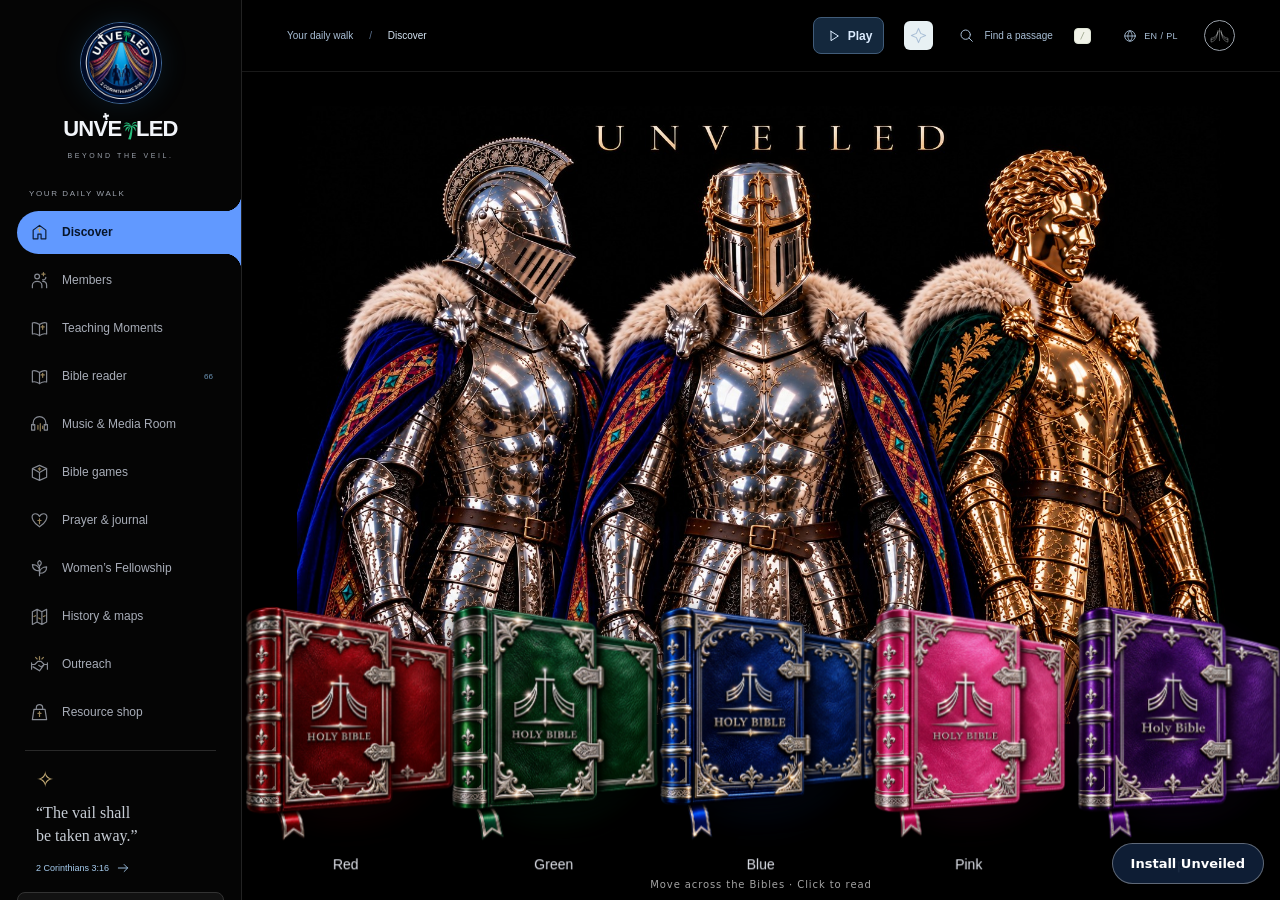
==== commit 05a0b5f8: "Add files via upload" ====
--- a/index.html
+++ b/index.html
@@ -1888,7 +1888,7 @@
 const reduced=matchMedia('(prefers-reduced-motion: reduce)');
 const tools=document.createElement('div');tools.id='uv-light-tools';tools.hidden=true;tools.innerHTML='<button type="button" id="uv-light-end" hidden aria-pressed="true">Spotlight</button><button type="button" data-uv-nav="-1" hidden aria-label="Previous verse">‹</button><button type="button" id="uv-light-mode" hidden aria-label="Switch navigation between verse and page">Verse</button><button type="button" data-uv-nav="1" hidden aria-label="Next verse">›</button><button type="button" id="uv-light-open" aria-expanded="false" aria-controls="uv-light-editor">Edit Lighting</button>';document.body.append(tools);
 const editor=document.createElement('section');editor.id='uv-light-editor';editor.hidden=true;editor.setAttribute('aria-label','Verse spotlight settings');
-editor.innerHTML='<header><h2>Verse lighting</h2></header><p>Adjust the spotlight and its atmosphere. Settings save on this device.</p>'+[['particles','Atmospheric dust'],['twinkle','Light scintillation'],['breathing','Gentle breathing']].map(([k,label])=>`<label class="uv-light-toggle"><input type="checkbox" data-uv-toggle="${k}">${label}</label>`).join('')+specs.map(([k,label,min,max,step,unit])=>`<label class="uv-light-row"><span>${label}</span><output data-uv-value="${k}"></output><input type="range" aria-label="${label}" data-uv-setting="${k}" min="${min}" max="${max}" step="${step}"></label>`).join('')+'<label class="uv-light-row"><span>Light colour</span><input type="color" aria-label="Light colour" data-uv-colour></label><div class="uv-light-actions"><button type="button" data-uv-preview>Preview</button><button type="button" data-uv-reset>Reset</button><button type="button" data-uv-export>Export preset</button><button type="button" data-uv-move>Move left</button></div>';document.body.append(editor);editor.querySelector('[data-uv-move]').remove();editor.querySelector('[data-uv-preview]').hidden=true;
+editor.innerHTML='<header><h2>Verse lighting</h2><button type="button" data-uv-close aria-label="Close lighting editor">×</button></header><p>Adjust the spotlight and its atmosphere. Settings save on this device.</p>'+[['particles','Atmospheric dust'],['twinkle','Light scintillation'],['breathing','Gentle breathing']].map(([k,label])=>`<label class="uv-light-toggle"><input type="checkbox" data-uv-toggle="${k}">${label}</label>`).join('')+specs.map(([k,label,min,max,step,unit])=>`<label class="uv-light-row"><span>${label}</span><output data-uv-value="${k}"></output><input type="range" aria-label="${label}" data-uv-setting="${k}" min="${min}" max="${max}" step="${step}"></label>`).join('')+'<label class="uv-light-row"><span>Light colour</span><input type="color" aria-label="Light colour" data-uv-colour></label><div class="uv-light-actions"><button type="button" data-uv-preview>Preview</button><button type="button" data-uv-reset>Reset</button><button type="button" data-uv-export>Export preset</button><button type="button" data-uv-move>Move left</button></div>';document.body.append(editor);editor.querySelector('[data-uv-move]').remove();editor.querySelector('[data-uv-preview]').hidden=true;
 const open=tools.querySelector('#uv-light-open'),end=tools.querySelector('#uv-light-end'),modeButton=tools.querySelector('#uv-light-mode'),navs=[...tools.querySelectorAll('[data-uv-nav]')];
 let menuOpen=true;let underline=false;let preview=false,enabled=false,mode='verse',pending=null,queued=0,active=false,lastSignature='',lastViewport='',leftSide=false,focusKey='',lastPage='',pendingTimer=0,trackFrame=0,painted=null,target=null;
 function syncControls(){for(const input of editor.querySelectorAll('[data-uv-toggle]'))input.checked=settings[input.dataset.uvToggle];editor.querySelector('[data-uv-colour]').value=settings.tint;editor.querySelector('[data-uv-colour]').closest('label').hidden=true;for(const [k,,,,,unit]of specs){editor.querySelector(`[data-uv-setting="${k}"]`).value=settings[k];editor.querySelector(`[data-uv-value="${k}"]`).textContent=settings[k]+unit;}}
@@ -1904,14 +1904,14 @@
 function pageButton(dir){return main.querySelector(`#reader-workspace button[data-quick-page][data-turn="${dir}"]`)||main.querySelector(`#reader-workspace button[data-turn="${dir}"]`);}
 function turn(dir){const b=pageButton(dir);if(!b||b.disabled)return;pending={dir,from:pageKey()};clearTimeout(pendingTimer);pendingTimer=setTimeout(()=>{pending=null;schedule()},3500);b.click();schedule();}
 function navigate(dir){if(!enabled||pending)return;const all=lines(),distinct=all.filter((el,i)=>i===0||refKey([el])!==refKey([all[i-1]])),idx=distinct.findIndex(el=>refKey([el])===focusKey);if(mode==='verse'&&idx>=0&&distinct[idx+dir])focus(distinct[idx+dir]);else turn(dir);}
-function menu(){const selection=main.querySelector('#selected-tools .verse-selection');if(!selection)return;let b=selection.querySelector('.uv-spot-toggle');if(!b){b=document.createElement('button');b.type='button';b.className='small-button uv-spot-toggle';b.textContent='Spotlight';const colors=selection.querySelector('.highlight-colours');if(colors)colors.before(b);else selection.append(b);}let u=selection.querySelector('.uv-under-toggle');if(!u){u=document.createElement('button');u.type='button';u.className='small-button uv-under-toggle';u.textContent='Underline';b.after(u);}if(u.getAttribute('aria-pressed')!==String(underline))u.setAttribute('aria-pressed',String(underline));open.hidden=underline;const holder=selection.closest("#selected-tools");if(tools.parentNode!==holder)holder.append(tools);if(editor.parentNode!==holder)holder.append(editor);selection.classList.toggle("uv-menu-hidden",enabled&&!menuOpen);tools.hidden=!enabled;if(!enabled&&!editor.hidden)showEditor(false);const state=String(enabled&&!underline);if(b.getAttribute('aria-pressed')!==state)b.setAttribute('aria-pressed',state);}
+function menu(){const selection=main.querySelector('#selected-tools .verse-selection');if(!selection)return;let b=selection.querySelector('.uv-spot-toggle');if(!b){b=document.createElement('button');b.type='button';b.className='small-button uv-spot-toggle';b.textContent='Spotlight';const colors=selection.querySelector('.highlight-colours');if(colors)colors.before(b);else selection.append(b);}let u=selection.querySelector('.uv-under-toggle');if(!u){u=document.createElement('button');u.type='button';u.className='small-button uv-under-toggle';u.textContent='Underline';b.after(u);}if(u.getAttribute('aria-pressed')!==String(underline))u.setAttribute('aria-pressed',String(underline));open.hidden=underline;const holder=selection.closest("#selected-tools");if(tools.parentNode!==holder)holder.append(tools);if(editor.parentNode!==holder)holder.append(editor);selection.classList.toggle("uv-menu-hidden",enabled&&!menuOpen);tools.hidden=!enabled||menuOpen;if((!enabled||menuOpen)&&!editor.hidden)showEditor(false);const state=String(enabled&&!underline);if(b.getAttribute('aria-pressed')!==state)b.setAttribute('aria-pressed',state);}
 function patchCurl(){ /* Number gutter now lives inside the original page crop. */ }
 function rect(r,p=0,dx=0,dy=0,w=innerWidth,h=innerHeight){const x=Math.max(0,r.left-p+dx),y=Math.max(0,r.top-p+dy),right=Math.min(w,r.right+p+dx),bottom=Math.min(h,r.bottom+p+dy);return right>x&&bottom>y?{x,y,w:right-x,h:bottom-y}:null;}
 function rectPath(r){const q=Math.min(5,r.w/2,r.h/2),x=r.x,y=r.y,w=r.w,h=r.h;return `M${x+q} ${y}H${x+w-q}Q${x+w} ${y} ${x+w} ${y+q}V${y+h-q}Q${x+w} ${y+h} ${x+w-q} ${y+h}H${x+q}Q${x} ${y+h} ${x} ${y+h-q}V${y+q}Q${x} ${y} ${x+q} ${y}Z`;}
 function show(on){if(on===active)return;active=on;overlay.style.setProperty('--uv-fade',(on?settings.fadeIn:settings.fadeOut)+'ms');overlay.style.opacity=on?'1':'0';atmosphere.style.display="none";canvas.style.display=on?"block":"none";if(on&&!dustFrame)dustFrame=requestAnimationFrame(drawDust);if(!on){cancelAnimationFrame(trackFrame);trackFrame=0;painted=null;target=null;lastSignature='';}}
 function schedule(){if(!queued)queued=requestAnimationFrame(render);}
 function ui(){end.hidden=true;modeButton.hidden=!enabled;for(const b of navs){b.hidden=!enabled;const dir=Number(b.dataset.uvNav),p=pageButton(dir),all=lines(),idx=all.findIndex(el=>refKey([el])===focusKey);const local=mode==='verse'&&(dir<0?all.slice(0,idx):all.slice(idx+1)).some(el=>refKey([el])!==focusKey);b.disabled=!!pending||(!local&&(!p||p.disabled));b.setAttribute('aria-label',(dir<0?'Previous ':'Next ')+mode);}modeButton.setAttribute('aria-pressed',String(mode==='page'));const label=mode==='verse'?'Verse':'Page';if(modeButton.textContent!==label)modeButton.textContent=label;menu();}
-function render(){queued=0;const isReady=ready();tools.hidden=!isReady||!enabled;if(!isReady){show(false);editor.hidden=true;open.setAttribute('aria-expanded','false');preview=false;enabled=false;underline=false;pending=null;focusKey='';lastPage='';return;}
+function render(){queued=0;const isReady=ready();tools.hidden=!isReady||!enabled||menuOpen;if(!isReady){show(false);editor.hidden=true;open.setAttribute('aria-expanded','false');preview=false;enabled=false;underline=false;pending=null;focusKey='';lastPage='';return;}
  patchCurl();const current=pageKey(),all=lines();if(pending&&current&&current!==pending.from&&all.length){const dir=pending.dir;pending=null;clearTimeout(pendingTimer);focus(dir<0&&mode==='verse'?all[all.length-1]:all[0]);}else if(enabled&&!pending&&current&&lastPage&&current!==lastPage&&!all.some(el=>refKey([el])===focusKey)){focus(all[0]);}lastPage=current;
  ui();for(const el of all){const on=underline&&enabled&&refKey([el])===focusKey;if(el.classList.contains('uv-underlined')!==on)el.classList.toggle('uv-underlined',on);}if(underline){show(false);return;}if(!enabled&&!preview){show(false);return;}
  let nodes=enabled?lines().filter(el=>refKey([el])===focusKey):selected();if(preview&&!nodes.length){const first=firstVisible();if(first)nodes=[first];}if(!nodes.length){if(!pending)show(false);return;}
@@ -1919,7 +1919,7 @@
  const w=document.documentElement.clientWidth||innerWidth,h=innerHeight;
  const rlist=[];for(const el of nodes){const ranges=[];for(const child of el.childNodes){if(child.nodeType===1&&child.matches('sup'))continue;const range=document.createRange();range.selectNodeContents(child);for(const r of range.getClientRects())if(r.width>0&&r.height>0)ranges.push(r);}const num=el.querySelector('sup');if(num){const range=document.createRange();range.selectNodeContents(num);ranges.push(...range.getClientRects());}if(!ranges.length)continue;const left=Math.min(...ranges.map(r=>r.left)),right=Math.max(...ranges.map(r=>r.right)),top=Math.min(...ranges.map(r=>r.top)),bottom=Math.max(...ranges.map(r=>r.bottom));const pad=settings.padding;const a=rect({left:left-Math.min(5,pad),right:right+pad+8,top:top-pad*.55,bottom:bottom+pad*.55},0,settings.offsetX,settings.offsetY,w,h);if(a)rlist.push(a);}
  if(!rlist.length){show(false);return;}
- const control=main.querySelector('#selected-tools .verse-selection');const cp=control?[control,tools,editor].map(el=>rect(el.getBoundingClientRect(),4,0,0,w,h)).filter(Boolean).map(rectPath).join(' '):'';
+ const control=main.querySelector('#selected-tools .verse-selection');const cp=control?[control,tools,editor].filter(el=>!el.hidden&&el.getClientRects().length).map(el=>rect(el.getBoundingClientRect(),4,0,0,w,h)).filter(Boolean).map(rectPath).join(' '):'';
  const signature=JSON.stringify([w,h,rlist,cp,settings]);if(signature!==lastSignature){lastSignature=signature;
  if(lastViewport!==`${w}:${h}`){lastViewport=`${w}:${h}`;set(overlay,{viewBox:`0 0 ${w} ${h}`});for(const e of [mask,hot,ground,hotGround,darkness,warm,glowFilter,beamFilter])set(e,{width:w,height:h});}
  set(feather,{stdDeviation:settings.softness});set(beamFeather,{stdDeviation:settings.beamSoftness});set(controlHole,{d:cp,opacity:1});set(darkness,{opacity:Math.max(0,(settings.dim-settings.spill)/100)});for(const g of [g0,g1,g2,g3])set(g,{'stop-color':settings.tint});
@@ -1967,8 +1967,17 @@
 @media(prefers-reduced-motion:reduce){#reader-workspace .verse-selection button,#reader-workspace .uv-underlined > span{transition:none!important;animation:none!important;}}
 </style><script>
 (()=>{const root=document.documentElement;function color(){const host=document.querySelector('#reader-workspace');if(!host)return;const accent=getComputedStyle(host).getPropertyValue('--bible-accent').trim()||'#184da4';root.style.setProperty('--uv-underline',CSS.supports('color',`color-mix(in srgb, ${accent} 82%, #001025)`)?`color-mix(in srgb, ${accent} 82%, #001025)`:accent);}document.addEventListener('click',()=>requestAnimationFrame(color));new MutationObserver(color).observe(document.body,{attributes:true,attributeFilter:['data-page']});color();})();
-</script><script id="unveiled-pwa">(()=>{let promptEvent; const standalone=()=>matchMedia('(display-mode: standalone)').matches||navigator.standalone; const button=document.createElement('button');button.textContent='Install Unveiled';button.hidden=standalone();button.title='Install Unveiled using Chrome';button.style.cssText='position:fixed;right:16px;bottom:calc(16px + env(safe-area-inset-bottom));z-index:2000;padding:12px 18px;border:1px solid #ffffff55;border-radius:24px;background:#102039ed;color:white;box-shadow:0 4px 24px #0007;font:600 13px system-ui;';document.body.append(button);window.addEventListener('beforeinstallprompt',e=>{e.preventDefault();promptEvent=e;if(!standalone())button.hidden=false;});button.addEventListener('click',async()=>{if(!promptEvent){alert("In Chrome, open the three-dot menu, select Add to Home screen, then choose Install if offered. If only Create shortcut is available, Chrome has not recognized the app as installable yet.");return;}const event=promptEvent;promptEvent=null;button.hidden=true;try{await event.prompt();await event.userChoice;}catch(e){console.warn(e);}});window.addEventListener('appinstalled',()=>{button.hidden=true;promptEvent=null;});if('serviceWorker'in navigator){navigator.serviceWorker.register('./sw.js?v=14-white',{scope:'./'}).catch(console.warn);}})();</script><style>#uv-real-dust{position:fixed;inset:0;width:100%;height:100%;pointer-events:none;z-index:2147481001;display:none}#reader-workspace .verse-selection.uv-menu-hidden{display:none!important}body[data-page="bible"] #reader-workspace #selected-tools:has(#uv-light-tools:not([hidden])){display:block!important}#uv-light-tools{position:relative!important;z-index:2147481002!important;margin:4px auto!important}#uv-light-editor{position:fixed!important;bottom:max(8px,env(safe-area-inset-bottom))!important;left:8px!important;right:8px!important;width:min(460px,calc(100vw - 16px))!important;margin:auto!important;max-height:28dvh!important;z-index:2147481003!important;background:#10192328!important;backdrop-filter:none!important;-webkit-backdrop-filter:none!important;text-shadow:0 1px 4px #000,0 0 5px #000}#uv-light-editor input[type=range]{min-height:26px}#uv-light-tools button,.verse-selection button,#uv-light-editor button{transition:transform .18s,border-color .25s,box-shadow .25s!important}#uv-light-tools button:active,.verse-selection button:active{transform:scale(.94)}#reader-workspace .verse-selection button[aria-pressed="true"],#uv-light-tools button[aria-expanded="true"],#uv-light-mode[aria-pressed="true"]{border-color:#83dcb6!important;box-shadow:0 0 9px #83dcb64a!important}#uv-light-overlay .uv-dust,#uv-light-overlay .uv-twinkle{display:none!important}</style><style id="uv-white-contrast">#reader-workspace .uv-underlined > span{--uv-underline:#fff;text-decoration-color:#fff!important;text-shadow:0 0 1px #0005;}#reader-workspace .uv-under-toggle[aria-pressed="true"],#reader-workspace .uv-spot-toggle[aria-pressed="true"],#uv-light-tools button[aria-pressed="true"],#uv-light-tools button[aria-expanded="true"],#reader-workspace .verse-selection button[aria-pressed="true"]{border-color:#fff!important;color:#fff!important;background:#ffffff18!important;box-shadow:0 0 9px #ffffff55!important;}#reader-workspace .uv-under-toggle[aria-pressed="false"],#reader-workspace .uv-spot-toggle[aria-pressed="false"],#uv-light-tools button[aria-pressed="false"],#uv-light-tools button[aria-expanded="false"]{border-color:#ffffff35!important;box-shadow:none!important;}#uv-light-editor input[type=checkbox],#uv-light-editor input[type=range]{accent-color:#fff;}#uv-light-editor label:has([data-uv-colour]){display:none!important;}</style></body></html>
-
-
-
-
+</script><script id="unveiled-pwa">(()=>{let promptEvent; const standalone=()=>matchMedia('(display-mode: standalone)').matches||navigator.standalone; const button=document.createElement('button');button.textContent='Install Unveiled';button.hidden=standalone();button.title='Install Unveiled using Chrome';button.style.cssText='position:fixed;right:16px;bottom:calc(16px + env(safe-area-inset-bottom));z-index:2000;padding:12px 18px;border:1px solid #ffffff55;border-radius:24px;background:#102039ed;color:white;box-shadow:0 4px 24px #0007;font:600 13px system-ui;';document.body.append(button);window.addEventListener('beforeinstallprompt',e=>{e.preventDefault();promptEvent=e;if(!standalone())button.hidden=false;});button.addEventListener('click',async()=>{if(!promptEvent){alert("In Chrome, open the three-dot menu, select Add to Home screen, then choose Install if offered. If only Create shortcut is available, Chrome has not recognized the app as installable yet.");return;}const event=promptEvent;promptEvent=null;button.hidden=true;try{await event.prompt();await event.userChoice;}catch(e){console.warn(e);}});window.addEventListener('appinstalled',()=>{button.hidden=true;promptEvent=null;});if('serviceWorker'in navigator){navigator.serviceWorker.register('./sw.js?v=15',{scope:'./'}).catch(console.warn);}})();</script><style>#uv-real-dust{position:fixed;inset:0;width:100%;height:100%;pointer-events:none;z-index:2147481001;display:none}#reader-workspace .verse-selection.uv-menu-hidden{display:none!important}body[data-page="bible"] #reader-workspace #selected-tools:has(#uv-light-tools:not([hidden])){display:block!important}#uv-light-tools{position:relative!important;z-index:2147481002!important;margin:4px auto!important}#uv-light-editor{position:fixed!important;bottom:max(8px,env(safe-area-inset-bottom))!important;left:8px!important;right:8px!important;width:min(460px,calc(100vw - 16px))!important;margin:auto!important;max-height:28dvh!important;z-index:2147481003!important;background:#10192328!important;backdrop-filter:none!important;-webkit-backdrop-filter:none!important;text-shadow:0 1px 4px #000,0 0 5px #000}#uv-light-editor input[type=range]{min-height:26px}#uv-light-tools button,.verse-selection button,#uv-light-editor button{transition:transform .18s,border-color .25s,box-shadow .25s!important}#uv-light-tools button:active,.verse-selection button:active{transform:scale(.94)}#reader-workspace .verse-selection button[aria-pressed="true"],#uv-light-tools button[aria-expanded="true"],#uv-light-mode[aria-pressed="true"]{border-color:#83dcb6!important;box-shadow:0 0 9px #83dcb64a!important}#uv-light-overlay .uv-dust,#uv-light-overlay .uv-twinkle{display:none!important}</style><style id="uv-white-contrast">#reader-workspace .uv-underlined > span{--uv-underline:#fff;text-decoration-color:#fff!important;text-shadow:0 0 1px #0005;}#reader-workspace .uv-under-toggle[aria-pressed="true"],#reader-workspace .uv-spot-toggle[aria-pressed="true"],#uv-light-tools button[aria-pressed="true"],#uv-light-tools button[aria-expanded="true"],#reader-workspace .verse-selection button[aria-pressed="true"]{border-color:#fff!important;color:#fff!important;background:#ffffff18!important;box-shadow:0 0 9px #ffffff55!important;}#reader-workspace .uv-under-toggle[aria-pressed="false"],#reader-workspace .uv-spot-toggle[aria-pressed="false"],#uv-light-tools button[aria-pressed="false"],#uv-light-tools button[aria-expanded="false"]{border-color:#ffffff35!important;box-shadow:none!important;}#uv-light-editor input[type=checkbox],#uv-light-editor input[type=range]{accent-color:#fff;}#uv-light-editor label:has([data-uv-colour]){display:none!important;}</style><style id="uv-v15-layout">
+body[data-page="bible"] #reader-workspace #selected-tools:has(.verse-selection){position:relative!important;inset:auto!important;transform:none!important;margin:12px auto 8px!important;display:block!important;overflow:visible!important;height:auto!important;min-height:0!important;}
+#uv-light-tools[hidden],#uv-light-editor[hidden]{display:none!important;}
+#reader-workspace #uv-light-tools:not([hidden]){position:static!important;inset:auto!important;transform:none!important;display:flex!important;flex-wrap:wrap!important;justify-content:center!important;width:fit-content!important;max-width:100%!important;box-sizing:border-box;gap:6px!important;padding:8px!important;margin:0 auto!important;background:#111820d9!important;border:1px solid #ffffff38;border-radius:18px;backdrop-filter:blur(8px);-webkit-backdrop-filter:blur(8px);}
+#uv-light-tools button,#uv-light-editor button{background:#222b35e8!important;}
+#uv-light-editor:not([hidden]){position:fixed!important;inset:auto 8px max(8px,env(safe-area-inset-bottom))!important;width:min(460px,calc(100vw - 16px))!important;max-height:32dvh!important;background:#151c26d9!important;backdrop-filter:blur(8px)!important;-webkit-backdrop-filter:blur(8px)!important;z-index:2147481003!important;overflow:auto!important;padding:0 12px 12px!important;}
+#uv-light-editor header{position:sticky!important;top:0!important;z-index:2;background:#151c26f5;padding:8px 0;margin:0!important;}
+#uv-light-editor [data-uv-close]{min-width:44px;min-height:44px;font-size:22px;}
+#uv-light-tools button[aria-expanded="true"],#uv-light-tools button[aria-pressed="true"]{border-color:white!important;}
+</style></body></html>
+
+
+
+
